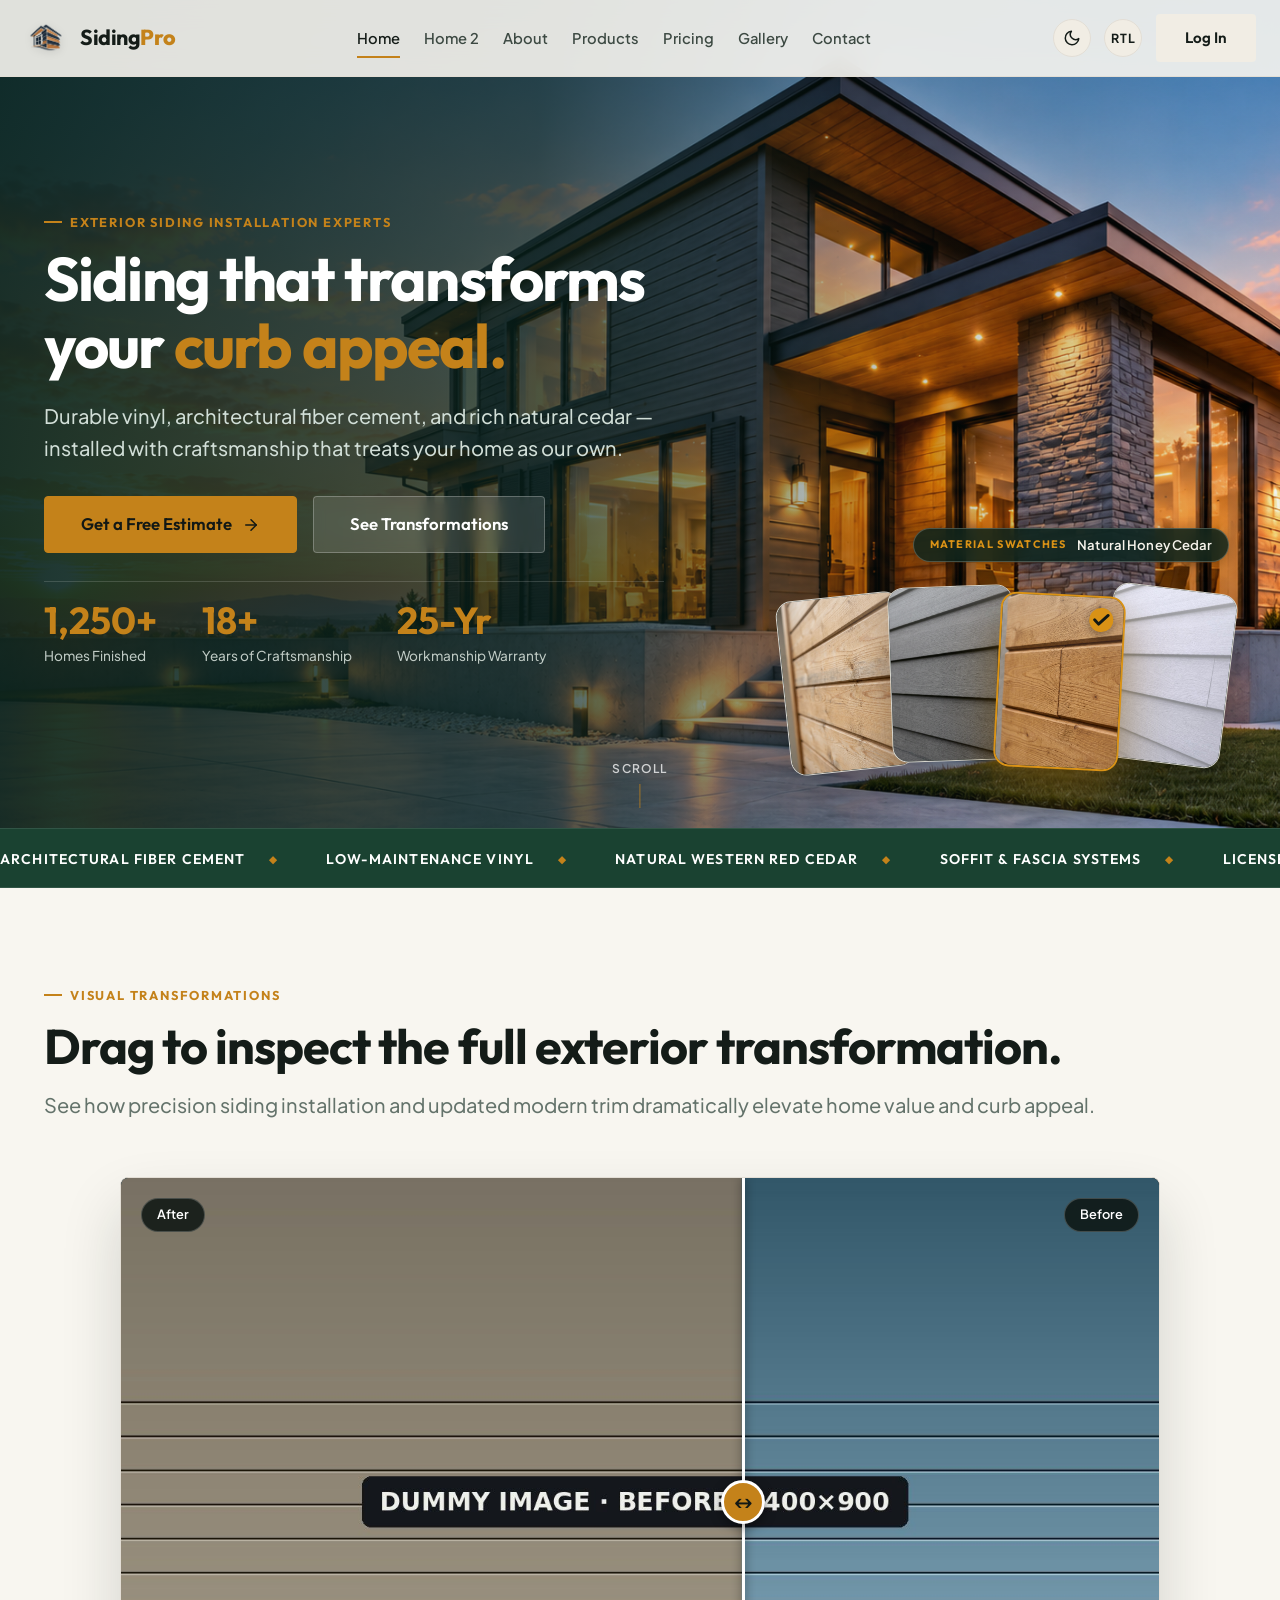
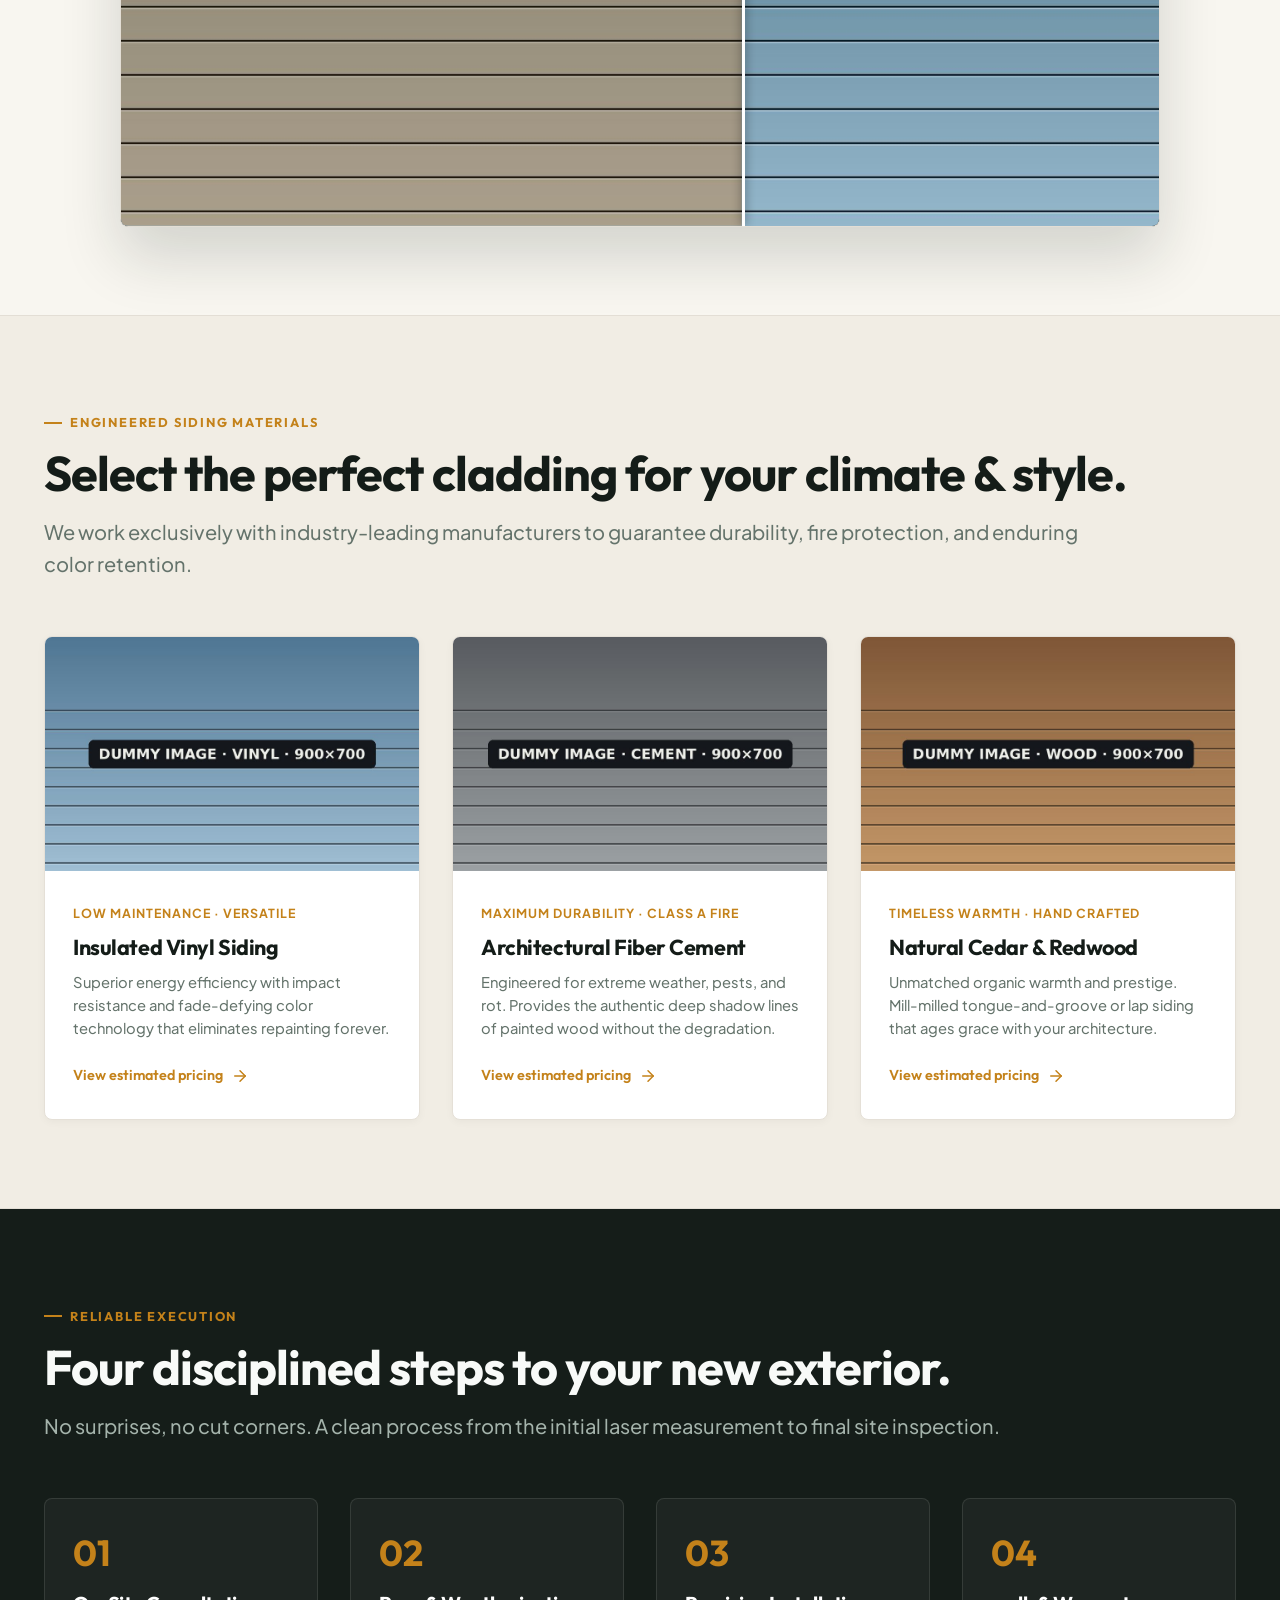
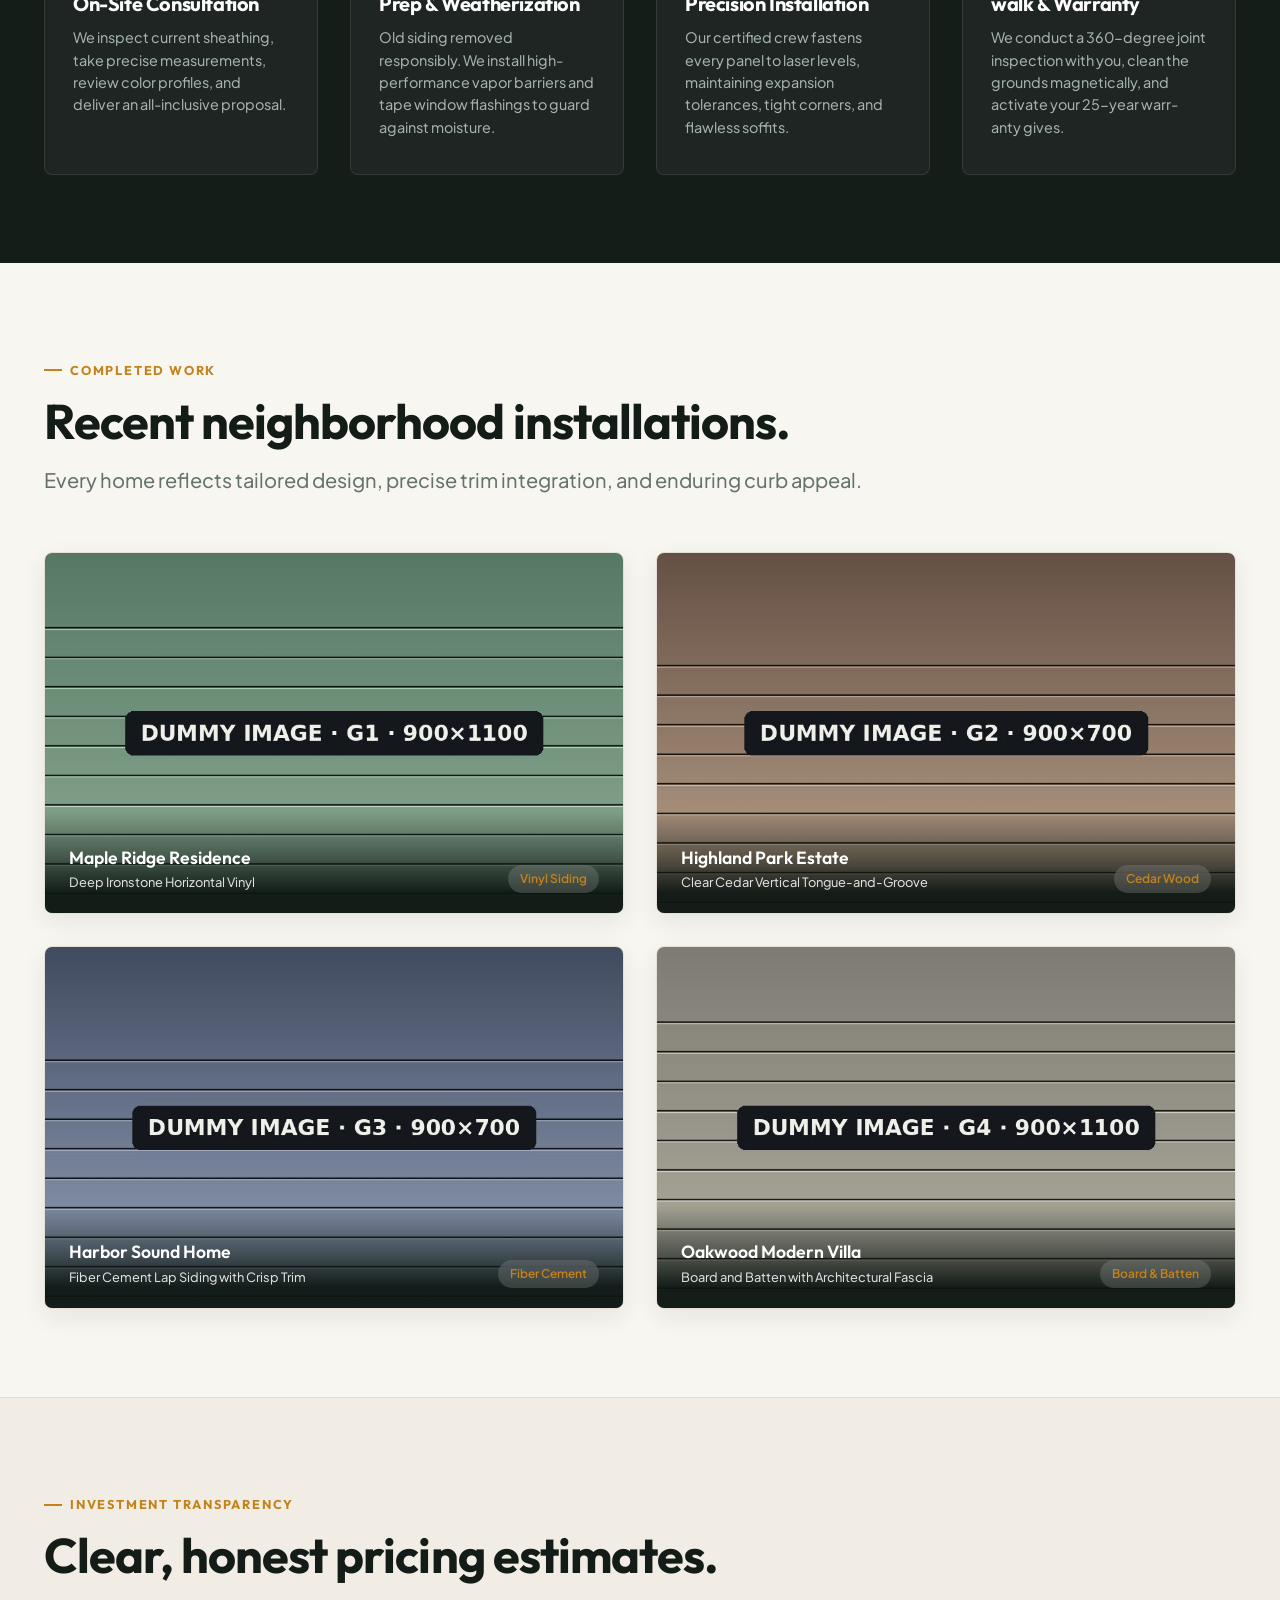
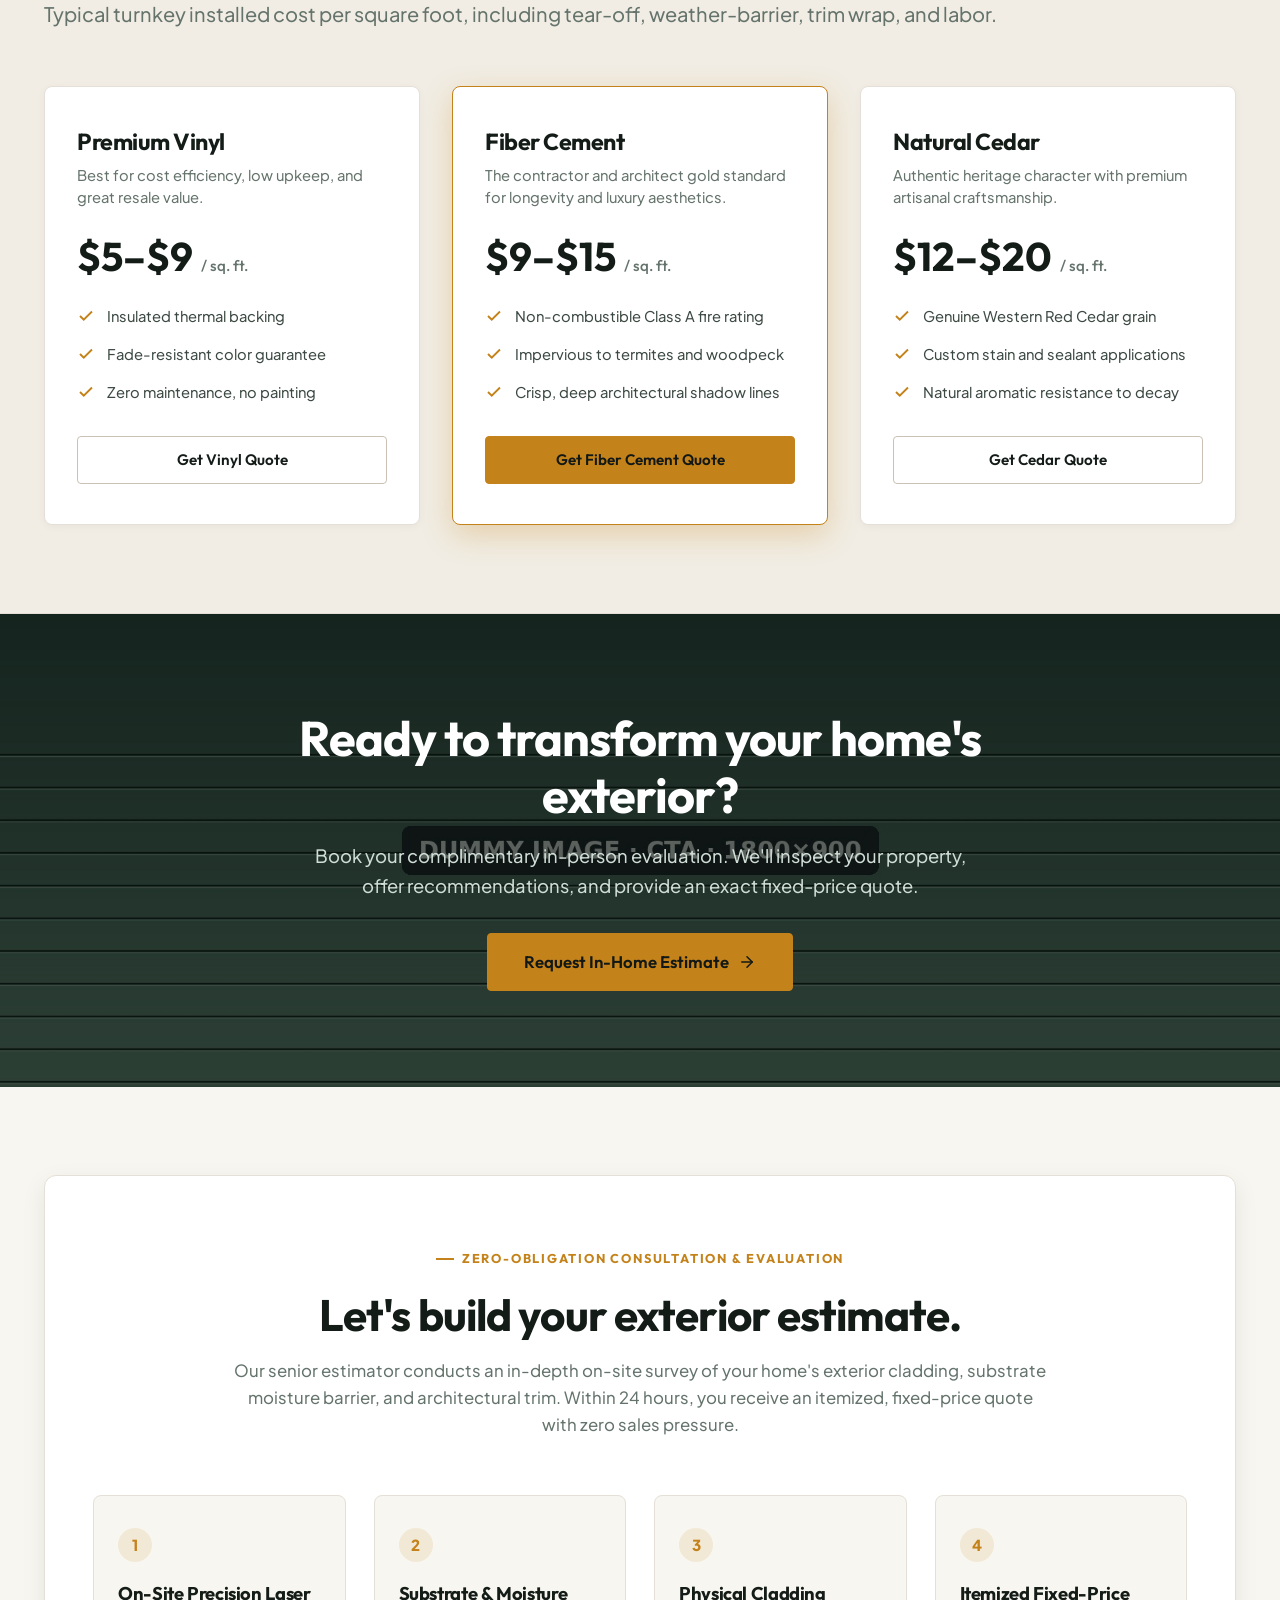
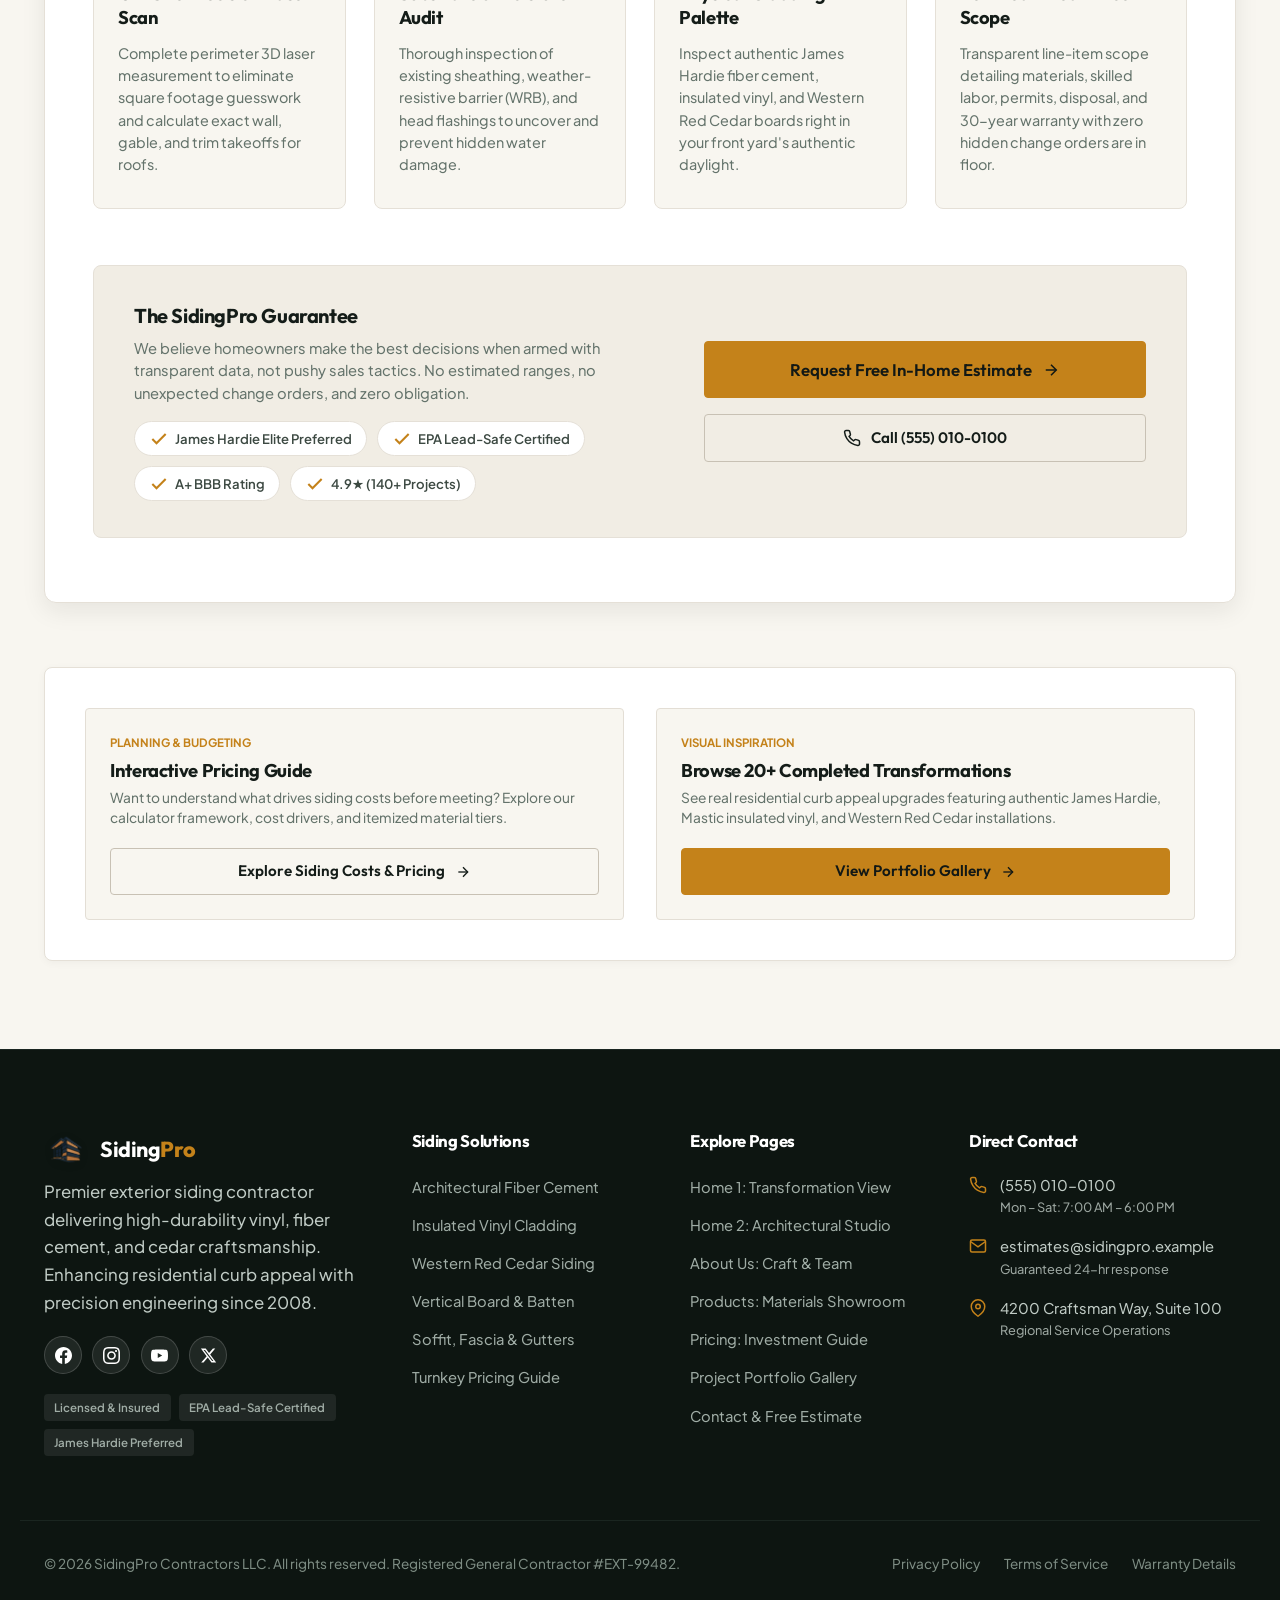
==== index.html @ 98e6ac30 "adding features" ====
<!DOCTYPE html>
<html lang="en" dir="ltr" data-theme="light">

<head>
  <meta charset="utf-8">
  <meta name="viewport" content="width=device-width, initial-scale=1">
  <title>SidingPro | Exterior Siding Installation & Home Transformation</title>
  <meta name="description"
    content="Premier residential siding contractor specializing in vinyl, fiber cement, and cedar wood siding installations. Explore real curb-appeal transformations.">
  <!-- Favicon -->
  <link rel="icon" type="image/png" href="images/Logo.png">

  <!-- Core Consolidated Stylesheet -->
  <link rel="stylesheet" href="style.css">
</head>

<body>

  <!-- Global Header Navigation -->
  <header class="site-header">
    <div class="container-wide header-container">
      <a href="index.html" class="site-logo" aria-label="SidingPro Home">
        <img src="images/Logo.png" alt="SidingPro Logo" class="site-logo-img">
        <span class="site-logo-text">Siding<b>Pro</b></span>
      </a>

      <!-- Standardized Main Navigation Links -->
      <nav class="main-nav" id="mainNav" aria-label="Main Navigation">
        <a href="index.html" class="nav-link active" aria-current="page">Home</a>
        <a href="home2.html" class="nav-link">Home 2</a>
        <a href="about.html" class="nav-link">About</a>
        <a href="products.html" class="nav-link">Products</a>
        <a href="pricing.html" class="nav-link">Pricing</a>
        <a href="gallery.html" class="nav-link">Gallery</a>
        <a href="contact.html" class="nav-link">Contact</a>
      </nav>

      <!-- Header Controls: Theme -> RTL -> Login -> Mobile Menu -->
      <div class="header-actions">
        <!-- Theme Toggle with SVG Icons -->
        <button type="button" class="icon-ctrl-btn theme-toggle" aria-label="Toggle theme">
          <svg class="icon-moon" width="18" height="18" viewBox="0 0 24 24" fill="none" stroke="currentColor"
            stroke-width="2" stroke-linecap="round" stroke-linejoin="round" aria-hidden="true">
            <path d="M21 12.79A9 9 0 1 1 11.21 3 7 7 0 0 0 21 12.79z"></path>
          </svg>
          <svg class="icon-sun" style="display:none;" width="18" height="18" viewBox="0 0 24 24" fill="none"
            stroke="currentColor" stroke-width="2" stroke-linecap="round" stroke-linejoin="round" aria-hidden="true">
            <circle cx="12" cy="12" r="5"></circle>
            <line x1="12" y1="1" x2="12" y2="3"></line>
            <line x1="12" y1="21" x2="12" y2="23"></line>
            <line x1="4.22" y1="4.22" x2="5.64" y2="5.64"></line>
            <line x1="18.36" y1="18.36" x2="19.78" y2="19.78"></line>
            <line x1="1" y1="12" x2="3" y2="12"></line>
            <line x1="21" y1="12" x2="23" y2="12"></line>
            <line x1="4.22" y1="19.78" x2="5.64" y2="18.36"></line>
            <line x1="18.36" y1="5.64" x2="19.78" y2="4.22"></line>
          </svg>
        </button>

        <!-- Direction Toggle (RTL / LTR) -->
        <button type="button" class="icon-ctrl-btn dir-toggle" aria-label="Toggle text direction LTR/RTL">
          <span class="dir-toggle-text">RTL</span>
        </button>

        <!-- Auth Controls: Direct Log In Link -->
        <a href="login.html" class="btn btn-login">
          <span>Log In</span>
        </a>

        <!-- Mobile Menu Hamburger -->
        <button type="button" class="mobile-menu-btn" aria-label="Open mobile navigation" aria-expanded="false"
          aria-controls="mobileDrawer">
          <span></span>
          <span></span>
          <span></span>
        </button>
      </div>
    </div>
  </header>

  <main>
    <!-- Hero Section -->
    <section class="hero" id="top">
      <img class="hero-bg" src="images/Home/hero.png"
        alt="Architectural modern residence with precision exterior siding at sunset" data-speed="0.2">
      <div class="shade"></div>

      <div class="container hero-container">
        <div class="hero-c">
          <span class="eyebrow rv">Exterior Siding Installation Experts</span>
          <h1 class="rv rv-delay-1">Siding that transforms your <span class="em">curb&nbsp;appeal.</span></h1>
          <p class="sub rv rv-delay-2">Durable vinyl, architectural fiber cement, and rich natural cedar — installed
            with craftsmanship that treats your home as our own.</p>

          <div class="acts rv rv-delay-3">
            <a class="btn btn-primary btn-lg" href="#estimate">
              <span>Get a Free Estimate</span>
              <svg class="arrow-icon" viewBox="0 0 24 24" fill="none" stroke="currentColor" stroke-width="2"
                stroke-linecap="round" stroke-linejoin="round">
                <line x1="5" y1="12" x2="19" y2="12"></line>
                <polyline points="12 5 19 12 12 19"></polyline>
              </svg>
            </a>
            <a class="btn btn-ghost-light btn-lg" href="#transform">
              <span>See Transformations</span>
            </a>
          </div>

          <div class="hero-stats rv rv-delay-4">
            <div class="stat-item">
              <span class="stat-num"><b data-n="1250">0</b>+</span>
              <span class="stat-label">Homes Finished</span>
            </div>
            <div class="stat-item">
              <span class="stat-num"><b data-n="18">0</b>+</span>
              <span class="stat-label">Years of Craftsmanship</span>
            </div>
            <div class="stat-item">
              <span class="stat-num"><b data-n="25">0</b>-Yr</span>
              <span class="stat-label">Workmanship Warranty</span>
            </div>
          </div>
        </div>
      </div>

      <!-- Floating Siding Material Selector Card Component -->
      <aside class="hero-material-selector" aria-label="Interactive Siding Material Selector">
        <div class="material-selector-header">
          <span class="material-selector-badge">Material Swatches</span>
          <span class="material-selector-active-name" id="selectedMaterialName">Natural Honey Cedar</span>
        </div>

        <div class="material-cards-stack" id="heroMaterialStack" role="radiogroup"
          aria-label="Siding Material Finishes">
          <!-- Card 1 — Light Cedar -->
          <button type="button" class="material-card card-1" role="radio" aria-checked="false"
            aria-label="Light Natural Cedar Siding" data-name="Light Natural Cedar" data-chip="wood">
            <span class="card-glass-shine"></span>
            <img src="images/material_light_cedar.jpg" alt="Light Natural Cedar Siding Macro Texture" loading="eager">
            <span class="card-check-badge" aria-hidden="true">
              <svg viewBox="0 0 24 24" fill="none" stroke="currentColor" stroke-width="3.5" stroke-linecap="round"
                stroke-linejoin="round">
                <polyline points="20 6 9 17 4 12"></polyline>
              </svg>
            </span>
          </button>

          <!-- Card 2 — Charcoal Gray -->
          <button type="button" class="material-card card-2" role="radio" aria-checked="false"
            aria-label="Architectural Charcoal Gray Siding" data-name="Architectural Charcoal Gray" data-chip="vinyl">
            <span class="card-glass-shine"></span>
            <img src="images/material_charcoal.jpg" alt="Architectural Charcoal Gray Siding Macro Texture"
              loading="eager">
            <span class="card-check-badge" aria-hidden="true">
              <svg viewBox="0 0 24 24" fill="none" stroke="currentColor" stroke-width="3.5" stroke-linecap="round"
                stroke-linejoin="round">
                <polyline points="20 6 9 17 4 12"></polyline>
              </svg>
            </span>
          </button>

          <!-- Card 3 — Natural Honey Cedar (Default Active) -->
          <button type="button" class="material-card card-3 is-selected" role="radio" aria-checked="true"
            aria-label="Natural Honey Cedar Siding" data-name="Natural Honey Cedar" data-chip="wood">
            <span class="card-glass-shine"></span>
            <img src="images/material_honey_cedar.jpg" alt="Natural Honey Cedar Siding Macro Texture" loading="eager">
            <span class="card-check-badge" aria-hidden="true">
              <svg viewBox="0 0 24 24" fill="none" stroke="currentColor" stroke-width="3.5" stroke-linecap="round"
                stroke-linejoin="round">
                <polyline points="20 6 9 17 4 12"></polyline>
              </svg>
            </span>
          </button>

          <!-- Card 4 — Light Gray Fiber-Cement -->
          <button type="button" class="material-card card-4" role="radio" aria-checked="false"
            aria-label="Contemporary Light Gray Fiber-Cement Siding" data-name="Light Gray Fiber-Cement"
            data-chip="cement">
            <span class="card-glass-shine"></span>
            <img src="images/material_light_gray.jpg" alt="Contemporary Light Gray Fiber-Cement Siding Macro Texture"
              loading="eager">
            <span class="card-check-badge" aria-hidden="true">
              <svg viewBox="0 0 24 24" fill="none" stroke="currentColor" stroke-width="3.5" stroke-linecap="round"
                stroke-linejoin="round">
                <polyline points="20 6 9 17 4 12"></polyline>
              </svg>
            </span>
          </button>
        </div>
      </aside>

      <a href="#transform" class="hero-scroll-prompt" aria-label="Scroll to transformations section">
        <span>Scroll</span>
        <i></i>
      </a>
    </section>

    <!-- Marquee Banner -->
    <div class="marq" aria-hidden="true">
      <div class="track">
        <span>Architectural Fiber Cement</span>
        <span>Low-Maintenance Vinyl</span>
        <span>Natural Western Red Cedar</span>
        <span>Soffit &amp; Fascia Systems</span>
        <span>Licensed &amp; Insured Crew</span>
        <span>Complimentary In-Home Estimates</span>
        <span>Architectural Fiber Cement</span>
        <span>Low-Maintenance Vinyl</span>
        <span>Natural Western Red Cedar</span>
        <span>Soffit &amp; Fascia Systems</span>
        <span>Licensed &amp; Insured Crew</span>
        <span>Complimentary In-Home Estimates</span>
      </div>
    </div>

    <!-- Transformation (Before & After Slider) -->
    <section class="section" id="transform">
      <div class="container">
        <div class="section-header rv">
          <span class="eyebrow">Visual Transformations</span>
          <h2>Drag to inspect the full exterior transformation.</h2>
          <p>See how precision siding installation and updated modern trim dramatically elevate home value and curb
            appeal.</p>
        </div>

        <div class="ba rv rv-delay-1" id="ba">
          <img src="images/after.jpg" alt="Residence after siding transformation">
          <img class="b" src="images/before.jpg" alt="Residence before siding installation">
          <span class="ba-tag before-tag">Before</span>
          <span class="ba-tag after-tag">After</span>
          <span class="hd" aria-hidden="true"></span>
          <input type="range" min="2" max="98" value="50" aria-label="Compare before and after exterior siding results">
        </div>
      </div>
    </section>

    <!-- Materials Section -->
    <section class="section section-alt" id="materials">
      <div class="container">
        <div class="section-header rv">
          <span class="eyebrow">Engineered Siding Materials</span>
          <h2>Select the perfect cladding for your climate &amp; style.</h2>
          <p>We work exclusively with industry-leading manufacturers to guarantee durability, fire protection, and
            enduring color retention.</p>
        </div>

        <div class="mat-grid">
          <!-- Vinyl -->
          <article class="mat-card rv rv-delay-1">
            <div class="card-img">
              <img src="images/vinyl.jpg" alt="Premium Vinyl Siding Installation" loading="lazy">
            </div>
            <div class="card-body">
              <span class="card-tag">Low Maintenance · Versatile</span>
              <h3>Insulated Vinyl Siding</h3>
              <p>Superior energy efficiency with impact resistance and fade-defying color technology that eliminates
                repainting forever.</p>
              <a href="#pricing" class="card-link">
                <span>View estimated pricing</span>
                <svg class="arrow-icon" viewBox="0 0 24 24" fill="none" stroke="currentColor" stroke-width="2"
                  stroke-linecap="round" stroke-linejoin="round">
                  <line x1="5" y1="12" x2="19" y2="12"></line>
                  <polyline points="12 5 19 12 12 19"></polyline>
                </svg>
              </a>
            </div>
          </article>

          <!-- Fiber Cement -->
          <article class="mat-card rv rv-delay-2">
            <div class="card-img">
              <img src="images/cement.jpg" alt="Architectural Fiber Cement Siding" loading="lazy">
            </div>
            <div class="card-body">
              <span class="card-tag">Maximum Durability · Class A Fire</span>
              <h3>Architectural Fiber Cement</h3>
              <p>Engineered for extreme weather, pests, and rot. Provides the authentic deep shadow lines of painted
                wood without the degradation.</p>
              <a href="#pricing" class="card-link">
                <span>View estimated pricing</span>
                <svg class="arrow-icon" viewBox="0 0 24 24" fill="none" stroke="currentColor" stroke-width="2"
                  stroke-linecap="round" stroke-linejoin="round">
                  <line x1="5" y1="12" x2="19" y2="12"></line>
                  <polyline points="12 5 19 12 12 19"></polyline>
                </svg>
              </a>
            </div>
          </article>

          <!-- Natural Wood -->
          <article class="mat-card rv rv-delay-3">
            <div class="card-img">
              <img src="images/wood.jpg" alt="Natural Cedar Wood Siding" loading="lazy">
            </div>
            <div class="card-body">
              <span class="card-tag">Timeless Warmth · Hand Crafted</span>
              <h3>Natural Cedar &amp; Redwood </h3>
              <p>Unmatched organic warmth and prestige. Mill-milled tongue-and-groove or lap siding that ages grace with
                your architecture.</p>
              <a href="#pricing" class="card-link">
                <span>View estimated pricing</span>
                <svg class="arrow-icon" viewBox="0 0 24 24" fill="none" stroke="currentColor" stroke-width="2"
                  stroke-linecap="round" stroke-linejoin="round">
                  <line x1="5" y1="12" x2="19" y2="12"></line>
                  <polyline points="12 5 19 12 12 19"></polyline>
                </svg>
              </a>
            </div>
          </article>
        </div>
      </div>
    </section>

    <!-- Process Section -->
    <section class="section section-dark" id="process">
      <div class="container">
        <div class="section-header rv">
          <span class="eyebrow" style="color:var(--brand-accent);">Reliable Execution</span>
          <h2>Four disciplined steps to your new exterior.</h2>
          <p style="color:#a4b3ab;">No surprises, no cut corners. A clean process from the initial laser measurement to
            final site inspection.</p>
        </div>

        <ol class="proc-grid" id="procGrid">
          <li class="proc-step rv rv-delay-1">
            <span class="proc-num">01</span>
            <h3>On-Site Consultation</h3>
            <p>We inspect current sheathing, take precise measurements, review color profiles, and deliver an
              all-inclusive proposal.</p>
          </li>
          <li class="proc-step rv rv-delay-2">
            <span class="proc-num">02</span>
            <h3>Prep &amp; Weatherization</h3>
            <p>Old siding removed responsibly. We install high-performance vapor barriers and tape window flashings to
              guard against moisture.</p>
          </li>
          <li class="proc-step rv rv-delay-3">
            <span class="proc-num">03</span>
            <h3>Precision Installation</h3>
            <p>Our certified crew fastens every panel to laser levels, maintaining expansion tolerances, tight corners,
              and flawless soffits.</p>
          </li>
          <li class="proc-step rv rv-delay-4">
            <span class="proc-num">04</span>
            <h3>walk &amp; Warranty</h3>
            <p>We conduct a 360-degree joint inspection with you, clean the grounds magnetically, and activate your
              25-year warr-anty gives.</p>
          </li>
        </ol>
      </div>
    </section>

    <!-- Gallery Section -->
    <section class="section" id="gallery">
      <div class="container">
        <div class="section-header rv">
          <span class="eyebrow">Completed Work</span>
          <h2>Recent neighborhood installations.</h2>
          <p>Every home reflects tailored design, precise trim integration, and enduring curb appeal.</p>
        </div>

        <div class="gal-grid">
          <figure class="gal-item rv">
            <img src="images/g1.jpg" alt="Modern home with dark horizontal vinyl siding and white corner trim"
              loading="lazy">
            <figcaption class="gal-caption">
              <div>
                <span class="gal-caption-title">Maple Ridge Residence</span>
                <span style="display:block;font-size:0.8rem;opacity:0.85;">Deep Ironstone Horizontal Vinyl</span>
              </div>
              <span class="gal-caption-tag">Vinyl Siding</span>
            </figcaption>
          </figure>

          <figure class="gal-item rv rv-delay-1">
            <img src="images/g2.jpg" alt="Suburban home featuring natural cedar wood cladding with dark metal fascia"
              loading="lazy">
            <figcaption class="gal-caption">
              <div>
                <span class="gal-caption-title">Highland Park Estate</span>
                <span style="display:block;font-size:0.8rem;opacity:0.85;">Clear Cedar Vertical Tongue-and-Groove</span>
              </div>
              <span class="gal-caption-tag">Cedar Wood</span>
            </figcaption>
          </figure>

          <figure class="gal-item rv rv-delay-2">
            <img src="images/g3.jpg" alt="Coastal house with architectural fiber cement siding" loading="lazy">
            <figcaption class="gal-caption">
              <div>
                <span class="gal-caption-title">Harbor Sound Home</span>
                <span style="display:block;font-size:0.8rem;opacity:0.85;">Fiber Cement Lap Siding with Crisp
                  Trim</span>
              </div>
              <span class="gal-caption-tag">Fiber Cement</span>
            </figcaption>
          </figure>

          <figure class="gal-item rv rv-delay-3">
            <img src="images/g4.jpg" alt="Contemporary home with crisp vertical siding and black window frames"
              loading="lazy">
            <figcaption class="gal-caption">
              <div>
                <span class="gal-caption-title">Oakwood Modern Villa</span>
                <span style="display:block;font-size:0.8rem;opacity:0.85;">Board and Batten with Architectural
                  Fascia</span>
              </div>
              <span class="gal-caption-tag">Board &amp; Batten</span>
            </figcaption>
          </figure>
        </div>
      </div>
    </section>

    <!-- Pricing Guide Section -->
    <section class="section section-alt" id="pricing">
      <div class="container">
        <div class="section-header rv">
          <span class="eyebrow">Investment Transparency</span>
          <h2>Clear, honest pricing estimates.</h2>
          <p>Typical turnkey installed cost per square foot, including tear-off, weather-barrier, trim wrap, and labor.
          </p>
        </div>

        <div class="price-grid">
          <!-- Vinyl -->
          <div class="price-card rv rv-delay-1">
            <h3>Premium Vinyl</h3>
            <p>Best for cost efficiency, low upkeep, and great resale value.</p>
            <div class="price-val">
              $5–$9 <span>/ sq. ft.</span>
            </div>
            <ul>
              <li>
                <svg viewBox="0 0 24 24" fill="none" stroke="currentColor" stroke-width="2.5">
                  <polyline points="20 6 9 17 4 12"></polyline>
                </svg>
                <span>Insulated thermal backing</span>
              </li>
              <li>
                <svg viewBox="0 0 24 24" fill="none" stroke="currentColor" stroke-width="2.5">
                  <polyline points="20 6 9 17 4 12"></polyline>
                </svg>
                <span>Fade-resistant color guarantee</span>
              </li>
              <li>
                <svg viewBox="0 0 24 24" fill="none" stroke="currentColor" stroke-width="2.5">
                  <polyline points="20 6 9 17 4 12"></polyline>
                </svg>
                <span>Zero maintenance, no painting</span>
              </li>
            </ul>
            <a href="#estimate" class="btn btn-outline" style="margin-block-start:auto;">Get Vinyl Quote</a>
          </div>

          <!-- Fiber Cement -->
          <div class="price-card featured rv rv-delay-2">
            <h3>Fiber Cement</h3>
            <p>The contractor and architect gold standard for longevity and luxury aesthetics.</p>
            <div class="price-val">
              $9–$15 <span>/ sq. ft.</span>
            </div>
            <ul>
              <li>
                <svg viewBox="0 0 24 24" fill="none" stroke="currentColor" stroke-width="2.5">
                  <polyline points="20 6 9 17 4 12"></polyline>
                </svg>
                <span>Non-combustible Class A fire rating</span>
              </li>
              <li>
                <svg viewBox="0 0 24 24" fill="none" stroke="currentColor" stroke-width="2.5">
                  <polyline points="20 6 9 17 4 12"></polyline>
                </svg>
                <span>Impervious to termites and woodpeck</span>
              </li>
              <li>
                <svg viewBox="0 0 24 24" fill="none" stroke="currentColor" stroke-width="2.5">
                  <polyline points="20 6 9 17 4 12"></polyline>
                </svg>
                <span>Crisp, deep architectural shadow lines</span>
              </li>
            </ul>
            <a href="#estimate" class="btn btn-primary" style="margin-block-start:auto;">Get Fiber Cement Quote</a>
          </div>

          <!-- Natural Wood -->
          <div class="price-card rv rv-delay-3">
            <h3>Natural Cedar</h3>
            <p>Authentic heritage character with premium artisanal craftsmanship.</p>
            <div class="price-val">
              $12–$20 <span>/ sq. ft.</span>
            </div>
            <ul>
              <li>
                <svg viewBox="0 0 24 24" fill="none" stroke="currentColor" stroke-width="2.5">
                  <polyline points="20 6 9 17 4 12"></polyline>
                </svg>
                <span>Genuine Western Red Cedar grain</span>
              </li>
              <li>
                <svg viewBox="0 0 24 24" fill="none" stroke="currentColor" stroke-width="2.5">
                  <polyline points="20 6 9 17 4 12"></polyline>
                </svg>
                <span>Custom stain and sealant applications</span>
              </li>
              <li>
                <svg viewBox="0 0 24 24" fill="none" stroke="currentColor" stroke-width="2.5">
                  <polyline points="20 6 9 17 4 12"></polyline>
                </svg>
                <span>Natural aromatic resistance to decay</span>
              </li>
            </ul>
            <a href="#estimate" class="btn btn-outline" style="margin-block-start:auto;">Get Cedar Quote</a>
          </div>
        </div>
      </div>
    </section>

    <!-- Full Width CTA Banner -->
    <section class="cta-banner">
      <img src="images/cta.jpg" alt="Craftsman installing siding" loading="lazy">
      <div class="container cta-content rv">
        <h2>Ready to transform your home's exterior?</h2>
        <p>Book your complimentary in-person evaluation. We'll inspect your property, offer recommendations, and provide
          an exact fixed-price quote.</p>
        <a class="btn btn-primary btn-lg" href="#estimate">
          <span>Request In-Home Estimate</span>
          <svg class="arrow-icon" viewBox="0 0 24 24" fill="none" stroke="currentColor" stroke-width="2"
            stroke-linecap="round" stroke-linejoin="round">
            <line x1="5" y1="12" x2="19" y2="12"></line>
            <polyline points="12 5 19 12 12 19"></polyline>
          </svg>
        </a>
      </div>
    </section>

    <!-- Estimate & Contact Section - Architectural Consultation Hub -->
    <section class="section" id="estimate">
      <div class="container">
        <div class="h1-eval-hub rv">
          <!-- Section Header -->
          <div class="h1-eval-header">
            <span class="eyebrow">Zero-Obligation Consultation &amp; Evaluation</span>
            <h2>Let's build your exterior estimate.</h2>
            <p>Our senior estimator conducts an in-depth on-site survey of your home's exterior cladding, substrate
              moisture barrier, and architectural trim. Within 24 hours, you receive an itemized, fixed-price quote with
              zero sales pressure.</p>
          </div>

          <!-- 4-Pillar Evaluation Grid -->
          <div class="h1-eval-grid">
            <div class="h1-eval-card">
              <div class="h1-eval-num">1</div>
              <h3>On-Site Precision Laser Scan</h3>
              <p>Complete perimeter 3D laser measurement to eliminate square footage guesswork and calculate exact wall,
                gable, and trim takeoffs for roofs.</p>
            </div>

            <div class="h1-eval-card">
              <div class="h1-eval-num">2</div>
              <h3>Substrate &amp; Moisture Audit</h3>
              <p>Thorough inspection of existing sheathing, weather-resistive barrier (WRB), and head flashings to
                uncover and prevent hidden water damage.</p>
            </div>

            <div class="h1-eval-card">
              <div class="h1-eval-num">3</div>
              <h3>Physical Cladding Palette</h3>
              <p>Inspect authentic James Hardie fiber cement, insulated vinyl, and Western Red Cedar boards right in
                your front yard's authentic daylight.</p>
            </div>

            <div class="h1-eval-card">
              <div class="h1-eval-num">4</div>
              <h3>Itemized Fixed-Price Scope</h3>
              <p>Transparent line-item scope detailing materials, skilled labor, permits, disposal, and 30-year warranty
                with zero hidden change orders are in floor.</p>
            </div>
          </div>

          <!-- Trust & Direct Connection Hub -->
          <div class="h1-eval-trust-box">
            <div class="h1-eval-trust-info">
              <h4>The SidingPro Guarantee</h4>
              <p>We believe homeowners make the best decisions when armed with transparent data, not pushy sales
                tactics. No estimated ranges, no unexpected change orders, and zero obligation.</p>
              <div class="h1-eval-chips">
                <span class="h1-eval-chip">
                  <svg viewBox="0 0 24 24" fill="none" stroke="currentColor" stroke-width="2.5">
                    <polyline points="20 6 9 17 4 12"></polyline>
                  </svg>
                  James Hardie Elite Preferred
                </span>
                <span class="h1-eval-chip">
                  <svg viewBox="0 0 24 24" fill="none" stroke="currentColor" stroke-width="2.5">
                    <polyline points="20 6 9 17 4 12"></polyline>
                  </svg>
                  EPA Lead-Safe Certified
                </span>
                <span class="h1-eval-chip">
                  <svg viewBox="0 0 24 24" fill="none" stroke="currentColor" stroke-width="2.5">
                    <polyline points="20 6 9 17 4 12"></polyline>
                  </svg>
                  A+ BBB Rating
                </span>
                <span class="h1-eval-chip">
                  <svg viewBox="0 0 24 24" fill="none" stroke="currentColor" stroke-width="2.5">
                    <polyline points="20 6 9 17 4 12"></polyline>
                  </svg>
                  4.9★ (140+ Projects)
                </span>
              </div>
            </div>

            <div class="h1-eval-cta-group">
              <a href="contact.html" class="btn btn-primary btn-lg" style="width:100%;justify-content:center;">
                <span>Request Free In-Home Estimate</span>
                <svg class="arrow-icon" viewBox="0 0 24 24" fill="none" stroke="currentColor" stroke-width="2">
                  <line x1="5" y1="12" x2="19" y2="12"></line>
                  <polyline points="12 5 19 12 12 19"></polyline>
                </svg>
              </a>
              <a href="tel:+15550100" class="btn btn-outline" style="width:100%;justify-content:center;">
                <svg viewBox="0 0 24 24" width="18" height="18" fill="none" stroke="currentColor" stroke-width="2">
                  <path
                    d="M22 16.92v3a2 2 0 0 1-2.18 2 19.79 19.79 0 0 1-8.63-3.07 19.5 19.5 0 0 1-6-6 19.79 19.79 0 0 1-3.07-8.67A2 2 0 0 1 4.11 2h3a2 2 0 0 1 2 1.72 12.84 12.84 0 0 0 .7 2.81 2 2 0 0 1-.45 2.11L8.09 9.91a16 16 0 0 0 6 6l1.27-1.27a2 2 0 0 1 2.11-.45 12.84 12.84 0 0 0 2.81.7A2 2 0 0 1 22 16.92z">
                  </path>
                </svg>
                <span>Call (555) 010-0100</span>
              </a>
            </div>
          </div>
        </div>
      </div>

      <!-- Integrated Secondary CTA Section For Visitors Planning Their Project -->
      <div class="container">
        <div class="estimate-secondary-cta-wrap">
          <div class="estimate-sec-card">
            <span class="estimate-sec-badge">Planning &amp; Budgeting</span>
            <h3>Interactive Pricing Guide</h3>
            <p>Want to understand what drives siding costs before meeting? Explore our calculator framework, cost
              drivers, and itemized material tiers.</p>
            <a href="pricing.html" class="btn btn-outline" style="margin-block-start:auto;">
              <span>Explore Siding Costs &amp; Pricing</span>
              <svg width="16" height="16" viewBox="0 0 24 24" fill="none" stroke="currentColor" stroke-width="2">
                <line x1="5" y1="12" x2="19" y2="12"></line>
                <polyline points="12 5 19 12 12 19"></polyline>
              </svg>
            </a>
          </div>

          <div class="estimate-sec-card">
            <span class="estimate-sec-badge">Visual Inspiration</span>
            <h3>Browse 20+ Completed Transformations</h3>
            <p>See real residential curb appeal upgrades featuring authentic James Hardie, Mastic insulated vinyl, and
              Western Red Cedar installations.</p>
            <a href="gallery.html" class="btn btn-primary" style="margin-block-start:auto;">
              <span>View Portfolio Gallery</span>
              <svg width="16" height="16" viewBox="0 0 24 24" fill="none" stroke="currentColor" stroke-width="2">
                <line x1="5" y1="12" x2="19" y2="12"></line>
                <polyline points="12 5 19 12 12 19"></polyline>
              </svg>
            </a>
          </div>
        </div>
      </div>
    </section>
  </main>

  <!-- Professional Architectural Multi-Column Footer -->
  <footer class="site-footer">
    <div class="container footer-grid">
      <!-- Col 1: Brand Info -->
      <div class="footer-brand">
        <a href="index.html" class="site-logo">
          <img src="images/Logo.png" alt="SidingPro Logo" class="site-logo-img">
          <span class="site-logo-text">Siding<b>Pro</b></span>
        </a>
        <p class="footer-desc">
          Premier exterior siding contractor delivering high-durability vinyl, fiber cement, and cedar craftsmanship.
          Enhancing residential curb appeal with precision engineering since 2008.
        </p>
        
        <!-- Social Media Icons: FB, Insta, YT, X -->
        <div class="footer-social-links" aria-label="Social media channels">
          <a href="https://facebook.com" class="footer-social-btn" aria-label="Follow SidingPro on Facebook" target="_blank" rel="noopener noreferrer">
            <svg viewBox="0 0 24 24" width="18" height="18" fill="currentColor"><path d="M24 12.073c0-6.627-5.373-12-12-12s-12 5.373-12 12c0 5.99 4.388 10.954 10.125 11.854v-8.385H7.078v-3.47h3.047V9.43c0-3.007 1.792-4.669 4.533-4.669 1.312 0 2.686.235 2.686.235v2.953H15.83c-1.491 0-1.956.925-1.956 1.874v2.25h3.328l-.532 3.47h-2.796v8.385C19.612 23.027 24 18.062 24 12.073z"/></svg>
          </a>
          <a href="https://instagram.com" class="footer-social-btn" aria-label="Follow SidingPro on Instagram" target="_blank" rel="noopener noreferrer">
            <svg viewBox="0 0 24 24" width="18" height="18" fill="currentColor"><path d="M12 2.163c3.204 0 3.584.012 4.85.07 3.252.148 4.771 1.691 4.919 4.919.058 1.265.069 1.645.069 4.849 0 3.205-.012 3.584-.069 4.849-.149 3.225-1.664 4.771-4.919 4.919-1.266.058-1.644.07-4.85.07-3.204 0-3.584-.012-4.849-.07-3.26-.149-4.771-1.699-4.919-4.92-.058-1.265-.07-1.644-.07-4.849 0-3.204.013-3.583.07-4.849.149-3.227 1.664-4.771 4.919-4.919 1.266-.057 1.645-.069 4.849-.069zm0-2.163c-3.259 0-3.667.014-4.947.072-4.358.2-6.78 2.618-6.98 6.98-.059 1.281-.073 1.689-.073 4.948 0 3.259.014 3.668.072 4.948.2 4.358 2.618 6.78 6.98 6.98 1.281.058 1.689.072 4.948.072 3.259 0 3.668-.014 4.948-.072 4.354-.2 6.782-2.618 6.979-6.98.059-1.28.073-1.689.073-4.948 0-3.259-.014-3.667-.072-4.947-.196-4.354-2.617-6.78-6.979-6.98-1.281-.059-1.69-.073-4.949-.073zm0 5.838c-3.403 0-6.162 2.759-6.162 6.162s2.759 6.163 6.162 6.163 6.162-2.759 6.162-6.163c0-3.403-2.759-6.162-6.162-6.162zm0 10.162c-2.209 0-4-1.79-4-4 0-2.209 1.791-4 4-4s4 1.791 4 4c0 2.21-1.791 4-4 4zm6.406-11.845c-.796 0-1.441.645-1.441 1.44s.645 1.44 1.441 1.44c.795 0 1.439-.645 1.439-1.44s-.644-1.44-1.439-1.44z"/></svg>
          </a>
          <a href="https://youtube.com" class="footer-social-btn" aria-label="Watch SidingPro on YouTube" target="_blank" rel="noopener noreferrer">
            <svg viewBox="0 0 24 24" width="18" height="18" fill="currentColor"><path d="M23.498 6.186a3.016 3.016 0 0 0-2.122-2.136C19.505 3.545 12 3.545 12 3.545s-7.505 0-9.377.505A3.017 3.017 0 0 0 .502 6.186C0 8.07 0 12 0 12s0 3.93.502 5.814a3.016 3.016 0 0 0 2.122 2.136c1.871.505 9.376.505 9.376.505s7.505 0 9.377-.505a3.015 3.015 0 0 0 2.122-2.136C24 15.93 24 12 24 12s0-3.93-.502-5.814zM9.545 15.568V8.432L15.818 12l-6.273 3.568z"/></svg>
          </a>
          <a href="https://x.com" class="footer-social-btn" aria-label="Follow SidingPro on X" target="_blank" rel="noopener noreferrer">
            <svg viewBox="0 0 24 24" width="16" height="16" fill="currentColor"><path d="M18.244 2.25h3.308l-7.227 8.26 8.502 11.24H16.17l-5.214-6.817L4.99 21.75H1.68l7.73-8.835L1.254 2.25H8.08l4.713 6.231zm-1.161 17.52h1.833L7.084 4.126H5.117z"/></svg>
          </a>
        </div>

        <div class="footer-badges">
          <span class="badge-tag">Licensed &amp; Insured</span>
          <span class="badge-tag">EPA Lead-Safe Certified</span>
          <span class="badge-tag">James Hardie Preferred</span>
        </div>
      </div>

      <!-- Col 2: Siding Materials -->
      <div>
        <h4 class="footer-heading">Siding Solutions</h4>
        <ul class="footer-links">
          <li><a href="#materials">Architectural Fiber Cement</a></li>
          <li><a href="#materials">Insulated Vinyl Cladding</a></li>
          <li><a href="#materials">Western Red Cedar Siding</a></li>
          <li><a href="#materials">Vertical Board &amp; Batten</a></li>
          <li><a href="#materials">Soffit, Fascia &amp; Gutters</a></li>
          <li><a href="#pricing">Turnkey Pricing Guide</a></li>
        </ul>
      </div>

      <!-- Col 3: Quick Links & Pages -->
      <div>
        <h4 class="footer-heading">Explore Pages</h4>
        <ul class="footer-links">
          <li><a href="index.html">Home 1: Transformation View</a></li>
          <li><a href="home2.html">Home 2: Architectural Studio</a></li>
          <li><a href="about.html">About Us: Craft &amp; Team</a></li>
          <li><a href="products.html">Products: Materials Showroom</a></li>
          <li><a href="pricing.html">Pricing: Investment Guide</a></li>
          <li><a href="gallery.html">Project Portfolio Gallery</a></li>
          <li><a href="contact.html">Contact &amp; Free Estimate</a></li>
        </ul>
      </div>

      <!-- Col 4: Contact & Service Office -->
      <div>
        <h4 class="footer-heading">Direct Contact</h4>
        <div class="footer-contact-info">
          <div class="footer-contact-item">
            <svg viewBox="0 0 24 24" width="18" height="18" fill="none" stroke="currentColor" stroke-width="2">
              <path
                d="M22 16.92v3a2 2 0 0 1-2.18 2 19.79 19.79 0 0 1-8.63-3.07 19.5 19.5 0 0 1-6-6 19.79 19.79 0 0 1-3.07-8.67A2 2 0 0 1 4.11 2h3a2 2 0 0 1 2 1.72 12.84 12.84 0 0 0 .7 2.81 2 2 0 0 1-.45 2.11L8.09 9.91a16 16 0 0 0 6 6l1.27-1.27a2 2 0 0 1 2.11-.45 12.84 12.84 0 0 0 2.81.7A2 2 0 0 1 22 16.92z">
              </path>
            </svg>
            <div>
              <a href="tel:+15550100">(555) 010-0100</a>
              <div style="font-size:0.8rem;opacity:0.8;">Mon – Sat: 7:00 AM – 6:00 PM</div>
            </div>
          </div>
          <div class="footer-contact-item">
            <svg viewBox="0 0 24 24" width="18" height="18" fill="none" stroke="currentColor" stroke-width="2">
              <path d="M4 4h16c1.1 0 2 .9 2 2v12c0 1.1-.9 2-2 2H4c-1.1 0-2-.9-2-2V6c0-1.1.9-2 2-2z"></path>
              <polyline points="22,6 12,13 2,6"></polyline>
            </svg>
            <div>
              <a href="mailto:estimates@sidingpro.example">estimates@sidingpro.example</a>
              <div style="font-size:0.8rem;opacity:0.8;">Guaranteed 24-hr response</div>
            </div>
          </div>
          <div class="footer-contact-item">
            <svg viewBox="0 0 24 24" width="18" height="18" fill="none" stroke="currentColor" stroke-width="2">
              <path d="M21 10c0 7-9 13-9 13s-9-6-9-13a9 9 0 0 1 18 0z"></path>
              <circle cx="12" cy="10" r="3"></circle>
            </svg>
            <div>
              <span>4200 Craftsman Way, Suite 100</span>
              <div style="font-size:0.8rem;opacity:0.8;">Regional Service Operations</div>
            </div>
          </div>
        </div>
      </div>
    </div>

    <!-- Sub-footer -->
    <div class="container footer-bottom">
      <div>
        © <span class="current-year">2026</span> SidingPro Contractors LLC. All rights reserved. Registered General
        Contractor #EXT-99482.
      </div>
      <div class="footer-bottom-links">
        <a href="#top">Privacy Policy</a>
        <a href="#top">Terms of Service</a>
        <a href="#top">Warranty Details</a>
      </div>
    </div>
  </footer>

  <!-- Accessible Login Modal -->
  <div class="modal-overlay" id="loginModal" role="dialog" aria-modal="true" aria-labelledby="loginTitle"
    aria-hidden="true">
    <div class="modal-dialog">
      <div class="modal-header">
        <div>
          <h3 class="modal-title" id="loginTitle">Client Portal</h3>
          <p class="modal-sub">Sign in to track your siding project schedule &amp; invoices</p>
        </div>
        <button type="button" class="modal-close-btn" aria-label="Close modal">✕</button>
      </div>

      <div id="loginSuccessMsg" class="form-success-banner" style="display:none;margin-block-end:1rem;">
        ✓ Authentication successful. Redirecting to client portal...
      </div>

      <form id="loginForm">
        <div class="form-group">
          <label class="form-label" for="loginEmail">Email Address</label>
          <input type="email" id="loginEmail" class="form-input" required placeholder="name@example.com">
        </div>
        <div class="form-group">
          <label class="form-label" for="loginPassword">Password</label>
          <input type="password" id="loginPassword" class="form-input" required placeholder="••••••••">
        </div>
        <button type="submit" class="btn btn-primary" style="width:100%;padding:0.85rem;margin-block-start:0.5rem;">
          <span>Sign In to Portal</span>
        </button>
      </form>
    </div>
  </div>

  <script src="script.js"></script>
</body>

</html>
---- style.css ----
/* ==========================================================================
   SIDINGPRO ARCHITECTURAL PLATFORM - MASTER UNIFIED STYLESHEET
   100% Comprehensive Styling for Home 1 (index.html), Home 2 (home2.html)
   and About Page (about.html) in Light & Dark Mode and LTR & RTL.
   ========================================================================== */

@import url('https://fonts.googleapis.com/css2?family=Outfit:wght@400;500;600;700&family=Plus+Jakarta+Sans:wght@400;450;500;600;700&display=swap');

/* ==========================================================================
   1. DESIGN TOKENS & THEMING ENGINE
   ========================================================================== */
:root {
  /* Architectural Light Palette */
  --bg-body: #f8f6f0;
  --bg-surface: #ffffff;
  --bg-subtle: #f1ede4;
  --bg-card: #ffffff;
  --bg-elevated: #ffffff;
  --bg-dark-section: #151d19;
  
  --text-main: #141c18;
  --text-body: #3c4942;
  --text-muted: #64736b;
  --text-on-dark: #f8faf8;
  --text-on-dark-body: #c1ccc6;
  
  --border-subtle: #e3ded5;
  --border-card: #e5e0d7;
  --border-strong: #c8c1b4;
  
  /* Brand Accents */
  --brand-green: #1a4231;
  --brand-green-light: #245842;
  --brand-accent: #c4821a;
  --brand-accent-hover: #b07012;
  --brand-accent-bg: rgba(196, 130, 26, 0.12);
  --brand-accent-glow: rgba(196, 130, 26, 0.28);
  
  /* Typography */
  --font-display: 'Outfit', -apple-system, BlinkMacSystemFont, "Segoe UI", sans-serif;
  --font-body: 'Plus Jakarta Sans', -apple-system, BlinkMacSystemFont, "Segoe UI", sans-serif;
  --fw-heading: 600;
  --fw-body: 450;
  --fw-medium: 550;
  --fw-bold: 700;
  
  /* Elevation & Shadows */
  --shadow-sm: 0 2px 8px rgba(20, 28, 24, 0.04);
  --shadow-md: 0 8px 24px rgba(20, 28, 24, 0.08);
  --shadow-lg: 0 20px 48px rgba(20, 28, 24, 0.12);
  --shadow-xl: 0 30px 60px rgba(20, 28, 24, 0.16);
  
  --radius-sm: 4px;
  --radius-md: 8px;
  --radius-lg: 12px;
  --radius-full: 9999px;
  
  --container-max: 1240px;
  --container-wide: 1360px;
  
  --transition-fast: 0.2s cubic-bezier(0.16, 1, 0.3, 1);
  --transition-normal: 0.35s cubic-bezier(0.16, 1, 0.3, 1);
  --transition-slow: 0.65s cubic-bezier(0.16, 1, 0.3, 1);
}

/* Dark Mode Theme */
[data-theme="dark"] {
  --bg-body: #101513;
  --bg-surface: #151d19;
  --bg-subtle: #1b2420;
  --bg-card: #19221d;
  --bg-elevated: #202b25;
  --bg-dark-section: #0c110f;
  
  --text-main: #f5f6f4;
  --text-body: #c1ccc6;
  --text-muted: #829289;
  --text-on-dark: #f8faf8;
  --text-on-dark-body: #c1ccc6;
  
  --border-subtle: #24302a;
  --border-card: #27342e;
  --border-strong: #3b4e44;
  
  --brand-green: #295b45;
  --brand-green-light: #347157;
  --brand-accent: #d8962c;
  --brand-accent-hover: #e8a73d;
  --brand-accent-bg: rgba(216, 150, 44, 0.16);
  --brand-accent-glow: rgba(216, 150, 44, 0.35);
  
  --shadow-sm: 0 2px 8px rgba(0, 0, 0, 0.4);
  --shadow-md: 0 10px 28px rgba(0, 0, 0, 0.5);
  --shadow-lg: 0 24px 50px rgba(0, 0, 0, 0.65);
  --shadow-xl: 0 35px 70px rgba(0, 0, 0, 0.75);
}

/* ==========================================================================
   2. BASE RESET & FLUID TYPOGRAPHY
   ========================================================================== */
*, *::before, *::after {
  box-sizing: border-box;
  margin: 0;
  padding: 0;
}

html {
  font-size: 16px;
  scroll-behavior: smooth;
  -webkit-text-size-adjust: 100%;
  overflow-x: hidden;
  max-width: 100vw;
}

body {
  font-family: var(--font-body);
  font-weight: var(--fw-body);
  font-size: 1.05rem;
  line-height: 1.65;
  color: var(--text-body);
  background-color: var(--bg-body);
  transition: background-color var(--transition-normal), color var(--transition-normal);
  overflow-x: hidden;
  max-width: 100vw;
  text-rendering: optimizeLegibility;
  -webkit-font-smoothing: antialiased;
}

h1, h2, h3, h4, h5, h6 {
  font-family: var(--font-display);
  font-weight: var(--fw-heading);
  color: var(--text-main);
  line-height: 1.18;
  letter-spacing: -0.02em;
}

h1 {
  font-size: clamp(2.5rem, 4.8vw, 4.25rem);
  font-weight: 700;
  line-height: 1.1;
  letter-spacing: -0.03em;
}

h2 {
  font-size: clamp(2rem, 3.8vw, 3.25rem);
  font-weight: 700;
  line-height: 1.18;
  letter-spacing: -0.02em;
  margin-block-end: 0.85rem;
}

h3 {
  font-size: clamp(1.35rem, 2.2vw, 1.75rem);
  font-weight: 700;
  line-height: 1.25;
}

h4 {
  font-size: 1.15rem;
  font-weight: 700;
  line-height: 1.35;
}

p {
  max-width: 72ch;
  margin-block-end: 1rem;
}

p:last-child {
  margin-block-end: 0;
}

a {
  color: inherit;
  text-decoration: none;
  transition: color var(--transition-fast);
}

img {
  max-width: 100%;
  height: auto;
  display: block;
}

svg {
  display: inline-block;
  vertical-align: middle;
}

/* Fallback size for svgs missing explicit size */
svg:not([width]):not([height]) {
  width: 1.25rem;
  height: 1.25rem;
}

button, input, select, textarea {
  font: inherit;
  color: inherit;
}

/* ==========================================================================
   3. RTL LOGICAL PROPERTIES & ENGINE
   ========================================================================== */
[dir="rtl"] {
  text-align: start;
}

[dir="rtl"] .arrow-icon,
[dir="rtl"] .icon-flip-rtl {
  transform: scaleX(-1);
}

/* ==========================================================================
   4. GLOBAL LAYOUT SYSTEM & UTILITIES
   ========================================================================== */
.container {
  width: 100%;
  max-width: var(--container-max);
  margin-inline: auto;
  padding-inline: 1.5rem;
}

.container-wide {
  width: 100%;
  max-width: var(--container-wide);
  margin-inline: auto;
  padding-inline: 1.5rem;
}

/* Section system supporting both .section and .section-shell */
.section,
.section-shell {
  padding-block: 5.5rem;
  position: relative;
}

.section-shell-lg {
  padding-block: 7.5rem;
}

.section-alt,
.bg-subtle-section {
  background-color: var(--bg-subtle);
  border-block: 1px solid var(--border-subtle);
}

.section-dark,
.bg-dark-section {
  background-color: var(--bg-dark-section);
  color: var(--text-on-dark-body);
}

.section-dark h1,
.section-dark h2,
.section-dark h3,
.section-dark h4,
.bg-dark-section h1,
.bg-dark-section h2,
.bg-dark-section h3,
.bg-dark-section h4 {
  color: var(--text-on-dark);
}

.section-surface {
  background-color: var(--bg-surface);
}

/* Section headers (.section-header and .section-head) */
.section-header,
.section-head {
  margin-block-end: 3.5rem;
}

.section-header.text-center,
.section-head.text-center {
  text-align: center;
}

.section-header.text-center p,
.section-head.text-center p {
  margin-inline: auto;
}

.section-header h2,
.section-head h2,
.section-title,
.philosophy-content h2 {
  font-size: clamp(2rem, 3.8vw, 3.25rem);
  font-weight: 700;
  line-height: 1.18;
  letter-spacing: -0.02em;
  margin-block-end: 0.85rem;
}

.section-header p,
.section-head p,
.section-sub,
.philosophy-lead {
  font-size: clamp(1.05rem, 1.8vw, 1.25rem);
  color: var(--text-muted);
  line-height: 1.6;
}

.section-dark .section-header p,
.bg-dark-section .section-sub {
  color: var(--text-on-dark-body);
}

.eyebrow {
  display: inline-flex;
  align-items: center;
  gap: 0.5rem;
  font-family: var(--font-display);
  font-size: 0.8rem;
  font-weight: 700;
  text-transform: uppercase;
  letter-spacing: 0.14em;
  color: var(--brand-accent);
  margin-block-end: 0.75rem;
}

.eyebrow::before {
  content: "";
  display: inline-block;
  width: 18px;
  height: 2px;
  background-color: currentColor;
}

/* Reading Progress Bar Disabled To Prevent Top Horizontal Scroll */
.scroll-indicator-bar {
  display: none !important;
  width: 0 !important;
  height: 0 !important;
  opacity: 0 !important;
  visibility: hidden !important;
  pointer-events: none !important;
}

/* ==========================================================================
   5. SITE HEADER & NAVIGATION
   ========================================================================== */
.site-header {
  position: fixed;
  inset-block-start: 0;
  inset-inline: 0;
  z-index: 900;
  max-width: 100vw;
  overflow-x: clip;
  background-color: rgba(248, 246, 240, 0.9);
  backdrop-filter: blur(14px);
  -webkit-backdrop-filter: blur(14px);
  border-block-end: 1px solid var(--border-subtle);
  transition: background-color var(--transition-normal), border-color var(--transition-normal), box-shadow var(--transition-normal);
}

[data-theme="dark"] .site-header {
  background-color: rgba(16, 21, 19, 0.92);
}

.site-header.is-scrolled {
  box-shadow: var(--shadow-md);
}

.header-container {
  display: flex;
  align-items: center;
  justify-content: space-between;
  height: 76px;
  gap: 1.5rem;
}

.site-logo {
  display: inline-flex;
  align-items: center;
  gap: 0.75rem;
  font-family: var(--font-display);
  font-weight: 700;
  font-size: 1.35rem;
  color: var(--text-main);
  letter-spacing: -0.02em;
  text-decoration: none;
  flex-shrink: 0;
  transition: opacity var(--transition-fast);
}

.site-logo:hover {
  opacity: 0.95;
}

.site-logo-img {
  height: 38px;
  width: auto;
  max-width: 44px;
  object-fit: contain;
  display: block;
  filter: drop-shadow(0 2px 4px rgba(0, 0, 0, 0.12));
  transition: transform var(--transition-fast);
}

.site-logo:hover .site-logo-img {
  transform: scale(1.06);
}

.site-logo-text {
  display: inline-flex;
  align-items: baseline;
  line-height: 1;
}

.site-logo-text b {
  color: var(--brand-accent);
  font-weight: 800;
}

.logo-mark {
  display: inline-grid;
  place-items: center;
  width: 34px;
  height: 34px;
  background: var(--brand-green);
  color: var(--brand-accent);
  border-radius: var(--radius-sm);
  font-size: 1.1rem;
}

/* 3-Page Switcher Pill */
.page-switch-pill {
  display: inline-flex;
  align-items: center;
  background: var(--bg-subtle);
  border: 1px solid var(--border-strong);
  border-radius: var(--radius-full);
  padding: 3px;
  gap: 2px;
}

.page-switch-btn {
  padding: 0.35rem 0.85rem;
  border-radius: var(--radius-full);
  font-size: 0.78rem;
  font-weight: 600;
  color: var(--text-muted);
  transition: all var(--transition-fast);
  white-space: nowrap;
}

.page-switch-btn:hover {
  color: var(--text-main);
}

.page-switch-btn.active {
  background: var(--bg-surface);
  color: var(--text-main);
  box-shadow: var(--shadow-sm);
}

.main-nav {
  display: flex;
  align-items: center;
  gap: 1.5rem;
}

.nav-link {
  font-size: 0.92rem;
  font-weight: 550;
  color: var(--text-body);
  position: relative;
  padding-block: 0.5rem;
}

.nav-link:hover,
.nav-link.active {
  color: var(--text-main);
}

.nav-link::after {
  content: "";
  position: absolute;
  inset-block-end: 0;
  inset-inline: 0;
  height: 2px;
  background: var(--brand-accent);
  transform: scaleX(0);
  transform-origin: start;
  transition: transform var(--transition-fast);
}

.nav-link:hover::after,
.nav-link.active::after {
  transform: scaleX(1);
}

.header-actions {
  display: flex;
  align-items: center;
  gap: 0.85rem;
}

.icon-ctrl-btn {
  display: grid;
  place-items: center;
  width: 38px;
  height: 38px;
  border-radius: var(--radius-full);
  background: var(--bg-subtle);
  border: 1px solid var(--border-subtle);
  color: var(--text-main);
  cursor: pointer;
  transition: all var(--transition-fast);
}

.icon-ctrl-btn:hover {
  background: var(--bg-surface);
  border-color: var(--border-strong);
  transform: translateY(-1px);
}

.icon-ctrl-btn svg {
  width: 18px !important;
  height: 18px !important;
}

.dir-toggle-text {
  font-size: 0.78rem;
  font-weight: 700;
  letter-spacing: 0.05em;
}

/* Login Button in Header */
.btn-login {
  padding: 0.42rem 1.05rem;
  font-size: 0.86rem;
  font-weight: 600;
  border-radius: var(--radius-full);
  background: var(--bg-subtle);
  border: 1px solid var(--border-strong);
  color: var(--text-main);
  transition: all var(--transition-fast);
  white-space: nowrap;
  text-decoration: none;
  display: inline-flex;
  align-items: center;
  justify-content: center;
}

.btn-login:hover {
  background: var(--brand-accent);
  border-color: var(--brand-accent);
  color: #121815;
  transform: translateY(-1px);
  box-shadow: var(--shadow-sm);
}

/* Standalone Sign-Up CTA in Header */
.btn-signup {
  padding: 0.42rem 1.15rem;
  font-size: 0.86rem;
  font-weight: 600;
  border-radius: var(--radius-full);
  background: var(--brand-accent);
  border: 1px solid var(--brand-accent);
  color: #121815;
  transition: all var(--transition-fast);
  white-space: nowrap;
  text-decoration: none;
  display: inline-flex;
  align-items: center;
  justify-content: center;
  gap: 0.4rem;
}

.btn-signup:hover {
  background: var(--brand-accent-hover);
  border-color: var(--brand-accent-hover);
  color: #ffffff;
  transform: translateY(-1px);
  box-shadow: 0 4px 14px var(--brand-accent-glow);
}

/* Mobile Menu Button */
.mobile-menu-btn {
  display: none;
  flex-direction: column;
  justify-content: center;
  gap: 5px;
  width: 40px;
  height: 40px;
  background: var(--bg-subtle);
  border: 1px solid var(--border-subtle);
  border-radius: var(--radius-sm);
  cursor: pointer;
  padding: 8px;
  z-index: 950;
}

.mobile-menu-btn span {
  display: block;
  width: 100%;
  height: 2px;
  background-color: var(--text-main);
  transition: transform var(--transition-fast), opacity var(--transition-fast);
}

.mobile-menu-btn.is-active span:nth-child(1) {
  transform: translateY(7px) rotate(45deg);
}

.mobile-menu-btn.is-active span:nth-child(2) {
  opacity: 0;
}

.mobile-menu-btn.is-active span:nth-child(3) {
  transform: translateY(-7px) rotate(-45deg);
}

/* Mobile Drawer & Backdrop */
.drawer-backdrop {
  position: fixed;
  inset: 0;
  background: rgba(10, 15, 12, 0.55);
  backdrop-filter: blur(4px);
  -webkit-backdrop-filter: blur(4px);
  z-index: 940;
  opacity: 0;
  visibility: hidden;
  pointer-events: none;
  transition: opacity var(--transition-normal), visibility var(--transition-normal);
}

.drawer-backdrop.is-open {
  opacity: 1;
  visibility: visible;
  pointer-events: auto;
}

.mobile-drawer {
  position: fixed;
  inset-block: 0;
  right: 0;
  left: auto;
  width: min(85vw, 360px);
  background: var(--bg-surface);
  border-left: 1px solid var(--border-subtle);
  border-right: none;
  z-index: 950;
  padding: 2rem 1.75rem;
  display: flex;
  flex-direction: column;
  transform: translateX(100%);
  visibility: hidden;
  pointer-events: none;
  transition: transform var(--transition-normal), visibility var(--transition-normal);
  box-shadow: var(--shadow-xl);
  overflow-y: auto;
}

[dir="rtl"] .mobile-drawer {
  right: auto;
  left: 0;
  border-left: none;
  border-right: 1px solid var(--border-subtle);
  transform: translateX(-100%);
}

.mobile-drawer.is-open {
  transform: translateX(0) !important;
  visibility: visible !important;
  pointer-events: auto !important;
}

.drawer-nav-list {
  display: flex;
  flex-direction: column;
  gap: 0.5rem;
}

.drawer-nav-link {
  font-family: var(--font-display);
  font-size: 1.15rem;
  font-weight: 600;
  color: var(--text-main);
  padding: 0.75rem 0.5rem;
  border-block-end: 1px solid var(--border-subtle);
  display: flex;
  align-items: center;
  justify-content: space-between;
  text-decoration: none;
  transition: color var(--transition-fast), padding-inline-start var(--transition-fast);
}

.drawer-nav-link:hover,
.drawer-nav-link.active {
  color: var(--brand-accent);
  padding-inline-start: 0.5rem;
}

/* Explicitly hide mobile navigation elements on desktop screens */
@media (min-width: 1025px) {
  .mobile-menu-btn,
  .mobile-drawer,
  .drawer-backdrop {
    display: none !important;
    visibility: hidden !important;
    pointer-events: none !important;
  }
}

/* Responsive Navigation Bar Breakpoint for Mobile/Tablet */
@media (max-width: 1024px) {
  .main-nav {
    display: none !important;
  }
  .mobile-menu-btn {
    display: flex !important;
  }
}

/* Accessible Modal Overlay & Dialog */
.modal-overlay {
  position: fixed;
  inset: 0;
  z-index: 2000;
  display: grid;
  place-items: center;
  padding: 1.5rem;
  background: rgba(10, 15, 12, 0.65);
  backdrop-filter: blur(8px);
  -webkit-backdrop-filter: blur(8px);
  opacity: 0;
  visibility: hidden;
  pointer-events: none;
  transition: opacity var(--transition-normal), visibility var(--transition-normal);
}

.modal-overlay.is-open,
.modal-overlay.is-active,
.modal-overlay[aria-hidden="false"] {
  opacity: 1;
  visibility: visible;
  pointer-events: auto;
}

.modal-dialog {
  position: relative;
  width: 100%;
  max-width: 440px;
  background: var(--bg-surface);
  border: 1px solid var(--border-subtle);
  border-radius: var(--radius-lg);
  box-shadow: var(--shadow-xl);
  padding: 2.25rem;
  transform: translateY(20px) scale(0.97);
  transition: transform var(--transition-normal);
}

.modal-overlay.is-open .modal-dialog,
.modal-overlay.is-active .modal-dialog {
  transform: translateY(0) scale(1);
}

.modal-header {
  display: flex;
  align-items: flex-start;
  justify-content: space-between;
  gap: 1rem;
  margin-block-end: 1.5rem;
}

.modal-title {
  font-size: 1.4rem;
  font-weight: 700;
  margin-block-end: 0.25rem;
  color: var(--text-main);
}

.modal-sub {
  font-size: 0.88rem;
  color: var(--text-muted);
  line-height: 1.45;
  margin: 0;
}

.modal-close-btn {
  display: inline-grid;
  place-items: center;
  width: 32px;
  height: 32px;
  border-radius: var(--radius-full);
  background: var(--bg-subtle);
  border: 1px solid var(--border-subtle);
  color: var(--text-muted);
  font-size: 1rem;
  cursor: pointer;
  transition: all var(--transition-fast);
  flex-shrink: 0;
}

.modal-close-btn:hover {
  background: var(--bg-surface);
  color: var(--text-main);
  border-color: var(--border-strong);
}

.form-success-banner {
  background: rgba(26, 66, 49, 0.15);
  border: 1px solid var(--brand-green);
  color: var(--brand-green-light);
  padding: 0.75rem 1rem;
  border-radius: var(--radius-sm);
  font-size: 0.88rem;
  font-weight: 550;
}

[data-theme="dark"] .form-success-banner {
  background: rgba(41, 91, 69, 0.25);
  border-color: var(--brand-green-light);
  color: #7ce3b6;
}

/* ==========================================================================
   6. BUTTON SYSTEM
   ========================================================================== */
.btn {
  display: inline-flex;
  align-items: center;
  justify-content: center;
  gap: 0.6rem;
  padding: 0.85rem 1.75rem;
  border-radius: var(--radius-sm);
  font-family: var(--font-display);
  font-weight: 600;
  font-size: 0.95rem;
  line-height: 1.2;
  cursor: pointer;
  transition: all var(--transition-fast);
  border: 1px solid transparent;
  white-space: nowrap;
}

.btn-primary {
  background-color: var(--brand-accent);
  color: #121815;
  border-color: var(--brand-accent);
}

.btn-primary:hover {
  background-color: var(--brand-accent-hover);
  border-color: var(--brand-accent-hover);
  transform: translateY(-2px);
  box-shadow: 0 6px 18px var(--brand-accent-glow);
}

.btn-secondary {
  background-color: var(--brand-green);
  color: #ffffff;
}

.btn-secondary:hover {
  background-color: var(--brand-green-light);
  transform: translateY(-2px);
  box-shadow: var(--shadow-md);
}

.btn-outline {
  background-color: transparent;
  color: var(--text-main);
  border-color: var(--border-strong);
}

.btn-outline:hover {
  background-color: var(--bg-surface);
  border-color: var(--text-main);
  transform: translateY(-2px);
}

.btn-ghost-light {
  background-color: rgba(255, 255, 255, 0.12);
  color: #ffffff;
  border-color: rgba(255, 255, 255, 0.25);
  backdrop-filter: blur(6px);
}

.btn-ghost-light:hover {
  background-color: rgba(255, 255, 255, 0.22);
  border-color: #ffffff;
  transform: translateY(-2px);
}

.btn-sm {
  padding: 0.55rem 1.15rem;
  font-size: 0.85rem;
}

.btn-lg {
  padding: 1.1rem 2.25rem;
  font-size: 1.05rem;
}

.arrow-icon {
  width: 18px !important;
  height: 18px !important;
  transition: transform var(--transition-fast);
}

.btn:hover .arrow-icon {
  transform: translateX(4px);
}

[dir="rtl"] .btn:hover .arrow-icon {
  transform: translateX(-4px) scaleX(-1);
}

/* ==========================================================================
   7. FORM CONTROLS (.form-control & .form-input)
   ========================================================================== */
.form-group {
  margin-block-end: 1.25rem;
}

.form-group label,
.form-label {
  display: block;
  font-family: var(--font-display);
  font-weight: 600;
  font-size: 0.88rem;
  color: var(--text-main);
  margin-block-end: 0.45rem;
}

.form-control,
.form-input,
.form-select,
.form-textarea {
  width: 100%;
  padding: 0.85rem 1.1rem;
  border: 1px solid var(--border-card);
  border-radius: var(--radius-sm);
  background-color: var(--bg-surface);
  color: var(--text-main);
  font-size: 0.95rem;
  transition: border-color var(--transition-fast), box-shadow var(--transition-fast);
}

.form-control:focus,
.form-input:focus,
.form-select:focus,
.form-textarea:focus {
  outline: none;
  border-color: var(--brand-accent);
  box-shadow: 0 0 0 3px var(--brand-accent-glow);
}

.form-textarea {
  resize: vertical;
  min-height: 110px;
}

.form-error-msg {
  font-size: 0.8rem;
  color: #c93b2b;
  margin-block-start: 0.35rem;
  display: none;
}

.has-error .form-control,
.has-error .form-input,
.has-error .form-select,
.has-error .form-textarea {
  border-color: #c93b2b;
}

.has-error .form-error-msg {
  display: block;
}

.form-success-banner,
.form-success-msg {
  display: none;
  background-color: rgba(26, 66, 49, 0.15);
  border: 1px solid var(--brand-green);
  color: var(--brand-green);
  padding: 1.25rem;
  border-radius: var(--radius-sm);
  margin-block-end: 1.5rem;
}

[data-theme="dark"] .form-success-banner,
[data-theme="dark"] .form-success-msg {
  background-color: rgba(41, 91, 69, 0.25);
  color: #a4e0c3;
  border-color: #347157;
}

/* ==========================================================================
   8. SCROLL REVEAL (.rv)
   Content is VISIBLE by default to prevent blank screens.
   When JS initializes, smooth transitions are activated.
   ========================================================================== */
.rv {
  opacity: 1;
  transform: none;
  transition: opacity 0.6s cubic-bezier(0.16, 1, 0.3, 1), transform 0.6s cubic-bezier(0.16, 1, 0.3, 1);
}

html.js-ready .rv {
  opacity: 0;
  transform: translateY(22px);
}

html.js-ready .rv.is-in {
  opacity: 1;
  transform: translateY(0);
}

.rv-delay-1 { transition-delay: 0.1s; }
.rv-delay-2 { transition-delay: 0.2s; }
.rv-delay-3 { transition-delay: 0.3s; }
.rv-delay-4 { transition-delay: 0.4s; }

@media (prefers-reduced-motion: reduce) {
  html.js-ready .rv {
    opacity: 1 !important;
    transform: none !important;
    transition: none !important;
  }
}

/* ==========================================================================
   9. HOME 1 STYLES (index.html)
   ========================================================================== */
/* Hero */
.hero {
  position: relative;
  min-height: calc(100vh - 72px);
  display: flex;
  align-items: center;
  color: #ffffff;
  overflow: hidden;
  background-color: #0d1511;
  padding-block: clamp(5.5rem, 9vh, 7rem) clamp(2.5rem, 5vh, 4rem);
  box-sizing: border-box;
}

.hero-bg {
  position: absolute;
  inset: 0;
  width: 100%;
  height: 100%;
  object-fit: cover;
  z-index: 0;
}

.shade {
  position: absolute;
  inset: 0;
  background: linear-gradient(90deg, rgba(8, 35, 29, 0.92) 0%, rgba(8, 35, 29, 0.72) 42%, rgba(8, 35, 29, 0.22) 70%, rgba(8, 35, 29, 0.05) 100%);
  z-index: 1;
  pointer-events: none;
}

[dir="rtl"] .shade {
  background: linear-gradient(270deg, rgba(8, 35, 29, 0.92) 0%, rgba(8, 35, 29, 0.72) 42%, rgba(8, 35, 29, 0.22) 70%, rgba(8, 35, 29, 0.05) 100%);
}

.hero-container {
  position: relative;
  z-index: 2;
  width: 100%;
}

.hero-c {
  position: relative;
  z-index: 2;
  max-width: 620px;
  margin-inline-start: 0;
  margin-inline-end: auto;
  text-align: start;
}

[dir="rtl"] .hero-c {
  margin-inline-start: auto;
  margin-inline-end: 0;
  text-align: start;
}

.hero h1 {
  font-size: clamp(2.35rem, 4.8vw, 4.25rem);
  font-weight: 700;
  color: #ffffff;
  max-width: 16ch;
  line-height: 1.1;
  margin-block-end: 0.85rem;
}

.hero .em {
  color: var(--brand-accent);
}

.hero .sub {
  font-size: clamp(1.02rem, 1.5vw, 1.2rem);
  color: #d1ded7;
  max-width: 52ch;
  margin-block-end: 1.5rem;
  line-height: 1.55;
}

.hero .acts {
  display: flex;
  gap: 1rem;
  flex-wrap: wrap;
  margin-block-end: 1.75rem;
}

.hero-stats {
  display: flex;
  gap: clamp(1.75rem, 3.5vw, 3rem);
  flex-wrap: wrap;
  border-block-start: 1px solid rgba(255, 255, 255, 0.15);
  padding-block-start: 1.25rem;
}

.hero-stats .stat-item {
  display: flex;
  flex-direction: column;
}

.hero-stats .stat-num {
  font-family: var(--font-display);
  font-size: clamp(1.8rem, 3vw, 2.35rem);
  font-weight: 700;
  color: var(--brand-accent);
  line-height: 1;
  margin-block-end: 0.35rem;
}

.hero-stats .stat-label {
  font-size: 0.85rem;
  color: #c1ccc6;
  white-space: nowrap;
}

.hero-scroll-prompt {
  position: absolute;
  inset-block-end: 1.25rem;
  inset-inline-start: 50%;
  transform: translateX(-50%);
  z-index: 3;
  display: flex;
  flex-direction: column;
  align-items: center;
  gap: 0.35rem;
  color: #ffffff;
  font-size: 0.75rem;
  font-weight: 600;
  text-transform: uppercase;
  letter-spacing: 0.1em;
  opacity: 0.75;
}

.hero-scroll-prompt i {
  width: 1px;
  height: 24px;
  background: var(--brand-accent);
}

/* ==========================================================================
   FLOATING SIDING MATERIAL SELECTOR COMPONENT (HERO SECTION)
   ========================================================================== */
.hero-material-selector {
  position: absolute;
  inset-block-end: clamp(2.5rem, 5vh, 4rem);
  inset-inline-end: clamp(1.5rem, 4vw, 4rem);
  z-index: 10;
  display: flex;
  flex-direction: column;
  align-items: flex-end;
  pointer-events: auto;
}

[dir="rtl"] .hero-material-selector {
  inset-inline-end: auto;
  inset-inline-start: clamp(1.5rem, 4vw, 4rem);
  align-items: flex-start;
}

.material-selector-header {
  display: inline-flex;
  align-items: center;
  gap: 0.65rem;
  margin-block-end: 0.85rem;
  background: rgba(8, 35, 29, 0.82);
  backdrop-filter: blur(10px);
  -webkit-backdrop-filter: blur(10px);
  padding: 0.35rem 0.95rem;
  border-radius: var(--radius-full);
  border: 1px solid rgba(247, 244, 236, 0.22);
  box-shadow: 0 4px 15px rgba(0, 0, 0, 0.25);
  transition: all var(--transition-fast);
}

.material-selector-badge {
  font-family: var(--font-display);
  font-size: 0.68rem;
  font-weight: 700;
  text-transform: uppercase;
  letter-spacing: 0.12em;
  color: #D99216;
}

.material-selector-active-name {
  font-family: var(--font-body);
  font-size: 0.82rem;
  font-weight: 600;
  color: #F7F4EC;
  letter-spacing: 0.01em;
}

/* 4-Card Horizontal Overlapping Floating Stack */
.material-cards-stack {
  display: flex;
  align-items: center;
  position: relative;
  padding-block: 16px;
}

.material-card {
  width: 125px;
  height: 175px;
  border-radius: 16px;
  overflow: hidden;
  position: relative;
  background: #172321;
  border: 1.5px solid rgba(247, 244, 236, 0.85);
  box-shadow: inset 0 1px 2px rgba(255, 255, 255, 0.55), 0 20px 45px rgba(0, 0, 0, 0.28);
  cursor: pointer;
  padding: 0;
  outline: none;
  flex-shrink: 0;
  transition: transform 300ms ease, box-shadow 300ms ease, border-color 300ms ease, z-index 0ms;
}

.material-card + .material-card {
  margin-inline-start: -18px;
}

/* Subtle glass-like highlight along upper edge */
.card-glass-shine {
  position: absolute;
  inset-block-start: 0;
  inset-inline: 0;
  height: 40%;
  background: linear-gradient(180deg, rgba(255, 255, 255, 0.28) 0%, rgba(255, 255, 255, 0) 100%);
  pointer-events: none;
  z-index: 2;
}

/* Card Photographic Siding Material */
.material-card img {
  width: 100%;
  height: 100%;
  object-fit: cover;
  display: block;
  pointer-events: none;
  user-select: none;
  transition: transform 400ms ease;
}

/* Individual Rotations and Natural Vertical Layering */
.material-card.card-1 {
  transform: translateY(4px) rotate(-6deg);
  z-index: 1;
}

.material-card.card-2 {
  transform: translateY(-6px) rotate(-2deg);
  z-index: 2;
}

.material-card.card-3 {
  transform: translateY(2px) rotate(3deg);
  z-index: 3;
}

.material-card.card-4 {
  transform: translateY(-4px) rotate(7deg);
  z-index: 4;
}

/* RTL Rotations */
[dir="rtl"] .material-card.card-1 {
  transform: translateY(4px) rotate(6deg);
}

[dir="rtl"] .material-card.card-2 {
  transform: translateY(-6px) rotate(2deg);
}

[dir="rtl"] .material-card.card-3 {
  transform: translateY(2px) rotate(-3deg);
}

[dir="rtl"] .material-card.card-4 {
  transform: translateY(-4px) rotate(-7deg);
}

/* Hover Interaction: Rises upward, rotation smoothly changes to 0deg, scale 1.05, shadow becomes stronger */
.material-card:hover {
  transform: translateY(-14px) rotate(0deg) scale(1.05) !important;
  box-shadow: inset 0 1px 2px rgba(255, 255, 255, 0.75), 0 28px 55px rgba(0, 0, 0, 0.42) !important;
  border-color: rgba(255, 255, 255, 0.95);
  z-index: 25 !important;
}

.material-card:hover img {
  transform: scale(1.04);
}

/* Selected Interaction: Thin warm-gold (#D99216) outline, enlarged, circular check icon */
.material-card.is-selected {
  border-color: #D99216 !important;
  border-width: 2px;
  box-shadow: inset 0 1px 2px rgba(255, 255, 255, 0.7), 0 24px 50px rgba(217, 146, 22, 0.35), 0 20px 45px rgba(0, 0, 0, 0.32) !important;
  z-index: 15;
}

/* Circular Check Icon in Top-Right Corner */
.card-check-badge {
  position: absolute;
  inset-block-start: 10px;
  inset-inline-end: 10px;
  width: 24px;
  height: 24px;
  border-radius: 50%;
  background: #D99216;
  color: #121815;
  display: grid;
  place-items: center;
  z-index: 3;
  opacity: 0;
  transform: scale(0.5);
  box-shadow: 0 3px 8px rgba(0, 0, 0, 0.35);
  transition: opacity 250ms ease, transform 250ms cubic-bezier(0.16, 1, 0.3, 1);
}

.card-check-badge svg {
  width: 14px;
  height: 14px;
  stroke: #121815;
}

.material-card.is-selected .card-check-badge {
  opacity: 1;
  transform: scale(1);
}

/* Responsive Scaling for Tablets and Mobile Devices */
@media (max-width: 1200px) {
  .hero-material-selector {
    inset-block-end: 2rem;
    inset-inline-end: 2rem;
  }
  [dir="rtl"] .hero-material-selector {
    inset-inline-start: 2rem;
  }
}

@media (max-width: 1024px) {
  .hero {
    flex-direction: column;
    align-items: stretch;
    justify-content: center;
    height: auto;
    min-height: 100vh;
  }

  .hero-material-selector {
    position: relative;
    inset-block-end: auto;
    inset-inline-end: auto;
    inset-inline-start: auto;
    align-items: center;
    margin-block-start: 2.5rem;
    width: 100%;
  }

  [dir="rtl"] .hero-material-selector {
    align-items: center;
    inset-inline-start: auto;
  }

  .material-card {
    width: 105px;
    height: 150px;
    border-radius: 14px;
  }

  .material-card + .material-card {
    margin-inline-start: -14px;
  }
}

@media (max-width: 640px) {
  .material-card {
    width: 82px;
    height: 120px;
    border-radius: 12px;
  }

  .material-card + .material-card {
    margin-inline-start: -10px;
  }

  .card-check-badge {
    width: 18px;
    height: 18px;
    inset-block-start: 6px;
    inset-inline-end: 6px;
  }

  .card-check-badge svg {
    width: 11px;
    height: 11px;
  }
}

/* Marquee Banner */
.marq {
  background-color: var(--brand-green);
  color: #ffffff;
  padding-block: 0.95rem;
  overflow: hidden;
  white-space: nowrap;
  border-block: 1px solid rgba(255, 255, 255, 0.1);
}

.track {
  display: inline-flex;
  gap: 3rem;
  animation: marqueeRoll 30s linear infinite;
  font-family: var(--font-display);
  font-size: 0.88rem;
  font-weight: 600;
  letter-spacing: 0.08em;
  text-transform: uppercase;
}

.track span {
  display: inline-flex;
  align-items: center;
  gap: 1.5rem;
}

.track span::after {
  content: "◆";
  color: var(--brand-accent);
  font-size: 0.65rem;
}

@keyframes marqueeRoll {
  0% { transform: translateX(0); }
  100% { transform: translateX(-50%); }
}

[dir="rtl"] .track {
  animation: marqueeRollRtl 30s linear infinite;
}

@keyframes marqueeRollRtl {
  0% { transform: translateX(0); }
  100% { transform: translateX(50%); }
}

/* Before / After Slider (.ba) */
.ba {
  position: relative;
  max-width: 1040px;
  margin-inline: auto;
  border-radius: var(--radius-md);
  overflow: hidden;
  box-shadow: var(--shadow-xl);
  aspect-ratio: 16/10;
  --pos: 50%;
  background-color: #0c110f;
  border: 1px solid var(--border-subtle);
}

.ba img {
  position: absolute;
  inset: 0;
  width: 100%;
  height: 100%;
  object-fit: cover;
}

.ba img.b {
  clip-path: polygon(0 0, var(--pos) 0, var(--pos) 100%, 0 100%);
  z-index: 2;
}

[dir="rtl"] .ba img.b {
  clip-path: polygon(calc(100% - var(--pos)) 0, 100% 0, 100% 100%, calc(100% - var(--pos)) 100%);
}

.ba-tag {
  position: absolute;
  inset-block-start: 1.25rem;
  padding: 0.35rem 0.95rem;
  background: rgba(12, 21, 17, 0.85);
  backdrop-filter: blur(6px);
  color: #ffffff;
  border-radius: var(--radius-full);
  font-size: 0.8rem;
  font-weight: 600;
  z-index: 15;
  border: 1px solid rgba(255, 255, 255, 0.2);
}

.before-tag { inset-inline-end: 1.25rem; }
.after-tag { inset-inline-start: 1.25rem; }

.ba .hd {
  position: absolute;
  inset-block: 0;
  inset-inline-start: var(--pos);
  width: 3px;
  background: #ffffff;
  pointer-events: none;
  z-index: 10;
  box-shadow: 0 0 10px rgba(0, 0, 0, 0.6);
}

.ba .hd::after {
  content: "↔";
  position: absolute;
  inset-block-start: 50%;
  inset-inline-start: 50%;
  transform: translate(-50%, -50%);
  width: 44px;
  height: 44px;
  background: var(--brand-accent);
  color: #121815;
  border-radius: var(--radius-full);
  display: grid;
  place-items: center;
  font-weight: 700;
  border: 3px solid #ffffff;
  box-shadow: 0 4px 12px rgba(0, 0, 0, 0.4);
}

.ba input[type="range"] {
  position: absolute;
  inset: 0;
  width: 100%;
  height: 100%;
  opacity: 0;
  cursor: ew-resize;
  z-index: 20;
  margin: 0;
}

/* Home 1 Materials Grid */
.mat-grid {
  display: grid;
  grid-template-columns: repeat(3, 1fr);
  gap: 2rem;
}

.mat-card {
  background: var(--bg-surface);
  border: 1px solid var(--border-card);
  border-radius: var(--radius-md);
  overflow: hidden;
  box-shadow: var(--shadow-sm);
  display: flex;
  flex-direction: column;
  transition: transform var(--transition-normal), box-shadow var(--transition-normal);
}

.mat-card:hover {
  transform: translateY(-6px);
  box-shadow: var(--shadow-lg);
}

.card-img {
  aspect-ratio: 16/10;
  overflow: hidden;
}

.card-img img {
  width: 100%;
  height: 100%;
  object-fit: cover;
  transition: transform var(--transition-slow);
}

.mat-card:hover .card-img img {
  transform: scale(1.06);
}

.card-body {
  padding: 2rem 1.75rem;
  display: flex;
  flex-direction: column;
  flex-grow: 1;
}

.card-tag {
  font-size: 0.78rem;
  font-weight: 700;
  text-transform: uppercase;
  letter-spacing: 0.08em;
  color: var(--brand-accent);
  margin-block-end: 0.65rem;
  display: block;
}

.card-body h3 {
  font-size: 1.35rem;
  margin-block-end: 0.65rem;
}

.card-body p {
  font-size: 0.92rem;
  color: var(--text-muted);
  line-height: 1.55;
  margin-block-end: 1.5rem;
}

.card-link {
  display: inline-flex;
  align-items: center;
  gap: 0.5rem;
  font-family: var(--font-display);
  font-weight: 600;
  font-size: 0.9rem;
  color: var(--brand-accent);
  margin-block-start: auto;
}

/* Home 1 Process Grid */
.proc-grid {
  list-style: none;
  display: grid;
  grid-template-columns: repeat(4, 1fr);
  gap: 2rem;
}

.proc-step {
  position: relative;
  background: rgba(255, 255, 255, 0.04);
  border: 1px solid rgba(255, 255, 255, 0.1);
  border-radius: var(--radius-md);
  padding: 2.25rem 1.75rem;
  display: flex;
  flex-direction: column;
}

.proc-num {
  font-family: var(--font-display);
  font-weight: 700;
  font-size: 2.25rem;
  color: var(--brand-accent);
  line-height: 1;
  margin-block-end: 1.25rem;
}

.proc-step h3 {
  font-size: 1.25rem;
  color: #ffffff;
  margin-block-end: 0.65rem;
}

.proc-step p {
  font-size: 0.9rem;
  color: #a4b3ab;
  line-height: 1.55;
  margin: 0;
}

/* Home 1 Gallery Grid */
.gal-grid {
  display: grid;
  grid-template-columns: repeat(2, 1fr);
  gap: 2rem;
}

.gal-item {
  margin: 0;
  position: relative;
  border-radius: var(--radius-md);
  overflow: hidden;
  box-shadow: var(--shadow-md);
  aspect-ratio: 16/10;
  border: 1px solid var(--border-card);
}

.gal-item img {
  width: 100%;
  height: 100%;
  object-fit: cover;
  transition: transform var(--transition-slow);
}

.gal-item:hover img {
  transform: scale(1.05);
}

.gal-caption {
  position: absolute;
  inset-inline: 0;
  inset-block-end: 0;
  background: linear-gradient(0deg, rgba(12, 21, 17, 0.95) 20%, transparent 100%);
  padding: 2rem 1.5rem 1.25rem;
  color: #ffffff;
  display: flex;
  align-items: flex-end;
  justify-content: space-between;
  gap: 1rem;
}

.gal-caption-title {
  font-family: var(--font-display);
  font-size: 1.1rem;
  font-weight: 600;
  color: #ffffff;
}

.gal-caption-tag {
  display: inline-block;
  padding: 0.25rem 0.75rem;
  background: rgba(255, 255, 255, 0.15);
  backdrop-filter: blur(6px);
  border-radius: var(--radius-full);
  font-size: 0.75rem;
  font-weight: 600;
  color: var(--brand-accent);
  white-space: nowrap;
}

/* Home 1 Pricing Guide */
.price-grid {
  display: grid;
  grid-template-columns: repeat(3, 1fr);
  gap: 2rem;
  align-items: stretch;
}

.price-card {
  background: var(--bg-surface);
  border: 1px solid var(--border-card);
  border-radius: var(--radius-md);
  padding: 2.5rem 2rem;
  box-shadow: var(--shadow-sm);
  display: flex;
  flex-direction: column;
  transition: transform var(--transition-normal), box-shadow var(--transition-normal);
  position: relative;
}

.price-card:hover {
  transform: translateY(-6px);
  box-shadow: var(--shadow-lg);
}

.price-card.featured {
  border-color: var(--brand-accent);
  box-shadow: 0 10px 30px var(--brand-accent-glow);
}

.price-card h3 {
  font-size: 1.45rem;
  margin-block-end: 0.5rem;
}

.price-card > p {
  font-size: 0.92rem;
  color: var(--text-muted);
  line-height: 1.5;
  margin-block-end: 1.75rem;
}

.price-val {
  font-family: var(--font-display);
  font-size: 2.5rem;
  font-weight: 700;
  color: var(--text-main);
  margin-block-end: 1.75rem;
  line-height: 1;
}

.price-val span {
  font-size: 0.95rem;
  font-weight: 500;
  color: var(--text-muted);
}

.price-card ul {
  list-style: none;
  margin: 0 0 2rem 0;
  padding: 0;
  display: flex;
  flex-direction: column;
  gap: 0.85rem;
}

.price-card li {
  display: flex;
  align-items: center;
  gap: 0.75rem;
  font-size: 0.92rem;
  color: var(--text-body);
}

.price-card li svg {
  width: 18px !important;
  height: 18px !important;
  flex-shrink: 0;
  color: var(--brand-accent);
}

/* Home 1 CTA Banner */
.cta-banner {
  position: relative;
  padding-block: 6rem;
  background-color: #0c1511;
  color: #ffffff;
  overflow: hidden;
  text-align: center;
}

.cta-banner img {
  position: absolute;
  inset: 0;
  width: 100%;
  height: 100%;
  object-fit: cover;
  opacity: 0.35;
}

.cta-content {
  position: relative;
  z-index: 2;
  max-width: 740px;
  margin-inline: auto;
}

.cta-content h2 {
  font-size: clamp(2rem, 3.8vw, 3.2rem);
  color: #ffffff;
  margin-block-end: 1rem;
}

.cta-content p {
  font-size: 1.15rem;
  color: #d1ded7;
  margin-block-end: 2rem;
  margin-inline: auto;
}

/* Home 1 Estimate Section */
.estimate-wrap {
  display: grid;
  grid-template-columns: 1fr 1.25fr;
  gap: 4.5rem;
  align-items: flex-start;
}

.phone-badge {
  display: inline-flex;
  align-items: center;
  gap: 0.75rem;
  background: var(--brand-accent-bg);
  color: var(--brand-accent);
  padding: 0.75rem 1.25rem;
  border-radius: var(--radius-sm);
  font-family: var(--font-display);
  font-weight: 700;
  font-size: 1.1rem;
  margin-block: 1.5rem;
}

.benefits-list {
  list-style: none;
  margin: 0;
  padding: 0;
  display: flex;
  flex-direction: column;
  gap: 0.85rem;
}

.benefits-list li {
  display: flex;
  align-items: center;
  gap: 0.75rem;
  font-size: 0.95rem;
  color: var(--text-body);
}

.benefits-list svg {
  width: 18px !important;
  height: 18px !important;
  color: var(--brand-accent);
  flex-shrink: 0;
}

.estimate-form {
  background: var(--bg-surface);
  border: 1px solid var(--border-card);
  border-radius: var(--radius-md);
  padding: 2.75rem 2.25rem;
  box-shadow: var(--shadow-md);
  display: grid;
  grid-template-columns: 1fr 1fr;
  gap: 1.25rem;
}

.estimate-form .col-full,
.estimate-form .form-submit-row {
  grid-column: span 2;
}

/* Redesigned Consultation Section & Interactive Scope Chips */
.consult-step-card {
  background: var(--bg-subtle);
  border: 1px solid var(--border-subtle);
  border-radius: var(--radius-sm);
  padding: 1rem 1.15rem;
  display: flex;
  gap: 0.85rem;
  align-items: flex-start;
  margin-block-end: 0.85rem;
  transition: border-color var(--transition-fast);
}

.consult-step-card:hover {
  border-color: var(--brand-accent);
}

.consult-step-num {
  font-family: var(--font-display);
  font-weight: 700;
  font-size: 0.85rem;
  color: var(--brand-accent);
  background: var(--brand-accent-bg);
  width: 28px;
  height: 28px;
  border-radius: var(--radius-full);
  display: grid;
  place-items: center;
  flex-shrink: 0;
}

.consult-step-text h4 {
  font-size: 0.95rem;
  font-weight: 700;
  margin-block-end: 0.2rem;
  color: var(--text-main);
}

.consult-step-text p {
  font-size: 0.82rem;
  color: var(--text-muted);
  line-height: 1.4;
  margin: 0;
}

.consult-trust-tags {
  display: flex;
  flex-wrap: wrap;
  gap: 0.5rem;
  margin-block-start: 1.5rem;
}

.consult-tag {
  display: inline-flex;
  align-items: center;
  gap: 0.4rem;
  font-size: 0.76rem;
  font-weight: 600;
  padding: 0.3rem 0.65rem;
  background: var(--bg-surface);
  border: 1px solid var(--border-subtle);
  border-radius: var(--radius-sm);
  color: var(--text-body);
}

.consult-tag svg {
  color: var(--brand-accent);
  width: 14px;
  height: 14px;
}

/* Interactive Chip Selectors in Estimate Form */
.chip-select-group {
  display: flex;
  flex-wrap: wrap;
  gap: 0.45rem;
  margin-block-start: 0.35rem;
}

.chip-btn {
  padding: 0.45rem 0.85rem;
  font-size: 0.82rem;
  font-weight: 550;
  color: var(--text-body);
  background: var(--bg-subtle);
  border: 1px solid var(--border-subtle);
  border-radius: var(--radius-sm);
  cursor: pointer;
  transition: all var(--transition-fast);
}

.chip-btn:hover {
  border-color: var(--brand-accent);
  color: var(--text-main);
}

.chip-btn.active {
  background: var(--brand-accent);
  border-color: var(--brand-accent);
  color: #121815;
  font-weight: 700;
}

/* Secondary CTA Banner for Home Page */
.estimate-secondary-cta-wrap {
  margin-block-start: 4rem;
  padding: 2.5rem;
  background: var(--bg-surface);
  border: 1px solid var(--border-card);
  border-radius: var(--radius-md);
  box-shadow: var(--shadow-sm);
  display: grid;
  grid-template-columns: 1fr 1fr;
  gap: 2rem;
  align-items: center;
}

@media (max-width: 860px) {
  .estimate-secondary-cta-wrap {
    grid-template-columns: 1fr;
    padding: 1.75rem 1.25rem;
    gap: 1.5rem;
  }
}

.estimate-sec-card {
  background: var(--bg-body);
  border: 1px solid var(--border-subtle);
  border-radius: var(--radius-sm);
  padding: 1.5rem;
  display: flex;
  flex-direction: column;
  height: 100%;
  transition: transform var(--transition-normal), border-color var(--transition-normal);
}

.estimate-sec-card:hover {
  transform: translateY(-3px);
  border-color: var(--brand-accent);
}

.estimate-sec-badge {
  font-size: 0.72rem;
  font-weight: 700;
  text-transform: uppercase;
  color: var(--brand-accent);
  margin-block-end: 0.4rem;
}

.estimate-sec-card h3 {
  font-size: 1.15rem;
  font-weight: 700;
  margin-block-end: 0.4rem;
}

.estimate-sec-card p {
  font-size: 0.86rem;
  color: var(--text-muted);
  line-height: 1.45;
  margin-block-end: 1.25rem;
  flex-grow: 1;
}

/* Home 1 Multi-Column Footer */
.footer-grid,
.footer-top-grid {
  display: grid;
  grid-template-columns: 1.4fr 1fr 1fr 1.2fr;
  gap: 3.5rem;
  margin-block-end: 4rem;
}

.footer-brand .site-logo {
  color: #ffffff;
}

.footer-brand .site-logo-img {
  height: 40px;
}

.footer-social-links {
  display: flex;
  align-items: center;
  gap: 0.65rem;
  margin-block-start: 1.25rem;
  flex-wrap: wrap;
}

.footer-social-btn {
  display: inline-flex;
  align-items: center;
  justify-content: center;
  width: 38px;
  height: 38px;
  border-radius: var(--radius-full);
  background: rgba(255, 255, 255, 0.08);
  color: #ffffff;
  border: 1px solid rgba(255, 255, 255, 0.16);
  transition: all var(--transition-fast);
  text-decoration: none;
}

.footer-social-btn svg {
  width: 17px;
  height: 17px;
  fill: currentColor;
  transition: transform var(--transition-fast);
}

.footer-social-btn:hover {
  background: var(--brand-accent);
  color: #121815;
  border-color: var(--brand-accent);
  transform: translateY(-2px);
  box-shadow: 0 4px 12px rgba(216, 150, 44, 0.35);
}

.footer-social-btn:hover svg {
  transform: scale(1.1);
}

.footer-badges {
  display: flex;
  gap: 0.5rem;
  flex-wrap: wrap;
  margin-block-start: 1.25rem;
}

.badge-tag {
  padding: 0.25rem 0.65rem;
  background: rgba(255, 255, 255, 0.08);
  border-radius: var(--radius-sm);
  font-size: 0.72rem;
  font-weight: 600;
  color: #a0ada6;
}

.footer-heading,
.footer-col h4 {
  color: #ffffff;
  font-size: 1.05rem;
  margin-block-end: 1.25rem;
  font-weight: 700;
}

.footer-links,
.footer-nav-list {
  list-style: none;
  display: flex;
  flex-direction: column;
  gap: 0.65rem;
  margin: 0;
  padding: 0;
}

.footer-links a {
  color: #a0ada6;
  font-size: 0.92rem;
  transition: color var(--transition-fast);
}

.footer-links a:hover {
  color: var(--brand-accent);
}

.footer-contact-info {
  display: flex;
  flex-direction: column;
  gap: 1rem;
}

.footer-contact-item {
  display: flex;
  align-items: flex-start;
  gap: 0.85rem;
  font-size: 0.92rem;
}

.footer-contact-item svg {
  color: var(--brand-accent);
  flex-shrink: 0;
  margin-block-start: 3px;
  width: 18px !important;
  height: 18px !important;
}

.site-footer {
  background-color: #0d1511;
  color: #c1ccc6;
  padding-block: 5rem 2.5rem;
  border-block-start: 1px solid #1a2520;
}

.footer-bottom {
  display: flex;
  align-items: center;
  justify-content: space-between;
  padding-block-start: 2rem;
  border-block-start: 1px solid #1a2520;
  font-size: 0.85rem;
  color: #7d8c83;
  flex-wrap: wrap;
  gap: 1rem;
}

.footer-bottom-links {
  display: flex;
  gap: 1.5rem;
}

.footer-bottom-links a:hover {
  color: #ffffff;
}

/* ==========================================================================
   10. HOME 2 STYLES (home2.html)
   ========================================================================== */
.h2-hero {
  position: relative;
  min-height: 94vh;
  display: flex;
  align-items: center;
  padding-block: 7.5rem 4rem;
  background-color: var(--bg-body);
  overflow: hidden;
}

.h2-hero-grid {
  display: grid;
  grid-template-columns: 1.15fr 0.85fr;
  gap: 3.5rem;
  align-items: center;
}

.h2-hero-headline {
  font-size: clamp(2.6rem, 5.2vw, 4.5rem);
  font-weight: 700;
  line-height: 1.06;
  letter-spacing: -0.03em;
  margin-block-end: 1.5rem;
}

.h2-hero-sub {
  font-size: clamp(1.05rem, 1.8vw, 1.25rem);
  line-height: 1.6;
  color: var(--text-muted);
  max-width: 48ch;
  margin-block-end: 2.25rem;
}

.h2-hero-actions {
  display: flex;
  gap: 1.25rem;
  flex-wrap: wrap;
  align-items: center;
}

.h2-hero-visuals {
  position: relative;
}

.h2-hero-primary-img {
  width: 100%;
  aspect-ratio: 16/11;
  border-radius: var(--radius-md);
  overflow: hidden;
  box-shadow: var(--shadow-xl);
  border: 1px solid var(--border-subtle);
}

.h2-hero-primary-img img {
  width: 100%;
  height: 100%;
  object-fit: cover;
}

.h2-hero-secondary-img {
  position: absolute;
  inset-inline-start: -12%;
  inset-block-end: -10%;
  width: 44%;
  aspect-ratio: 3/4;
  border-radius: var(--radius-md);
  overflow: hidden;
  box-shadow: var(--shadow-xl);
  border: 4px solid var(--bg-body);
  z-index: 4;
}

.h2-hero-secondary-img img {
  width: 100%;
  height: 100%;
  object-fit: cover;
}

.h2-hero-indicator {
  position: absolute;
  inset-block-start: 10%;
  inset-inline-end: -5%;
  background: var(--bg-surface);
  border: 1px solid var(--border-subtle);
  border-inline-start: 3px solid var(--brand-accent);
  padding: 1rem 1.4rem;
  border-radius: var(--radius-sm);
  box-shadow: var(--shadow-lg);
  z-index: 5;
  font-size: 0.82rem;
  max-width: 220px;
}

.h2-indicator-label {
  font-family: var(--font-display);
  font-weight: 700;
  text-transform: uppercase;
  letter-spacing: 0.12em;
  font-size: 0.7rem;
  color: var(--brand-accent);
  display: block;
  margin-block-end: 0.35rem;
}

.h2-indicator-title {
  font-family: var(--font-display);
  font-weight: 600;
  font-size: 0.95rem;
  color: var(--text-main);
  line-height: 1.2;
  margin-block-end: 0.25rem;
}

.h2-indicator-spec {
  color: var(--text-muted);
  font-size: 0.8rem;
  line-height: 1.35;
}

/* Home 2 Philosophy */
.philosophy-grid {
  display: grid;
  grid-template-columns: 1fr 1.15fr;
  gap: 4.5rem;
  align-items: stretch;
}

.philosophy-content {
  display: flex;
  flex-direction: column;
  justify-content: center;
}

.philosophy-lead {
  font-size: 1.15rem;
  color: var(--text-body);
  line-height: 1.65;
  margin-block-end: 2rem;
}

.decision-pillars {
  display: grid;
  grid-template-columns: 1fr 1fr;
  gap: 1.5rem 2rem;
}

.pillar-item {
  border-inline-start: 2px solid var(--brand-accent);
  padding-inline-start: 1rem;
}

.pillar-name {
  font-family: var(--font-display);
  font-weight: 700;
  font-size: 0.95rem;
  color: var(--text-main);
  display: block;
  margin-block-end: 0.2rem;
}

.pillar-desc {
  font-size: 0.85rem;
  color: var(--text-muted);
  line-height: 1.45;
  margin: 0;
}

.philosophy-image-wrap {
  height: 100%;
  min-height: 100%;
  border-radius: var(--radius-md);
  overflow: hidden;
  box-shadow: var(--shadow-lg);
  border: 1px solid var(--border-subtle);
  display: flex;
}

.philosophy-image-wrap img {
  width: 100%;
  height: 100%;
  object-fit: cover;
  object-position: center;
  display: block;
}

/* Home 2 Materials Editorial */
.materials-editorial {
  display: grid;
  grid-template-columns: 1.3fr 1fr;
  gap: 2rem;
  margin-block-start: 3rem;
}

.mat-lead-panel {
  background: var(--bg-surface);
  border: 1px solid var(--border-card);
  border-radius: var(--radius-md);
  overflow: hidden;
  box-shadow: var(--shadow-md);
  display: flex;
  flex-direction: column;
}

.mat-lead-img {
  aspect-ratio: 16/10;
  overflow: hidden;
}

.mat-lead-img img {
  width: 100%;
  height: 100%;
  object-fit: cover;
}

.mat-lead-body {
  padding: 2.25rem;
  display: flex;
  flex-direction: column;
  flex-grow: 1;
}

.mat-lead-body h3 {
  font-size: 1.85rem;
  margin-block-end: 0.5rem;
}

.mat-lead-body p {
  color: var(--text-muted);
  margin-block-end: 1.5rem;
}

.mat-side-stack {
  display: grid;
  grid-template-rows: 1fr 1fr;
  gap: 2rem;
}

.mat-side-card {
  background: var(--bg-surface);
  border: 1px solid var(--border-card);
  border-radius: var(--radius-md);
  overflow: hidden;
  box-shadow: var(--shadow-sm);
  display: grid;
  grid-template-columns: 0.9fr 1.1fr;
  align-items: center;
}

.mat-side-card .card-thumb {
  height: 100%;
  min-height: 180px;
}

.mat-side-card .card-thumb img {
  width: 100%;
  height: 100%;
  object-fit: cover;
}

.mat-side-card .card-text {
  padding: 1.5rem;
}

.mat-side-card h4 {
  font-size: 1.35rem;
  margin-block-end: 0.4rem;
}

.mat-side-card p {
  font-size: 0.88rem;
  color: var(--text-muted);
  margin-block-end: 1rem;
}

/* Home 2 Textures Grid */
.textures-grid {
  display: grid;
  grid-template-columns: repeat(5, 1fr);
  gap: 1.25rem;
  margin-block-start: 3rem;
}

.texture-card {
  background: var(--bg-surface);
  border: 1px solid var(--border-card);
  border-radius: var(--radius-md);
  overflow: hidden;
  box-shadow: var(--shadow-sm);
  text-align: center;
}

.texture-swatch {
  aspect-ratio: 4/3;
  overflow: hidden;
  background-color: var(--bg-subtle);
}

.texture-swatch img {
  width: 100%;
  height: 100%;
  object-fit: cover;
}

.texture-info {
  padding: 1.25rem 1rem;
}

.texture-title {
  font-family: var(--font-display);
  font-weight: 600;
  font-size: 1rem;
  color: var(--text-main);
  display: block;
  margin-block-end: 0.25rem;
}

.texture-sub {
  font-size: 0.78rem;
  color: var(--text-muted);
  text-transform: uppercase;
  letter-spacing: 0.08em;
}

/* Home 2 Color Studio */
.color-studio-wrap {
  display: grid;
  grid-template-columns: 1.25fr 0.75fr;
  gap: 2.5rem;
  align-items: stretch;
  background: var(--bg-surface);
  border: 1px solid var(--border-card);
  border-radius: var(--radius-lg);
  padding: 2.5rem;
  box-shadow: var(--shadow-md);
  margin-block-start: 2.5rem;
}

.studio-canvas {
  position: relative;
  height: 100%;
  min-height: 480px;
  border-radius: var(--radius-md);
  overflow: hidden;
  border: 1px solid var(--border-subtle);
  display: flex;
}

.studio-canvas img {
  width: 100%;
  height: 100%;
  object-fit: cover;
  object-position: center;
  display: block;
}

.studio-canvas-overlay {
  position: absolute;
  inset: 0;
  mix-blend-mode: color;
  opacity: 0.45;
  transition: background-color var(--transition-normal);
  pointer-events: none;
}

.studio-live-badge {
  position: absolute;
  inset-block-start: 1rem;
  inset-inline-start: 1rem;
  background: rgba(18, 24, 21, 0.85);
  backdrop-filter: blur(8px);
  color: #ffffff;
  padding: 0.35rem 0.95rem;
  border-radius: var(--radius-full);
  font-size: 0.78rem;
  font-weight: 600;
  border: 1px solid rgba(255, 255, 255, 0.2);
}

.swatch-selector-panel {
  display: flex;
  flex-direction: column;
  justify-content: space-between;
  gap: 0.85rem;
  height: 100%;
}

.swatch-item-btn {
  display: flex;
  align-items: center;
  gap: 1.25rem;
  padding: 0.95rem 1.25rem;
  background: var(--bg-subtle);
  border: 1px solid var(--border-subtle);
  border-radius: var(--radius-md);
  cursor: pointer;
  text-align: start;
  transition: all var(--transition-fast);
  width: 100%;
}

.swatch-item-btn:hover {
  background: var(--bg-surface);
  border-color: var(--border-strong);
}

.swatch-item-btn.is-active {
  background: var(--bg-surface);
  border-color: var(--brand-accent);
  box-shadow: 0 4px 18px var(--brand-accent-glow);
}

.swatch-chips {
  display: flex;
  gap: 4px;
}

.swatch-color-dot {
  width: 24px;
  height: 24px;
  border-radius: var(--radius-full);
  border: 2px solid #ffffff;
  box-shadow: 0 2px 4px rgba(0, 0, 0, 0.15);
}

.swatch-meta {
  flex-grow: 1;
}

.swatch-name {
  font-family: var(--font-display);
  font-weight: 600;
  font-size: 0.95rem;
  color: var(--text-main);
  display: block;
}

.swatch-formula {
  font-size: 0.8rem;
  color: var(--text-muted);
}

/* Home 2 Architectural Styles */
.arch-styles-grid {
  display: grid;
  grid-template-columns: repeat(2, 1fr);
  gap: 2rem;
  margin-block-start: 3rem;
}

.style-editorial-card {
  background: var(--bg-surface);
  border: 1px solid var(--border-card);
  border-radius: var(--radius-md);
  overflow: hidden;
  box-shadow: var(--shadow-sm);
  display: flex;
  flex-direction: column;
  height: 100%;
}

.style-editorial-card.span-7,
.style-editorial-card.span-5 {
  grid-column: span 1;
}

.style-card-image {
  aspect-ratio: 16/9;
  height: 250px;
  overflow: hidden;
}

.style-card-image img {
  width: 100%;
  height: 100%;
  object-fit: cover;
  transition: transform var(--transition-medium);
}

.style-card-content {
  padding: 1.75rem;
}

.style-card-content h3 {
  font-size: 1.45rem;
  margin-block-end: 0.4rem;
}

.style-card-content p {
  font-size: 0.92rem;
  color: var(--text-muted);
  margin-block-end: 1rem;
}

.style-tag-pill {
  display: inline-block;
  padding: 0.25rem 0.75rem;
  background: var(--bg-subtle);
  border-radius: var(--radius-full);
  font-size: 0.75rem;
  font-weight: 600;
  color: var(--brand-accent);
}

/* Home 2 Craftsmanship Hotspots */
.craftsmanship-stage {
  position: relative;
  aspect-ratio: 16/9;
  border-radius: var(--radius-lg);
  overflow: hidden;
  box-shadow: var(--shadow-xl);
  border: 1px solid var(--border-subtle);
  margin-block-start: 3rem;
}

.craftsmanship-stage img {
  width: 100%;
  height: 100%;
  object-fit: cover;
}

.craft-hotspot {
  position: absolute;
  z-index: 10;
}

.craft-hotspot-pin {
  width: 38px;
  height: 38px;
  background: var(--brand-accent);
  color: #121815;
  border-radius: var(--radius-full);
  display: grid;
  place-items: center;
  font-family: var(--font-display);
  font-weight: 700;
  font-size: 0.85rem;
  border: 3px solid #ffffff;
  box-shadow: 0 4px 18px rgba(0, 0, 0, 0.4);
  cursor: pointer;
  transition: transform var(--transition-fast);
}

.craft-hotspot-pin::before {
  content: "";
  position: absolute;
  inset: -6px;
  border-radius: var(--radius-full);
  border: 2px solid var(--brand-accent);
  animation: pulseMarker 2s infinite;
}

@keyframes pulseMarker {
  0% { transform: scale(0.9); opacity: 1; }
  100% { transform: scale(1.6); opacity: 0; }
}

.craft-popover {
  position: absolute;
  inset-block-end: calc(100% + 12px);
  inset-inline-start: 50%;
  transform: translateX(-50%);
  background: rgba(18, 24, 21, 0.95);
  backdrop-filter: blur(12px);
  color: #ffffff;
  padding: 1.15rem 1.4rem;
  border-radius: var(--radius-md);
  border: 1px solid rgba(255, 255, 255, 0.15);
  box-shadow: var(--shadow-xl);
  width: 260px;
  opacity: 0;
  visibility: hidden;
  pointer-events: none;
  transition: opacity var(--transition-fast), transform var(--transition-fast);
  z-index: 20;
}

[dir="rtl"] .craft-popover {
  transform: translateX(50%);
}

.craft-hotspot:hover .craft-popover,
.craft-hotspot.is-open .craft-popover {
  opacity: 1;
  visibility: visible;
  pointer-events: auto;
  transform: translateX(-50%) translateY(-4px);
}

[dir="rtl"] .craft-hotspot:hover .craft-popover,
[dir="rtl"] .craft-hotspot.is-open .craft-popover {
  transform: translateX(50%) translateY(-4px);
}

.craft-popover-title {
  font-family: var(--font-display);
  font-weight: 700;
  font-size: 0.95rem;
  color: var(--brand-accent);
  margin-block-end: 0.35rem;
}

.craft-popover-text {
  font-size: 0.85rem;
  line-height: 1.45;
  color: #d1ded7;
  margin: 0;
}

.hotspot-1 { inset-block-start: 42%; inset-inline-start: 32%; }
.hotspot-2 { inset-block-start: 60%; inset-inline-start: 53%; }
.hotspot-3 { inset-block-start: 28%; inset-inline-start: 80%; }

/* Home 2 Timeline */
.timeline-architectural {
  display: grid;
  grid-template-columns: repeat(5, 1fr);
  gap: 1.5rem;
  margin-block-start: 3.5rem;
  position: relative;
}

.timeline-architectural::before {
  content: "";
  position: absolute;
  inset-block-start: 24px;
  inset-inline: 40px;
  height: 2px;
  background: var(--border-strong);
  z-index: 1;
}

.timeline-node {
  position: relative;
  z-index: 2;
  text-align: center;
}

.timeline-dot {
  width: 48px;
  height: 48px;
  border-radius: var(--radius-full);
  background: var(--bg-surface);
  border: 2px solid var(--border-strong);
  color: var(--text-main);
  display: grid;
  place-items: center;
  font-family: var(--font-display);
  font-weight: 700;
  margin: 0 auto 1.25rem;
}

.timeline-title {
  font-family: var(--font-display);
  font-weight: 700;
  font-size: 1.05rem;
  text-transform: uppercase;
  margin-block-end: 0.4rem;
}

.timeline-desc {
  font-size: 0.85rem;
  color: var(--text-muted);
  line-height: 1.5;
}

/* Home 2 Featured Panoramic Architecture */
.featured-arch-hero {
  position: relative;
  width: 100%;
  aspect-ratio: 21/9;
  min-height: 420px;
  border-radius: var(--radius-lg);
  overflow: hidden;
  box-shadow: var(--shadow-xl);
  margin-block-start: 3rem;
}

.featured-arch-hero img {
  width: 100%;
  height: 100%;
  object-fit: cover;
}

.featured-arch-overlay {
  position: absolute;
  inset: 0;
  background: linear-gradient(0deg, rgba(14, 21, 18, 0.92) 10%, rgba(14, 21, 18, 0.2) 60%);
  display: flex;
  align-items: flex-end;
  padding: 3rem;
  color: #ffffff;
}

.featured-arch-caption {
  max-width: 65ch;
}

.featured-arch-caption h3 {
  font-size: clamp(1.8rem, 3.5vw, 2.75rem);
  color: #ffffff;
  margin-block-end: 0.5rem;
}

.featured-arch-specs {
  display: flex;
  gap: 1.5rem;
  flex-wrap: wrap;
  font-size: 0.92rem;
  color: var(--brand-accent);
  font-weight: 600;
  margin-block-end: 1rem;
}

.featured-arch-link {
  display: inline-flex;
  align-items: center;
  gap: 0.5rem;
  color: #ffffff;
  font-family: var(--font-display);
  font-weight: 600;
  text-decoration: underline;
  text-underline-offset: 4px;
}

/* Home 2 Comparison Table */
.comparison-table-wrap {
  margin-block-start: 3rem;
  overflow-x: auto;
  border: 1px solid var(--border-card);
  border-radius: var(--radius-md);
  background: var(--bg-surface);
  box-shadow: var(--shadow-sm);
}

.arch-compare-table {
  width: 100%;
  border-collapse: collapse;
  text-align: start;
  font-size: 0.95rem;
}

.arch-compare-table th,
.arch-compare-table td {
  padding: 1.25rem 1.5rem;
  border-block-end: 1px solid var(--border-subtle);
}

.arch-compare-table th {
  font-family: var(--font-display);
  font-weight: 700;
  text-transform: uppercase;
  font-size: 0.8rem;
  letter-spacing: 0.08em;
  color: var(--text-muted);
  background: var(--bg-subtle);
}

.arch-compare-table td:first-child {
  font-family: var(--font-display);
  font-weight: 700;
  color: var(--text-main);
  font-size: 1.05rem;
}

/* Home 2 Four Pillars Image-Based Grid */
.monument-visual-grid {
  display: grid;
  grid-template-columns: repeat(4, 1fr);
  gap: 1.75rem;
  margin-block-start: 2.5rem;
}

.pillar-card {
  background: var(--bg-surface);
  border: 1px solid var(--border-card);
  border-radius: var(--radius-md);
  overflow: hidden;
  box-shadow: var(--shadow-sm);
  display: flex;
  flex-direction: column;
  transition: transform var(--transition-fast), box-shadow var(--transition-fast), border-color var(--transition-fast);
}

.pillar-card:hover {
  transform: translateY(-6px);
  box-shadow: var(--shadow-lg);
  border-color: var(--brand-accent);
}

.pillar-card-media {
  position: relative;
  aspect-ratio: 16/11;
  overflow: hidden;
  background: var(--bg-subtle);
}

.pillar-card-media img {
  width: 100%;
  height: 100%;
  object-fit: cover;
  transition: transform 0.5s ease;
  display: block;
}

.pillar-card:hover .pillar-card-media img {
  transform: scale(1.06);
}

.pillar-card-step {
  position: absolute;
  inset-block-start: 0.85rem;
  inset-inline-start: 0.85rem;
  background: rgba(18, 24, 21, 0.85);
  backdrop-filter: blur(8px);
  color: #ffffff;
  font-size: 0.72rem;
  font-weight: 700;
  letter-spacing: 0.08em;
  text-transform: uppercase;
  padding: 0.3rem 0.75rem;
  border-radius: var(--radius-full);
  border: 1px solid rgba(255, 255, 255, 0.2);
}

.pillar-card-body {
  padding: 1.5rem 1.35rem 1.75rem;
  display: flex;
  flex-direction: column;
  flex-grow: 1;
}

.pillar-card-body h3 {
  font-size: 1.2rem;
  margin-block-end: 0.5rem;
  color: var(--text-main);
}

.pillar-card-body p {
  font-size: 0.88rem;
  color: var(--text-muted);
  line-height: 1.55;
  margin: 0;
}

/* Home 2 Consultation Split */
.consultation-split {
  display: grid;
  grid-template-columns: 1fr 1.15fr;
  gap: 4.5rem;
  align-items: center;
  background: var(--bg-surface);
  border: 1px solid var(--border-card);
  border-radius: var(--radius-lg);
  padding: 3.5rem;
  box-shadow: var(--shadow-md);
  margin-block-start: 3rem;
}

.consult-form {
  display: grid;
  grid-template-columns: 1fr 1fr;
  gap: 1.25rem;
}

/* ==========================================================================
   11. ABOUT PAGE STYLES (about.html)
   ========================================================================== */
.about-hero {
  position: relative;
  padding-block: 8.5rem 5.5rem;
  background: linear-gradient(rgba(14, 21, 18, 0.78), rgba(14, 21, 18, 0.86)),
              url('images/craftsmanship.jpg') center/cover no-repeat;
  text-align: center;
  color: #ffffff;
  overflow: hidden;
  isolation: isolate;
}

.about-hero-grid {
  display: block;
  max-width: 860px;
  margin-inline: auto;
}

.about-hero-copy {
  position: relative;
  z-index: 2;
  text-align: center;
}

.about-hero .eyebrow {
  color: #e5a93c;
  background: rgba(229, 169, 60, 0.16);
  border-color: rgba(229, 169, 60, 0.35);
  margin-inline: auto;
  margin-block-end: 1rem;
}

.about-hero-heading {
  font-size: clamp(2.6rem, 5.2vw, 4.2rem);
  font-weight: 700;
  line-height: 1.12;
  letter-spacing: -0.025em;
  color: #ffffff;
  margin-block-end: 1.25rem;
}

.about-hero-lead {
  font-size: clamp(1.1rem, 1.8vw, 1.25rem);
  line-height: 1.65;
  color: rgba(255, 255, 255, 0.9);
  max-width: 720px;
  margin-inline: auto;
  margin-block-end: 2rem;
}

.about-hero-actions {
  display: flex;
  gap: 1rem;
  justify-content: center;
  align-items: center;
  flex-wrap: wrap;
}

.about-hero-manifesto {
  display: flex;
  flex-direction: column;
  gap: 0.85rem;
  margin-block-end: 2.25rem;
  border-inline-start: 2px solid var(--brand-accent);
  padding-inline-start: 1.25rem;
}

.about-manifesto-item {
  font-size: 0.95rem;
  color: var(--text-muted);
}

.about-manifesto-item strong {
  color: var(--text-main);
  font-weight: 600;
}

.about-hero-visual {
  position: relative;
}

.about-hero-main-img {
  width: 100%;
  aspect-ratio: 16/11;
  border-radius: var(--radius-md);
  overflow: hidden;
  box-shadow: var(--shadow-xl);
  border: 1px solid var(--border-subtle);
}

.about-hero-main-img img {
  width: 100%;
  height: 100%;
  object-fit: cover;
  transition: transform 1.2s cubic-bezier(0.16, 1, 0.3, 1);
}

.about-hero-visual:hover .about-hero-main-img img {
  transform: scale(1.03);
}

.about-hero-badge {
  position: absolute;
  inset-block-end: -1.5rem;
  inset-inline-start: -1.5rem;
  background: var(--bg-surface);
  border: 1px solid var(--border-card);
  padding: 1.25rem 1.6rem;
  border-radius: var(--radius-sm);
  box-shadow: var(--shadow-lg);
  max-width: 260px;
  z-index: 3;
}

.about-badge-title {
  font-family: var(--font-display);
  font-weight: 700;
  font-size: 0.95rem;
  color: var(--text-main);
  margin-block-end: 0.25rem;
}

.about-badge-text {
  font-size: 0.82rem;
  color: var(--text-muted);
  line-height: 1.4;
}

/* About Story Vertical Timeline */
.story-timeline-wrap {
  margin-block-start: 3.5rem;
  position: relative;
}

.story-timeline-vertical {
  position: relative;
  max-width: 980px;
  margin-inline: auto;
  padding-block: 1rem;
}

.story-timeline-vertical::before {
  content: "";
  position: absolute;
  inset-block-start: 1rem;
  inset-block-end: 1rem;
  inset-inline-start: 50%;
  width: 2px;
  background: linear-gradient(180deg, var(--brand-accent) 0%, var(--border-strong) 15%, var(--border-strong) 85%, var(--brand-accent) 100%);
  transform: translateX(-50%);
  z-index: 1;
}

[dir="rtl"] .story-timeline-vertical::before {
  transform: translateX(50%);
}

.story-vertical-item {
  position: relative;
  display: grid;
  grid-template-columns: 1fr 1fr;
  gap: 3.5rem;
  align-items: center;
  margin-block-end: 3.5rem;
  z-index: 2;
}

.story-vertical-item:last-child {
  margin-block-end: 0;
}

/* Left vs Right Alternating Content */
.story-vertical-item:nth-child(odd) .story-vertical-card {
  grid-column: 1;
  text-align: end;
}

.story-vertical-item:nth-child(even) .story-vertical-card {
  grid-column: 2;
  text-align: start;
}

.story-vertical-item:nth-child(odd) .story-vertical-spacer {
  grid-column: 2;
}

.story-vertical-item:nth-child(even) .story-vertical-spacer {
  grid-column: 1;
}

.story-vertical-node {
  position: absolute;
  inset-inline-start: 50%;
  inset-block-start: 50%;
  transform: translate(-50%, -50%);
  width: 48px;
  height: 48px;
  border-radius: var(--radius-full);
  background: var(--brand-green);
  color: var(--brand-accent);
  display: grid;
  place-items: center;
  font-family: var(--font-display);
  font-weight: 700;
  font-size: 0.95rem;
  border: 3px solid #ffffff;
  box-shadow: 0 0 0 4px var(--border-card), var(--shadow-md);
  z-index: 3;
}

[data-theme="dark"] .story-vertical-node {
  border-color: #121815;
}

.story-vertical-card {
  background: var(--bg-surface);
  border: 1px solid var(--border-card);
  border-radius: var(--radius-md);
  padding: 2.25rem 2rem;
  box-shadow: var(--shadow-sm);
  transition: transform var(--transition-fast), box-shadow var(--transition-fast), border-color var(--transition-fast);
}

.story-vertical-card:hover {
  transform: translateY(-4px);
  box-shadow: var(--shadow-lg);
  border-color: var(--brand-accent);
}

.story-vertical-period {
  font-size: 0.78rem;
  font-weight: 700;
  text-transform: uppercase;
  letter-spacing: 0.08em;
  color: var(--brand-accent);
  margin-block-end: 0.5rem;
  display: block;
}

.story-vertical-title {
  font-size: 1.35rem;
  margin-block-end: 0.65rem;
  color: var(--text-main);
}

.story-vertical-desc {
  font-size: 0.92rem;
  color: var(--text-muted);
  line-height: 1.6;
  margin: 0;
}

/* About Philosophy Cards */
.craft-philosophy-grid {
  display: grid;
  grid-template-columns: repeat(3, 1fr);
  gap: 2rem;
  margin-block-start: 3rem;
}

.craft-detail-card {
  background: var(--bg-surface);
  border: 1px solid var(--border-card);
  border-radius: var(--radius-md);
  overflow: hidden;
  box-shadow: var(--shadow-sm);
  display: flex;
  flex-direction: column;
}

.craft-detail-thumb {
  aspect-ratio: 16/11;
  overflow: hidden;
  position: relative;
}

.craft-detail-thumb img {
  width: 100%;
  height: 100%;
  object-fit: cover;
}

.craft-detail-badge {
  position: absolute;
  inset-block-start: 1rem;
  inset-inline-start: 1rem;
  background: rgba(18, 24, 21, 0.88);
  backdrop-filter: blur(8px);
  color: var(--brand-accent);
  padding: 0.25rem 0.75rem;
  border-radius: var(--radius-full);
  font-size: 0.75rem;
  font-weight: 700;
  text-transform: uppercase;
  letter-spacing: 0.08em;
}

.craft-detail-content {
  padding: 1.75rem;
  display: flex;
  flex-direction: column;
  flex-grow: 1;
}

.craft-detail-content h3 {
  font-size: 1.25rem;
  margin-block-end: 0.5rem;
}

.craft-detail-content p {
  font-size: 0.9rem;
  color: var(--text-muted);
  line-height: 1.55;
}

/* About Standard (4 Principles Around Center) */
.standard-complex-wrap {
  display: grid;
  grid-template-columns: 1fr 1.15fr 1fr;
  gap: 2.25rem;
  align-items: stretch;
  margin-block-start: 3.5rem;
}

.standard-col {
  display: flex;
  flex-direction: column;
  justify-content: space-between;
  gap: 2rem;
  height: 100%;
}

.standard-item-box {
  background: var(--bg-surface);
  border: 1px solid var(--border-card);
  border-radius: var(--radius-md);
  padding: 2rem 1.75rem;
  box-shadow: var(--shadow-sm);
  display: flex;
  flex-direction: column;
  justify-content: center;
  flex-grow: 1;
}

.standard-item-num {
  font-family: var(--font-display);
  font-weight: 700;
  font-size: 1.5rem;
  color: var(--brand-accent);
  display: block;
  margin-block-end: 0.35rem;
}

.standard-item-title {
  font-size: 1.15rem;
  margin-block-end: 0.35rem;
}

.standard-item-text {
  font-size: 0.88rem;
  color: var(--text-muted);
  line-height: 1.5;
  margin: 0;
}

.standard-central-visual {
  position: relative;
  height: 100%;
  min-height: 100%;
  border-radius: var(--radius-lg);
  overflow: hidden;
  box-shadow: var(--shadow-xl);
  border: 1px solid var(--border-subtle);
  display: flex;
}

.standard-central-visual img {
  width: 100%;
  height: 100%;
  object-fit: cover;
  object-position: center;
  display: block;
}

.standard-visual-overlay {
  position: absolute;
  inset-inline: 0;
  inset-block-end: 0;
  background: linear-gradient(0deg, rgba(14, 21, 18, 0.95) 15%, transparent 100%);
  padding: 2.5rem 2rem 1.75rem;
  color: #ffffff;
}

.standard-visual-overlay h3 {
  color: #ffffff;
  font-size: 1.35rem;
  margin-block-end: 0.25rem;
}

.standard-visual-overlay p {
  color: #c1ccc6;
  font-size: 0.85rem;
  margin: 0;
}

/* About Team Grid */
.team-editorial-grid {
  display: grid;
  grid-template-columns: repeat(4, 1fr);
  gap: 2rem;
  margin-block-start: 3.5rem;
}

.team-card {
  background: var(--bg-surface);
  border: 1px solid var(--border-card);
  border-radius: var(--radius-md);
  overflow: hidden;
  box-shadow: var(--shadow-sm);
  display: flex;
  flex-direction: column;
}

.team-photo-wrap {
  aspect-ratio: 1/1;
  overflow: hidden;
  background: var(--bg-subtle);
}

.team-photo-wrap img {
  width: 100%;
  height: 100%;
  object-fit: cover;
}

.team-body {
  padding: 1.5rem;
  display: flex;
  flex-direction: column;
  flex-grow: 1;
}

.team-name {
  font-size: 1.15rem;
  font-weight: 600;
  margin-block-end: 0.2rem;
}

.team-role {
  font-size: 0.8rem;
  font-weight: 600;
  text-transform: uppercase;
  letter-spacing: 0.08em;
  color: var(--brand-accent);
  margin-block-end: 0.75rem;
  display: block;
}

.team-bio {
  font-size: 0.88rem;
  color: var(--text-muted);
  line-height: 1.5;
  margin: 0;
}

/* About Material Knowledge */
.material-knowledge-grid {
  display: grid;
  grid-template-columns: repeat(3, 1fr);
  gap: 2.25rem;
  margin-block-start: 3rem;
}

.mat-knowledge-card {
  background: var(--bg-surface);
  border: 1px solid var(--border-card);
  border-radius: var(--radius-md);
  overflow: hidden;
  box-shadow: var(--shadow-sm);
  display: flex;
  flex-direction: column;
}

.mat-knowledge-img {
  aspect-ratio: 16/10;
  overflow: hidden;
}

.mat-knowledge-img img {
  width: 100%;
  height: 100%;
  object-fit: cover;
}

.mat-knowledge-body {
  padding: 2rem;
  display: flex;
  flex-direction: column;
  flex-grow: 1;
}

.mat-knowledge-body h3 {
  font-size: 1.45rem;
  margin-block-end: 0.45rem;
}

.mat-knowledge-role {
  font-size: 0.82rem;
  font-weight: 600;
  color: var(--brand-accent);
  text-transform: uppercase;
  letter-spacing: 0.08em;
  margin-block-end: 1rem;
  display: block;
}

.mat-knowledge-points {
  list-style: none;
  display: flex;
  flex-direction: column;
  gap: 0.65rem;
  margin-block-start: 1rem;
  border-block-start: 1px solid var(--border-subtle);
  padding-block-start: 1rem;
}

.mat-knowledge-points li {
  font-size: 0.88rem;
  color: var(--text-muted);
  display: flex;
  align-items: flex-start;
  gap: 0.5rem;
}

.mat-knowledge-points li strong {
  color: var(--text-main);
  font-weight: 600;
}

/* About Journey Flow */
.journey-flow {
  display: grid;
  grid-template-columns: repeat(5, 1fr);
  gap: 1.5rem;
  margin-block-start: 3.5rem;
  position: relative;
}

.journey-step-card {
  background: var(--bg-surface);
  border: 1px solid var(--border-card);
  border-radius: var(--radius-md);
  padding: 1.75rem 1.35rem;
  box-shadow: var(--shadow-sm);
  display: flex;
  flex-direction: column;
}

.journey-num {
  font-family: var(--font-display);
  font-size: 2.2rem;
  font-weight: 700;
  color: var(--brand-accent);
  line-height: 1;
  margin-block-end: 1rem;
}

.journey-step-title {
  font-size: 1.15rem;
  margin-block-end: 0.35rem;
}

.journey-step-desc {
  font-size: 0.85rem;
  color: var(--text-muted);
  line-height: 1.5;
  margin: 0;
}

/* About Trust Principles (Image-Based) */
.trust-principles-grid {
  display: grid;
  grid-template-columns: repeat(3, 1fr);
  gap: 2rem;
  margin-block-start: 3rem;
}

.trust-principle-card {
  background: var(--bg-surface);
  border: 1px solid var(--border-card);
  border-radius: var(--radius-md);
  overflow: hidden;
  box-shadow: var(--shadow-sm);
  display: flex;
  flex-direction: column;
  transition: transform var(--transition-fast), box-shadow var(--transition-fast), border-color var(--transition-fast);
}

.trust-principle-card:hover {
  transform: translateY(-5px);
  box-shadow: var(--shadow-lg);
  border-color: var(--brand-accent);
}

.trust-card-thumb {
  position: relative;
  aspect-ratio: 16/10;
  overflow: hidden;
  background: var(--bg-subtle);
}

.trust-card-thumb img {
  width: 100%;
  height: 100%;
  object-fit: cover;
  transition: transform 0.5s ease;
  display: block;
}

.trust-principle-card:hover .trust-card-thumb img {
  transform: scale(1.06);
}

.trust-card-tag {
  position: absolute;
  inset-block-start: 0.75rem;
  inset-inline-start: 0.75rem;
  background: rgba(18, 24, 21, 0.85);
  backdrop-filter: blur(8px);
  color: #ffffff;
  font-size: 0.7rem;
  font-weight: 700;
  letter-spacing: 0.08em;
  text-transform: uppercase;
  padding: 0.25rem 0.65rem;
  border-radius: var(--radius-full);
  border: 1px solid rgba(255, 255, 255, 0.2);
}

.trust-card-body {
  padding: 1.5rem 1.35rem 1.75rem;
  display: flex;
  flex-direction: column;
  flex-grow: 1;
}

.trust-card-body h3 {
  font-size: 1.15rem;
  margin-block-end: 0.5rem;
  color: var(--text-main);
}

.trust-card-body p {
  font-size: 0.88rem;
  color: var(--text-muted);
  line-height: 1.55;
  margin: 0;
}

/* About Masonry Detail Gallery */
.masonry-gallery-grid {
  display: grid;
  grid-template-columns: repeat(2, 1fr);
  gap: 2rem;
  margin-block-start: 3rem;
}

.gallery-masonry-item {
  position: relative;
  border-radius: var(--radius-md);
  overflow: hidden;
  box-shadow: var(--shadow-md);
  border: 1px solid var(--border-subtle);
  background-color: var(--bg-subtle);
  aspect-ratio: 16/10;
  height: 320px;
}

.gallery-masonry-item img {
  width: 100%;
  height: 100%;
  object-fit: cover;
  transition: transform var(--transition-medium);
}

.gallery-masonry-item:hover img {
  transform: scale(1.04);
}

.gallery-masonry-item.span-7,
.gallery-masonry-item.span-5,
.gallery-masonry-item.span-4,
.gallery-masonry-item.span-8 {
  grid-column: span 1;
}

.gallery-item-caption {
  position: absolute;
  inset-inline: 0;
  inset-block-end: 0;
  background: linear-gradient(0deg, rgba(12, 17, 15, 0.92) 20%, transparent 100%);
  padding: 1.5rem 1.25rem 1rem;
  color: #ffffff;
}

.gallery-caption-title {
  font-family: var(--font-display);
  font-size: 0.95rem;
  font-weight: 600;
  color: #ffffff;
  display: block;
}

.gallery-caption-sub {
  font-size: 0.78rem;
  color: var(--brand-accent);
}

/* About Commitment */
.commitment-block {
  display: grid;
  grid-template-columns: 1.15fr 0.85fr;
  gap: 4rem;
  align-items: center;
  background: var(--bg-surface);
  border: 1px solid var(--border-card);
  border-radius: var(--radius-lg);
  padding: 4rem;
  box-shadow: var(--shadow-md);
  margin-block-start: 3rem;
}

.commitment-quote {
  font-family: var(--font-display);
  font-size: clamp(2rem, 3.8vw, 3.2rem);
  font-weight: 600;
  line-height: 1.15;
  letter-spacing: -0.02em;
  color: var(--text-main);
  margin-block-end: 1.5rem;
}

.commitment-quote span {
  color: var(--brand-accent);
}

.commitment-body {
  font-size: 1.05rem;
  color: var(--text-muted);
  line-height: 1.65;
  margin-block-end: 2rem;
}

.commitment-image-wrap {
  aspect-ratio: 4/3;
  border-radius: var(--radius-md);
  overflow: hidden;
  box-shadow: var(--shadow-lg);
  border: 1px solid var(--border-subtle);
}

.commitment-image-wrap img {
  width: 100%;
  height: 100%;
  object-fit: cover;
}

/* About CTA Box */
.about-cta-section {
  background-color: var(--bg-subtle);
  border-block-start: 1px solid var(--border-subtle);
}

.about-cta-box {
  background: var(--bg-surface);
  border: 1px solid var(--border-card);
  border-radius: var(--radius-lg);
  padding: 4rem 3rem;
  text-align: center;
  max-width: 860px;
  margin-inline: auto;
  box-shadow: var(--shadow-md);
}

.about-cta-box h2 {
  font-size: clamp(2rem, 3.8vw, 3rem);
  margin-block-end: 1rem;
}

.about-cta-box p {
  font-size: 1.1rem;
  color: var(--text-muted);
  max-width: 58ch;
  margin-inline: auto;
  margin-block-end: 2.25rem;
}

.about-cta-actions {
  display: flex;
  gap: 1.25rem;
  justify-content: center;
  flex-wrap: wrap;
}

/* ==========================================================================
   12. RESPONSIVE BREAKPOINT SYSTEM
   ========================================================================== */

/* Tablet (iPad Mini 768px & iPad Pro 1024px) */
@media (max-width: 1024px) {
  .header-container {
    height: 70px;
  }
  
  .main-nav {
    display: none;
  }

  .mobile-menu-btn {
    display: flex;
  }

  .btn-quote {
    display: none;
  }

  /* Home 1 */
  .mat-grid {
    grid-template-columns: 1fr;
  }

  .proc-grid {
    grid-template-columns: 1fr 1fr;
  }

  .gal-grid {
    grid-template-columns: 1fr;
  }

  .price-grid {
    grid-template-columns: 1fr;
  }

  .estimate-wrap {
    grid-template-columns: 1fr;
    gap: 3rem;
  }

  /* Home 2 */
  .h2-hero-grid {
    grid-template-columns: 1fr;
    gap: 3.5rem;
  }
  
  .h2-hero-secondary-img {
    inset-inline-start: 0;
    inset-block-end: -6%;
    width: 36%;
  }

  .philosophy-grid {
    grid-template-columns: 1fr;
    gap: 2.5rem;
  }

  .philosophy-image-wrap {
    height: 380px;
    min-height: unset;
    aspect-ratio: 16/10;
  }

  .materials-editorial {
    grid-template-columns: 1fr;
  }

  .mat-side-stack {
    grid-template-columns: 1fr 1fr;
    grid-template-rows: 1fr;
  }

  .color-studio-wrap {
    grid-template-columns: 1fr;
    padding: 2rem;
    gap: 2rem;
  }

  .studio-canvas {
    min-height: 360px;
  }

  .arch-styles-grid {
    grid-template-columns: 1fr;
  }

  .style-editorial-card.span-7,
  .style-editorial-card.span-5 {
    grid-column: span 12;
  }

  .textures-grid {
    grid-template-columns: repeat(3, 1fr);
  }

  .monument-visual-grid {
    grid-template-columns: repeat(2, 1fr);
    gap: 1.5rem;
  }

  .expertise-monument {
    grid-template-columns: 1fr 1fr;
    gap: 2rem;
  }

  .consultation-split {
    grid-template-columns: 1fr;
    padding: 2.5rem;
  }

  /* About */
  .about-hero-grid {
    grid-template-columns: 1fr;
    gap: 3rem;
  }

  .about-hero-badge {
    position: static;
    margin-block-start: 1.5rem;
    max-width: 100%;
  }

  .story-timeline-vertical::before {
    inset-inline-start: 24px;
    transform: none;
  }

  [dir="rtl"] .story-timeline-vertical::before {
    inset-inline-start: auto;
    inset-inline-end: 24px;
    transform: none;
  }

  .story-vertical-item {
    grid-template-columns: 1fr;
    gap: 1.5rem;
    padding-inline-start: 4.5rem;
    margin-block-end: 2.5rem;
  }

  .story-vertical-item:nth-child(odd) .story-vertical-card,
  .story-vertical-item:nth-child(even) .story-vertical-card {
    grid-column: 1;
    text-align: start;
  }

  .story-vertical-item .story-vertical-spacer {
    display: none;
  }

  .story-vertical-node {
    inset-inline-start: 24px;
    inset-block-start: 2.5rem;
    transform: translate(-50%, -50%);
  }

  [dir="rtl"] .story-vertical-node {
    inset-inline-start: auto;
    inset-inline-end: 24px;
    transform: translate(50%, -50%);
  }

  .craft-philosophy-grid {
    grid-template-columns: 1fr 1fr;
  }

  .standard-complex-wrap {
    grid-template-columns: 1fr;
    gap: 2rem;
  }

  .standard-central-visual {
    order: 0;
    height: 380px;
    min-height: unset;
  }

  .team-editorial-grid {
    grid-template-columns: 1fr 1fr;
  }

  .material-knowledge-grid {
    grid-template-columns: 1fr;
  }

  .journey-flow {
    grid-template-columns: 1fr 1fr;
  }

  .trust-principles-grid {
    grid-template-columns: 1fr 1fr;
  }

  .gallery-masonry-item.span-7,
  .gallery-masonry-item.span-5,
  .gallery-masonry-item.span-4,
  .gallery-masonry-item.span-8 {
    grid-column: span 6;
  }

  .commitment-block {
    grid-template-columns: 1fr;
    padding: 2.5rem;
  }

  /* Footers */
  .footer-grid,
  .footer-top-grid {
    grid-template-columns: 1fr 1fr;
    gap: 2.5rem;
  }
}

/* Mobile (Samsung Galaxy S8+ 360x740) */
@media (max-width: 640px) {
  .section,
  .section-shell {
    padding-block: 4rem;
  }

  .page-switch-pill {
    display: none;
  }

  .tagline-hide {
    display: none;
  }

  /* Home 1 */
  .hero {
    padding-block-start: 6.5rem;
  }

  .hero .acts {
    flex-direction: column;
  }

  .hero .acts .btn {
    width: 100%;
  }

  .hero-stats {
    gap: 1.75rem;
  }

  .proc-grid {
    grid-template-columns: 1fr;
  }

  .estimate-form {
    grid-template-columns: 1fr;
    padding: 1.75rem 1.25rem;
  }

  .estimate-form .col-full,
  .estimate-form .form-submit-row {
    grid-column: span 1;
  }

  /* Home 2 */
  .h2-hero {
    padding-block: 5.5rem 3rem;
  }

  .h2-hero-secondary-img {
    display: none;
  }

  .h2-hero-indicator {
    position: static;
    margin-block-start: 1rem;
    max-width: 100%;
  }

  .h2-hero-actions {
    flex-direction: column;
  }

  .h2-hero-actions .btn {
    width: 100%;
  }

  .decision-pillars {
    grid-template-columns: 1fr;
    gap: 1.25rem;
  }

  .mat-side-stack {
    grid-template-columns: 1fr;
  }

  .textures-grid {
    grid-template-columns: 1fr;
  }

  .timeline-architectural {
    grid-template-columns: 1fr;
    gap: 1.5rem;
  }

  .timeline-architectural::before {
    display: none;
  }

  .timeline-node {
    display: flex;
    align-items: flex-start;
    gap: 1.25rem;
    text-align: start;
  }

  .timeline-dot {
    margin: 0;
    flex-shrink: 0;
  }

  .expertise-monument,
  .monument-visual-grid {
    grid-template-columns: 1fr;
    gap: 1.5rem;
  }

  .consult-form {
    grid-template-columns: 1fr;
  }

  /* About */
  .about-hero {
    padding-block: 6rem 3rem;
  }

  .about-hero-actions {
    flex-direction: column;
  }

  .about-hero-actions .btn {
    width: 100%;
  }

  .story-timeline-grid {
    grid-template-columns: 1fr;
  }

  .craft-philosophy-grid {
    grid-template-columns: 1fr;
  }

  .team-editorial-grid {
    grid-template-columns: 1fr;
  }

  .journey-flow {
    grid-template-columns: 1fr;
  }

  .trust-principles-grid {
    grid-template-columns: 1fr;
  }

  .masonry-gallery-grid {
    grid-template-columns: 1fr;
  }

  .gallery-masonry-item.span-7,
  .gallery-masonry-item.span-5,
  .gallery-masonry-item.span-4,
  .gallery-masonry-item.span-8 {
    grid-column: span 1;
  }

  .commitment-block {
    padding: 1.75rem;
  }

  .about-cta-box {
    padding: 2.5rem 1.5rem;
  }

  .about-cta-actions {
    flex-direction: column;
  }

  .about-cta-actions .btn {
    width: 100%;
  }

  /* Footers */
  .footer-grid,
  .footer-top-grid {
    grid-template-columns: 1fr;
    gap: 2rem;
  }

  .footer-bottom {
    flex-direction: column;
    align-items: flex-start;
  }
}

/* ==========================================================================
   14. PRODUCTS SHOWROOM MODULE (products.html)
   ========================================================================== */

/* Products Hero */
.prod-hero {
  position: relative;
  padding-block: 8.5rem 5.5rem;
  background: linear-gradient(rgba(14, 21, 18, 0.78), rgba(14, 21, 18, 0.86)),
              url('images/cement.jpg') center/cover no-repeat;
  text-align: center;
  color: #ffffff;
  overflow: hidden;
  isolation: isolate;
}

.prod-hero-grid {
  display: block;
  max-width: 860px;
  margin-inline: auto;
}

.prod-hero-content {
  text-align: center;
}

.prod-hero .eyebrow {
  color: #e5a93c;
  background: rgba(229, 169, 60, 0.16);
  border-color: rgba(229, 169, 60, 0.35);
  margin-inline: auto;
  margin-block-end: 1rem;
}

.prod-hero-headline {
  font-size: clamp(2.6rem, 5.2vw, 4.2rem);
  font-weight: 700;
  line-height: 1.12;
  letter-spacing: -0.025em;
  color: #ffffff;
  margin-block-end: 1.25rem;
}

.prod-hero-lead {
  font-size: clamp(1.1rem, 1.8vw, 1.25rem);
  color: rgba(255, 255, 255, 0.9);
  line-height: 1.65;
  max-width: 720px;
  margin-inline: auto;
  margin-block-end: 2rem;
}

.prod-hero-actions {
  display: flex;
  gap: 1rem;
  justify-content: center;
  align-items: center;
  flex-wrap: wrap;
}

.prod-hero-visual {
  position: relative;
}

.prod-hero-main-img {
  width: 100%;
  aspect-ratio: 16/11;
  border-radius: var(--radius-md);
  overflow: hidden;
  box-shadow: var(--shadow-xl);
  border: 1px solid var(--border-subtle);
}

.prod-hero-main-img img {
  width: 100%;
  height: 100%;
  object-fit: cover;
  transition: transform 1.2s cubic-bezier(0.16, 1, 0.3, 1);
}

.prod-hero-visual:hover .prod-hero-main-img img {
  transform: scale(1.03);
}

.prod-swatch-layers {
  display: flex;
  gap: 0.75rem;
  position: absolute;
  inset-block-end: -1.75rem;
  inset-inline-start: 1rem;
  z-index: 5;
}

.prod-swatch-chip {
  background: var(--bg-surface);
  border: 1px solid var(--border-card);
  padding: 0.65rem 1rem;
  border-radius: var(--radius-sm);
  box-shadow: var(--shadow-lg);
  display: flex;
  align-items: center;
  gap: 0.65rem;
  font-family: var(--font-display);
  font-size: 0.82rem;
  font-weight: 600;
  color: var(--text-main);
}

.prod-swatch-thumb {
  width: 24px;
  height: 24px;
  border-radius: var(--radius-sm);
  overflow: hidden;
}

.prod-swatch-thumb img {
  width: 100%;
  height: 100%;
  object-fit: cover;
}

/* Material Interactive Selector Pill Bar */
.prod-mat-nav-shell {
  position: sticky;
  inset-block-start: 76px;
  z-index: 850;
  background: rgba(248, 246, 240, 0.95);
  backdrop-filter: blur(12px);
  -webkit-backdrop-filter: blur(12px);
  border-block: 1px solid var(--border-subtle);
  padding-block: 0.85rem;
  transition: background-color var(--transition-normal);
}

[data-theme="dark"] .prod-mat-nav-shell {
  background: rgba(16, 21, 19, 0.95);
}

.prod-mat-nav {
  display: flex;
  align-items: center;
  justify-content: center;
  gap: 0.85rem;
  overflow-x: auto;
  padding-inline: 1rem;
  -webkit-overflow-scrolling: touch;
}

.prod-mat-btn {
  display: inline-flex;
  align-items: center;
  gap: 0.6rem;
  padding: 0.65rem 1.4rem;
  border-radius: var(--radius-full);
  background: var(--bg-surface);
  border: 1px solid var(--border-card);
  color: var(--text-muted);
  font-family: var(--font-display);
  font-weight: 600;
  font-size: 0.92rem;
  cursor: pointer;
  white-space: nowrap;
  transition: all var(--transition-fast);
}

.prod-mat-btn:hover {
  color: var(--text-main);
  border-color: var(--border-strong);
}

.prod-mat-btn.active {
  background: var(--brand-green);
  color: #ffffff;
  border-color: var(--brand-green);
  box-shadow: var(--shadow-sm);
}

/* Dedicated Material Showcases */
.mat-feature-section {
  padding-block: 5.5rem;
  border-block-end: 1px solid var(--border-subtle);
}

.mat-feature-grid {
  display: grid;
  grid-template-columns: 1.15fr 0.85fr;
  gap: 4.5rem;
  align-items: stretch;
}

.mat-feature-grid.reverse {
  grid-template-columns: 0.85fr 1.15fr;
  align-items: stretch;
}

.mat-feature-content {
  display: flex;
  flex-direction: column;
  justify-content: center;
}

.mat-feature-visual {
  position: relative;
  height: 100%;
  min-height: 100%;
  border-radius: var(--radius-md);
  overflow: hidden;
  box-shadow: var(--shadow-lg);
  border: 1px solid var(--border-subtle);
  display: flex;
}

.mat-feature-visual img {
  width: 100%;
  height: 100%;
  object-fit: cover;
  object-position: center;
  display: block;
}

.mat-spec-matrix {
  display: grid;
  grid-template-columns: 1fr 1fr;
  gap: 1.5rem;
  margin-block: 2rem;
}

.mat-spec-box {
  background: var(--bg-surface);
  border: 1px solid var(--border-card);
  border-radius: var(--radius-sm);
  padding: 1.25rem 1.15rem;
}

.mat-spec-label {
  font-size: 0.78rem;
  font-weight: 700;
  text-transform: uppercase;
  letter-spacing: 0.08em;
  color: var(--brand-accent);
  display: block;
  margin-block-end: 0.35rem;
}

.mat-spec-val {
  font-size: 0.92rem;
  color: var(--text-body);
  line-height: 1.45;
  margin: 0;
}

/* Comparison Matrix (Homeowner-Friendly) */
.comparison-table-wrap {
  margin-block-start: 3rem;
  overflow-x: auto;
  border: 1px solid var(--border-card);
  border-radius: var(--radius-md);
  background: var(--bg-surface);
  box-shadow: var(--shadow-sm);
}

.homeowner-compare-table {
  width: 100%;
  border-collapse: collapse;
  text-align: start;
  font-size: 0.95rem;
}

.homeowner-compare-table th,
.homeowner-compare-table td {
  padding: 1.35rem 1.6rem;
  border-block-end: 1px solid var(--border-subtle);
  vertical-align: top;
}

.homeowner-compare-table th {
  font-family: var(--font-display);
  font-weight: 700;
  text-transform: uppercase;
  font-size: 0.8rem;
  letter-spacing: 0.08em;
  color: var(--text-muted);
  background: var(--bg-subtle);
}

.homeowner-compare-table th.col-feature {
  width: 20%;
}

.homeowner-compare-table td.feature-title {
  font-family: var(--font-display);
  font-weight: 700;
  color: var(--text-main);
  background: var(--bg-subtle);
}

.homeowner-compare-table td {
  color: var(--text-body);
  line-height: 1.55;
  width: 26.66%;
}

.homeowner-compare-table tr:last-child td {
  border-block-end: none;
}

/* Tactile Texture Showcase */
.tactile-showcase-grid {
  display: grid;
  grid-template-columns: repeat(3, 1fr);
  gap: 2rem;
  margin-block-start: 3rem;
}

.tactile-card {
  background: var(--bg-surface);
  border: 1px solid var(--border-card);
  border-radius: var(--radius-md);
  overflow: hidden;
  box-shadow: var(--shadow-sm);
  transition: transform var(--transition-normal), box-shadow var(--transition-normal);
}

.tactile-card:hover {
  transform: translateY(-6px);
  box-shadow: var(--shadow-lg);
}

.tactile-img-wrap {
  aspect-ratio: 4/3;
  overflow: hidden;
  position: relative;
}

.tactile-img-wrap img {
  width: 100%;
  height: 100%;
  object-fit: cover;
  transition: transform var(--transition-slow);
}

.tactile-card:hover .tactile-img-wrap img {
  transform: scale(1.08);
}

.tactile-caption {
  padding: 1.5rem;
}

.tactile-caption h4 {
  font-size: 1.25rem;
  margin-block-end: 0.35rem;
}

.tactile-caption p {
  font-size: 0.88rem;
  color: var(--text-muted);
  line-height: 1.5;
  margin: 0;
}

/* Colors & Finishes Grid */
.color-inspiration-grid {
  display: grid;
  grid-template-columns: repeat(4, 1fr);
  gap: 1.75rem;
  margin-block-start: 3rem;
}

.color-palette-card {
  background: var(--bg-surface);
  border: 1px solid var(--border-card);
  border-radius: var(--radius-md);
  overflow: hidden;
  box-shadow: var(--shadow-sm);
  display: flex;
  flex-direction: column;
}

.color-palette-photo {
  aspect-ratio: 16/10;
  overflow: hidden;
}

.color-palette-photo img {
  width: 100%;
  height: 100%;
  object-fit: cover;
  transition: transform var(--transition-slow);
}

.color-palette-card:hover .color-palette-photo img {
  transform: scale(1.06);
}

.color-palette-info {
  padding: 1.5rem;
  display: flex;
  flex-direction: column;
  flex-grow: 1;
}

.color-palette-info h4 {
  font-size: 1.15rem;
  margin-block-end: 0.35rem;
}

.color-palette-info p {
  font-size: 0.85rem;
  color: var(--text-muted);
  line-height: 1.45;
  margin-block-end: 1rem;
}

.color-chips-row {
  display: flex;
  gap: 0.5rem;
  margin-block-start: auto;
}

.color-chip {
  width: 22px;
  height: 22px;
  border-radius: var(--radius-full);
  border: 2px solid #ffffff;
  box-shadow: 0 1px 3px rgba(0, 0, 0, 0.2);
}

/* Match Material to Home Style */
.home-styles-grid {
  display: grid;
  grid-template-columns: repeat(4, 1fr);
  gap: 1.75rem;
  margin-block-start: 3rem;
}

.home-style-card {
  background: var(--bg-surface);
  border: 1px solid var(--border-card);
  border-radius: var(--radius-md);
  overflow: hidden;
  box-shadow: var(--shadow-sm);
  display: flex;
  flex-direction: column;
}

.home-style-thumb {
  aspect-ratio: 16/10;
  overflow: hidden;
}

.home-style-thumb img {
  width: 100%;
  height: 100%;
  object-fit: cover;
}

.home-style-content {
  padding: 1.5rem;
  display: flex;
  flex-direction: column;
  flex-grow: 1;
}

.home-style-content h4 {
  font-size: 1.2rem;
  margin-block-end: 0.35rem;
}

.home-style-content p {
  font-size: 0.85rem;
  color: var(--text-muted);
  line-height: 1.45;
  margin-block-end: 1rem;
}

.home-style-rec {
  margin-block-start: auto;
  padding-block-start: 0.75rem;
  border-block-start: 1px solid var(--border-subtle);
  font-size: 0.82rem;
  color: var(--brand-accent);
  font-weight: 600;
}

/* Interactive Material Decision Guide */
.decision-guide-box {
  background: var(--bg-surface);
  border: 1px solid var(--border-card);
  border-radius: var(--radius-lg);
  padding: 3.5rem;
  box-shadow: var(--shadow-md);
  margin-block-start: 3rem;
}

.priority-selector-row {
  display: flex;
  gap: 0.85rem;
  flex-wrap: wrap;
  margin-block: 2rem;
}

.priority-btn {
  display: inline-flex;
  align-items: center;
  gap: 0.55rem;
  padding: 0.75rem 1.4rem;
  border-radius: var(--radius-full);
  background: var(--bg-subtle);
  border: 1px solid var(--border-subtle);
  color: var(--text-main);
  font-family: var(--font-display);
  font-weight: 600;
  font-size: 0.92rem;
  cursor: pointer;
  transition: all var(--transition-fast);
}

.priority-btn svg {
  width: 17px;
  height: 17px;
  flex-shrink: 0;
}

.priority-btn:hover {
  border-color: var(--brand-accent);
  background: var(--bg-surface);
}

.priority-btn.active {
  background: var(--brand-accent);
  color: #121815;
  border-color: var(--brand-accent);
  box-shadow: 0 4px 14px var(--brand-accent-glow);
}

.decision-result-panel {
  background: var(--bg-subtle);
  border: 1px solid var(--border-subtle);
  border-inline-start: 4px solid var(--brand-accent);
  border-radius: var(--radius-sm);
  padding: 2rem;
  display: flex;
  flex-direction: column;
  gap: 0.75rem;
}

.decision-result-badge {
  font-family: var(--font-display);
  font-size: 0.8rem;
  font-weight: 700;
  text-transform: uppercase;
  letter-spacing: 0.1em;
  color: var(--brand-accent);
}

.decision-result-title {
  font-size: 1.35rem;
  font-weight: 600;
  color: var(--text-main);
}

.decision-result-desc {
  font-size: 0.95rem;
  color: var(--text-body);
  line-height: 1.6;
  max-width: 65ch;
  margin: 0;
}

/* Installation Considerations (Image Cards) */
.install-considerations-grid {
  display: grid;
  grid-template-columns: repeat(4, 1fr);
  gap: 1.75rem;
  margin-block-start: 3rem;
}

.install-consider-card {
  background: var(--bg-surface);
  border: 1px solid var(--border-card);
  border-radius: var(--radius-md);
  overflow: hidden;
  box-shadow: var(--shadow-sm);
  display: flex;
  flex-direction: column;
  transition: transform var(--transition-fast), box-shadow var(--transition-fast), border-color var(--transition-fast);
}

.install-consider-card:hover {
  transform: translateY(-5px);
  box-shadow: var(--shadow-lg);
  border-color: var(--brand-accent);
}

.install-card-media {
  position: relative;
  aspect-ratio: 16/10;
  overflow: hidden;
  background: var(--bg-subtle);
}

.install-card-media img {
  width: 100%;
  height: 100%;
  object-fit: cover;
  transition: transform 0.5s ease;
  display: block;
}

.install-consider-card:hover .install-card-media img {
  transform: scale(1.06);
}

.install-card-step {
  position: absolute;
  inset-block-start: 0.75rem;
  inset-inline-start: 0.75rem;
  background: rgba(18, 24, 21, 0.85);
  backdrop-filter: blur(8px);
  color: #ffffff;
  font-size: 0.7rem;
  font-weight: 700;
  letter-spacing: 0.08em;
  text-transform: uppercase;
  padding: 0.25rem 0.65rem;
  border-radius: var(--radius-full);
  border: 1px solid rgba(255, 255, 255, 0.2);
}

.install-card-body {
  padding: 1.5rem 1.35rem 1.75rem;
  display: flex;
  flex-direction: column;
  flex-grow: 1;
}

.install-card-body h4 {
  font-size: 1.15rem;
  margin-block-end: 0.5rem;
  color: var(--text-main);
}

.install-card-body p {
  font-size: 0.88rem;
  color: var(--text-muted);
  line-height: 1.55;
  margin: 0;
}

/* Architectural Detail Blueprint Callouts (Image Cards) */
.blueprint-callouts-grid {
  display: grid;
  grid-template-columns: repeat(5, 1fr);
  gap: 1.5rem;
  margin-block-start: 3rem;
}

.blueprint-card {
  background: var(--bg-surface);
  border: 1px solid var(--border-card);
  border-radius: var(--radius-md);
  overflow: hidden;
  box-shadow: var(--shadow-sm);
  display: flex;
  flex-direction: column;
  transition: transform var(--transition-fast), box-shadow var(--transition-fast), border-color var(--transition-fast);
}

.blueprint-card:hover {
  transform: translateY(-5px);
  box-shadow: var(--shadow-lg);
  border-color: var(--brand-accent);
}

.blueprint-card-media {
  position: relative;
  aspect-ratio: 16/11;
  overflow: hidden;
  background: var(--bg-subtle);
}

.blueprint-card-media img {
  width: 100%;
  height: 100%;
  object-fit: cover;
  transition: transform 0.5s ease;
  display: block;
}

.blueprint-card:hover .blueprint-card-media img {
  transform: scale(1.06);
}

.blueprint-card-tag {
  position: absolute;
  inset-block-start: 0.65rem;
  inset-inline-start: 0.65rem;
  background: rgba(18, 24, 21, 0.85);
  backdrop-filter: blur(8px);
  color: #ffffff;
  font-size: 0.68rem;
  font-weight: 700;
  letter-spacing: 0.08em;
  text-transform: uppercase;
  padding: 0.2rem 0.6rem;
  border-radius: var(--radius-full);
  border: 1px solid rgba(255, 255, 255, 0.2);
}

.blueprint-card-body {
  padding: 1.25rem 1.15rem 1.5rem;
  display: flex;
  flex-direction: column;
  flex-grow: 1;
}

.blueprint-title {
  font-size: 1.1rem;
  margin-block-end: 0.35rem;
  color: var(--text-main);
}

.blueprint-text {
  font-size: 0.85rem;
  color: var(--text-muted);
  line-height: 1.5;
  margin: 0;
}

/* Products Consultation CTA */
.prod-cta-box {
  background: var(--bg-surface);
  border: 1px solid var(--border-card);
  border-radius: var(--radius-lg);
  padding: 4rem 3rem;
  text-align: center;
  max-width: 860px;
  margin-inline: auto;
  box-shadow: var(--shadow-md);
}

.prod-cta-box h2 {
  font-size: clamp(2rem, 3.8vw, 3rem);
  margin-block-end: 1rem;
}

.prod-cta-box p {
  font-size: 1.1rem;
  color: var(--text-muted);
  max-width: 58ch;
  margin-inline: auto;
  margin-block-end: 2.25rem;
}

/* Responsive Overrides for Products Showroom */
@media (max-width: 1024px) {
  .prod-hero-grid,
  .mat-feature-grid,
  .mat-feature-grid.reverse {
    grid-template-columns: 1fr;
    gap: 3rem;
  }

  .mat-feature-visual {
    height: 380px;
    min-height: unset;
    aspect-ratio: 16/10;
  }

  .tactile-showcase-grid {
    grid-template-columns: 1fr;
  }

  .color-inspiration-grid,
  .home-styles-grid,
  .install-considerations-grid {
    grid-template-columns: 1fr 1fr;
  }

  .blueprint-callouts-grid {
    grid-template-columns: 1fr 1fr;
  }
}

@media (max-width: 640px) {
  .mat-feature-visual {
    height: 280px;
  }

  .color-inspiration-grid,
  .home-styles-grid,
  .install-considerations-grid,
  .blueprint-callouts-grid {
    grid-template-columns: 1fr;
  }

  .mat-spec-matrix {
    grid-template-columns: 1fr;
  }

  .decision-guide-box {
    padding: 2rem 1.5rem;
  }

  .prod-cta-box {
    padding: 2.5rem 1.5rem;
  }
}

/* ==========================================================================
   15. GALLERY MODULE (gallery.html)
   ========================================================================== */
.gallery-hero {
  position: relative;
  padding-block: 8.5rem 4.5rem;
  background: linear-gradient(rgba(14, 21, 18, 0.78), rgba(14, 21, 18, 0.86)),
              url('images/arch_hero.jpg') center/cover no-repeat;
  text-align: center;
  color: #ffffff;
  overflow: hidden;
  isolation: isolate;
}

.gallery-hero .eyebrow {
  color: #e5a93c;
  background: rgba(229, 169, 60, 0.16);
  border-color: rgba(229, 169, 60, 0.35);
  margin-inline: auto;
  margin-block-end: 1rem;
}

.gallery-hero-headline {
  font-size: clamp(2.6rem, 5vw, 4.2rem);
  font-weight: 700;
  line-height: 1.12;
  letter-spacing: -0.025em;
  color: #ffffff;
  margin-block-end: 1.25rem;
}

.gallery-hero-lead {
  font-size: clamp(1.1rem, 1.8vw, 1.25rem);
  color: rgba(255, 255, 255, 0.9);
  max-width: 68ch;
  margin-inline: auto;
  margin-block-end: 0;
  line-height: 1.65;
}

/* Filter Pill Bar */
.gallery-filter-bar {
  display: flex;
  justify-content: center;
  align-items: center;
  flex-wrap: wrap;
  gap: 0.65rem;
  margin-inline: auto;
}

.filter-pill {
  padding: 0.5rem 1.25rem;
  border-radius: var(--radius-full);
  background: var(--bg-subtle);
  border: 1px solid var(--border-strong);
  color: var(--text-muted);
  font-family: var(--font-display);
  font-size: 0.88rem;
  font-weight: 600;
  cursor: pointer;
  transition: all var(--transition-fast);
}

.filter-pill:hover,
.filter-pill.active {
  background: var(--brand-accent);
  border-color: var(--brand-accent);
  color: #121815;
  box-shadow: var(--shadow-sm);
  transform: translateY(-1px);
}

/* 4x5 Image Grid */
.gallery-section {
  padding-block: 4rem 6rem;
  background: var(--bg-body);
}

.gallery-grid {
  display: grid;
  grid-template-columns: repeat(4, 1fr);
  gap: 1.75rem;
}

.gallery-card {
  background: var(--bg-surface);
  border: 1px solid var(--border-card);
  border-radius: var(--radius-md);
  overflow: hidden;
  box-shadow: var(--shadow-sm);
  transition: transform var(--transition-normal), box-shadow var(--transition-normal), border-color var(--transition-normal);
  display: flex;
  flex-direction: column;
  cursor: pointer;
}

.gallery-card:hover {
  transform: translateY(-4px);
  box-shadow: var(--shadow-lg);
  border-color: var(--brand-accent);
}

.gallery-card-img-wrap {
  position: relative;
  aspect-ratio: 4/3;
  overflow: hidden;
  background-color: #121815;
}

.gallery-card-img-wrap img {
  width: 100%;
  height: 100%;
  object-fit: cover;
  transition: transform var(--transition-slow);
}

.gallery-card:hover .gallery-card-img-wrap img {
  transform: scale(1.06);
}

.gallery-card-badge {
  position: absolute;
  inset-block-start: 0.85rem;
  inset-inline-start: 0.85rem;
  padding: 0.3rem 0.75rem;
  background: rgba(18, 24, 21, 0.85);
  backdrop-filter: blur(6px);
  border-radius: var(--radius-full);
  font-size: 0.72rem;
  font-weight: 700;
  color: var(--brand-accent);
  text-transform: uppercase;
  letter-spacing: 0.08em;
  border: 1px solid rgba(255, 255, 255, 0.15);
}

.gallery-card-overlay-btn {
  position: absolute;
  inset-block-end: 0.85rem;
  inset-inline-end: 0.85rem;
  width: 34px;
  height: 34px;
  border-radius: var(--radius-full);
  background: rgba(255, 255, 255, 0.9);
  color: #121815;
  display: grid;
  place-items: center;
  font-size: 1rem;
  opacity: 0;
  transform: translateY(6px);
  transition: all var(--transition-fast);
}

.gallery-card:hover .gallery-card-overlay-btn {
  opacity: 1;
  transform: translateY(0);
}

.gallery-card-body {
  padding: 1.25rem;
  display: flex;
  flex-direction: column;
  flex-grow: 1;
}

.gallery-card-title {
  font-family: var(--font-display);
  font-size: 1.05rem;
  font-weight: 600;
  color: var(--text-main);
  margin-block-end: 0.35rem;
  line-height: 1.3;
}

.gallery-card-location {
  font-size: 0.82rem;
  color: var(--text-muted);
  margin-block-end: 0.85rem;
  display: flex;
  align-items: center;
  gap: 0.35rem;
}

.gallery-card-specs {
  display: flex;
  gap: 0.45rem;
  flex-wrap: wrap;
  margin-block-start: auto;
  padding-block-start: 0.75rem;
  border-block-start: 1px solid var(--border-subtle);
}

.gallery-spec-pill {
  font-size: 0.72rem;
  font-weight: 600;
  padding: 0.2rem 0.55rem;
  background: var(--bg-subtle);
  border-radius: var(--radius-sm);
  color: var(--text-muted);
}

/* Hidden items for View More */
.gallery-card.is-hidden {
  display: none !important;
}

/* Centered View More Button */
.gallery-actions {
  display: flex;
  flex-direction: column;
  align-items: center;
  justify-content: center;
  margin-block-start: 3.5rem;
  gap: 0.75rem;
}

.gallery-counter-label {
  font-size: 0.88rem;
  color: var(--text-muted);
  font-weight: 500;
}

/* Lightbox Modal */
.lightbox-modal {
  position: fixed;
  inset: 0;
  background: rgba(8, 12, 10, 0.92);
  backdrop-filter: blur(10px);
  z-index: 2100;
  display: grid;
  place-items: center;
  padding: 2rem;
  opacity: 0;
  visibility: hidden;
  pointer-events: none;
  transition: opacity var(--transition-normal), visibility var(--transition-normal);
}

.lightbox-modal.is-open {
  opacity: 1;
  visibility: visible;
  pointer-events: auto;
}

.lightbox-dialog {
  max-width: 900px;
  width: 100%;
  background: var(--bg-surface);
  border-radius: var(--radius-md);
  overflow: hidden;
  box-shadow: var(--shadow-xl);
  position: relative;
  transform: translateY(20px) scale(0.98);
  transition: transform var(--transition-normal);
}

.lightbox-modal.is-open .lightbox-dialog {
  transform: translateY(0) scale(1);
}

.lightbox-img-wrap {
  width: 100%;
  aspect-ratio: 16/10;
  background: #000;
}

.lightbox-img-wrap img {
  width: 100%;
  height: 100%;
  object-fit: cover;
}

.lightbox-details {
  padding: 1.75rem 2rem;
  display: flex;
  justify-content: space-between;
  align-items: center;
  flex-wrap: wrap;
  gap: 1.5rem;
}

/* ==========================================================================
   16. CONTACT MODULE (contact.html)
   ========================================================================== */
.contact-hero {
  position: relative;
  padding-block: 8.5rem 4.5rem;
  background: linear-gradient(rgba(14, 21, 18, 0.78), rgba(14, 21, 18, 0.86)),
              url('images/Home/hero.png') center/cover no-repeat;
  text-align: center;
  color: #ffffff;
  overflow: hidden;
  isolation: isolate;
}

.contact-hero .eyebrow {
  color: #e5a93c;
  background: rgba(229, 169, 60, 0.16);
  border-color: rgba(229, 169, 60, 0.35);
  margin-inline: auto;
  margin-block-end: 1rem;
}

.contact-hero-headline {
  font-size: clamp(2.6rem, 5vw, 4.2rem);
  font-weight: 700;
  line-height: 1.12;
  letter-spacing: -0.025em;
  color: #ffffff;
  margin-block-end: 1.25rem;
}

.contact-hero-lead {
  font-size: clamp(1.1rem, 1.8vw, 1.25rem);
  color: rgba(255, 255, 255, 0.9);
  max-width: 68ch;
  margin-inline: auto;
  margin-block-end: 2rem;
  line-height: 1.65;
}

.contact-trust-chips {
  display: flex;
  justify-content: center;
  gap: 1rem;
  flex-wrap: wrap;
}

.trust-chip {
  display: inline-flex;
  align-items: center;
  gap: 0.5rem;
  padding: 0.45rem 1rem;
  border-radius: var(--radius-full);
  background: rgba(255, 255, 255, 0.1);
  border: 1px solid rgba(255, 255, 255, 0.18);
  font-size: 0.82rem;
  font-weight: 600;
  color: #ffffff;
  backdrop-filter: blur(6px);
}

.trust-chip svg {
  width: 16px;
  height: 16px;
  color: var(--brand-accent);
}

/* Main Contact Section */
.contact-section {
  padding-block: 4.5rem 6rem;
  background: var(--bg-body);
}

.contact-layout-grid {
  display: grid;
  grid-template-columns: 1.15fr 0.85fr;
  gap: 3rem;
  align-items: stretch;
}

.contact-form-card {
  background: var(--bg-surface);
  border: 1px solid var(--border-card);
  border-radius: var(--radius-md);
  padding: 2.25rem 2.25rem;
  box-shadow: var(--shadow-md);
  display: flex;
  flex-direction: column;
}

.contact-info-column {
  display: flex;
  flex-direction: column;
  gap: 1.5rem;
}

.info-card {
  background: var(--bg-surface);
  border: 1px solid var(--border-card);
  border-radius: var(--radius-md);
  padding: 1.75rem 1.85rem;
  box-shadow: var(--shadow-sm);
}

/* Contact Social Media Connect Card */
.contact-social-card {
  background: var(--bg-surface);
  border: 1px solid var(--border-card);
  border-radius: var(--radius-md);
  padding: 1.75rem 1.85rem;
  box-shadow: var(--shadow-sm);
  display: flex;
  flex-direction: column;
}

.contact-social-grid {
  display: grid;
  grid-template-columns: repeat(2, 1fr);
  gap: 0.85rem;
  margin-block-start: 1rem;
}

.contact-social-btn {
  display: flex;
  align-items: center;
  gap: 0.75rem;
  padding: 0.75rem 1rem;
  background: var(--bg-subtle);
  border: 1px solid var(--border-subtle);
  border-radius: var(--radius-sm);
  color: var(--text-main);
  text-decoration: none;
  font-size: 0.86rem;
  font-weight: 600;
  transition: all var(--transition-fast);
}

.contact-social-btn svg {
  width: 18px;
  height: 18px;
  fill: currentColor;
  flex-shrink: 0;
  color: var(--brand-accent);
}

.contact-social-btn:hover {
  background: var(--brand-green);
  color: #ffffff;
  border-color: var(--brand-green);
  transform: translateY(-2px);
  box-shadow: var(--shadow-sm);
}

.contact-social-btn:hover svg {
  color: #ffffff;
}

.info-card-title {
  font-family: var(--font-display);
  font-size: 1.2rem;
  font-weight: 700;
  color: var(--text-main);
  margin-block-end: 1rem;
  display: flex;
  align-items: center;
  gap: 0.65rem;
}

.info-card-title svg {
  width: 22px;
  height: 22px;
  color: var(--brand-accent);
}

.info-list {
  display: flex;
  flex-direction: column;
  gap: 1.1rem;
  list-style: none;
  padding: 0;
  margin: 0;
}

.info-item {
  display: flex;
  align-items: flex-start;
  gap: 0.85rem;
}

.info-item-icon {
  width: 36px;
  height: 36px;
  border-radius: var(--radius-full);
  background: var(--bg-subtle);
  display: grid;
  place-items: center;
  flex-shrink: 0;
  color: var(--brand-accent);
}

.info-item-icon svg {
  width: 18px;
  height: 18px;
}

.info-item-content strong {
  display: block;
  font-size: 0.95rem;
  color: var(--text-main);
  margin-block-end: 0.2rem;
}

.info-item-content span {
  font-size: 0.88rem;
  color: var(--text-muted);
  line-height: 1.45;
}

.hours-table {
  width: 100%;
  font-size: 0.88rem;
  border-collapse: collapse;
}

.hours-table tr {
  border-block-end: 1px solid var(--border-subtle);
}

.hours-table td {
  padding-block: 0.55rem;
}

.hours-table td:last-child {
  text-align: end;
  font-weight: 600;
}

[dir="rtl"] .hours-table td:last-child {
  text-align: start;
}

/* Real Map Section */
.map-section {
  padding-block-end: 6rem;
}

.map-card {
  background: var(--bg-surface);
  border: 1px solid var(--border-card);
  border-radius: var(--radius-md);
  overflow: hidden;
  box-shadow: var(--shadow-lg);
}

.map-header {
  padding: 1.5rem 2rem;
  display: flex;
  justify-content: space-between;
  align-items: center;
  flex-wrap: wrap;
  gap: 1rem;
  border-block-end: 1px solid var(--border-subtle);
}

.map-frame-wrapper {
  position: relative;
  width: 100%;
  height: 440px;
}

.map-frame-wrapper iframe {
  width: 100%;
  height: 100%;
  border: none;
}

[data-theme="dark"] .map-frame-wrapper iframe {
  filter: invert(90%) hue-rotate(180deg) contrast(95%);
}

/* Responsive Overrides for Gallery & Contact */
@media (max-width: 1200px) {
  .gallery-grid {
    grid-template-columns: repeat(3, 1fr);
  }
}

@media (max-width: 900px) {
  .gallery-grid {
    grid-template-columns: repeat(2, 1fr);
  }

  .contact-layout-grid {
    grid-template-columns: 1fr;
    gap: 3rem;
  }
}

@media (max-width: 600px) {
  .gallery-grid {
    grid-template-columns: 1fr;
  }

  .contact-form-card {
    padding: 2rem 1.25rem;
  }

  .map-frame-wrapper {
    height: 320px;
  }
}

/* ==========================================================================
   17. PRICING MODULE (pricing.html)
   ========================================================================== */
.pricing-hero {
  position: relative;
  padding-block: 8.5rem 5.5rem;
  background: linear-gradient(rgba(14, 21, 18, 0.78), rgba(14, 21, 18, 0.86)),
              url('images/hero.jpg') center/cover no-repeat;
  text-align: center;
  color: #ffffff;
  overflow: hidden;
  isolation: isolate;
}

.pricing-hero-grid {
  display: block;
  max-width: 860px;
  margin-inline: auto;
}

.pricing-hero-content {
  text-align: center;
}

.pricing-hero .eyebrow {
  color: #e5a93c;
  background: rgba(229, 169, 60, 0.16);
  border-color: rgba(229, 169, 60, 0.35);
  margin-inline: auto;
  margin-block-end: 1rem;
}

.pricing-hero-headline {
  font-size: clamp(2.6rem, 5vw, 4.2rem);
  font-weight: 700;
  line-height: 1.12;
  letter-spacing: -0.025em;
  color: #ffffff;
  margin-block-end: 1.25rem;
}

.pricing-hero-lead {
  font-size: clamp(1.1rem, 1.8vw, 1.25rem);
  color: rgba(255, 255, 255, 0.9);
  line-height: 1.65;
  max-width: 720px;
  margin-inline: auto;
  margin-block-end: 2rem;
}

.pricing-hero-actions {
  display: flex;
  gap: 1rem;
  justify-content: center;
  align-items: center;
  flex-wrap: wrap;
}

/* Technical Line Drawing & Cost Illustration Mockup */
.pricing-line-drawing-card {
  background: var(--bg-body);
  border: 1px solid var(--border-card);
  border-radius: var(--radius-md);
  padding: 2rem;
  box-shadow: var(--shadow-lg);
  position: relative;
}

.line-drawing-header {
  display: flex;
  justify-content: space-between;
  align-items: center;
  margin-block-end: 1.25rem;
  padding-block-end: 0.75rem;
  border-block-end: 1px solid var(--border-subtle);
}

.drawing-badge {
  font-size: 0.72rem;
  font-weight: 700;
  text-transform: uppercase;
  letter-spacing: 0.1em;
  color: var(--brand-accent);
}

.blueprint-svg {
  width: 100%;
  height: auto;
  display: block;
}

.line-drawing-bars {
  display: flex;
  flex-direction: column;
  gap: 0.65rem;
  margin-block-start: 1.25rem;
  padding-block-start: 1rem;
  border-block-start: 1px solid var(--border-subtle);
}

.cost-bar-item {
  display: flex;
  align-items: center;
  justify-content: space-between;
  font-size: 0.82rem;
  color: var(--text-muted);
}

.cost-bar-track {
  width: 45%;
  height: 6px;
  background: var(--bg-subtle);
  border-radius: var(--radius-full);
  overflow: hidden;
}

.cost-bar-fill {
  height: 100%;
  background: var(--brand-accent);
  border-radius: var(--radius-full);
}

/* Pricing Transparency Statement */
.pricing-transparency {
  padding-block: 5rem;
  background: var(--bg-body);
}

.transparency-box {
  background: var(--bg-surface);
  border: 1px solid var(--border-card);
  border-radius: var(--radius-md);
  padding: 3rem 2.5rem;
  box-shadow: var(--shadow-sm);
}

.transparency-grid {
  display: grid;
  grid-template-columns: repeat(4, 1fr);
  gap: 1.5rem;
  margin-block-start: 2.5rem;
}

.transparency-chip {
  background: var(--bg-surface);
  border: 1px solid var(--border-card);
  border-radius: var(--radius-md);
  overflow: hidden;
  box-shadow: var(--shadow-sm);
  display: flex;
  flex-direction: column;
  transition: transform var(--transition-fast), box-shadow var(--transition-fast), border-color var(--transition-fast);
}

.transparency-chip:hover {
  transform: translateY(-4px);
  box-shadow: var(--shadow-lg);
  border-color: var(--brand-accent);
}

.transparency-chip-media {
  position: relative;
  aspect-ratio: 16/10;
  overflow: hidden;
  background: var(--bg-subtle);
}

.transparency-chip-media img {
  width: 100%;
  height: 100%;
  object-fit: cover;
  transition: transform 0.5s ease;
  display: block;
}

.transparency-chip:hover .transparency-chip-media img {
  transform: scale(1.06);
}

.transparency-chip-tag {
  position: absolute;
  inset-block-start: 0.65rem;
  inset-inline-start: 0.65rem;
  background: rgba(18, 24, 21, 0.85);
  backdrop-filter: blur(8px);
  color: #ffffff;
  font-size: 0.68rem;
  font-weight: 700;
  letter-spacing: 0.08em;
  text-transform: uppercase;
  padding: 0.2rem 0.55rem;
  border-radius: var(--radius-full);
  border: 1px solid rgba(255, 255, 255, 0.2);
}

.transparency-chip-body {
  padding: 1.25rem 1.15rem 1.5rem;
  display: flex;
  flex-direction: column;
  flex-grow: 1;
}

.transparency-chip-body strong {
  display: block;
  font-size: 1.05rem;
  color: var(--text-main);
  margin-block-end: 0.35rem;
}

.transparency-chip-body span {
  font-size: 0.85rem;
  color: var(--text-muted);
  line-height: 1.5;
}

/* 6 Pricing Drivers */
.pricing-drivers-section {
  padding-block: 5.5rem;
  background: var(--bg-surface);
  border-block: 1px solid var(--border-subtle);
}

.drivers-grid {
  display: grid;
  grid-template-columns: repeat(3, 1fr);
  gap: 2rem;
}

.driver-card {
  background: var(--bg-body);
  border: 1px solid var(--border-card);
  border-radius: var(--radius-md);
  overflow: hidden;
  box-shadow: var(--shadow-sm);
  transition: transform var(--transition-normal), box-shadow var(--transition-normal);
  display: flex;
  flex-direction: column;
}

.driver-card:hover {
  transform: translateY(-4px);
  box-shadow: var(--shadow-md);
  border-color: var(--brand-accent);
}

.driver-card-img {
  aspect-ratio: 16/9;
  overflow: hidden;
  background-color: #121815;
}

.driver-card-img img {
  width: 100%;
  height: 100%;
  object-fit: cover;
  transition: transform var(--transition-slow);
}

.driver-card:hover .driver-card-img img {
  transform: scale(1.05);
}

.driver-card-body {
  padding: 1.5rem;
  display: flex;
  flex-direction: column;
  flex-grow: 1;
}

.driver-num {
  font-family: var(--font-display);
  font-size: 0.8rem;
  font-weight: 700;
  color: var(--brand-accent);
  letter-spacing: 0.1em;
  margin-block-end: 0.35rem;
}

.driver-card-title {
  font-size: 1.25rem;
  font-weight: 700;
  color: var(--text-main);
  margin-block-end: 0.5rem;
}

.driver-card-desc {
  font-size: 0.9rem;
  color: var(--text-muted);
  line-height: 1.55;
  margin: 0;
}

/* Material Cost Guide */
.material-cost-section {
  padding-block: 5.5rem;
  background: var(--bg-body);
}

.mat-cost-grid {
  display: grid;
  grid-template-columns: repeat(3, 1fr);
  gap: 2rem;
}

.mat-cost-card {
  background: var(--bg-surface);
  border: 1px solid var(--border-card);
  border-radius: var(--radius-md);
  padding: 2.25rem 2rem;
  box-shadow: var(--shadow-sm);
  display: flex;
  flex-direction: column;
  transition: transform var(--transition-normal), border-color var(--transition-normal);
}

.mat-cost-card:hover {
  transform: translateY(-4px);
  border-color: var(--brand-accent);
}

.mat-cost-header {
  display: flex;
  flex-direction: column;
  align-items: center;
  text-align: center;
  margin-block-end: 1.5rem;
}

.mat-cost-tier {
  font-size: 0.75rem;
  font-weight: 700;
  text-transform: uppercase;
  letter-spacing: 0.1em;
  color: var(--brand-accent);
  background: var(--brand-accent-bg);
  padding: 0.35rem 0.95rem;
  border-radius: var(--radius-full);
  border: 1px solid var(--border-subtle);
  margin-block-end: 0.85rem;
  display: inline-block;
}

.mat-cost-title {
  font-size: 1.55rem;
  font-weight: 700;
  margin: 0;
  text-align: center;
}

.mat-cost-desc {
  font-size: 0.92rem;
  color: var(--text-muted);
  line-height: 1.55;
  margin-block-end: 1.5rem;
}

.mat-cost-specs-list {
  list-style: none;
  padding: 0;
  margin: 0;
  display: flex;
  flex-direction: column;
  gap: 0.65rem;
  font-size: 0.88rem;
  color: var(--text-body);
  margin-block-end: 2rem;
  flex-grow: 1;
}

.mat-cost-specs-list li {
  display: flex;
  align-items: center;
  gap: 0.5rem;
}

.mat-cost-specs-list li::before {
  content: "•";
  color: var(--brand-accent);
  font-size: 1.2rem;
}

/* 6-Step Progression Pipeline */
.pipeline-section {
  padding-block: 5rem;
  background: var(--bg-surface);
  border-block: 1px solid var(--border-subtle);
}

.pipeline-grid {
  display: grid;
  grid-template-columns: repeat(6, 1fr);
  gap: 1rem;
  position: relative;
  margin-block-start: 2.5rem;
}

.pipeline-step {
  background: var(--bg-body);
  border: 1px solid var(--border-subtle);
  border-radius: var(--radius-sm);
  padding: 1.25rem 1rem;
  text-align: center;
  position: relative;
}

.pipeline-step-num {
  font-family: var(--font-display);
  font-size: 0.75rem;
  font-weight: 700;
  color: var(--brand-accent);
  margin-block-end: 0.25rem;
}

.pipeline-step-title {
  font-size: 0.92rem;
  font-weight: 700;
  color: var(--text-main);
  margin-block-end: 0.35rem;
}

.pipeline-step-desc {
  font-size: 0.78rem;
  color: var(--text-muted);
  line-height: 1.35;
  margin: 0;
}

/* Interactive Project Qualification Guide */
.quiz-section {
  padding-block: 5.5rem;
  background: var(--bg-body);
}

.quiz-container-box {
  background: var(--bg-surface);
  border: 1px solid var(--border-card);
  border-radius: var(--radius-md);
  padding: 3rem 2.5rem;
  box-shadow: var(--shadow-md);
  display: grid;
  grid-template-columns: 1.2fr 0.8fr;
  gap: 3rem;
  align-items: stretch;
}

.quiz-step-block {
  margin-block-end: 1.75rem;
}

.quiz-step-title {
  font-size: 0.95rem;
  font-weight: 700;
  color: var(--text-main);
  margin-block-end: 0.65rem;
}

.quiz-btn-group {
  display: flex;
  flex-wrap: wrap;
  gap: 0.5rem;
}

.quiz-option-btn {
  padding: 0.55rem 1rem;
  background: var(--bg-subtle);
  border: 1px solid var(--border-subtle);
  border-radius: var(--radius-sm);
  font-size: 0.85rem;
  font-weight: 600;
  color: var(--text-body);
  cursor: pointer;
  transition: all var(--transition-fast);
}

.quiz-option-btn:hover {
  border-color: var(--brand-accent);
  color: var(--text-main);
}

.quiz-option-btn.active {
  background: var(--brand-accent);
  border-color: var(--brand-accent);
  color: #121815;
}

.quiz-summary-card {
  background: var(--bg-subtle);
  border: 1px solid var(--border-strong);
  border-radius: var(--radius-md);
  padding: 2.25rem 2rem;
  display: flex;
  flex-direction: column;
  justify-content: space-between;
  height: 100%;
}

.quiz-summary-title {
  font-size: 1.15rem;
  font-weight: 700;
  color: var(--text-main);
  margin-block-end: 0.5rem;
}

.quiz-summary-list {
  display: flex;
  flex-direction: column;
  justify-content: space-around;
  flex-grow: 1;
  gap: 0.75rem;
  font-size: 0.88rem;
  margin-block: 1.25rem 1.5rem;
  padding-block: 1.25rem;
  border-block: 1px solid var(--border-subtle);
}

.quiz-summary-item {
  display: flex;
  justify-content: space-between;
}

.quiz-summary-item strong {
  color: var(--text-main);
}

/* Sample Project Scenarios */
.scenarios-section {
  padding-block: 5.5rem;
  background: var(--bg-surface);
  border-block-end: 1px solid var(--border-subtle);
}

.scenarios-grid {
  display: grid;
  grid-template-columns: repeat(4, 1fr);
  gap: 1.5rem;
}

.scenario-card {
  background: var(--bg-body);
  border: 1px solid var(--border-card);
  border-radius: var(--radius-md);
  padding: 1.75rem 1.5rem;
  display: flex;
  flex-direction: column;
  transition: transform var(--transition-normal);
}

.scenario-card:hover {
  transform: translateY(-3px);
  border-color: var(--brand-accent);
}

.scenario-badge {
  font-size: 0.72rem;
  font-weight: 700;
  color: var(--brand-accent);
  text-transform: uppercase;
  margin-block-end: 0.5rem;
}

.scenario-card h3 {
  font-size: 1.15rem;
  font-weight: 700;
  margin-block-end: 0.5rem;
}

.scenario-card p {
  font-size: 0.88rem;
  color: var(--text-muted);
  line-height: 1.5;
  margin: 0;
}

/* Scope Matrix (Potentially Included vs Project-Dependent) */
.scope-section {
  padding-block: 5.5rem;
  background: var(--bg-body);
}

.scope-grid {
  display: grid;
  grid-template-columns: 1fr 1fr;
  gap: 2rem;
}

.scope-col {
  background: var(--bg-surface);
  border: 1px solid var(--border-card);
  border-radius: var(--radius-md);
  padding: 2.25rem 2rem;
}

.scope-col-title {
  font-size: 1.3rem;
  font-weight: 700;
  margin-block-end: 0.5rem;
  display: flex;
  align-items: center;
  gap: 0.5rem;
}

.scope-items-list {
  list-style: none;
  padding: 0;
  margin: 1.25rem 0 0;
  display: flex;
  flex-direction: column;
  gap: 0.85rem;
}

.scope-item {
  display: flex;
  align-items: flex-start;
  gap: 0.75rem;
  font-size: 0.92rem;
  line-height: 1.45;
}

.scope-icon-included {
  color: var(--brand-accent);
  font-weight: 700;
  font-size: 1rem;
}

.scope-icon-dependent {
  color: var(--text-muted);
  font-size: 0.95rem;
}

/* Pricing Document Mockup Visual */
.doc-mockup-section {
  padding-block: 5.5rem;
  background: var(--bg-surface);
  border-block: 1px solid var(--border-subtle);
}

.doc-mockup-box {
  max-width: 820px;
  margin-inline: auto;
  background: var(--bg-body);
  border: 1px solid var(--border-strong);
  border-radius: var(--radius-md);
  padding: 2.5rem;
  box-shadow: var(--shadow-xl);
  position: relative;
  font-family: var(--font-body);
}

.doc-mockup-header {
  display: flex;
  justify-content: space-between;
  align-items: flex-start;
  padding-block-end: 1.5rem;
  border-block-end: 2px solid var(--border-subtle);
  margin-block-end: 1.5rem;
}

.doc-stamp {
  padding: 0.35rem 0.85rem;
  border: 2px dashed var(--brand-accent);
  color: var(--brand-accent);
  font-size: 0.75rem;
  font-weight: 700;
  text-transform: uppercase;
  border-radius: var(--radius-sm);
  transform: rotate(-3deg);
}

.doc-table {
  width: 100%;
  border-collapse: collapse;
  font-size: 0.88rem;
  margin-block-end: 1.5rem;
}

.doc-table th {
  text-align: start;
  padding-block: 0.6rem;
  border-block-end: 1px solid var(--border-strong);
  font-weight: 700;
  color: var(--text-main);
}

.doc-table td {
  padding-block: 0.65rem;
  border-block-end: 1px solid var(--border-subtle);
  color: var(--text-body);
}

[dir="rtl"] .doc-table th,
[dir="rtl"] .doc-table td {
  text-align: start;
}

.doc-table td:last-child,
.doc-table th:last-child {
  text-align: end;
}

[dir="rtl"] .doc-table td:last-child,
[dir="rtl"] .doc-table th:last-child {
  text-align: start;
}

.doc-disclaimer-label {
  font-size: 0.78rem;
  color: var(--text-muted);
  font-style: italic;
  text-align: center;
  margin-block-start: 1rem;
}

/* Pricing FAQ Accordion */
.pricing-faq-section {
  padding-block: 5.5rem;
  background: var(--bg-body);
}

.pricing-faq-list {
  max-width: 840px;
  margin-inline: auto;
  display: flex;
  flex-direction: column;
  gap: 1rem;
}

.pricing-faq-item {
  background: var(--bg-surface);
  border: 1px solid var(--border-card);
  border-radius: var(--radius-md);
  overflow: hidden;
  transition: border-color var(--transition-fast);
}

.pricing-faq-item.is-open {
  border-color: var(--brand-accent);
}

.pricing-faq-trigger {
  width: 100%;
  padding: 1.25rem 1.5rem;
  background: none;
  border: none;
  display: flex;
  justify-content: space-between;
  align-items: center;
  gap: 1rem;
  text-align: start;
  font-family: var(--font-display);
  font-size: 1.05rem;
  font-weight: 600;
  color: var(--text-main);
  cursor: pointer;
}

[dir="rtl"] .pricing-faq-trigger {
  text-align: start;
}

.pricing-faq-icon {
  font-size: 1.25rem;
  color: var(--brand-accent);
  transition: transform var(--transition-fast);
}

.pricing-faq-item.is-open .pricing-faq-icon {
  transform: rotate(45deg);
}

.pricing-faq-content {
  padding: 0 1.5rem 1.25rem;
  font-size: 0.92rem;
  color: var(--text-muted);
  line-height: 1.6;
  display: none;
}

.pricing-faq-item.is-open .pricing-faq-content {
  display: block;
}

/* 4-Step Estimate Journey */
.estimate-steps-grid {
  display: grid;
  grid-template-columns: repeat(4, 1fr);
  gap: 1.5rem;
}

.estimate-step-card {
  background: var(--bg-surface);
  border: 1px solid var(--border-card);
  border-radius: var(--radius-md);
  padding: 1.75rem 1.5rem;
  display: flex;
  flex-direction: column;
}

.step-number-tag {
  font-family: var(--font-display);
  font-size: 1.75rem;
  font-weight: 700;
  color: var(--brand-accent);
  margin-block-end: 0.75rem;
}

/* Responsive Overrides for Pricing Page */
@media (max-width: 1024px) {
  .pricing-hero-grid,
  .quiz-container-box,
  .scope-grid {
    grid-template-columns: 1fr;
    gap: 2.5rem;
  }

  .drivers-grid,
  .mat-cost-grid {
    grid-template-columns: repeat(2, 1fr);
  }

  .transparency-grid,
  .scenarios-grid,
  .estimate-steps-grid {
    grid-template-columns: repeat(2, 1fr);
  }

  .pipeline-grid {
    grid-template-columns: repeat(3, 1fr);
  }
}

@media (max-width: 640px) {
  .drivers-grid,
  .mat-cost-grid,
  .transparency-grid,
  .scenarios-grid,
  .estimate-steps-grid,
  .pipeline-grid {
    grid-template-columns: 1fr;
  }

  .quiz-container-box,
  .transparency-box,
  .doc-mockup-box {
    padding: 1.75rem 1.25rem;
  }
}

/* ==========================================================================
   18. STANDALONE AUTH PAGES (login.html & signup.html)
   ========================================================================== */
.auth-page {
  min-height: 100vh;
  display: flex;
  flex-direction: column;
  justify-content: center;
  align-items: center;
  padding: 4rem 1.5rem 2.5rem;
  background-color: var(--bg-body);
  position: relative;
}

.auth-top-bar {
  position: fixed;
  inset-block-start: 0;
  inset-inline: 0;
  padding: 1rem 1.75rem;
  display: flex;
  justify-content: space-between;
  align-items: center;
  z-index: 100;
  background: rgba(248, 246, 240, 0.85);
  backdrop-filter: blur(10px);
  -webkit-backdrop-filter: blur(10px);
  border-block-end: 1px solid var(--border-subtle);
}

[data-theme="dark"] .auth-top-bar {
  background: rgba(16, 21, 19, 0.88);
}

.auth-back-link {
  display: inline-flex;
  align-items: center;
  gap: 0.5rem;
  font-size: 0.88rem;
  font-weight: 600;
  color: var(--text-main);
  text-decoration: none;
  transition: color var(--transition-fast);
}

.auth-back-link:hover {
  color: var(--brand-accent);
}

.auth-top-controls {
  display: flex;
  align-items: center;
  gap: 0.75rem;
}

.auth-card {
  width: 100%;
  max-width: 460px;
  background: var(--bg-surface);
  border: 1px solid var(--border-card);
  border-radius: var(--radius-md);
  padding: 2.75rem 2.25rem;
  box-shadow: var(--shadow-xl);
  position: relative;
  margin-block: 2rem 1.5rem;
}

.auth-logo-badge {
  display: flex;
  align-items: center;
  justify-content: center;
  gap: 0.65rem;
  margin-block-end: 1.5rem;
  font-family: var(--font-display);
  font-weight: 700;
  font-size: 1.35rem;
  color: var(--text-main);
  text-decoration: none;
}

.auth-logo-badge .site-logo-img {
  height: 40px;
  width: auto;
  object-fit: contain;
}

.auth-header {
  text-align: center;
  margin-block-end: 2rem;
}

.auth-title {
  font-size: 1.65rem;
  font-weight: 700;
  margin-block-end: 0.35rem;
  color: var(--text-main);
}

.auth-sub {
  font-size: 0.9rem;
  color: var(--text-muted);
  line-height: 1.45;
}

.auth-remember-row {
  display: flex;
  justify-content: space-between;
  align-items: center;
  font-size: 0.85rem;
  margin-block-end: 1.25rem;
}

.auth-link {
  color: var(--brand-accent);
  text-decoration: none;
  font-weight: 600;
  transition: color var(--transition-fast);
}

.auth-link:hover {
  text-decoration: underline;
}

.auth-footer-prompt {
  text-align: center;
  margin-block-start: 1.75rem;
  padding-block-start: 1.25rem;
  border-block-start: 1px solid var(--border-subtle);
  font-size: 0.88rem;
  color: var(--text-muted);
}

.auth-security-notice {
  display: flex;
  align-items: center;
  gap: 0.4rem;
  font-size: 0.78rem;
  color: var(--text-muted);
  margin-block-start: 1.25rem;
  text-align: center;
  justify-content: center;
}

/* Auth Floating Top Controls (Top Right) */
.auth-top-controls-floating {
  position: fixed;
  inset-block-start: 1.5rem;
  inset-inline-end: 1.75rem;
  display: flex;
  align-items: center;
  gap: 0.75rem;
  z-index: 1000;
}

[dir="rtl"] .auth-top-controls-floating {
  inset-inline-end: auto;
  inset-inline-start: 1.75rem;
}

/* OAuth Social Auth Components */
.auth-oauth-divider {
  display: flex;
  align-items: center;
  gap: 1rem;
  margin-block: 1.5rem;
  color: var(--text-muted);
  font-size: 0.82rem;
  text-transform: lowercase;
}

.auth-oauth-divider::before,
.auth-oauth-divider::after {
  content: '';
  flex: 1;
  height: 1px;
  background: var(--border-subtle);
}

.auth-oauth-buttons {
  display: flex;
  flex-direction: column;
  gap: 0.75rem;
  width: 100%;
}

.btn-oauth {
  display: flex;
  align-items: center;
  justify-content: center;
  gap: 0.75rem;
  width: 100%;
  padding: 0.75rem 1rem;
  background: var(--bg-surface);
  border: 1px solid var(--border-card);
  border-radius: var(--radius-sm);
  font-size: 0.9rem;
  font-weight: 600;
  color: var(--text-main);
  cursor: pointer;
  transition: all var(--transition-fast);
  text-decoration: none;
  font-family: inherit;
}

.btn-oauth:hover {
  background: var(--bg-subtle);
  border-color: var(--border-strong);
  transform: translateY(-1px);
  box-shadow: var(--shadow-sm);
}

.btn-oauth svg {
  width: 18px;
  height: 18px;
  flex-shrink: 0;
}

/* ==========================================================================
   19. MASTER UNIFIED HERO TYPOGRAPHY & WIDTH (ALL 7 PAGES)
   ========================================================================== */
/* All Hero Headlines (h1) on Every Page */
.hero h1,
.h2-hero-headline,
.about-hero-heading,
.prod-hero-headline,
.pricing-hero-headline,
.gallery-hero-headline,
.contact-hero-headline {
  font-size: clamp(2.5rem, 4.8vw, 4.25rem) !important;
  font-weight: 700 !important;
  line-height: 1.1 !important;
  letter-spacing: -0.03em !important;
  max-width: 20ch !important;
  margin-block-end: 1.25rem !important;
}

/* Centered Hero Headlines (Gallery & Contact) */
.gallery-hero-headline,
.contact-hero-headline {
  margin-inline: auto !important;
  text-align: center !important;
}

/* All Hero Lead Paragraphs on Every Page */
.hero .sub,
.h2-hero-sub,
.about-hero-lead,
.prod-hero-lead,
.pricing-hero-lead,
.gallery-hero-lead,
.contact-hero-lead {
  font-size: clamp(1.05rem, 1.8vw, 1.25rem) !important;
  line-height: 1.6 !important;
  max-width: 54ch !important;
  color: var(--text-muted);
  margin-block-end: 2rem !important;
}

/* Home 1 Hero subtext color over dark background image */
.hero .sub {
  color: #d1ded7 !important;
}

/* Centered Hero Leads (Gallery & Contact) */
.gallery-hero-lead,
.contact-hero-lead {
  margin-inline: auto !important;
  text-align: center !important;
}

/* Uniform Hero Text Column Widths */
.hero-c,
.h2-hero-content,
.about-hero-copy,
.prod-hero-grid > div:first-child,
.pricing-hero-content {
  max-width: 620px;
}

.gallery-hero > .container,
.contact-hero > .container {
  max-width: 780px;
  margin-inline: auto;
  text-align: center;
}

/* Standardized Inner Page Hero Section Heights (About, Products, Pricing, Gallery, Contact) */
@media (min-width: 769px) {
  .about-hero,
  .prod-hero,
  .pricing-hero,
  .gallery-hero,
  .contact-hero {
    min-height: 480px;
    display: flex;
    align-items: center;
    padding-block: 8.5rem 4rem;
    box-sizing: border-box;
  }
}

.about-hero > .container,
.about-hero > .container-wide,
.prod-hero > .container,
.pricing-hero > .container,
.pricing-hero > .pricing-hero-grid,
.gallery-hero > .container,
.contact-hero > .container {
  width: 100%;
}

/* ==========================================================================
   20. GALLERY TOOLBAR & REAL-TIME SEARCH (gallery.html)
   ========================================================================== */
.gallery-toolbar-section {
  padding-block: 2rem;
  background-color: var(--bg-body);
  border-block-end: 1px solid var(--border-subtle);
  position: relative;
  z-index: 10;
}

.gallery-toolbar-wrap {
  display: flex;
  align-items: center;
  justify-content: space-between;
  gap: 1.5rem;
  flex-wrap: wrap;
}

.gallery-filter-toolbar {
  display: flex;
  align-items: center;
  gap: 0.65rem;
  flex-wrap: wrap;
}

.gallery-search-wrap {
  position: relative;
  display: flex;
  align-items: center;
  min-width: 280px;
  max-width: 380px;
  flex-grow: 1;
}

.gallery-search-icon {
  position: absolute;
  inset-inline-start: 1.15rem;
  color: var(--text-muted);
  pointer-events: none;
  display: flex;
  align-items: center;
  justify-content: center;
}

.gallery-search-icon svg {
  width: 18px;
  height: 18px;
}

.gallery-search-input {
  width: 100%;
  padding-block: 0.75rem;
  padding-inline-start: 2.85rem;
  padding-inline-end: 2.25rem;
  background: var(--bg-surface);
  border: 1px solid var(--border-card);
  border-radius: 9999px;
  font-size: 0.92rem;
  color: var(--text-main);
  outline: none;
  transition: all var(--transition-fast);
}

.gallery-search-input:focus {
  border-color: var(--brand-accent);
  box-shadow: 0 0 0 3px rgba(45, 106, 79, 0.15);
}

.gallery-search-clear {
  position: absolute;
  inset-inline-end: 0.85rem;
  background: transparent;
  border: none;
  color: var(--text-muted);
  cursor: pointer;
  padding: 0.35rem;
  display: none;
  border-radius: 50%;
  font-size: 0.85rem;
  line-height: 1;
}

.gallery-search-clear:hover {
  color: var(--text-main);
}

.gallery-no-results {
  text-align: center;
  padding-block: 4rem;
  grid-column: 1 / -1;
  background: var(--bg-surface);
  border-radius: var(--radius-md);
  border: 1px dashed var(--border-subtle);
}

.gallery-no-results h3 {
  font-size: 1.25rem;
  margin-block-end: 0.5rem;
}

.gallery-no-results p {
  color: var(--text-muted);
  font-size: 0.95rem;
}

/* ==========================================================================
   21. REDESIGNED HOME 2 DESIGN CONSULTATION HUB (home2.html)
   ========================================================================== */
.h2-consult-hub {
  background: var(--bg-surface);
  border: 1px solid var(--border-card);
  border-radius: var(--radius-lg);
  padding: 3.5rem 3rem;
  box-shadow: var(--shadow-md);
}

.h2-consult-header {
  max-width: 780px;
  margin-inline: auto;
  text-align: center;
  margin-block-end: 3rem;
}

.h2-consult-header h2 {
  font-size: clamp(1.85rem, 3.2vw, 2.6rem);
  font-weight: 700;
  line-height: 1.2;
  margin-block: 0.5rem 1rem;
}

.h2-consult-header p {
  font-size: 1.05rem;
  color: var(--text-muted);
  line-height: 1.6;
}

.h2-consult-grid {
  display: grid;
  grid-template-columns: repeat(3, 1fr);
  gap: 2rem;
  margin-block-end: 3rem;
}

.h2-consult-card {
  background: var(--bg-body);
  border: 1px solid var(--border-card);
  border-radius: var(--radius-md);
  padding: 2.25rem 1.75rem;
  display: flex;
  flex-direction: column;
  position: relative;
  transition: transform var(--transition-fast), box-shadow var(--transition-fast), border-color var(--transition-fast);
}

.h2-consult-card:hover {
  transform: translateY(-4px);
  box-shadow: var(--shadow-lg);
  border-color: var(--brand-accent);
}

.h2-consult-step-num {
  font-family: var(--font-display);
  font-size: 0.85rem;
  font-weight: 700;
  color: var(--brand-accent);
  letter-spacing: 0.1em;
  text-transform: uppercase;
  margin-block-end: 1rem;
}

.h2-consult-icon {
  width: 48px;
  height: 48px;
  border-radius: var(--radius-sm);
  background: var(--brand-accent-bg);
  color: var(--brand-accent);
  display: flex;
  align-items: center;
  justify-content: center;
  margin-block-end: 1.25rem;
}

.h2-consult-card h3 {
  font-size: 1.25rem;
  font-weight: 700;
  margin-block-end: 0.75rem;
  line-height: 1.3;
}

.h2-consult-card p {
  font-size: 0.92rem;
  color: var(--text-muted);
  line-height: 1.6;
  margin-block-end: 1.25rem;
}

.h2-consult-list {
  list-style: none;
  margin: 0;
  padding: 0;
  display: flex;
  flex-direction: column;
  gap: 0.65rem;
  margin-block-start: auto;
  border-block-start: 1px solid var(--border-subtle);
  padding-block-start: 1rem;
}

.h2-consult-list li {
  display: flex;
  align-items: center;
  gap: 0.5rem;
  font-size: 0.85rem;
  color: var(--text-body);
}

.h2-consult-list svg {
  color: var(--brand-accent);
  flex-shrink: 0;
  width: 16px;
  height: 16px;
}

.h2-consult-action-bar {
  display: flex;
  align-items: center;
  justify-content: space-between;
  flex-wrap: wrap;
  gap: 1.5rem;
  background: var(--bg-subtle);
  border-radius: var(--radius-md);
  padding: 1.5rem 2rem;
  border: 1px solid var(--border-card);
}

.h2-consult-action-left {
  display: flex;
  align-items: center;
  gap: 1rem;
  flex-wrap: wrap;
}

.h2-consult-action-right {
  display: flex;
  align-items: center;
  gap: 1.25rem;
  flex-wrap: wrap;
}

/* ==========================================================================
   22. REDESIGNED HOME 1 EVALUATION BLUEPRINT (index.html)
   ========================================================================== */
.h1-eval-hub {
  background: var(--bg-surface);
  border: 1px solid var(--border-card);
  border-radius: var(--radius-lg);
  padding: 4rem 3rem;
  box-shadow: var(--shadow-md);
}

.h1-eval-header {
  text-align: center;
  max-width: 820px;
  margin-inline: auto;
  margin-block-end: 3.5rem;
}

.h1-eval-header h2 {
  font-size: clamp(2rem, 3.5vw, 2.75rem);
  font-weight: 700;
  margin-block: 0.5rem 1rem;
  line-height: 1.2;
}

.h1-eval-header p {
  font-size: 1.05rem;
  color: var(--text-muted);
  line-height: 1.6;
}

.h1-eval-grid {
  display: grid;
  grid-template-columns: repeat(4, 1fr);
  gap: 1.75rem;
  margin-block-end: 3.5rem;
}

.h1-eval-card {
  background: var(--bg-body);
  border: 1px solid var(--border-card);
  border-radius: var(--radius-md);
  padding: 2rem 1.5rem;
  position: relative;
  transition: transform var(--transition-fast), border-color var(--transition-fast), box-shadow var(--transition-fast);
}

.h1-eval-card:hover {
  transform: translateY(-4px);
  border-color: var(--brand-accent);
  box-shadow: var(--shadow-md);
}

.h1-eval-num {
  width: 34px;
  height: 34px;
  background: var(--brand-accent-bg);
  color: var(--brand-accent);
  border-radius: 50%;
  display: flex;
  align-items: center;
  justify-content: center;
  font-weight: 800;
  font-size: 0.95rem;
  margin-block-end: 1.25rem;
}

.h1-eval-card h3 {
  font-size: 1.15rem;
  font-weight: 700;
  margin-block-end: 0.65rem;
  line-height: 1.35;
}

.h1-eval-card p {
  font-size: 0.9rem;
  color: var(--text-muted);
  line-height: 1.55;
}

.h1-eval-trust-box {
  display: grid;
  grid-template-columns: 1.2fr 1fr;
  gap: 2.5rem;
  align-items: center;
  background: var(--bg-subtle);
  border-radius: var(--radius-md);
  padding: 2.25rem 2.5rem;
  border: 1px solid var(--border-card);
}

.h1-eval-trust-info h4 {
  font-size: 1.25rem;
  font-weight: 700;
  margin-block-end: 0.5rem;
}

.h1-eval-trust-info p {
  color: var(--text-muted);
  font-size: 0.92rem;
  line-height: 1.55;
  margin-block-end: 1rem;
}

.h1-eval-chips {
  display: flex;
  flex-wrap: wrap;
  gap: 0.65rem;
}

.h1-eval-chip {
  display: inline-flex;
  align-items: center;
  gap: 0.4rem;
  background: var(--bg-surface);
  border: 1px solid var(--border-card);
  border-radius: 9999px;
  padding: 0.35rem 0.85rem;
  font-size: 0.82rem;
  font-weight: 600;
  color: var(--text-body);
}

.h1-eval-chip svg {
  color: var(--brand-accent);
  width: 14px;
  height: 14px;
}

.h1-eval-cta-group {
  display: flex;
  flex-direction: column;
  align-items: flex-end;
  gap: 1rem;
}

@media (max-width: 992px) {
  .h2-consult-grid {
    grid-template-columns: 1fr;
  }
  .h1-eval-grid {
    grid-template-columns: repeat(2, 1fr);
  }
  .h1-eval-trust-box {
    grid-template-columns: 1fr;
  }
  .h1-eval-cta-group {
    align-items: flex-start;
  }
}

@media (max-width: 600px) {
  .h1-eval-grid {
    grid-template-columns: 1fr;
  }
  .h2-consult-hub,
  .h1-eval-hub {
    padding: 2rem 1.25rem;
  }
  .gallery-toolbar-wrap {
    flex-direction: column;
    align-items: stretch;
  }
  .gallery-search-wrap {
    max-width: 100%;
  }
}
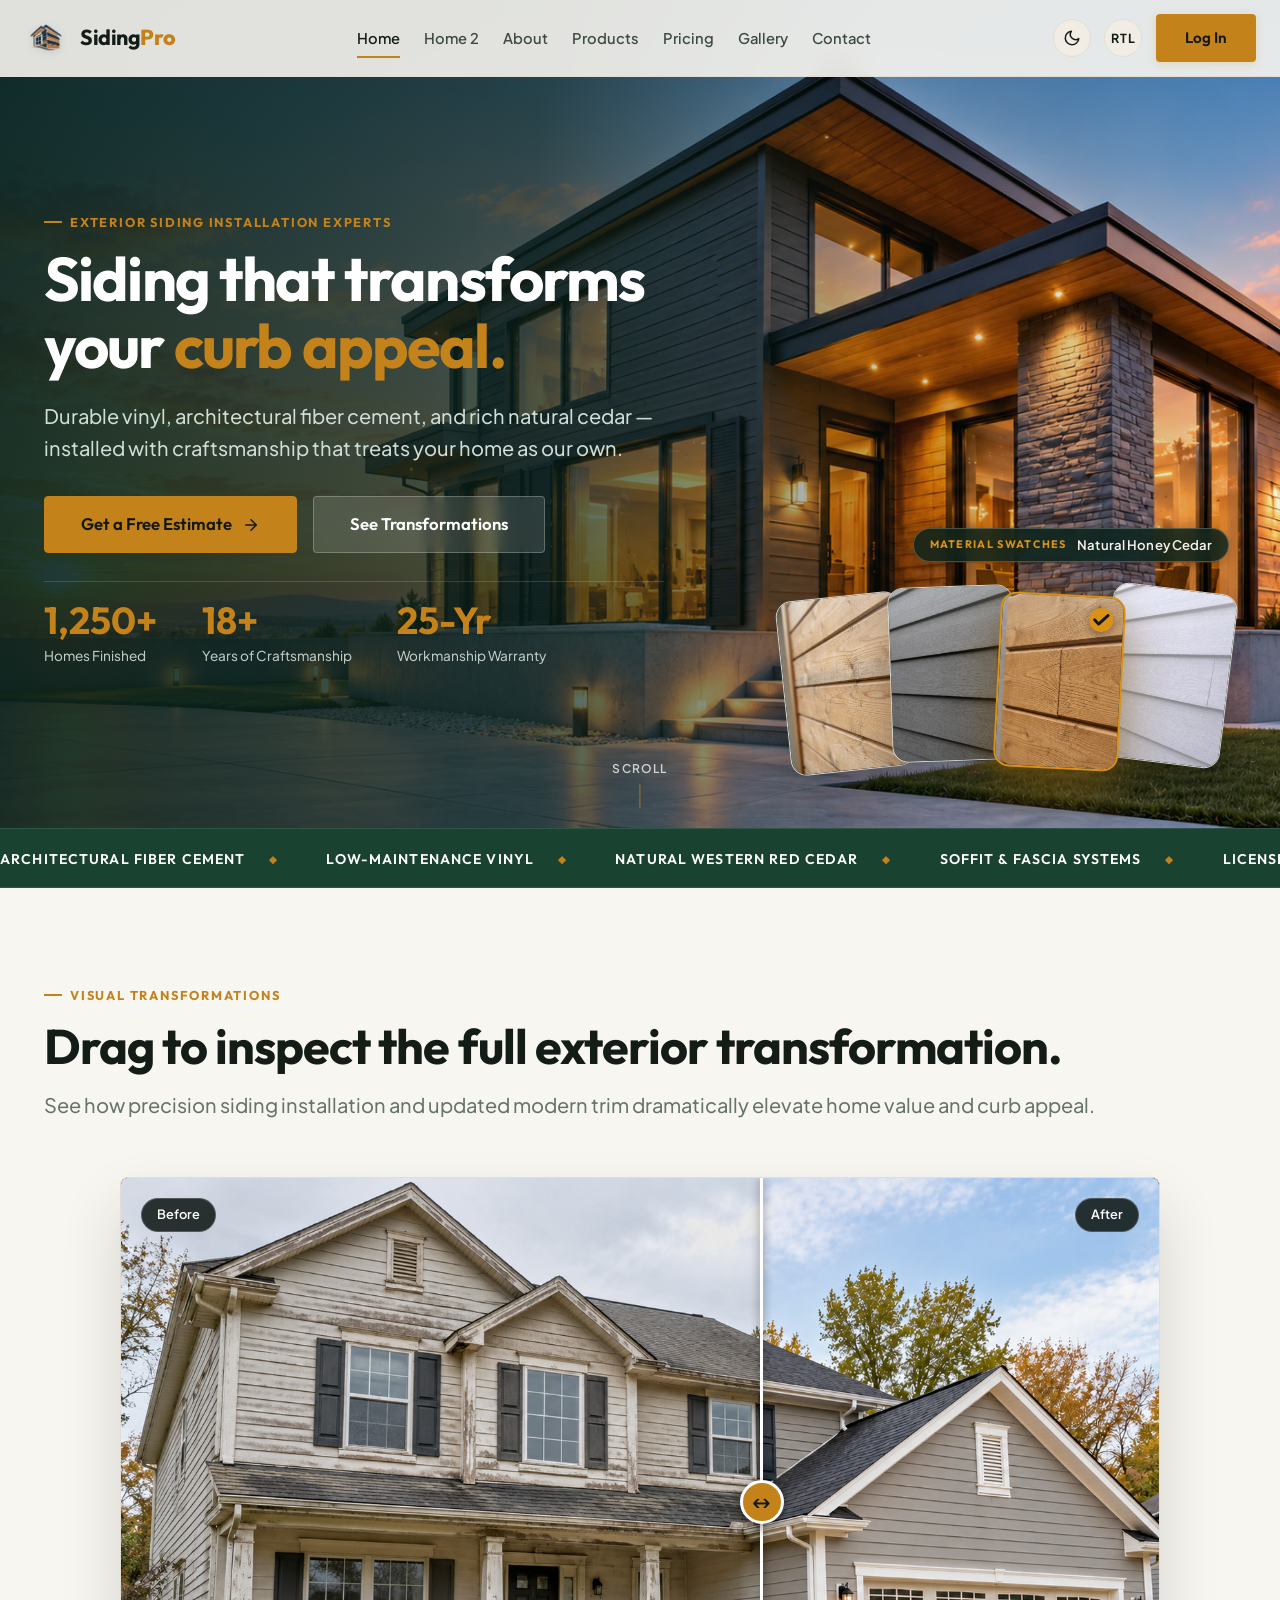
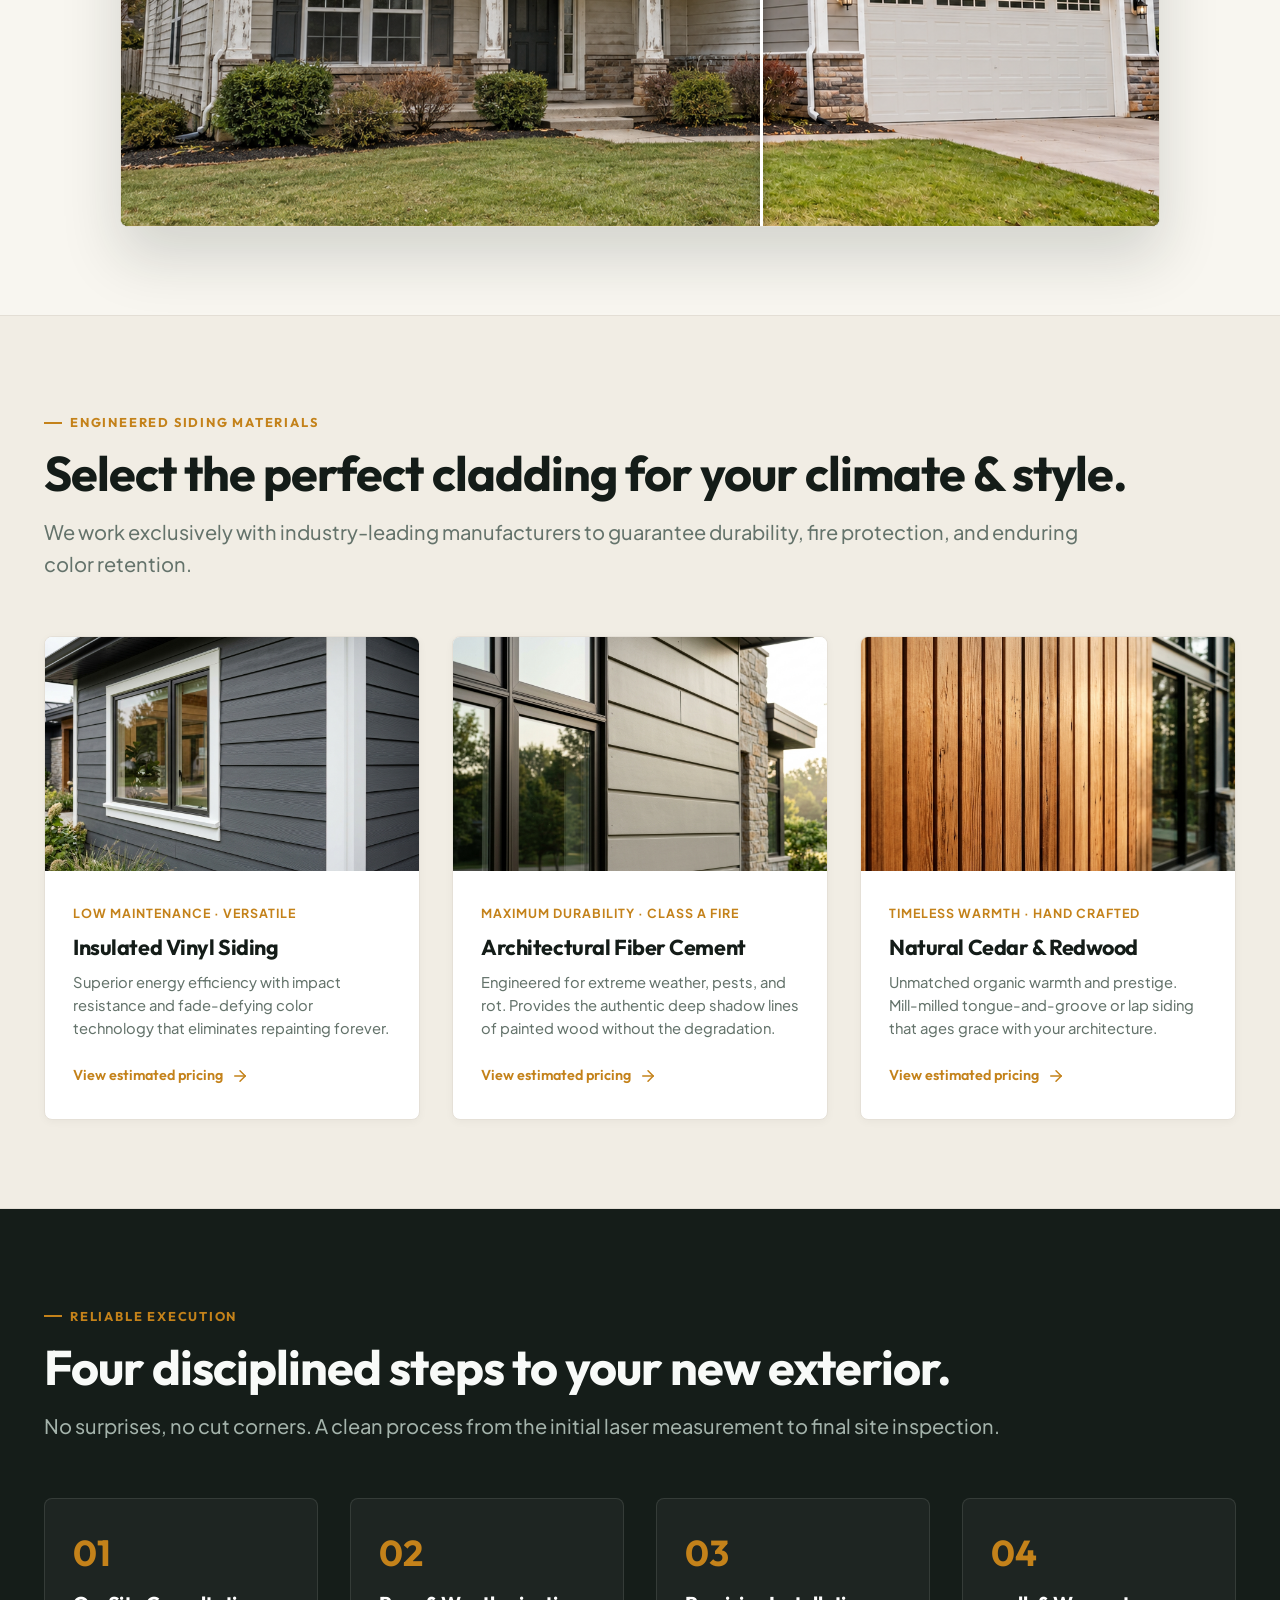
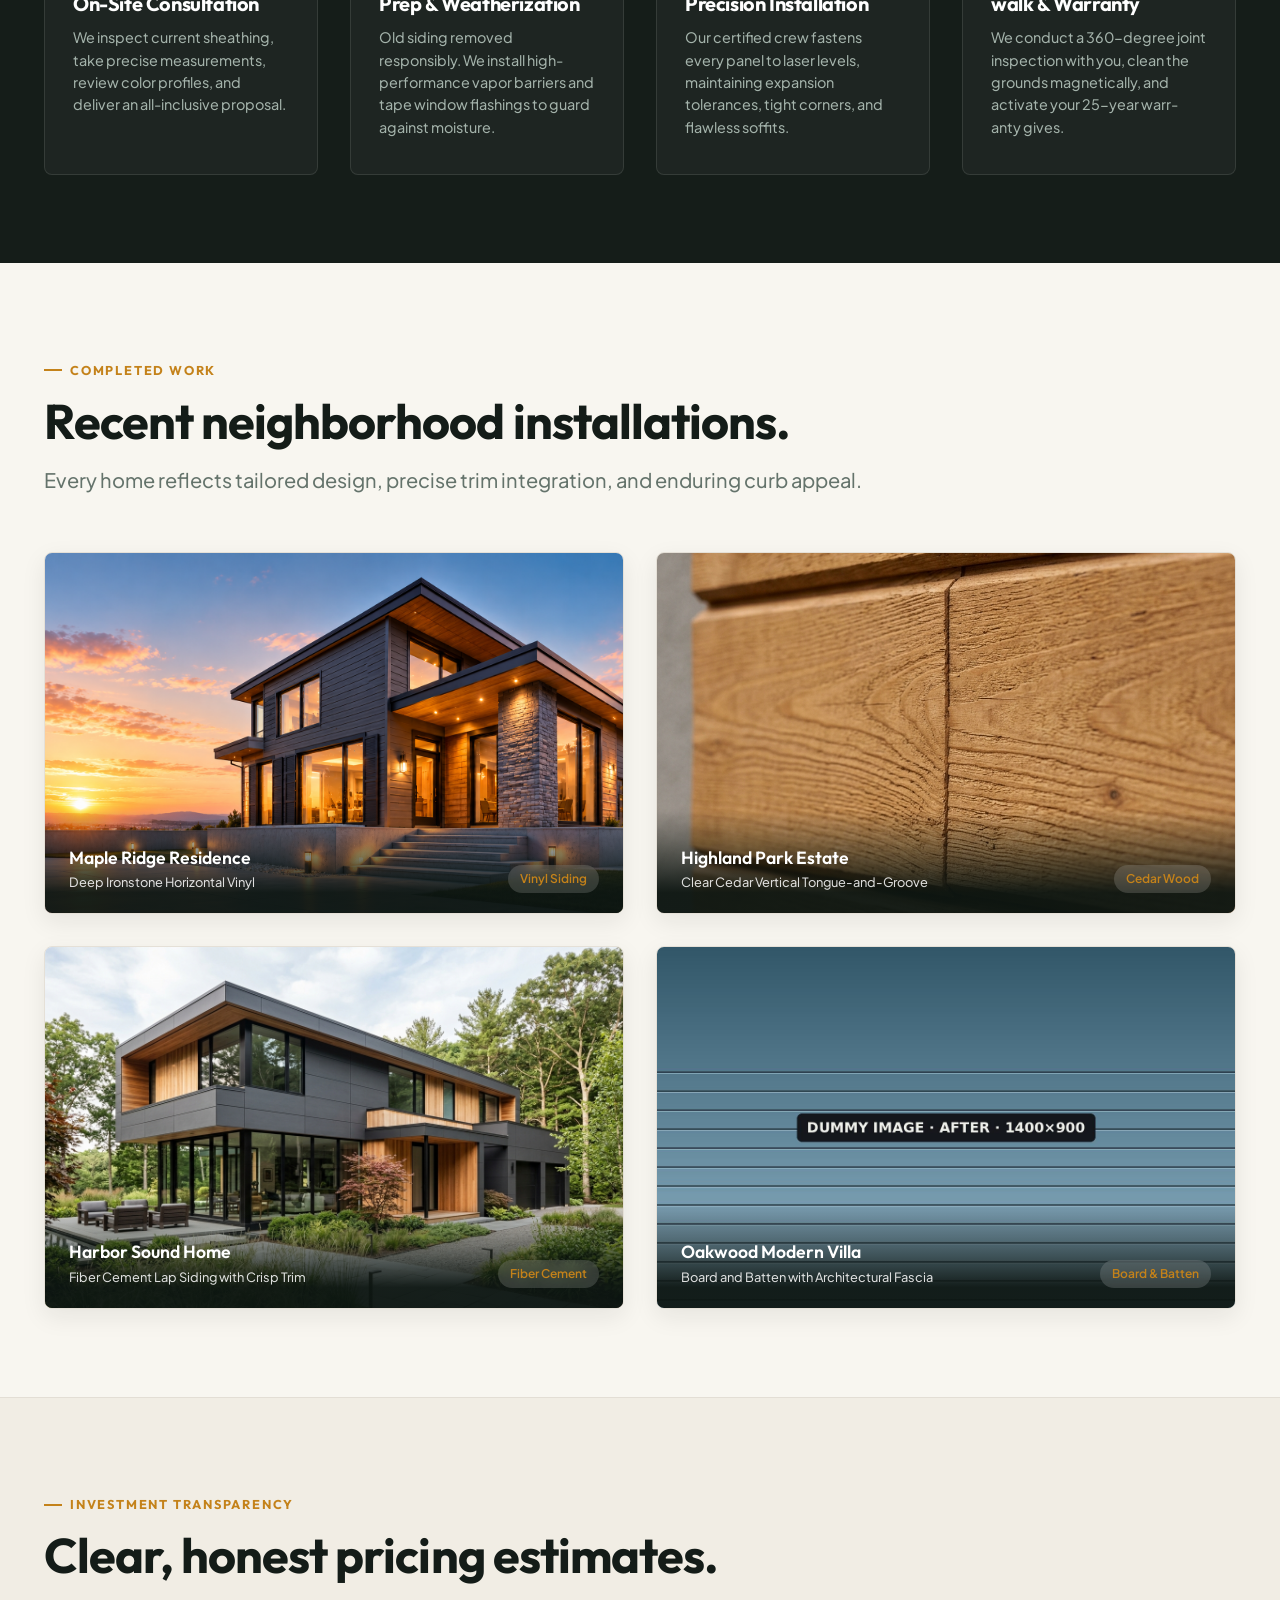
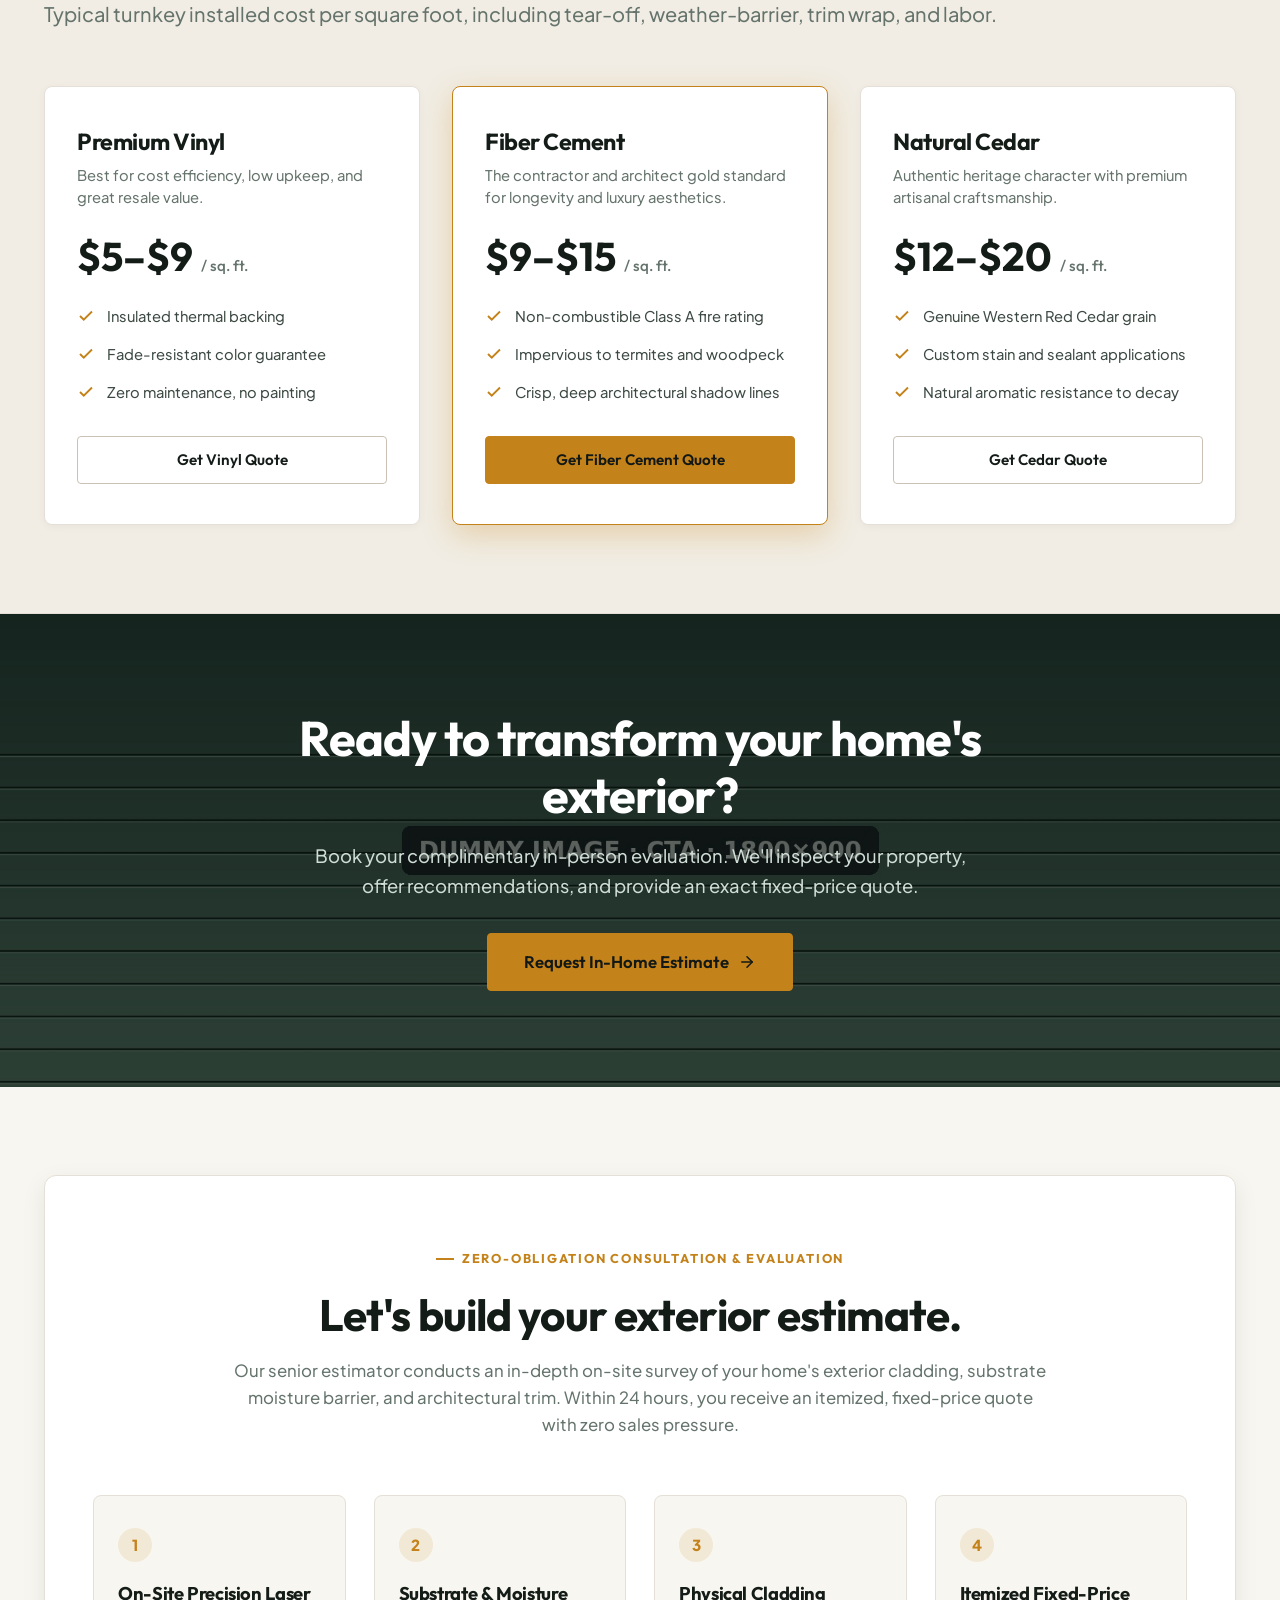
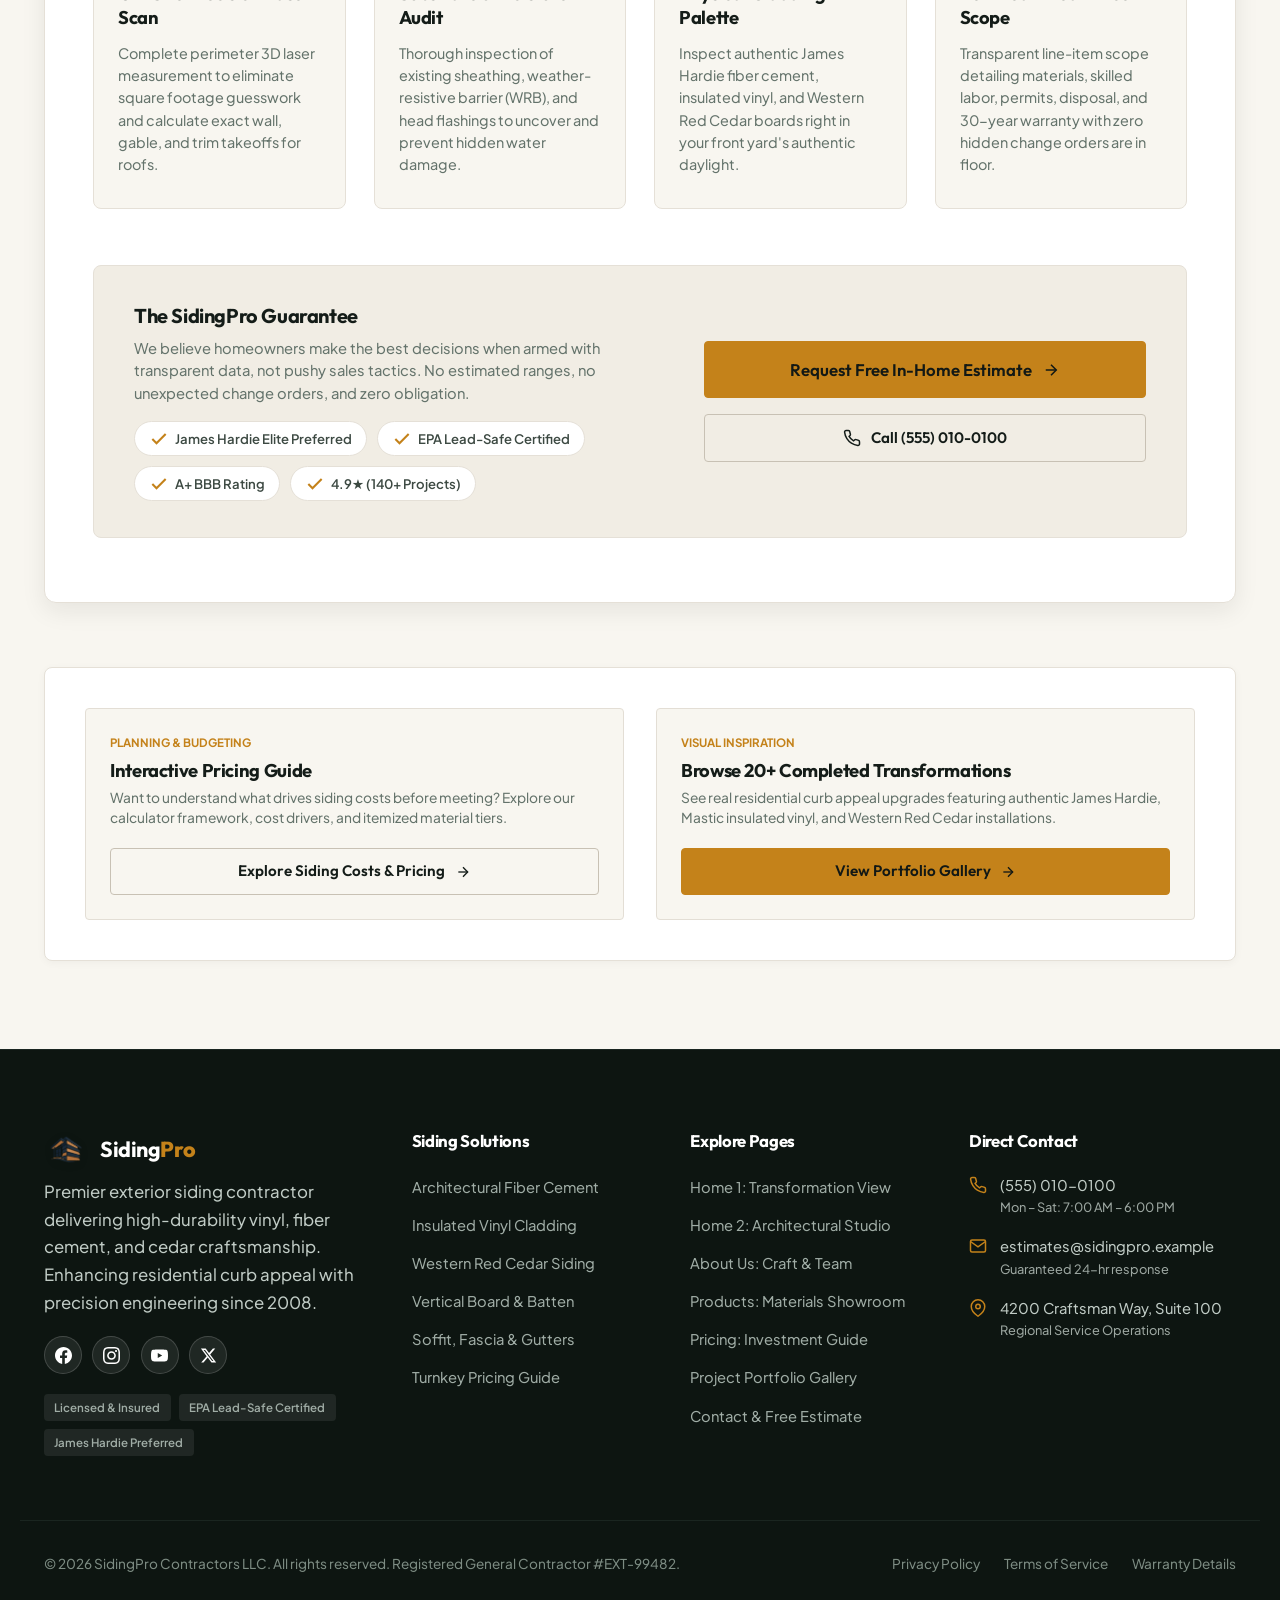
==== commit b1157928: "ok fixed the issue" ====
--- a/index.html
+++ b/index.html
@@ -35,16 +35,14 @@
         <a href="contact.html" class="nav-link">Contact</a>
       </nav>
 
-      <!-- Header Controls: Theme -> RTL -> Login -> Mobile Menu -->
+      <!-- Header Controls: Theme & Direction (Desktop) -> Login -> Mobile Menu -->
       <div class="header-actions">
-        <!-- Theme Toggle with SVG Icons -->
-        <button type="button" class="icon-ctrl-btn theme-toggle" aria-label="Toggle theme">
-          <svg class="icon-moon" width="18" height="18" viewBox="0 0 24 24" fill="none" stroke="currentColor"
-            stroke-width="2" stroke-linecap="round" stroke-linejoin="round" aria-hidden="true">
+        <!-- Theme Toggle with SVG Icons (Desktop) -->
+        <button type="button" class="icon-ctrl-btn theme-toggle desktop-only-ctrl" aria-label="Toggle theme">
+          <svg class="icon-moon" width="18" height="18" viewBox="0 0 24 24" fill="none" stroke="currentColor" stroke-width="2" stroke-linecap="round" stroke-linejoin="round" aria-hidden="true">
             <path d="M21 12.79A9 9 0 1 1 11.21 3 7 7 0 0 0 21 12.79z"></path>
           </svg>
-          <svg class="icon-sun" style="display:none;" width="18" height="18" viewBox="0 0 24 24" fill="none"
-            stroke="currentColor" stroke-width="2" stroke-linecap="round" stroke-linejoin="round" aria-hidden="true">
+          <svg class="icon-sun" style="display:none;" width="18" height="18" viewBox="0 0 24 24" fill="none" stroke="currentColor" stroke-width="2" stroke-linecap="round" stroke-linejoin="round" aria-hidden="true">
             <circle cx="12" cy="12" r="5"></circle>
             <line x1="12" y1="1" x2="12" y2="3"></line>
             <line x1="12" y1="21" x2="12" y2="23"></line>
@@ -57,8 +55,8 @@
           </svg>
         </button>
 
-        <!-- Direction Toggle (RTL / LTR) -->
-        <button type="button" class="icon-ctrl-btn dir-toggle" aria-label="Toggle text direction LTR/RTL">
+        <!-- Direction Toggle (RTL / LTR) (Desktop) -->
+        <button type="button" class="icon-ctrl-btn dir-toggle desktop-only-ctrl" aria-label="Toggle text direction LTR/RTL">
           <span class="dir-toggle-text">RTL</span>
         </button>
 
@@ -224,8 +222,8 @@
         </div>
 
         <div class="ba rv rv-delay-1" id="ba">
-          <img src="images/after.jpg" alt="Residence after siding transformation">
-          <img class="b" src="images/before.jpg" alt="Residence before siding installation">
+          <img src="images/Home/After.png" alt="Residence after siding transformation">
+          <img class="b" src="images/Home/Before.png" alt="Residence before siding installation">
           <span class="ba-tag before-tag">Before</span>
           <span class="ba-tag after-tag">After</span>
           <span class="hd" aria-hidden="true"></span>
@@ -248,7 +246,7 @@
           <!-- Vinyl -->
           <article class="mat-card rv rv-delay-1">
             <div class="card-img">
-              <img src="images/vinyl.jpg" alt="Premium Vinyl Siding Installation" loading="lazy">
+              <img src="images/mat_vinyl_modern.jpg" alt="Premium Vinyl Siding Installation" loading="lazy">
             </div>
             <div class="card-body">
               <span class="card-tag">Low Maintenance · Versatile</span>
@@ -269,7 +267,7 @@
           <!-- Fiber Cement -->
           <article class="mat-card rv rv-delay-2">
             <div class="card-img">
-              <img src="images/cement.jpg" alt="Architectural Fiber Cement Siding" loading="lazy">
+              <img src="images/mat_cement_modern.jpg" alt="Architectural Fiber Cement Siding" loading="lazy">
             </div>
             <div class="card-body">
               <span class="card-tag">Maximum Durability · Class A Fire</span>
@@ -290,7 +288,7 @@
           <!-- Natural Wood -->
           <article class="mat-card rv rv-delay-3">
             <div class="card-img">
-              <img src="images/wood.jpg" alt="Natural Cedar Wood Siding" loading="lazy">
+              <img src="images/mat_cedar_modern.jpg" alt="Natural Cedar Wood Siding" loading="lazy">
             </div>
             <div class="card-body">
               <span class="card-tag">Timeless Warmth · Hand Crafted</span>
@@ -361,7 +359,7 @@
 
         <div class="gal-grid">
           <figure class="gal-item rv">
-            <img src="images/g1.jpg" alt="Modern home with dark horizontal vinyl siding and white corner trim"
+            <img src="images/Home/hero.png" alt="Modern home with dark horizontal vinyl siding and white corner trim"
               loading="lazy">
             <figcaption class="gal-caption">
               <div>
@@ -373,7 +371,7 @@
           </figure>
 
           <figure class="gal-item rv rv-delay-1">
-            <img src="images/g2.jpg" alt="Suburban home featuring natural cedar wood cladding with dark metal fascia"
+            <img src="images/material_honey_cedar.jpg" alt="Suburban home featuring natural cedar wood cladding with dark metal fascia"
               loading="lazy">
             <figcaption class="gal-caption">
               <div>
@@ -385,7 +383,7 @@
           </figure>
 
           <figure class="gal-item rv rv-delay-2">
-            <img src="images/g3.jpg" alt="Coastal house with architectural fiber cement siding" loading="lazy">
+            <img src="images/arch_hero.jpg" alt="Coastal house with architectural fiber cement siding" loading="lazy">
             <figcaption class="gal-caption">
               <div>
                 <span class="gal-caption-title">Harbor Sound Home</span>
@@ -397,7 +395,7 @@
           </figure>
 
           <figure class="gal-item rv rv-delay-3">
-            <img src="images/g4.jpg" alt="Contemporary home with crisp vertical siding and black window frames"
+            <img src="images/after.jpg" alt="Contemporary home with crisp vertical siding and black window frames"
               loading="lazy">
             <figcaption class="gal-caption">
               <div>
--- a/style.css
+++ b/style.css
@@ -527,29 +527,37 @@
   letter-spacing: 0.05em;
 }
 
+@media (max-width: 1024px) {
+  .header-actions .desktop-only-ctrl,
+  .header-actions .btn-login {
+    display: none !important;
+  }
+}
+
 /* Login Button in Header */
 .btn-login {
-  padding: 0.42rem 1.05rem;
-  font-size: 0.86rem;
-  font-weight: 600;
+  padding: 0.5rem 1.35rem;
+  font-size: 0.88rem;
+  font-weight: 700;
   border-radius: var(--radius-full);
-  background: var(--bg-subtle);
-  border: 1px solid var(--border-strong);
-  color: var(--text-main);
+  background: var(--brand-accent);
+  border: 1px solid var(--brand-accent);
+  color: #121815;
   transition: all var(--transition-fast);
   white-space: nowrap;
   text-decoration: none;
   display: inline-flex;
   align-items: center;
   justify-content: center;
+  box-shadow: 0 2px 8px rgba(216, 150, 44, 0.25);
 }
 
 .btn-login:hover {
-  background: var(--brand-accent);
-  border-color: var(--brand-accent);
+  background: var(--brand-accent-hover);
+  border-color: var(--brand-accent-hover);
   color: #121815;
-  transform: translateY(-1px);
-  box-shadow: var(--shadow-sm);
+  transform: translateY(-2px);
+  box-shadow: 0 6px 18px var(--brand-accent-glow);
 }
 
 /* Standalone Sign-Up CTA in Header */
@@ -693,6 +701,20 @@
 .drawer-nav-link.active {
   color: var(--brand-accent);
   padding-inline-start: 0.5rem;
+}
+
+/* Drawer Controls Row (Theme & Direction Toggle inside Hamburger Drawer) */
+.drawer-controls-row {
+  display: flex;
+  align-items: center;
+  justify-content: center;
+  gap: 1.25rem;
+  margin-block-end: 0.75rem;
+}
+
+.drawer-controls-row .icon-ctrl-btn {
+  width: 42px;
+  height: 42px;
 }
 
 /* Explicitly hide mobile navigation elements on desktop screens */
@@ -1516,8 +1538,8 @@
   border: 1px solid rgba(255, 255, 255, 0.2);
 }
 
-.before-tag { inset-inline-end: 1.25rem; }
-.after-tag { inset-inline-start: 1.25rem; }
+.before-tag { inset-inline-start: 1.25rem; }
+.after-tag { inset-inline-end: 1.25rem; }
 
 .ba .hd {
   position: absolute;
@@ -3247,9 +3269,10 @@
 .story-timeline-vertical::before {
   content: "";
   position: absolute;
-  inset-block-start: 1rem;
-  inset-block-end: 1rem;
-  inset-inline-start: 50%;
+  top: 1rem;
+  bottom: 1rem;
+  left: 50%;
+  right: auto;
   width: 2px;
   background: linear-gradient(180deg, var(--brand-accent) 0%, var(--border-strong) 15%, var(--border-strong) 85%, var(--brand-accent) 100%);
   transform: translateX(-50%);
@@ -3257,7 +3280,9 @@
 }
 
 [dir="rtl"] .story-timeline-vertical::before {
-  transform: translateX(50%);
+  left: 50%;
+  right: auto;
+  transform: translateX(-50%);
 }
 
 .story-vertical-item {
@@ -3274,10 +3299,10 @@
   margin-block-end: 0;
 }
 
-/* Left vs Right Alternating Content */
+/* Alternating Card Placement */
 .story-vertical-item:nth-child(odd) .story-vertical-card {
   grid-column: 1;
-  text-align: end;
+  text-align: start;
 }
 
 .story-vertical-item:nth-child(even) .story-vertical-card {
@@ -3295,8 +3320,9 @@
 
 .story-vertical-node {
   position: absolute;
-  inset-inline-start: 50%;
-  inset-block-start: 50%;
+  left: 50%;
+  right: auto;
+  top: 50%;
   transform: translate(-50%, -50%);
   width: 48px;
   height: 48px;
@@ -3313,6 +3339,12 @@
   z-index: 3;
 }
 
+[dir="rtl"] .story-vertical-node {
+  left: 50%;
+  right: auto;
+  transform: translate(-50%, -50%);
+}
+
 [data-theme="dark"] .story-vertical-node {
   border-color: #121815;
 }
@@ -3323,6 +3355,7 @@
   border-radius: var(--radius-md);
   padding: 2.25rem 2rem;
   box-shadow: var(--shadow-sm);
+  text-align: start;
   transition: transform var(--transition-fast), box-shadow var(--transition-fast), border-color var(--transition-fast);
 }
 
@@ -3927,6 +3960,80 @@
 
   .btn-quote {
     display: none;
+  }
+
+  /* Center Hero Section on <= 1024px (iPad Pro, iPad, Mobile) */
+  .hero-c {
+    max-width: 760px;
+    margin-inline: auto !important;
+    text-align: center !important;
+  }
+
+  .hero h1 {
+    max-width: 100% !important;
+    margin-inline: auto !important;
+    text-align: center !important;
+  }
+
+  .hero .sub {
+    margin-inline: auto !important;
+    text-align: center !important;
+  }
+
+  .hero .acts {
+    justify-content: center !important;
+    margin-inline: auto !important;
+  }
+
+  .hero-stats {
+    justify-content: center !important;
+    margin-inline: auto !important;
+  }
+
+  .h2-hero-content {
+    max-width: 760px;
+    margin-inline: auto !important;
+    text-align: center !important;
+  }
+
+  .h2-hero-actions {
+    justify-content: center !important;
+    margin-inline: auto !important;
+  }
+
+  /* Single or Two Div Rows Centering across all pages */
+  .mat-grid,
+  .proc-grid,
+  .gal-grid,
+  .price-grid,
+  .monument-visual-grid,
+  .textures-grid,
+  .blueprint-callouts-grid,
+  .transparency-grid,
+  .mat-cost-grid,
+  .drivers-grid,
+  .scenarios-grid,
+  .estimate-steps-grid,
+  .craft-philosophy-grid,
+  .team-editorial-grid,
+  .install-considerations-grid,
+  .home-styles-grid {
+    justify-content: center !important;
+    justify-items: center !important;
+  }
+
+  .mat-grid > *,
+  .gal-grid > *,
+  .price-grid > *,
+  .monument-visual-grid > *,
+  .transparency-grid > *,
+  .mat-cost-grid > *,
+  .blueprint-card,
+  .texture-card,
+  .pillar-card {
+    max-width: 580px;
+    width: 100%;
+    margin-inline: auto;
   }
 
   /* Home 1 */
@@ -5478,7 +5585,7 @@
   display: grid;
   grid-template-columns: 1.15fr 0.85fr;
   gap: 3rem;
-  align-items: stretch;
+  align-items: start;
 }
 
 .contact-form-card {
@@ -5489,6 +5596,32 @@
   box-shadow: var(--shadow-md);
   display: flex;
   flex-direction: column;
+}
+
+.contact-form-guarantees {
+  display: flex;
+  flex-direction: column;
+  gap: 0.65rem;
+  margin-block-start: 1.5rem;
+  padding-block-start: 1.25rem;
+  border-block-start: 1px solid var(--border-subtle);
+  font-size: 0.82rem;
+  color: var(--text-muted);
+}
+
+.contact-guarantee-item,
+.guarantee-item {
+  display: flex;
+  align-items: center;
+  gap: 0.5rem;
+}
+
+.contact-guarantee-item svg,
+.guarantee-item svg {
+  width: 15px;
+  height: 15px;
+  color: var(--brand-accent);
+  flex-shrink: 0;
 }
 
 .contact-info-column {
@@ -6795,7 +6928,10 @@
   margin-block-end: 1.25rem !important;
 }
 
-/* Centered Hero Headlines (Gallery & Contact) */
+/* Centered Hero Headlines (About, Products, Pricing, Gallery & Contact) */
+.about-hero-heading,
+.prod-hero-headline,
+.pricing-hero-headline,
 .gallery-hero-headline,
 .contact-hero-headline {
   margin-inline: auto !important;
@@ -6822,7 +6958,10 @@
   color: #d1ded7 !important;
 }
 
-/* Centered Hero Leads (Gallery & Contact) */
+/* Centered Hero Leads (About, Products, Pricing, Gallery & Contact) */
+.about-hero-lead,
+.prod-hero-lead,
+.pricing-hero-lead,
 .gallery-hero-lead,
 .contact-hero-lead {
   margin-inline: auto !important;
@@ -6831,16 +6970,24 @@
 
 /* Uniform Hero Text Column Widths */
 .hero-c,
-.h2-hero-content,
+.h2-hero-content {
+  max-width: 620px;
+}
+
 .about-hero-copy,
 .prod-hero-grid > div:first-child,
 .pricing-hero-content {
-  max-width: 620px;
-}
-
+  max-width: 820px;
+  margin-inline: auto !important;
+  text-align: center !important;
+}
+
+.about-hero > .container,
+.prod-hero > .container,
+.pricing-hero > .container,
 .gallery-hero > .container,
 .contact-hero > .container {
-  max-width: 780px;
+  max-width: 840px;
   margin-inline: auto;
   text-align: center;
 }
@@ -7288,5 +7435,153 @@
   }
 }
 
-
-
+/* ==========================================================================
+   22. RESPONSIVE CENTERING (<=1024px, 768px, 360px)
+   Align single or dual column cards and hero components to center
+   ========================================================================== */
+@media (max-width: 1024px) {
+  /* Center hero containers and text on tablets and mobile */
+  .hero-c,
+  .h2-hero-content {
+    margin-inline: auto !important;
+    text-align: center !important;
+    align-items: center !important;
+  }
+
+  .hero h1,
+  .hero .sub,
+  .h2-hero-headline,
+  .h2-hero-sub {
+    margin-inline: auto !important;
+    text-align: center !important;
+  }
+
+  .hero .acts,
+  .h2-hero-actions,
+  .about-hero-actions,
+  .hero-stats {
+    justify-content: center !important;
+    margin-inline: auto !important;
+  }
+
+  /* Center single or two-div wrapped card rows across pages */
+  .grid-3,
+  .grid-4,
+  .h2-feat-grid,
+  .arch-grid,
+  .reality-grid,
+  .cost-grid,
+  .prod-grid,
+  .contact-social-grid,
+  .h1-eval-grid {
+    justify-items: center !important;
+    justify-content: center !important;
+  }
+
+  .grid-3 > *,
+  .grid-4 > *,
+  .h2-feat-grid > *,
+  .arch-grid > *,
+  .reality-grid > *,
+  .cost-grid > *,
+  .prod-grid > *,
+  .h1-eval-grid > * {
+    max-width: 560px;
+    width: 100%;
+    margin-inline: auto;
+  }
+}
+
+@media (max-width: 768px) {
+  .hero-stats {
+    flex-direction: column;
+    align-items: center;
+    gap: 1.25rem;
+  }
+
+  .hero-stat {
+    text-align: center;
+  }
+
+  .about-hero-actions,
+  .hero .acts,
+  .h2-hero-actions {
+    flex-direction: column;
+    width: 100%;
+    max-width: 320px;
+    margin-inline: auto;
+  }
+
+  .about-hero-actions .btn,
+  .hero .acts .btn,
+  .h2-hero-actions .btn {
+    width: 100%;
+    justify-content: center;
+  }
+
+  /* Vertical Timeline Single-Column on Tablets & Mobile */
+  .story-timeline-vertical::before {
+    left: 24px !important;
+    right: auto !important;
+    transform: none !important;
+  }
+
+  [dir="rtl"] .story-timeline-vertical::before {
+    left: auto !important;
+    right: 24px !important;
+    transform: none !important;
+  }
+
+  .story-vertical-item {
+    display: flex !important;
+    flex-direction: column !important;
+    padding-left: 64px !important;
+    padding-right: 0 !important;
+    gap: 1rem !important;
+    margin-block-end: 2.5rem !important;
+  }
+
+  [dir="rtl"] .story-vertical-item {
+    padding-left: 0 !important;
+    padding-right: 64px !important;
+  }
+
+  .story-vertical-spacer {
+    display: none !important;
+  }
+
+  .story-vertical-node {
+    left: 0 !important;
+    right: auto !important;
+    top: 1.5rem !important;
+    transform: none !important;
+  }
+
+  [dir="rtl"] .story-vertical-node {
+    left: auto !important;
+    right: 0 !important;
+    transform: none !important;
+  }
+
+  .story-vertical-card {
+    width: 100% !important;
+  }
+}
+
+@media (max-width: 360px) {
+  .site-header {
+    padding-inline: 0.75rem;
+  }
+
+  .mobile-drawer .btn-login {
+    padding: 0.65rem 1rem;
+    font-size: 0.88rem;
+  }
+
+  .container {
+    padding-inline: 1rem;
+  }
+}
+
+
+
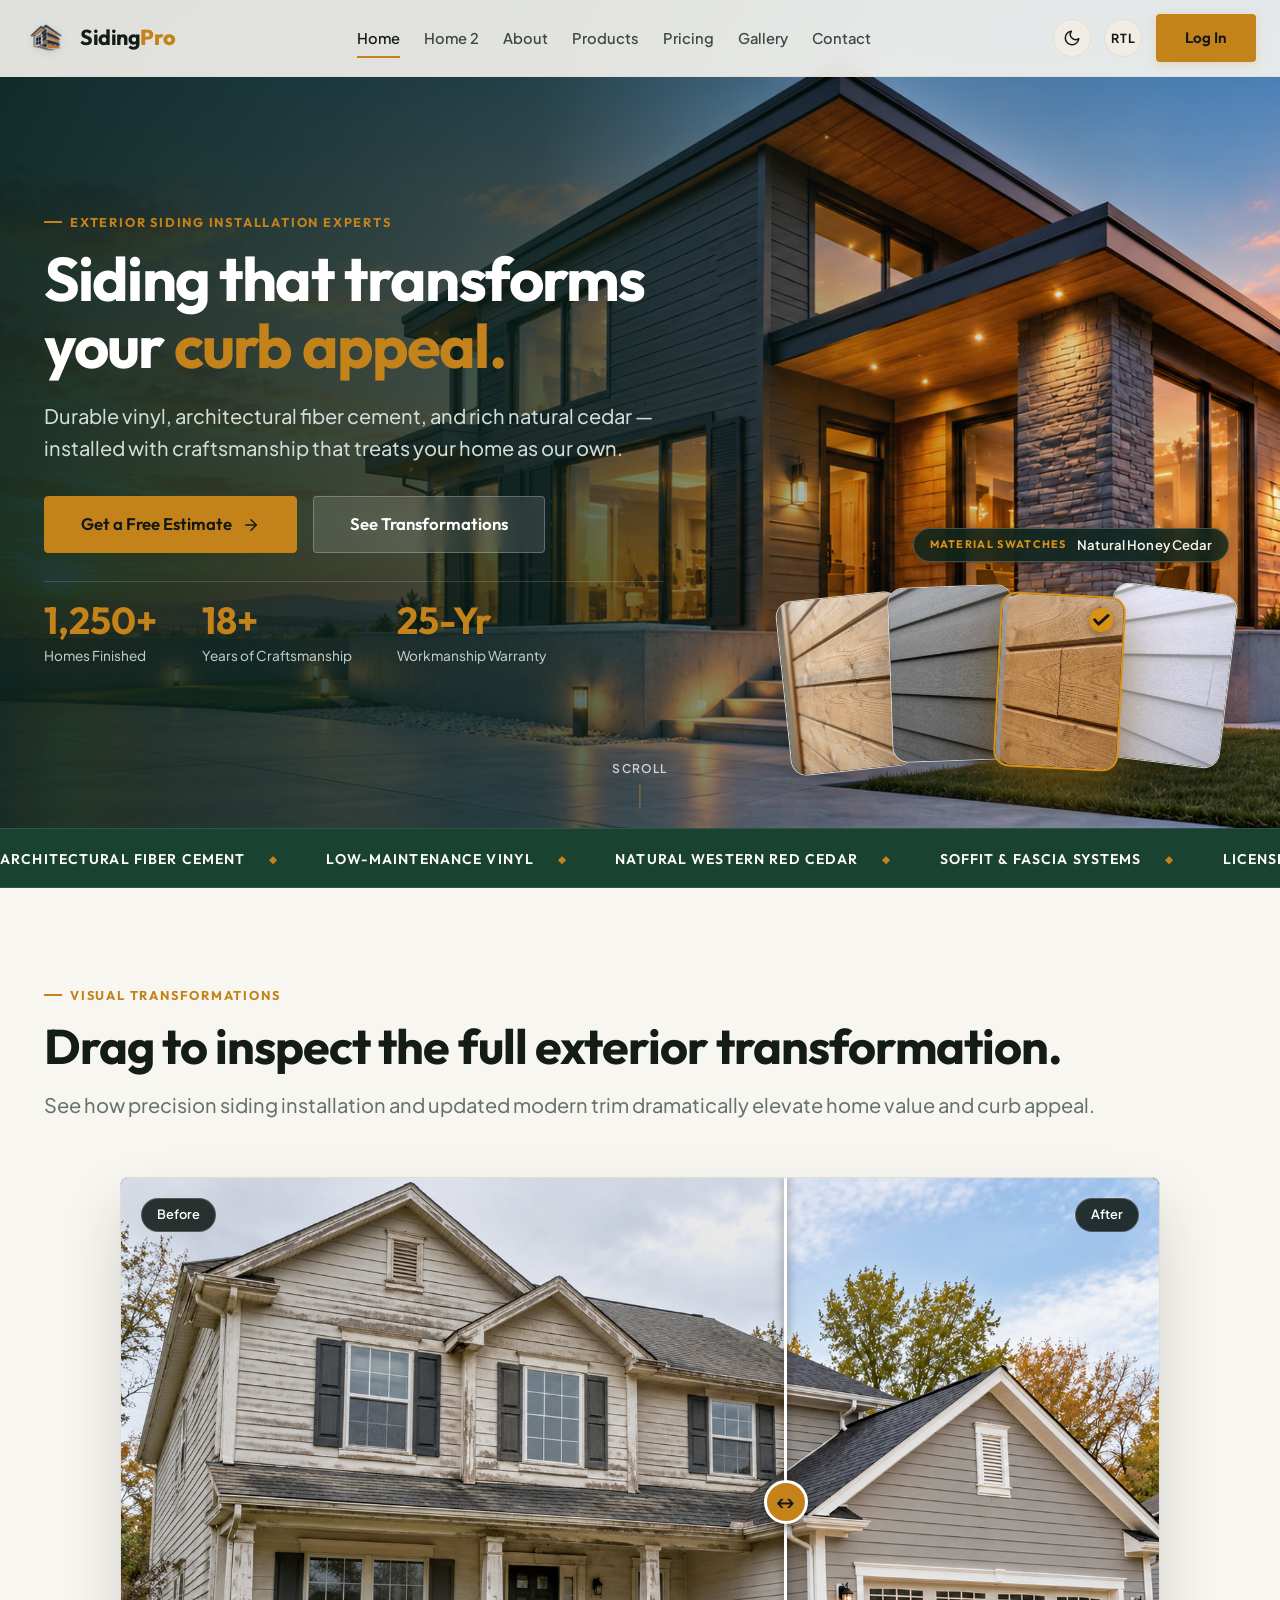
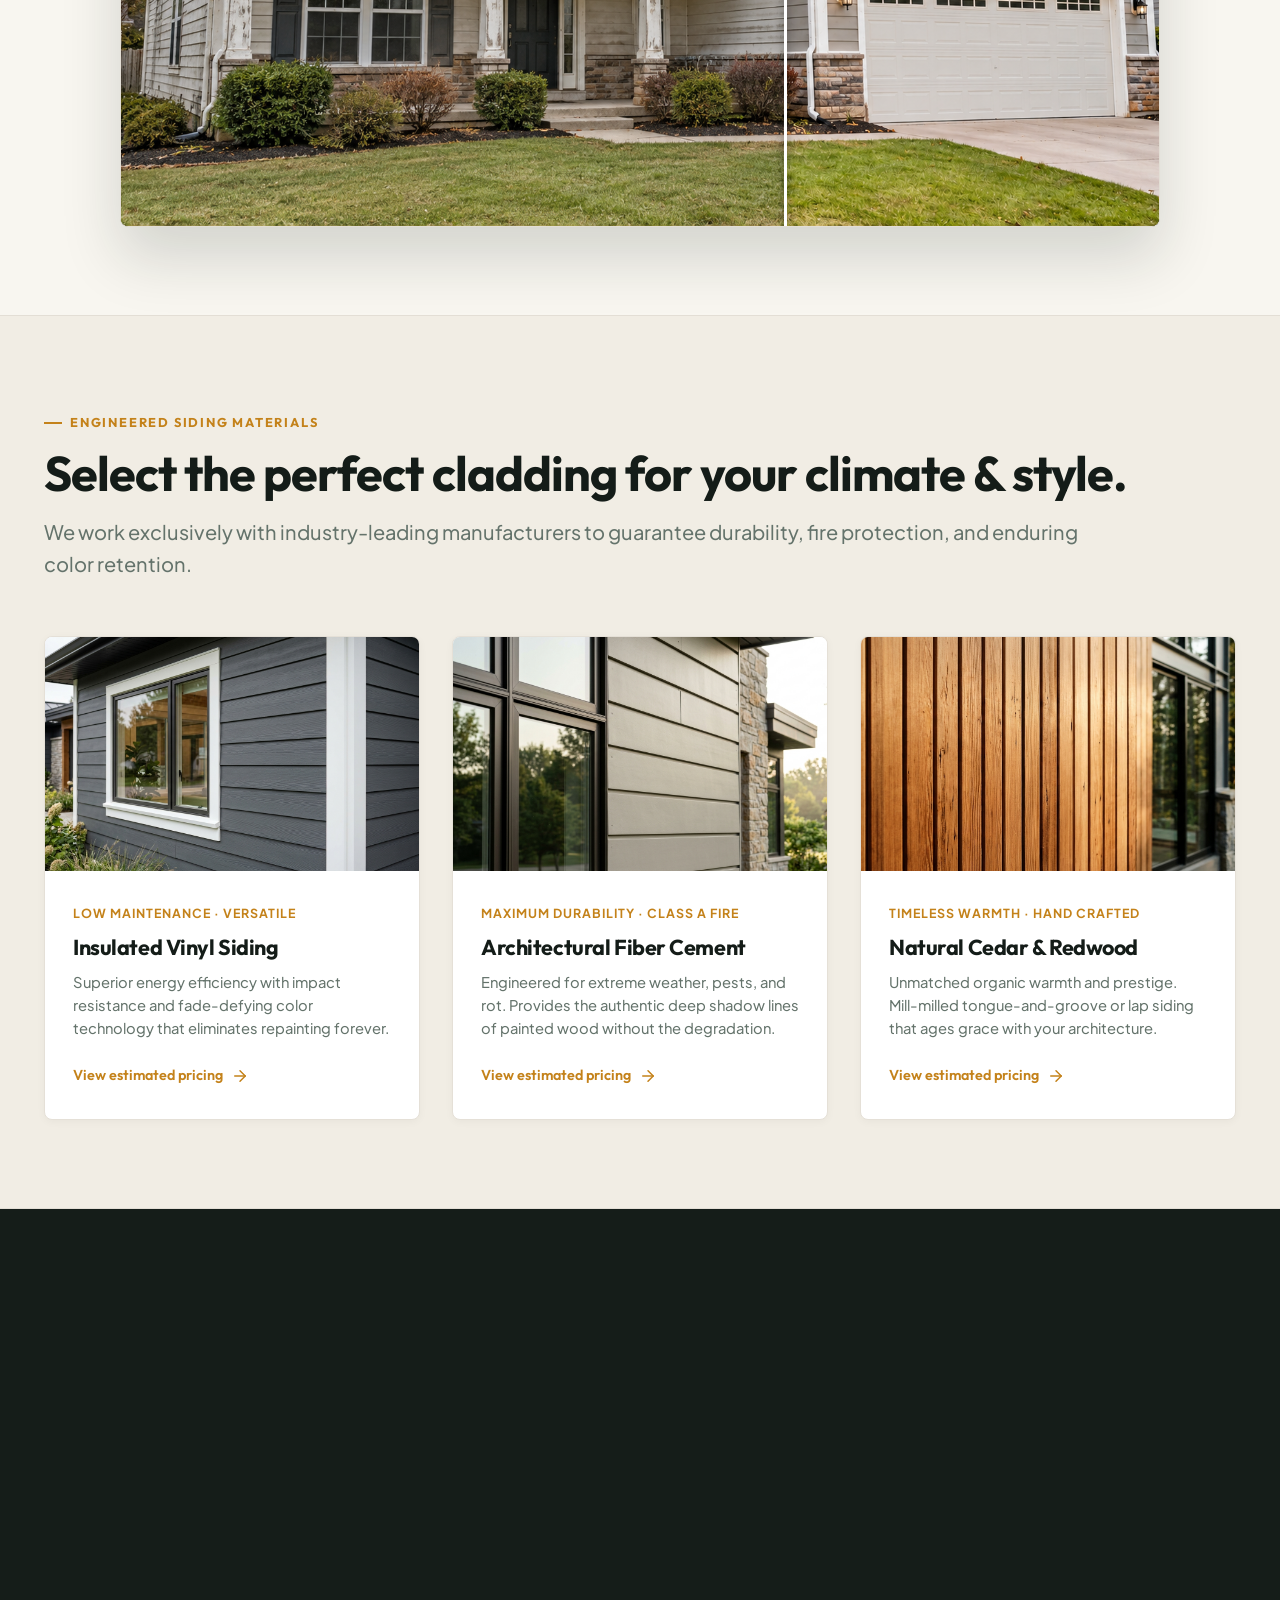
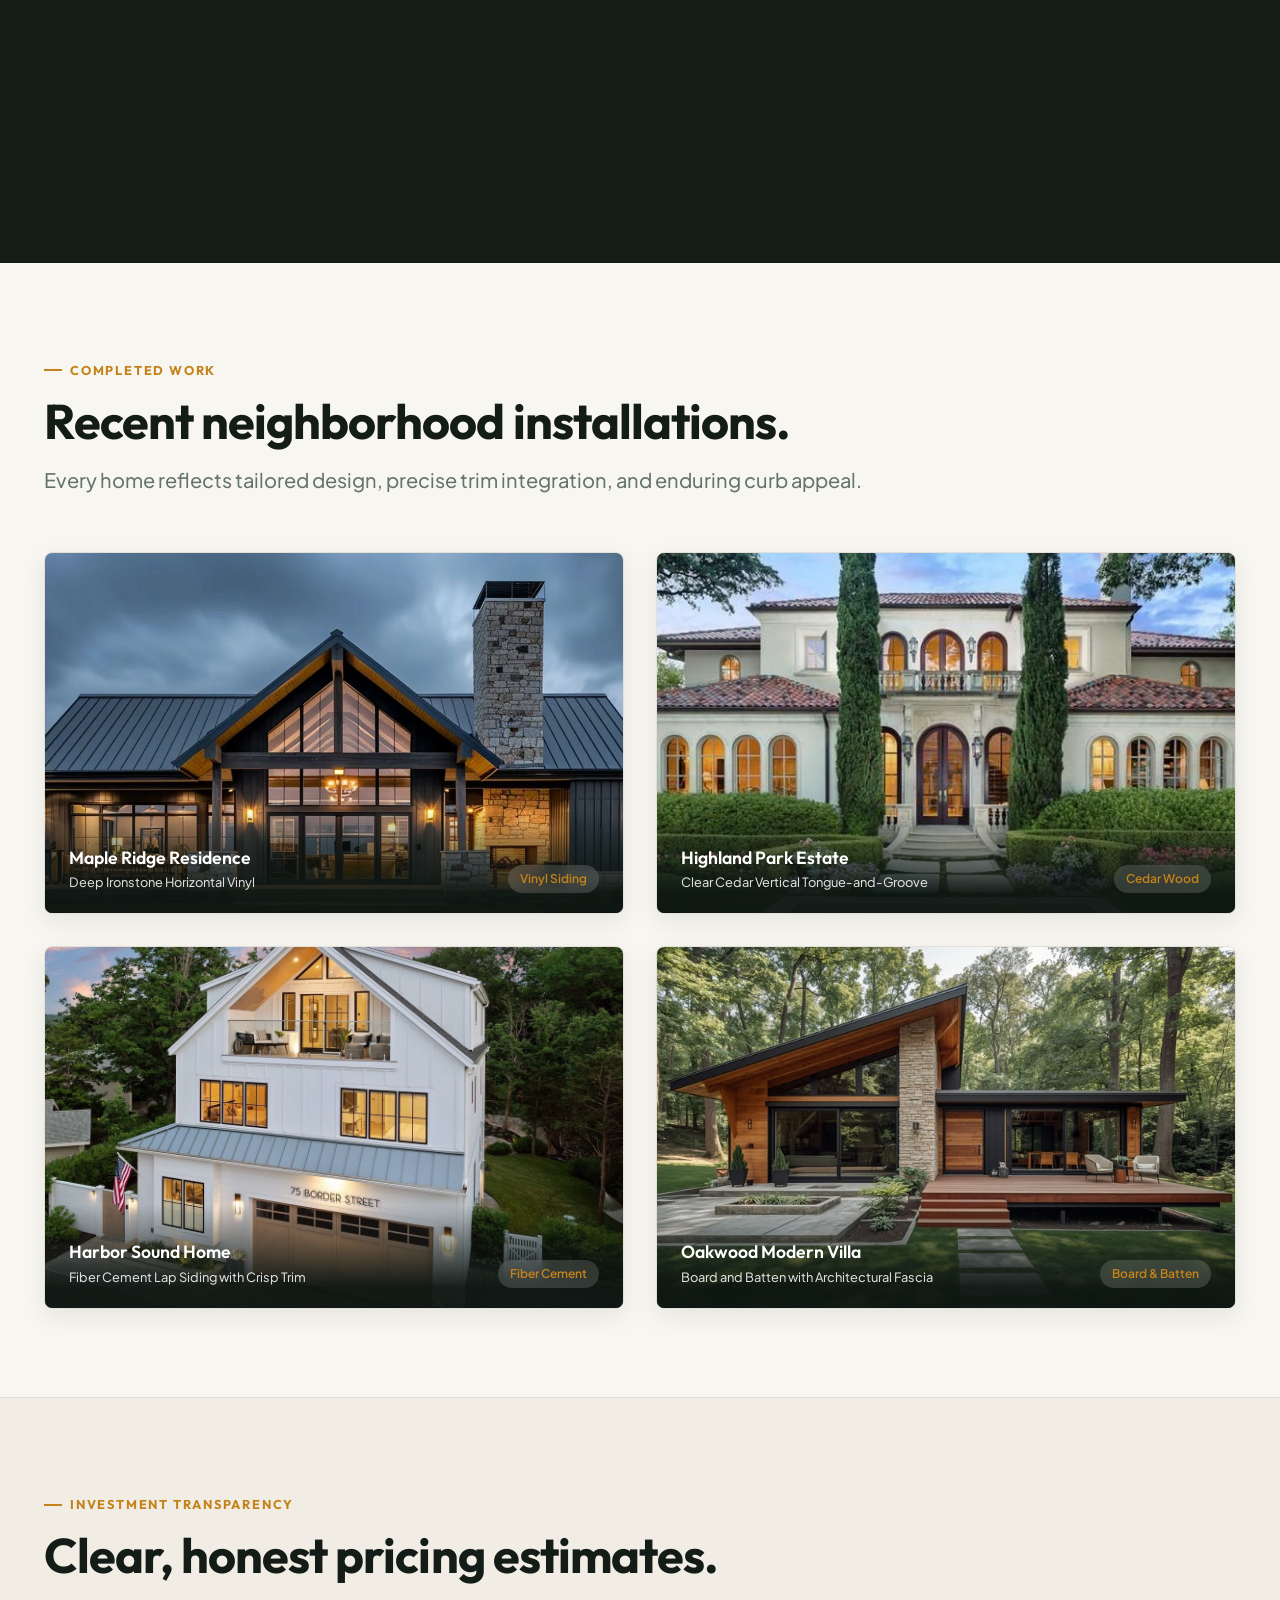
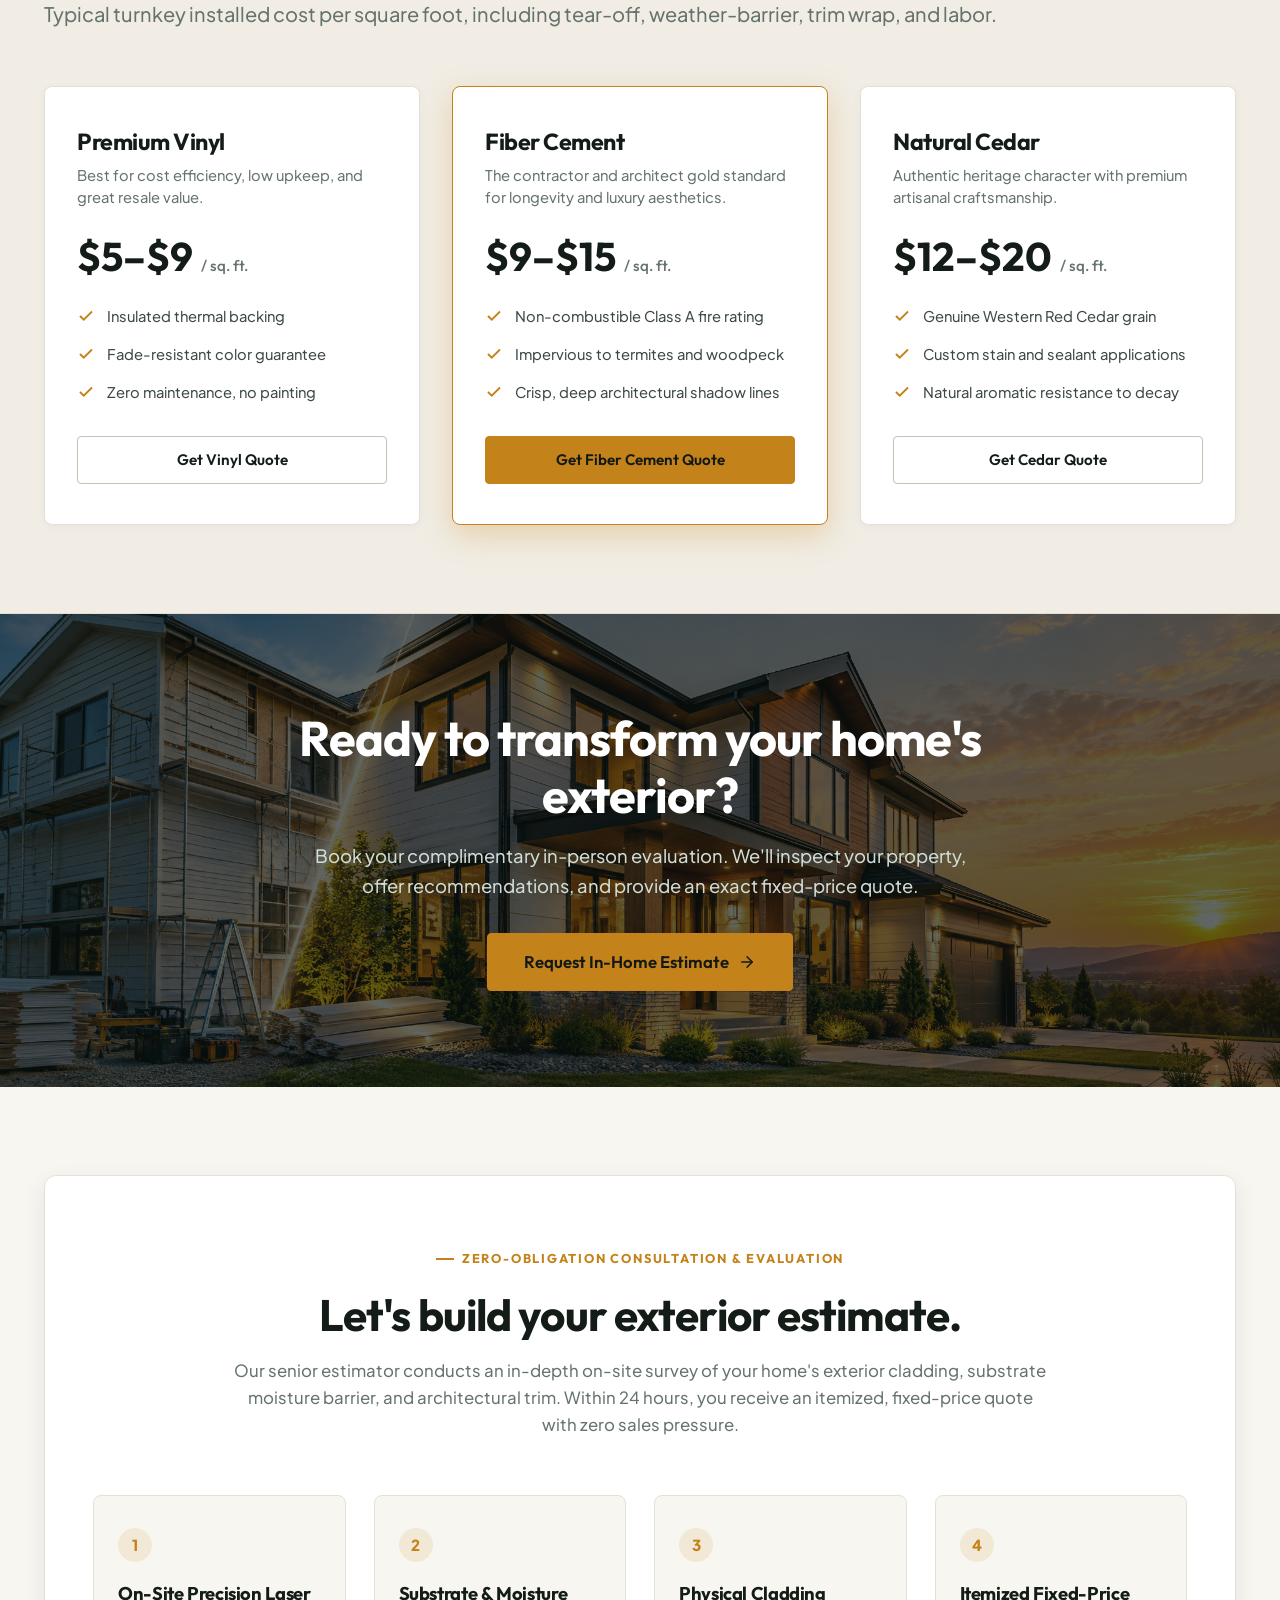
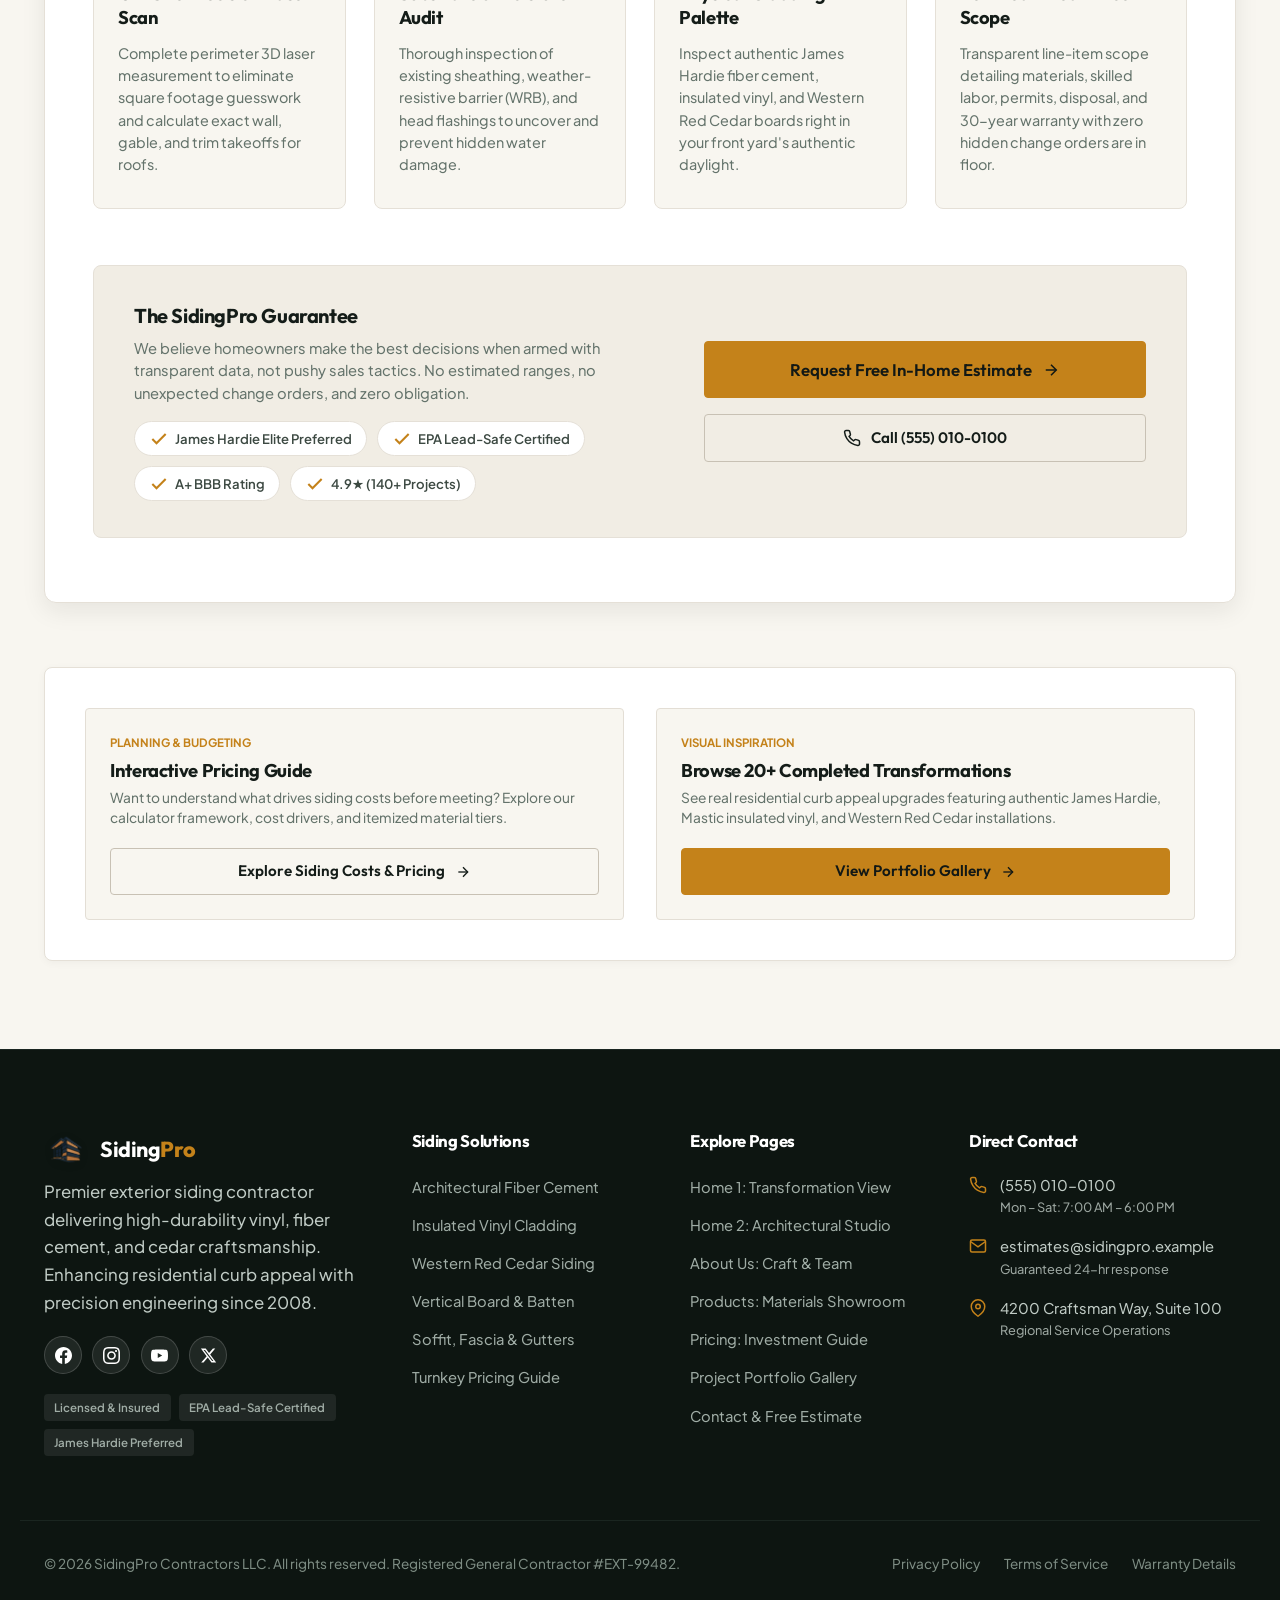
==== commit 6a134957: "ok" ====
--- a/index.html
+++ b/index.html
@@ -359,7 +359,7 @@
 
         <div class="gal-grid">
           <figure class="gal-item rv">
-            <img src="images/Home/hero.png" alt="Modern home with dark horizontal vinyl siding and white corner trim"
+            <img src="images/Home/Maple Ridge Residence.jpg" alt="Modern home with dark horizontal vinyl siding and white corner trim"
               loading="lazy">
             <figcaption class="gal-caption">
               <div>
@@ -371,7 +371,7 @@
           </figure>
 
           <figure class="gal-item rv rv-delay-1">
-            <img src="images/material_honey_cedar.jpg" alt="Suburban home featuring natural cedar wood cladding with dark metal fascia"
+            <img src="images/Home/Highland Park Estate.jpg" alt="Suburban home featuring natural cedar wood cladding with dark metal fascia"
               loading="lazy">
             <figcaption class="gal-caption">
               <div>
@@ -383,7 +383,7 @@
           </figure>
 
           <figure class="gal-item rv rv-delay-2">
-            <img src="images/arch_hero.jpg" alt="Coastal house with architectural fiber cement siding" loading="lazy">
+            <img src="images/Home/Harbor Sound Home.jpg" alt="Coastal house with architectural fiber cement siding" loading="lazy">
             <figcaption class="gal-caption">
               <div>
                 <span class="gal-caption-title">Harbor Sound Home</span>
@@ -395,7 +395,7 @@
           </figure>
 
           <figure class="gal-item rv rv-delay-3">
-            <img src="images/after.jpg" alt="Contemporary home with crisp vertical siding and black window frames"
+            <img src="images/Home/Oakwood Modern Villa.jpg" alt="Contemporary home with crisp vertical siding and black window frames"
               loading="lazy">
             <figcaption class="gal-caption">
               <div>
@@ -516,7 +516,7 @@
 
     <!-- Full Width CTA Banner -->
     <section class="cta-banner">
-      <img src="images/cta.jpg" alt="Craftsman installing siding" loading="lazy">
+      <img src="images/Home/banner.png" alt="Craftsman installing siding" loading="lazy">
       <div class="container cta-content rv">
         <h2>Ready to transform your home's exterior?</h2>
         <p>Book your complimentary in-person evaluation. We'll inspect your property, offer recommendations, and provide
--- a/style.css
+++ b/style.css
@@ -109,7 +109,7 @@
   scroll-behavior: smooth;
   -webkit-text-size-adjust: 100%;
   overflow-x: hidden;
-  max-width: 100vw;
+  max-width: 100%;
 }
 
 body {
@@ -121,7 +121,7 @@
   background-color: var(--bg-body);
   transition: background-color var(--transition-normal), color var(--transition-normal);
   overflow-x: hidden;
-  max-width: 100vw;
+  max-width: 100%;
   text-rendering: optimizeLegibility;
   -webkit-font-smoothing: antialiased;
 }
@@ -919,6 +919,15 @@
   font-size: 1.05rem;
 }
 
+.btn-block {
+  display: flex !important;
+  width: 100% !important;
+  justify-content: center !important;
+  align-items: center !important;
+  text-align: center !important;
+  box-sizing: border-box !important;
+}
+
 .arrow-icon {
   width: 18px !important;
   height: 18px !important;
@@ -2381,7 +2390,7 @@
 /* Home 2 Philosophy */
 .philosophy-grid {
   display: grid;
-  grid-template-columns: 1fr 1.15fr;
+  grid-template-columns: 1.15fr 0.95fr;
   gap: 4.5rem;
   align-items: stretch;
 }
@@ -2428,17 +2437,20 @@
 
 .philosophy-image-wrap {
   height: 100%;
-  min-height: 100%;
+  max-height: 100%;
+  min-height: 0;
   border-radius: var(--radius-md);
   overflow: hidden;
   box-shadow: var(--shadow-lg);
   border: 1px solid var(--border-subtle);
   display: flex;
+  align-self: stretch;
 }
 
 .philosophy-image-wrap img {
   width: 100%;
   height: 100%;
+  max-height: 100%;
   object-fit: cover;
   object-position: center;
   display: block;
@@ -3169,7 +3181,8 @@
 .about-hero-lead {
   font-size: clamp(1.1rem, 1.8vw, 1.25rem);
   line-height: 1.65;
-  color: rgba(255, 255, 255, 0.9);
+  color: #ffffff;
+  text-shadow: 0 1px 3px rgba(0, 0, 0, 0.45);
   max-width: 720px;
   margin-inline: auto;
   margin-block-end: 2rem;
@@ -3811,13 +3824,17 @@
   border: 1px solid var(--border-subtle);
   background-color: var(--bg-subtle);
   aspect-ratio: 16/10;
-  height: 320px;
+  width: 100%;
+  height: auto;
+  min-height: 240px;
+  display: flex;
 }
 
 .gallery-masonry-item img {
   width: 100%;
   height: 100%;
   object-fit: cover;
+  display: block;
   transition: transform var(--transition-medium);
 }
 
@@ -4076,9 +4093,13 @@
   }
 
   .philosophy-image-wrap {
-    height: 380px;
+    height: 360px;
+    max-height: 380px;
     min-height: unset;
     aspect-ratio: 16/10;
+    width: 100%;
+    max-width: 620px;
+    margin-inline: auto;
   }
 
   .materials-editorial {
@@ -4110,7 +4131,16 @@
   }
 
   .textures-grid {
-    grid-template-columns: repeat(3, 1fr);
+    display: flex;
+    flex-wrap: wrap;
+    justify-content: center;
+    gap: 1.5rem;
+  }
+
+  .texture-card {
+    flex: 0 1 calc(33.333% - 1.25rem);
+    min-width: 240px;
+    max-width: 320px;
   }
 
   .monument-visual-grid {
@@ -4204,18 +4234,43 @@
   }
 
   .journey-flow {
-    grid-template-columns: 1fr 1fr;
+    display: flex;
+    flex-wrap: wrap;
+    justify-content: center;
+    gap: 1.5rem;
+    margin-block-start: 2.5rem;
+  }
+
+  .journey-step-card {
+    flex: 0 1 calc(50% - 1rem);
+    min-width: 280px;
+    max-width: 460px;
   }
 
   .trust-principles-grid {
     grid-template-columns: 1fr 1fr;
+  }
+
+  .masonry-gallery-grid {
+    display: grid;
+    grid-template-columns: repeat(2, 1fr);
+    gap: 1.5rem;
+    justify-content: center;
+    justify-items: center;
+  }
+
+  .gallery-masonry-item {
+    width: 100%;
+    aspect-ratio: 16/10;
+    height: auto;
+    min-height: 240px;
   }
 
   .gallery-masonry-item.span-7,
   .gallery-masonry-item.span-5,
   .gallery-masonry-item.span-4,
   .gallery-masonry-item.span-8 {
-    grid-column: span 6;
+    grid-column: span 1;
   }
 
   .commitment-block {
@@ -4310,7 +4365,16 @@
   }
 
   .textures-grid {
-    grid-template-columns: 1fr;
+    display: flex;
+    flex-direction: column;
+    align-items: center;
+    gap: 1.25rem;
+  }
+
+  .texture-card {
+    flex: 1 1 100%;
+    max-width: 100%;
+    width: 100%;
   }
 
   .timeline-architectural {
@@ -4370,7 +4434,16 @@
   }
 
   .journey-flow {
-    grid-template-columns: 1fr;
+    display: flex;
+    flex-direction: column;
+    align-items: center;
+    gap: 1.25rem;
+  }
+
+  .journey-step-card {
+    flex: 1 1 100%;
+    max-width: 100%;
+    width: 100%;
   }
 
   .trust-principles-grid {
@@ -4462,7 +4535,8 @@
 
 .prod-hero-lead {
   font-size: clamp(1.1rem, 1.8vw, 1.25rem);
-  color: rgba(255, 255, 255, 0.9);
+  color: #ffffff;
+  text-shadow: 0 1px 3px rgba(0, 0, 0, 0.45);
   line-height: 1.65;
   max-width: 720px;
   margin-inline: auto;
@@ -4605,17 +4679,28 @@
   grid-template-columns: 1.15fr 0.85fr;
   gap: 4.5rem;
   align-items: stretch;
+  min-width: 0;
+  max-width: 100%;
+  width: 100%;
+  box-sizing: border-box;
 }
 
 .mat-feature-grid.reverse {
   grid-template-columns: 0.85fr 1.15fr;
   align-items: stretch;
+  min-width: 0;
+  max-width: 100%;
+  width: 100%;
+  box-sizing: border-box;
 }
 
 .mat-feature-content {
   display: flex;
   flex-direction: column;
   justify-content: center;
+  min-width: 0;
+  max-width: 100%;
+  box-sizing: border-box;
 }
 
 .mat-feature-visual {
@@ -4627,6 +4712,10 @@
   box-shadow: var(--shadow-lg);
   border: 1px solid var(--border-subtle);
   display: flex;
+  min-width: 0;
+  max-width: 100%;
+  width: 100%;
+  box-sizing: border-box;
 }
 
 .mat-feature-visual img {
@@ -4642,6 +4731,8 @@
   grid-template-columns: 1fr 1fr;
   gap: 1.5rem;
   margin-block: 2rem;
+  min-width: 0;
+  max-width: 100%;
 }
 
 .mat-spec-box {
@@ -4649,6 +4740,9 @@
   border: 1px solid var(--border-card);
   border-radius: var(--radius-sm);
   padding: 1.25rem 1.15rem;
+  min-width: 0;
+  max-width: 100%;
+  box-sizing: border-box;
 }
 
 .mat-spec-label {
@@ -4672,14 +4766,20 @@
 .comparison-table-wrap {
   margin-block-start: 3rem;
   overflow-x: auto;
+  -webkit-overflow-scrolling: touch;
   border: 1px solid var(--border-card);
   border-radius: var(--radius-md);
   background: var(--bg-surface);
   box-shadow: var(--shadow-sm);
+  width: 100%;
+  max-width: 100%;
+  box-sizing: border-box;
+  display: block;
 }
 
 .homeowner-compare-table {
   width: 100%;
+  min-width: 580px;
   border-collapse: collapse;
   text-align: start;
   font-size: 0.95rem;
@@ -5198,20 +5298,46 @@
   }
 
   .blueprint-callouts-grid {
-    grid-template-columns: 1fr 1fr;
+    display: flex;
+    flex-wrap: wrap;
+    justify-content: center;
+    gap: 1.5rem;
+  }
+
+  .blueprint-card {
+    flex: 0 1 calc(50% - 1rem);
+    min-width: 280px;
+    max-width: 440px;
   }
 }
 
 @media (max-width: 640px) {
   .mat-feature-visual {
-    height: 280px;
+    width: 100%;
+    max-width: 100%;
+    aspect-ratio: 16/10;
+    height: auto;
+    min-height: 200px;
+    overflow: hidden;
+    box-sizing: border-box;
   }
 
   .color-inspiration-grid,
   .home-styles-grid,
-  .install-considerations-grid,
+  .install-considerations-grid {
+    grid-template-columns: 1fr;
+  }
+
   .blueprint-callouts-grid {
-    grid-template-columns: 1fr;
+    display: flex;
+    flex-direction: column;
+    align-items: center;
+  }
+
+  .blueprint-card {
+    flex: 1 1 100%;
+    max-width: 100%;
+    width: 100%;
   }
 
   .mat-spec-matrix {
@@ -5260,7 +5386,8 @@
 
 .gallery-hero-lead {
   font-size: clamp(1.1rem, 1.8vw, 1.25rem);
-  color: rgba(255, 255, 255, 0.9);
+  color: #ffffff;
+  text-shadow: 0 1px 3px rgba(0, 0, 0, 0.45);
   max-width: 68ch;
   margin-inline: auto;
   margin-block-end: 0;
@@ -5541,7 +5668,8 @@
 
 .contact-hero-lead {
   font-size: clamp(1.1rem, 1.8vw, 1.25rem);
-  color: rgba(255, 255, 255, 0.9);
+  color: #ffffff;
+  text-shadow: 0 1px 3px rgba(0, 0, 0, 0.45);
   max-width: 68ch;
   margin-inline: auto;
   margin-block-end: 2rem;
@@ -5584,18 +5712,20 @@
 .contact-layout-grid {
   display: grid;
   grid-template-columns: 1.15fr 0.85fr;
-  gap: 3rem;
-  align-items: start;
+  gap: 2.5rem;
+  align-items: stretch;
 }
 
 .contact-form-card {
   background: var(--bg-surface);
   border: 1px solid var(--border-card);
   border-radius: var(--radius-md);
-  padding: 2.25rem 2.25rem;
+  padding: 2.25rem;
   box-shadow: var(--shadow-md);
   display: flex;
   flex-direction: column;
+  justify-content: space-between;
+  height: 100%;
 }
 
 .contact-form-guarantees {
@@ -5628,14 +5758,19 @@
   display: flex;
   flex-direction: column;
   gap: 1.5rem;
+  height: 100%;
 }
 
 .info-card {
   background: var(--bg-surface);
   border: 1px solid var(--border-card);
   border-radius: var(--radius-md);
-  padding: 1.75rem 1.85rem;
+  padding: 1.85rem;
   box-shadow: var(--shadow-sm);
+  display: flex;
+  flex-direction: column;
+  flex: 1.1;
+  justify-content: space-between;
 }
 
 /* Contact Social Media Connect Card */
@@ -5643,10 +5778,12 @@
   background: var(--bg-surface);
   border: 1px solid var(--border-card);
   border-radius: var(--radius-md);
-  padding: 1.75rem 1.85rem;
+  padding: 1.85rem;
   box-shadow: var(--shadow-sm);
   display: flex;
   flex-direction: column;
+  flex: 0.9;
+  justify-content: space-between;
 }
 
 .contact-social-grid {
@@ -5821,14 +5958,14 @@
   }
 }
 
-@media (max-width: 900px) {
+@media (max-width: 1024px) {
   .gallery-grid {
     grid-template-columns: repeat(2, 1fr);
   }
 
   .contact-layout-grid {
     grid-template-columns: 1fr;
-    gap: 3rem;
+    gap: 2.5rem;
   }
 }
 
@@ -5889,7 +6026,8 @@
 
 .pricing-hero-lead {
   font-size: clamp(1.1rem, 1.8vw, 1.25rem);
-  color: rgba(255, 255, 255, 0.9);
+  color: #ffffff;
+  text-shadow: 0 1px 3px rgba(0, 0, 0, 0.45);
   line-height: 1.65;
   max-width: 720px;
   margin-inline: auto;
@@ -5902,6 +6040,15 @@
   justify-content: center;
   align-items: center;
   flex-wrap: wrap;
+}
+
+/* Universal High-Contrast Paragraph Color for Dark Hero Sections */
+.about-hero p,
+.prod-hero p,
+.gallery-hero p,
+.contact-hero p,
+.pricing-hero p {
+  color: #ffffff;
 }
 
 /* Technical Line Drawing & Cost Illustration Mockup */
@@ -6660,9 +6807,21 @@
     gap: 2.5rem;
   }
 
-  .drivers-grid,
+  .drivers-grid {
+    grid-template-columns: repeat(2, 1fr);
+  }
+
   .mat-cost-grid {
-    grid-template-columns: repeat(2, 1fr);
+    display: flex;
+    flex-wrap: wrap;
+    justify-content: center;
+    gap: 2rem;
+  }
+
+  .mat-cost-card {
+    flex: 0 1 calc(50% - 1rem);
+    min-width: 280px;
+    max-width: 440px;
   }
 
   .transparency-grid,
@@ -6678,7 +6837,6 @@
 
 @media (max-width: 640px) {
   .drivers-grid,
-  .mat-cost-grid,
   .transparency-grid,
   .scenarios-grid,
   .estimate-steps-grid,
@@ -6686,10 +6844,52 @@
     grid-template-columns: 1fr;
   }
 
+  .mat-cost-grid {
+    display: flex;
+    flex-direction: column;
+    align-items: center;
+  }
+
+  .mat-cost-card {
+    flex: 1 1 100%;
+    max-width: 100%;
+    width: 100%;
+  }
+
   .quiz-container-box,
   .transparency-box,
   .doc-mockup-box {
-    padding: 1.75rem 1.25rem;
+    padding: 1.5rem 1rem;
+    width: 100%;
+    max-width: 100%;
+    box-sizing: border-box;
+    overflow: hidden;
+  }
+
+  .quiz-questions-column,
+  .quiz-step-block {
+    min-width: 0;
+    max-width: 100%;
+    width: 100%;
+    box-sizing: border-box;
+  }
+
+  .quiz-btn-group {
+    display: grid;
+    grid-template-columns: 1fr;
+    gap: 0.5rem;
+    width: 100%;
+    box-sizing: border-box;
+  }
+
+  .quiz-option-btn {
+    width: 100%;
+    text-align: center;
+    padding: 0.65rem 0.85rem;
+    font-size: 0.85rem;
+    white-space: normal;
+    word-break: break-word;
+    box-sizing: border-box;
   }
 }
 
@@ -6815,6 +7015,28 @@
   text-decoration: underline;
 }
 
+.auth-form .btn-primary,
+.auth-form button[type="submit"] {
+  width: 100% !important;
+  display: flex !important;
+  justify-content: center !important;
+  align-items: center !important;
+  text-align: center !important;
+  padding: 0.95rem 1.5rem !important;
+  font-size: 1rem !important;
+  box-sizing: border-box !important;
+}
+
+@media (max-width: 480px) {
+  .auth-card {
+    padding: 2rem 1.25rem;
+    margin-block: 1rem;
+    width: 100%;
+    max-width: 100%;
+    box-sizing: border-box;
+  }
+}
+
 .auth-footer-prompt {
   text-align: center;
   margin-block-start: 1.75rem;
@@ -6835,15 +7057,15 @@
   justify-content: center;
 }
 
-/* Auth Floating Top Controls (Top Right) */
+/* Auth Top Controls (Top Right - Non-Sticky) */
 .auth-top-controls-floating {
-  position: fixed;
+  position: absolute;
   inset-block-start: 1.5rem;
   inset-inline-end: 1.75rem;
   display: flex;
   align-items: center;
   gap: 0.75rem;
-  z-index: 1000;
+  z-index: 100;
 }
 
 [dir="rtl"] .auth-top-controls-floating {
@@ -7424,7 +7646,79 @@
   }
   .h2-consult-hub,
   .h1-eval-hub {
-    padding: 2rem 1.25rem;
+    padding: 1.5rem 1rem;
+    width: 100%;
+    max-width: 100%;
+    box-sizing: border-box;
+    overflow: hidden;
+  }
+  .h1-eval-trust-box {
+    padding: 1.25rem 1rem;
+    grid-template-columns: 1fr;
+    gap: 1.25rem;
+    width: 100%;
+    max-width: 100%;
+    box-sizing: border-box;
+    overflow: hidden;
+  }
+  .h1-eval-chips {
+    display: flex;
+    flex-wrap: wrap;
+    gap: 0.4rem;
+    width: 100%;
+  }
+  .h1-eval-chip {
+    font-size: 0.78rem;
+    padding: 0.3rem 0.6rem;
+    max-width: 100%;
+    box-sizing: border-box;
+  }
+  .h1-eval-cta-group {
+    width: 100%;
+    align-items: stretch;
+    gap: 0.75rem;
+  }
+  .h1-eval-cta-group .btn {
+    width: 100% !important;
+    white-space: normal;
+    text-align: center;
+    justify-content: center;
+    padding: 0.85rem 1rem;
+    font-size: 0.9rem;
+    box-sizing: border-box;
+  }
+  .h2-consult-action-bar {
+    display: flex;
+    flex-direction: column;
+    align-items: stretch;
+    padding: 1.25rem 1rem;
+    gap: 1.25rem;
+    width: 100%;
+    max-width: 100%;
+    box-sizing: border-box;
+    overflow: hidden;
+  }
+  .h2-consult-action-left {
+    display: flex;
+    flex-direction: column;
+    align-items: flex-start;
+    gap: 0.45rem;
+    width: 100%;
+  }
+  .h2-consult-action-right {
+    display: flex;
+    flex-direction: column;
+    width: 100%;
+    gap: 0.75rem;
+  }
+  .h2-consult-action-right .btn {
+    width: 100% !important;
+    white-space: normal;
+    text-align: center;
+    justify-content: center;
+    padding: 0.85rem 1rem;
+    font-size: 0.9rem;
+    box-sizing: border-box;
   }
   .gallery-toolbar-wrap {
     flex-direction: column;
@@ -7432,6 +7726,12 @@
   }
   .gallery-search-wrap {
     max-width: 100%;
+  }
+}
+
+@media (max-width: 480px) {
+  .container {
+    padding-inline: 1rem;
   }
 }
 
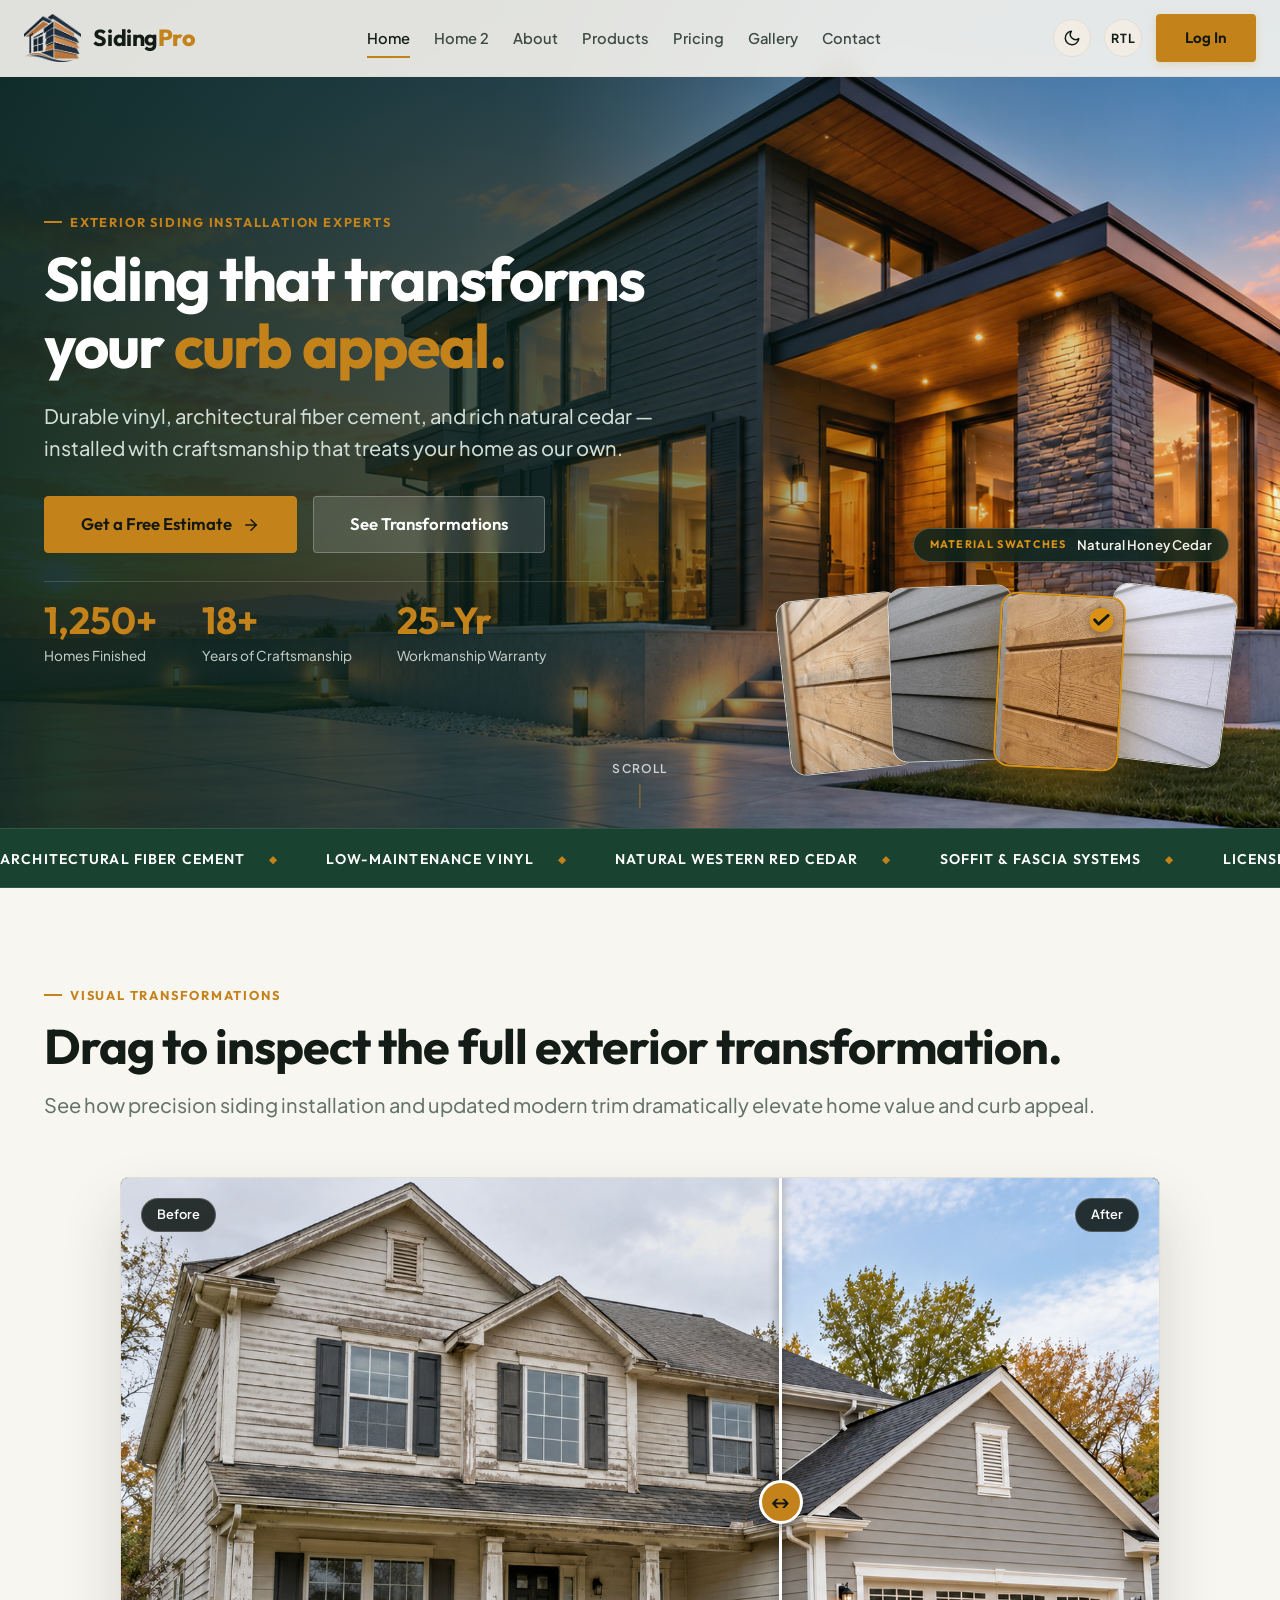
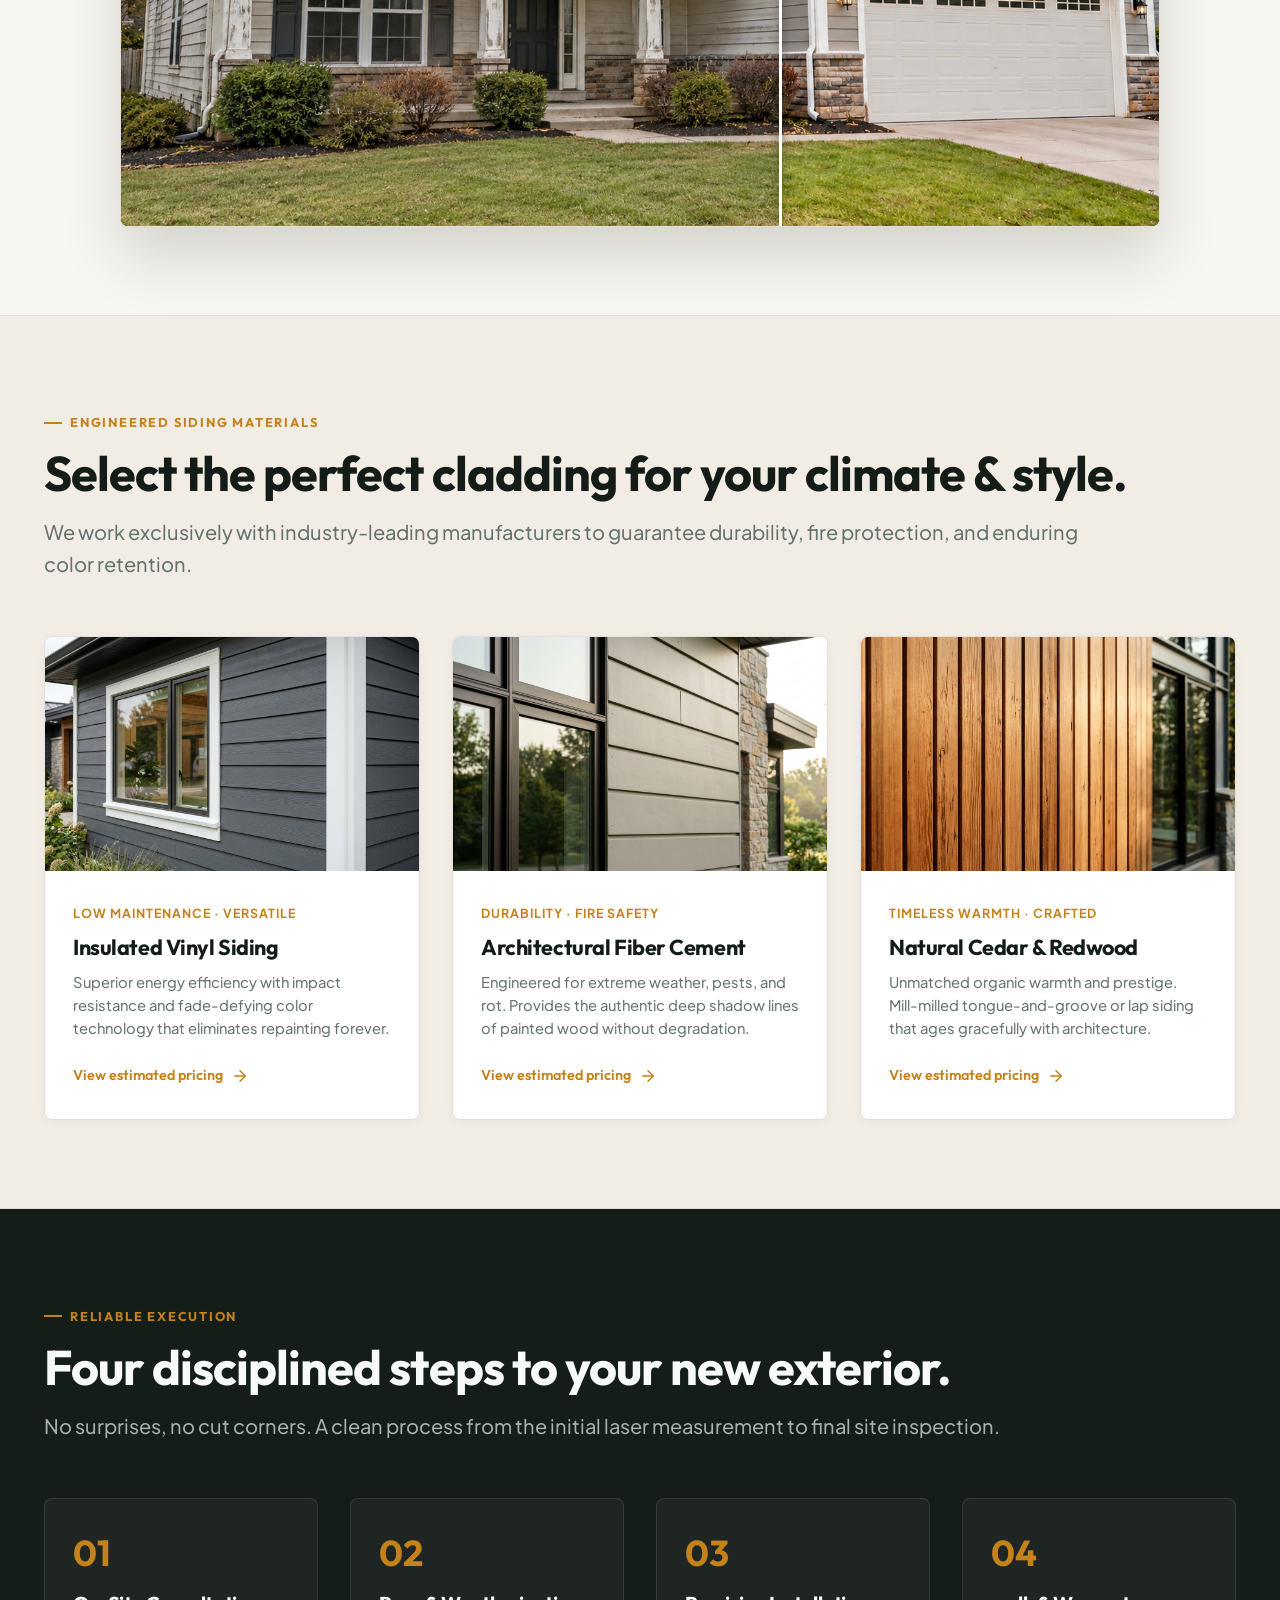
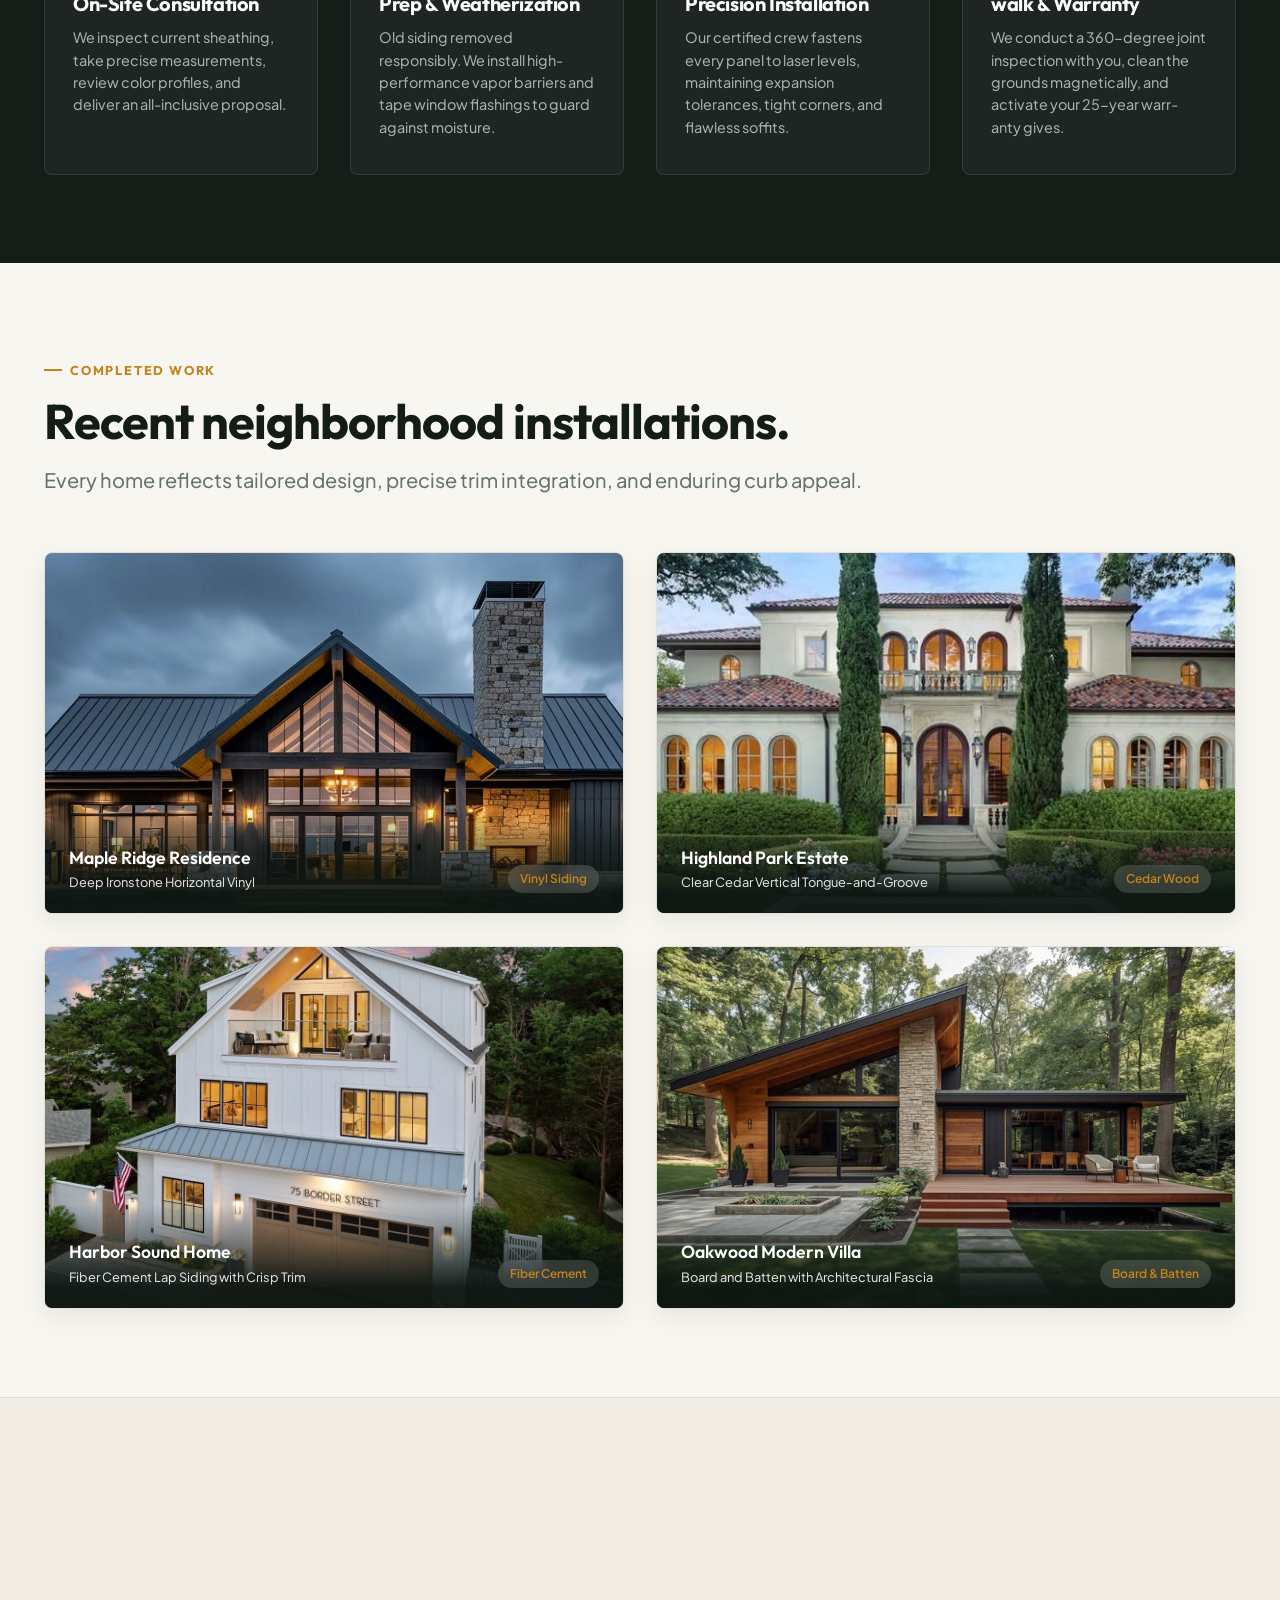
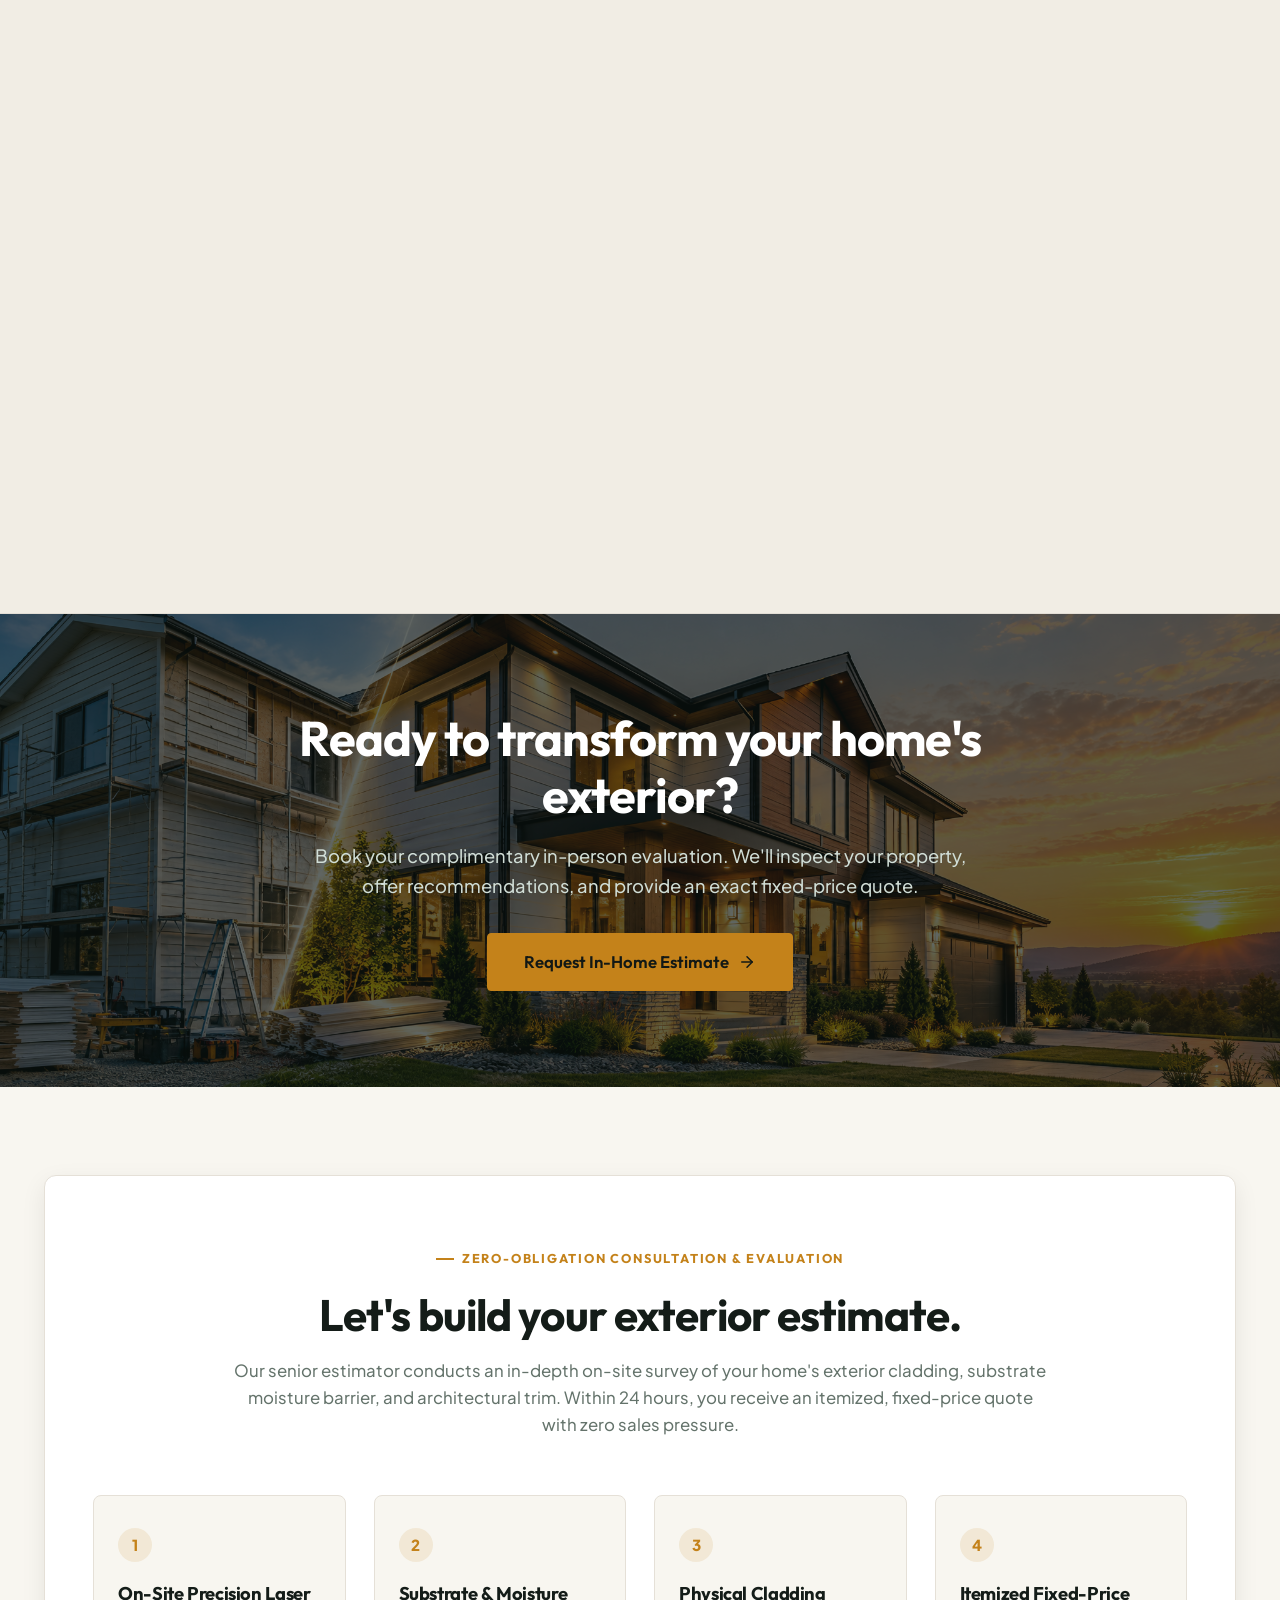
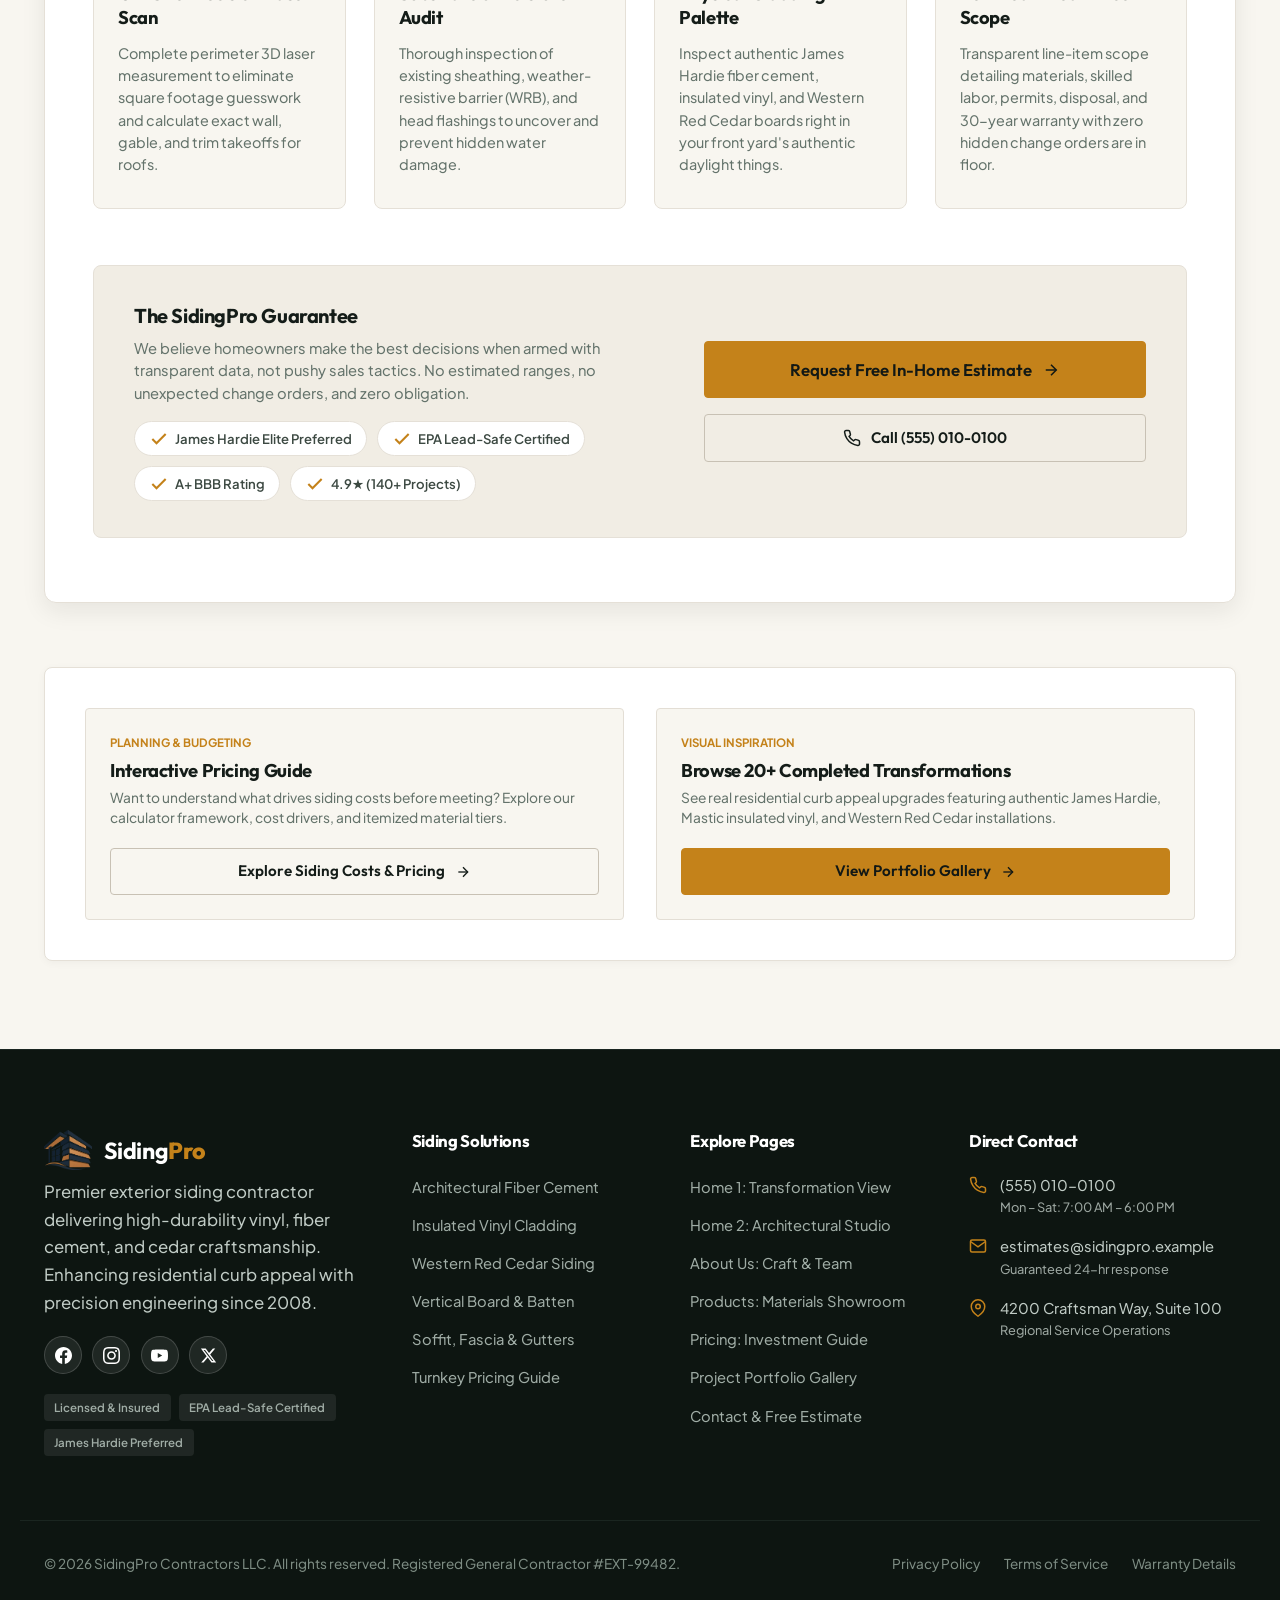
==== commit 3f398c56: "fixing the issue" ====
--- a/index.html
+++ b/index.html
@@ -251,8 +251,7 @@
             <div class="card-body">
               <span class="card-tag">Low Maintenance · Versatile</span>
               <h3>Insulated Vinyl Siding</h3>
-              <p>Superior energy efficiency with impact resistance and fade-defying color technology that eliminates
-                repainting forever.</p>
+              <p>Superior energy efficiency with impact resistance and fade-defying color technology that eliminates repainting forever.</p>
               <a href="#pricing" class="card-link">
                 <span>View estimated pricing</span>
                 <svg class="arrow-icon" viewBox="0 0 24 24" fill="none" stroke="currentColor" stroke-width="2"
@@ -270,10 +269,9 @@
               <img src="images/mat_cement_modern.jpg" alt="Architectural Fiber Cement Siding" loading="lazy">
             </div>
             <div class="card-body">
-              <span class="card-tag">Maximum Durability · Class A Fire</span>
+              <span class="card-tag">Durability · Fire Safety</span>
               <h3>Architectural Fiber Cement</h3>
-              <p>Engineered for extreme weather, pests, and rot. Provides the authentic deep shadow lines of painted
-                wood without the degradation.</p>
+              <p>Engineered for extreme weather, pests, and rot. Provides the authentic deep shadow lines of painted wood without degradation.</p>
               <a href="#pricing" class="card-link">
                 <span>View estimated pricing</span>
                 <svg class="arrow-icon" viewBox="0 0 24 24" fill="none" stroke="currentColor" stroke-width="2"
@@ -291,10 +289,9 @@
               <img src="images/mat_cedar_modern.jpg" alt="Natural Cedar Wood Siding" loading="lazy">
             </div>
             <div class="card-body">
-              <span class="card-tag">Timeless Warmth · Hand Crafted</span>
-              <h3>Natural Cedar &amp; Redwood </h3>
-              <p>Unmatched organic warmth and prestige. Mill-milled tongue-and-groove or lap siding that ages grace with
-                your architecture.</p>
+              <span class="card-tag">Timeless Warmth · Crafted</span>
+              <h3>Natural Cedar &amp; Redwood</h3>
+              <p>Unmatched organic warmth and prestige. Mill-milled tongue-and-groove or lap siding that ages gracefully with architecture.</p>
               <a href="#pricing" class="card-link">
                 <span>View estimated pricing</span>
                 <svg class="arrow-icon" viewBox="0 0 24 24" fill="none" stroke="currentColor" stroke-width="2"
@@ -565,7 +562,7 @@
               <div class="h1-eval-num">3</div>
               <h3>Physical Cladding Palette</h3>
               <p>Inspect authentic James Hardie fiber cement, insulated vinyl, and Western Red Cedar boards right in
-                your front yard's authentic daylight.</p>
+                your front yard's authentic daylight things.</p>
             </div>
 
             <div class="h1-eval-card">
--- a/style.css
+++ b/style.css
@@ -376,7 +376,7 @@
   gap: 0.75rem;
   font-family: var(--font-display);
   font-weight: 700;
-  font-size: 1.35rem;
+  font-size: 1.45rem;
   color: var(--text-main);
   letter-spacing: -0.02em;
   text-decoration: none;
@@ -389,17 +389,18 @@
 }
 
 .site-logo-img {
-  height: 38px;
+  height: 48px;
   width: auto;
-  max-width: 44px;
+  max-width: 58px;
   object-fit: contain;
   display: block;
-  filter: drop-shadow(0 2px 4px rgba(0, 0, 0, 0.12));
+  image-rendering: -webkit-optimize-contrast;
+  image-rendering: crisp-edges;
   transition: transform var(--transition-fast);
 }
 
 .site-logo:hover .site-logo-img {
-  transform: scale(1.06);
+  transform: scale(1.05);
 }
 
 .site-logo-text {
@@ -1110,9 +1111,11 @@
 }
 
 [dir="rtl"] .hero-c {
-  margin-inline-start: auto;
-  margin-inline-end: 0;
-  text-align: start;
+  margin-inline-start: 0;
+  margin-inline-end: auto;
+  margin-left: auto;
+  margin-right: 0;
+  text-align: right;
 }
 
 .hero h1 {
@@ -1174,7 +1177,8 @@
 .hero-scroll-prompt {
   position: absolute;
   inset-block-end: 1.25rem;
-  inset-inline-start: 50%;
+  left: 50%;
+  right: auto;
   transform: translateX(-50%);
   z-index: 3;
   display: flex;
@@ -1189,6 +1193,12 @@
   opacity: 0.75;
 }
 
+[dir="rtl"] .hero-scroll-prompt {
+  left: 50%;
+  right: auto;
+  transform: translateX(-50%);
+}
+
 .hero-scroll-prompt i {
   width: 1px;
   height: 24px;
@@ -1201,7 +1211,8 @@
 .hero-material-selector {
   position: absolute;
   inset-block-end: clamp(2.5rem, 5vh, 4rem);
-  inset-inline-end: clamp(1.5rem, 4vw, 4rem);
+  right: clamp(1.5rem, 4vw, 4rem);
+  left: auto;
   z-index: 10;
   display: flex;
   flex-direction: column;
@@ -1210,8 +1221,8 @@
 }
 
 [dir="rtl"] .hero-material-selector {
-  inset-inline-end: auto;
-  inset-inline-start: clamp(1.5rem, 4vw, 4rem);
+  right: auto;
+  left: clamp(1.5rem, 4vw, 4rem);
   align-items: flex-start;
 }
 
@@ -1389,10 +1400,12 @@
 @media (max-width: 1200px) {
   .hero-material-selector {
     inset-block-end: 2rem;
-    inset-inline-end: 2rem;
+    right: 2rem;
+    left: auto;
   }
   [dir="rtl"] .hero-material-selector {
-    inset-inline-start: 2rem;
+    right: auto;
+    left: 2rem;
   }
 }
 
@@ -1408,8 +1421,8 @@
   .hero-material-selector {
     position: relative;
     inset-block-end: auto;
-    inset-inline-end: auto;
-    inset-inline-start: auto;
+    right: auto;
+    left: auto;
     align-items: center;
     margin-block-start: 2.5rem;
     width: 100%;
@@ -1417,7 +1430,8 @@
 
   [dir="rtl"] .hero-material-selector {
     align-items: center;
-    inset-inline-start: auto;
+    right: auto;
+    left: auto;
   }
 
   .material-card {
@@ -1564,8 +1578,9 @@
 .ba .hd::after {
   content: "↔";
   position: absolute;
-  inset-block-start: 50%;
-  inset-inline-start: 50%;
+  top: 50%;
+  left: 50%;
+  right: auto;
   transform: translate(-50%, -50%);
   width: 44px;
   height: 44px;
@@ -1577,6 +1592,13 @@
   font-weight: 700;
   border: 3px solid #ffffff;
   box-shadow: 0 4px 12px rgba(0, 0, 0, 0.4);
+  box-sizing: border-box;
+}
+
+[dir="rtl"] .ba .hd::after {
+  left: 50%;
+  right: auto;
+  transform: translate(-50%, -50%);
 }
 
 .ba input[type="range"] {
@@ -2076,6 +2098,33 @@
   }
 }
 
+@media (max-width: 480px) {
+  .estimate-secondary-cta-wrap {
+    padding: 1.25rem 0.85rem;
+    width: 100%;
+    max-width: 100%;
+    box-sizing: border-box;
+    overflow: hidden;
+  }
+
+  .estimate-sec-card {
+    padding: 1.25rem 0.85rem;
+    width: 100%;
+    max-width: 100%;
+    box-sizing: border-box;
+  }
+
+  .estimate-sec-card .btn {
+    width: 100% !important;
+    white-space: normal;
+    text-align: center;
+    justify-content: center;
+    padding: 0.75rem 0.85rem;
+    font-size: 0.85rem;
+    box-sizing: border-box;
+  }
+}
+
 .estimate-sec-card {
   background: var(--bg-body);
   border: 1px solid var(--border-subtle);
@@ -2085,6 +2134,9 @@
   flex-direction: column;
   height: 100%;
   transition: transform var(--transition-normal), border-color var(--transition-normal);
+  min-width: 0;
+  max-width: 100%;
+  box-sizing: border-box;
 }
 
 .estimate-sec-card:hover {
@@ -2500,6 +2552,29 @@
 .mat-lead-body p {
   color: var(--text-muted);
   margin-block-end: 1.5rem;
+}
+
+.mat-lead-specs {
+  display: flex;
+  gap: 1.5rem;
+  margin-block-end: 1.5rem;
+  font-size: 0.85rem;
+  color: var(--text-muted);
+}
+
+.mat-lead-spec-item {
+  display: flex;
+  gap: 0.35rem;
+  align-items: baseline;
+}
+
+.mat-lead-spec-item .spec-label {
+  font-weight: 700;
+  color: var(--text-main);
+}
+
+.mat-lead-spec-item .spec-value {
+  color: var(--text-muted);
 }
 
 .mat-side-stack {
@@ -3142,7 +3217,7 @@
   position: relative;
   padding-block: 8.5rem 5.5rem;
   background: linear-gradient(rgba(14, 21, 18, 0.78), rgba(14, 21, 18, 0.86)),
-              url('images/craftsmanship.jpg') center/cover no-repeat;
+              url('images/Banner/About.png') center/cover no-repeat;
   text-align: center;
   color: #ffffff;
   overflow: hidden;
@@ -3679,13 +3754,14 @@
   font-size: 0.88rem;
   color: var(--text-muted);
   display: flex;
-  align-items: flex-start;
+  align-items: center;
   gap: 0.5rem;
 }
 
 .mat-knowledge-points li strong {
   color: var(--text-main);
   font-weight: 600;
+  flex-shrink: 0;
 }
 
 /* About Journey Flow */
@@ -3927,24 +4003,46 @@
 }
 
 .about-cta-box {
-  background: var(--bg-surface);
+  position: relative;
+  background: linear-gradient(rgba(14, 21, 18, 0.85), rgba(14, 21, 18, 0.92)),
+              url('images/cta_about.jpg') center/cover no-repeat;
   border: 1px solid var(--border-card);
   border-radius: var(--radius-lg);
-  padding: 4rem 3rem;
+  padding: 4.5rem 3rem;
   text-align: center;
   max-width: 860px;
   margin-inline: auto;
-  box-shadow: var(--shadow-md);
-}
-
-.about-cta-box h2 {
+  box-shadow: var(--shadow-xl);
+  color: #ffffff;
+  overflow: hidden;
+}
+
+.pricing-cta-box {
+  position: relative;
+  background: linear-gradient(rgba(14, 21, 18, 0.85), rgba(14, 21, 18, 0.92)),
+              url('images/cta_pricing.jpg') center/cover no-repeat;
+  border: 1px solid var(--border-card);
+  border-radius: var(--radius-lg);
+  padding: 4.5rem 3rem;
+  text-align: center;
+  max-width: 860px;
+  margin-inline: auto;
+  box-shadow: var(--shadow-xl);
+  color: #ffffff;
+  overflow: hidden;
+}
+
+.about-cta-box h2,
+.pricing-cta-box h2 {
   font-size: clamp(2rem, 3.8vw, 3rem);
   margin-block-end: 1rem;
-}
-
-.about-cta-box p {
+  color: #ffffff;
+}
+
+.about-cta-box p,
+.pricing-cta-box p {
   font-size: 1.1rem;
-  color: var(--text-muted);
+  color: #d1ded7;
   max-width: 58ch;
   margin-inline: auto;
   margin-block-end: 2.25rem;
@@ -4019,7 +4117,6 @@
   }
 
   /* Single or Two Div Rows Centering across all pages */
-  .mat-grid,
   .proc-grid,
   .gal-grid,
   .price-grid,
@@ -4039,9 +4136,6 @@
     justify-items: center !important;
   }
 
-  .mat-grid > *,
-  .gal-grid > *,
-  .price-grid > *,
   .monument-visual-grid > *,
   .transparency-grid > *,
   .mat-cost-grid > *,
@@ -4055,7 +4149,46 @@
 
   /* Home 1 */
   .mat-grid {
-    grid-template-columns: 1fr;
+    grid-template-columns: repeat(3, 1fr);
+    gap: 1.5rem;
+    width: 100%;
+  }
+
+  .mat-grid > * {
+    max-width: 100%;
+    width: 100%;
+  }
+
+  .mat-card .card-body {
+    padding: 1.75rem 1.25rem;
+  }
+
+  .mat-card .card-tag {
+    font-size: 0.74rem;
+    white-space: nowrap;
+    overflow: hidden;
+    text-overflow: ellipsis;
+    height: 1.25rem;
+    line-height: 1.25rem;
+    margin-block-end: 0.65rem;
+  }
+
+  .mat-card .card-body h3 {
+    font-size: 1.25rem;
+    min-height: 1.8rem;
+    line-height: 1.35;
+    margin-block-end: 0.65rem;
+  }
+
+  .mat-card .card-body p {
+    font-size: 0.88rem;
+    line-height: 1.55;
+    min-height: 5.6rem;
+    margin-block-end: 1.5rem;
+  }
+
+  .mat-card .card-link {
+    margin-block-start: auto;
   }
 
   .proc-grid {
@@ -4063,11 +4196,25 @@
   }
 
   .gal-grid {
-    grid-template-columns: 1fr;
+    grid-template-columns: repeat(2, 1fr);
+    gap: 1.5rem;
+    width: 100%;
+  }
+
+  .gal-grid > * {
+    max-width: 100%;
+    width: 100%;
   }
 
   .price-grid {
-    grid-template-columns: 1fr;
+    grid-template-columns: repeat(3, 1fr);
+    gap: 1.5rem;
+    width: 100%;
+  }
+
+  .price-grid > * {
+    max-width: 100%;
+    width: 100%;
   }
 
   .estimate-wrap {
@@ -4085,6 +4232,12 @@
     inset-inline-start: 0;
     inset-block-end: -6%;
     width: 36%;
+  }
+
+  .h2-hero-indicator {
+    inset-inline-end: 1.25rem;
+    inset-block-start: 1.25rem;
+    max-width: 240px;
   }
 
   .philosophy-grid {
@@ -4286,6 +4439,26 @@
   }
 }
 
+/* Tablet Portrait (<=768px) */
+@media (max-width: 768px) {
+  .mat-grid,
+  .gal-grid,
+  .price-grid {
+    grid-template-columns: 1fr;
+    gap: 1.5rem;
+    justify-content: center !important;
+    justify-items: center !important;
+  }
+
+  .mat-grid > *,
+  .gal-grid > *,
+  .price-grid > * {
+    max-width: 580px;
+    width: 100%;
+    margin-inline: auto;
+  }
+}
+
 /* Mobile (Samsung Galaxy S8+ 360x740) */
 @media (max-width: 640px) {
   .section,
@@ -4301,6 +4474,15 @@
     display: none;
   }
 
+  .site-logo-img {
+    height: 40px;
+    max-width: 50px;
+  }
+
+  .site-logo-text {
+    font-size: 1.3rem;
+  }
+
   /* Home 1 */
   .hero {
     padding-block-start: 6.5rem;
@@ -4362,6 +4544,37 @@
 
   .mat-side-stack {
     grid-template-columns: 1fr;
+  }
+
+  .mat-lead-body {
+    padding: 1.5rem 1.25rem;
+  }
+
+  .mat-lead-specs {
+    display: flex;
+    flex-direction: column;
+    gap: 0.65rem;
+    background: var(--bg-subtle);
+    padding: 0.85rem 1rem;
+    border-radius: var(--radius-sm);
+    border: 1px solid var(--border-subtle);
+    margin-block-end: 1.5rem;
+  }
+
+  .mat-lead-spec-item {
+    display: flex;
+    justify-content: space-between;
+    align-items: center;
+    font-size: 0.82rem;
+  }
+
+  .mat-lead-spec-item .spec-label {
+    font-weight: 700;
+    color: var(--text-main);
+  }
+
+  .mat-lead-spec-item .spec-value {
+    color: var(--text-muted);
   }
 
   .textures-grid {
@@ -4377,6 +4590,40 @@
     width: 100%;
   }
 
+  .craftsmanship-stage {
+    aspect-ratio: 16/10;
+    min-height: 220px;
+  }
+
+  .craft-popover {
+    width: 225px;
+    padding: 0.85rem 1rem;
+    font-size: 0.8rem;
+  }
+
+  .hotspot-1 .craft-popover {
+    inset-inline-start: 0;
+    transform: none;
+  }
+
+  .craft-hotspot.hotspot-1:hover .craft-popover,
+  .craft-hotspot.hotspot-1.is-open .craft-popover {
+    transform: translateY(-4px);
+  }
+
+  .hotspot-3 .craft-popover {
+    inset-block-start: calc(100% + 10px);
+    inset-block-end: auto;
+    inset-inline-end: 0;
+    inset-inline-start: auto;
+    transform: none;
+  }
+
+  .craft-hotspot.hotspot-3:hover .craft-popover,
+  .craft-hotspot.hotspot-3.is-open .craft-popover {
+    transform: translateY(4px);
+  }
+
   .timeline-architectural {
     grid-template-columns: 1fr;
     gap: 1.5rem;
@@ -4389,13 +4636,34 @@
   .timeline-node {
     display: flex;
     align-items: flex-start;
-    gap: 1.25rem;
+    gap: 1.15rem;
     text-align: start;
   }
 
   .timeline-dot {
     margin: 0;
     flex-shrink: 0;
+  }
+
+  .timeline-content {
+    display: flex;
+    flex-direction: column;
+    gap: 0.35rem;
+    flex: 1;
+  }
+
+  .timeline-title {
+    margin: 0;
+    font-size: 1.05rem;
+    font-weight: 700;
+    color: var(--text-main);
+  }
+
+  .timeline-desc {
+    margin: 0;
+    font-size: 0.85rem;
+    line-height: 1.5;
+    color: var(--text-muted);
   }
 
   .expertise-monument,
@@ -4431,6 +4699,17 @@
 
   .team-editorial-grid {
     grid-template-columns: 1fr;
+  }
+
+  .mat-knowledge-body {
+    padding: 1.5rem 1rem;
+  }
+
+  .mat-knowledge-points li {
+    font-size: 0.82rem;
+    white-space: nowrap;
+    overflow: hidden;
+    text-overflow: ellipsis;
   }
 
   .journey-flow {
@@ -4499,7 +4778,7 @@
   position: relative;
   padding-block: 8.5rem 5.5rem;
   background: linear-gradient(rgba(14, 21, 18, 0.78), rgba(14, 21, 18, 0.86)),
-              url('images/cement.jpg') center/cover no-repeat;
+              url('images/Banner/Product.png') center/cover no-repeat;
   text-align: center;
   color: #ffffff;
   overflow: hidden;
@@ -4623,6 +4902,9 @@
   border-block: 1px solid var(--border-subtle);
   padding-block: 0.85rem;
   transition: background-color var(--transition-normal);
+  width: 100%;
+  max-width: 100vw;
+  box-sizing: border-box;
 }
 
 [data-theme="dark"] .prod-mat-nav-shell {
@@ -4634,14 +4916,16 @@
   align-items: center;
   justify-content: center;
   gap: 0.85rem;
-  overflow-x: auto;
   padding-inline: 1rem;
-  -webkit-overflow-scrolling: touch;
+  max-width: 1200px;
+  margin-inline: auto;
+  box-sizing: border-box;
 }
 
 .prod-mat-btn {
   display: inline-flex;
   align-items: center;
+  justify-content: center;
   gap: 0.6rem;
   padding: 0.65rem 1.4rem;
   border-radius: var(--radius-full);
@@ -4666,6 +4950,26 @@
   color: #ffffff;
   border-color: var(--brand-green);
   box-shadow: var(--shadow-sm);
+}
+
+.btn-text-full {
+  display: inline;
+}
+
+.btn-text-short {
+  display: none;
+}
+
+@media (min-width: 641px) and (max-width: 860px) {
+  .prod-mat-nav {
+    gap: 0.5rem;
+    padding-inline: 0.75rem;
+  }
+
+  .prod-mat-btn {
+    padding: 0.6rem 1rem;
+    font-size: 0.85rem;
+  }
 }
 
 /* Dedicated Material Showcases */
@@ -4779,15 +5083,15 @@
 
 .homeowner-compare-table {
   width: 100%;
-  min-width: 580px;
+  table-layout: fixed;
   border-collapse: collapse;
   text-align: start;
-  font-size: 0.95rem;
+  font-size: 0.92rem;
 }
 
 .homeowner-compare-table th,
 .homeowner-compare-table td {
-  padding: 1.35rem 1.6rem;
+  padding: 1.25rem 1.35rem;
   border-block-end: 1px solid var(--border-subtle);
   vertical-align: top;
 }
@@ -4802,21 +5106,20 @@
   background: var(--bg-subtle);
 }
 
-.homeowner-compare-table th.col-feature {
-  width: 20%;
-}
-
+.homeowner-compare-table th.col-feature,
 .homeowner-compare-table td.feature-title {
+  width: 22%;
   font-family: var(--font-display);
   font-weight: 700;
   color: var(--text-main);
   background: var(--bg-subtle);
 }
 
-.homeowner-compare-table td {
+.homeowner-compare-table th:not(.col-feature),
+.homeowner-compare-table td:not(.feature-title) {
+  width: 26%;
   color: var(--text-body);
   line-height: 1.55;
-  width: 26.66%;
 }
 
 .homeowner-compare-table tr:last-child td {
@@ -5249,24 +5552,29 @@
 
 /* Products Consultation CTA */
 .prod-cta-box {
-  background: var(--bg-surface);
+  position: relative;
+  background: linear-gradient(rgba(14, 21, 18, 0.85), rgba(14, 21, 18, 0.92)),
+              url('images/cta_products.jpg') center/cover no-repeat;
   border: 1px solid var(--border-card);
   border-radius: var(--radius-lg);
-  padding: 4rem 3rem;
+  padding: 4.5rem 3rem;
   text-align: center;
   max-width: 860px;
   margin-inline: auto;
-  box-shadow: var(--shadow-md);
+  box-shadow: var(--shadow-xl);
+  color: #ffffff;
+  overflow: hidden;
 }
 
 .prod-cta-box h2 {
   font-size: clamp(2rem, 3.8vw, 3rem);
   margin-block-end: 1rem;
+  color: #ffffff;
 }
 
 .prod-cta-box p {
   font-size: 1.1rem;
-  color: var(--text-muted);
+  color: #d1ded7;
   max-width: 58ch;
   margin-inline: auto;
   margin-block-end: 2.25rem;
@@ -5312,6 +5620,50 @@
 }
 
 @media (max-width: 640px) {
+  /* Material Navigation Filter Bar Mobile Fix (360px) */
+  .prod-mat-nav-shell {
+    padding-block: 0.5rem;
+    overflow: hidden;
+  }
+
+  .prod-mat-nav {
+    display: grid;
+    grid-template-columns: repeat(3, minmax(0, 1fr));
+    gap: 0.35rem;
+    padding-inline: 0.55rem;
+    width: 100%;
+    max-width: 100%;
+    overflow-x: hidden;
+    box-sizing: border-box;
+  }
+
+  .prod-mat-btn {
+    width: 100%;
+    min-width: 0;
+    padding: 0.6rem 0.2rem;
+    font-size: 0.78rem;
+    font-weight: 600;
+    justify-content: center;
+    text-align: center;
+    white-space: nowrap;
+    overflow: hidden;
+    text-overflow: ellipsis;
+    border-radius: var(--radius-full);
+    box-sizing: border-box;
+    gap: 0;
+  }
+
+  .btn-text-full {
+    display: none;
+  }
+
+  .btn-text-short {
+    display: inline;
+    white-space: nowrap;
+    overflow: hidden;
+    text-overflow: ellipsis;
+  }
+
   .mat-feature-visual {
     width: 100%;
     max-width: 100%;
@@ -5345,11 +5697,45 @@
   }
 
   .decision-guide-box {
-    padding: 2rem 1.5rem;
+    padding: 1.75rem 1rem;
+  }
+
+  .priority-selector-row {
+    display: flex;
+    flex-direction: column;
+    gap: 0.65rem;
+  }
+
+  .priority-btn {
+    width: 100%;
+    justify-content: flex-start;
+    padding: 0.75rem 1rem;
+    font-size: 0.84rem;
+    white-space: nowrap;
+    overflow: hidden;
+    text-overflow: ellipsis;
+  }
+
+  .priority-btn span {
+    white-space: nowrap;
+    overflow: hidden;
+    text-overflow: ellipsis;
   }
 
   .prod-cta-box {
     padding: 2.5rem 1.5rem;
+  }
+}
+
+@media (max-width: 350px) {
+  .prod-mat-nav {
+    gap: 0.25rem;
+    padding-inline: 0.35rem;
+  }
+
+  .prod-mat-btn {
+    padding: 0.52rem 0.15rem;
+    font-size: 0.72rem;
   }
 }
 
@@ -5360,7 +5746,7 @@
   position: relative;
   padding-block: 8.5rem 4.5rem;
   background: linear-gradient(rgba(14, 21, 18, 0.78), rgba(14, 21, 18, 0.86)),
-              url('images/arch_hero.jpg') center/cover no-repeat;
+              url('images/Banner/gallery.png') center/cover no-repeat;
   text-align: center;
   color: #ffffff;
   overflow: hidden;
@@ -5467,6 +5853,8 @@
   width: 100%;
   height: 100%;
   object-fit: cover;
+  object-position: center;
+  display: block;
   transition: transform var(--transition-slow);
 }
 
@@ -5624,6 +6012,8 @@
   width: 100%;
   height: 100%;
   object-fit: cover;
+  object-position: center;
+  display: block;
 }
 
 .lightbox-details {
@@ -5633,6 +6023,27 @@
   align-items: center;
   flex-wrap: wrap;
   gap: 1.5rem;
+}
+
+/* Gallery Consultation CTA */
+.gallery-cta-section {
+  position: relative;
+  background: linear-gradient(rgba(14, 21, 18, 0.85), rgba(14, 21, 18, 0.92)),
+              url('images/cta_gallery.jpg') center/cover no-repeat;
+  padding-block: 6rem;
+  color: #ffffff;
+  text-align: center;
+  overflow: hidden;
+}
+
+.gallery-cta-section h2 {
+  color: #ffffff;
+  font-size: clamp(2rem, 3.8vw, 3rem);
+  margin-block-end: 1rem;
+}
+
+.gallery-cta-section p {
+  color: #d1ded7 !important;
 }
 
 /* ==========================================================================
@@ -5642,7 +6053,7 @@
   position: relative;
   padding-block: 8.5rem 4.5rem;
   background: linear-gradient(rgba(14, 21, 18, 0.78), rgba(14, 21, 18, 0.86)),
-              url('images/Home/hero.png') center/cover no-repeat;
+              url('images/Banner/Contact.jpg') center/cover no-repeat;
   text-align: center;
   color: #ffffff;
   overflow: hidden;
@@ -5728,6 +6139,12 @@
   height: 100%;
 }
 
+.contact-form-row {
+  display: grid;
+  grid-template-columns: 1fr 1fr;
+  gap: 1.25rem;
+}
+
 .contact-form-guarantees {
   display: flex;
   flex-direction: column;
@@ -5769,7 +6186,7 @@
   box-shadow: var(--shadow-sm);
   display: flex;
   flex-direction: column;
-  flex: 1.1;
+  flex: 1.15;
   justify-content: space-between;
 }
 
@@ -5782,15 +6199,52 @@
   box-shadow: var(--shadow-sm);
   display: flex;
   flex-direction: column;
-  flex: 0.9;
+  flex: 0.85;
   justify-content: space-between;
+  gap: 1rem;
+}
+
+.contact-social-head {
+  display: flex;
+  flex-direction: column;
+  gap: 0.55rem;
+}
+
+.contact-social-badge {
+  display: inline-flex;
+  align-items: center;
+  gap: 0.45rem;
+  font-size: 0.72rem;
+  font-weight: 700;
+  text-transform: uppercase;
+  letter-spacing: 0.08em;
+  color: var(--brand-accent);
+  background: var(--brand-accent-bg);
+  padding: 0.25rem 0.65rem;
+  border-radius: var(--radius-full);
+  width: fit-content;
+}
+
+.contact-social-notice {
+  display: flex;
+  align-items: center;
+  gap: 0.5rem;
+  font-size: 0.78rem;
+  color: var(--text-muted);
+  padding-block-start: 0.65rem;
+  border-block-start: 1px solid var(--border-subtle);
+}
+
+.contact-social-notice svg {
+  color: var(--brand-accent);
+  flex-shrink: 0;
 }
 
 .contact-social-grid {
   display: grid;
   grid-template-columns: repeat(2, 1fr);
   gap: 0.85rem;
-  margin-block-start: 1rem;
+  margin-block-start: 0;
 }
 
 .contact-social-btn {
@@ -5969,13 +6423,18 @@
   }
 }
 
-@media (max-width: 600px) {
+@media (max-width: 640px) {
   .gallery-grid {
     grid-template-columns: 1fr;
   }
 
   .contact-form-card {
-    padding: 2rem 1.25rem;
+    padding: 1.75rem 1rem;
+  }
+
+  .contact-form-row {
+    grid-template-columns: 1fr;
+    gap: 1rem;
   }
 
   .map-frame-wrapper {
@@ -5990,7 +6449,7 @@
   position: relative;
   padding-block: 8.5rem 5.5rem;
   background: linear-gradient(rgba(14, 21, 18, 0.78), rgba(14, 21, 18, 0.86)),
-              url('images/hero.jpg') center/cover no-repeat;
+              url('images/Banner/pricing.png') center/cover no-repeat;
   text-align: center;
   color: #ffffff;
   overflow: hidden;
@@ -6164,6 +6623,7 @@
   width: 100%;
   height: 100%;
   object-fit: cover;
+  object-position: center;
   transition: transform 0.5s ease;
   display: block;
 }
@@ -6248,6 +6708,8 @@
   width: 100%;
   height: 100%;
   object-fit: cover;
+  object-position: center;
+  display: block;
   transition: transform var(--transition-slow);
 }
 
@@ -6301,7 +6763,7 @@
   background: var(--bg-surface);
   border: 1px solid var(--border-card);
   border-radius: var(--radius-md);
-  padding: 2.25rem 2rem;
+  padding: 2.25rem 1.4rem;
   box-shadow: var(--shadow-sm);
   display: flex;
   flex-direction: column;
@@ -6366,12 +6828,16 @@
   display: flex;
   align-items: center;
   gap: 0.5rem;
+  white-space: nowrap;
+  overflow: hidden;
+  text-overflow: ellipsis;
 }
 
 .mat-cost-specs-list li::before {
   content: "•";
   color: var(--brand-accent);
   font-size: 1.2rem;
+  flex-shrink: 0;
 }
 
 /* 6-Step Progression Pipeline */
@@ -6859,11 +7325,17 @@
   .quiz-container-box,
   .transparency-box,
   .doc-mockup-box {
-    padding: 1.5rem 1rem;
+    padding: 1.25rem 0.85rem;
     width: 100%;
     max-width: 100%;
     box-sizing: border-box;
     overflow: hidden;
+  }
+
+  .doc-mockup-header {
+    flex-direction: column;
+    align-items: flex-start;
+    gap: 0.75rem;
   }
 
   .quiz-questions-column,
@@ -6877,7 +7349,7 @@
   .quiz-btn-group {
     display: grid;
     grid-template-columns: 1fr;
-    gap: 0.5rem;
+    gap: 0.45rem;
     width: 100%;
     box-sizing: border-box;
   }
@@ -6885,11 +7357,62 @@
   .quiz-option-btn {
     width: 100%;
     text-align: center;
-    padding: 0.65rem 0.85rem;
+    padding: 0.65rem 0.75rem;
     font-size: 0.85rem;
     white-space: normal;
     word-break: break-word;
     box-sizing: border-box;
+  }
+
+  .quiz-summary-card {
+    padding: 1.25rem 0.85rem !important;
+    width: 100% !important;
+    max-width: 100% !important;
+    box-sizing: border-box !important;
+    overflow: hidden !important;
+  }
+
+  .quiz-summary-list {
+    margin-block: 0.85rem !important;
+    padding-block: 0.85rem !important;
+    gap: 0.65rem !important;
+    width: 100% !important;
+    box-sizing: border-box !important;
+  }
+
+  .quiz-summary-item {
+    display: flex !important;
+    flex-direction: column !important;
+    align-items: flex-start !important;
+    gap: 0.2rem !important;
+    font-size: 0.85rem !important;
+    width: 100% !important;
+    box-sizing: border-box !important;
+    border-block-end: 1px dashed var(--border-subtle) !important;
+    padding-block-end: 0.4rem !important;
+  }
+
+  .quiz-summary-item span {
+    font-size: 0.72rem !important;
+    color: var(--text-muted) !important;
+    text-transform: uppercase !important;
+    letter-spacing: 0.05em !important;
+  }
+
+  .quiz-summary-item strong {
+    font-size: 0.92rem !important;
+    color: var(--text-main) !important;
+    word-break: break-word !important;
+  }
+
+  .quiz-summary-card .btn {
+    width: 100% !important;
+    white-space: normal !important;
+    text-align: center !important;
+    justify-content: center !important;
+    padding: 0.85rem 1rem !important;
+    font-size: 0.88rem !important;
+    box-sizing: border-box !important;
   }
 }
 
@@ -7469,10 +7992,12 @@
   justify-content: space-between;
   flex-wrap: wrap;
   gap: 1.5rem;
-  background: var(--bg-subtle);
+  background: linear-gradient(rgba(14, 21, 18, 0.88), rgba(14, 21, 18, 0.94)),
+              url('images/cta.jpg') center/cover no-repeat;
   border-radius: var(--radius-md);
-  padding: 1.5rem 2rem;
+  padding: 1.85rem 2.25rem;
   border: 1px solid var(--border-card);
+  box-shadow: var(--shadow-lg);
 }
 
 .h2-consult-action-left {
@@ -7723,9 +8248,27 @@
   .gallery-toolbar-wrap {
     flex-direction: column;
     align-items: stretch;
+    gap: 1.25rem;
+  }
+  .gallery-filter-toolbar {
+    display: grid;
+    grid-template-columns: repeat(2, 1fr);
+    gap: 0.5rem;
+    width: 100%;
+  }
+  .gallery-filter-toolbar .filter-pill {
+    width: 100%;
+    text-align: center;
+    padding: 0.55rem 0.35rem;
+    font-size: 0.82rem;
+    white-space: nowrap;
+    overflow: hidden;
+    text-overflow: ellipsis;
   }
   .gallery-search-wrap {
     max-width: 100%;
+    min-width: 0;
+    width: 100%;
   }
 }
 
@@ -7868,6 +8411,126 @@
   }
 }
 
+/* ==========================================================================
+   23. MOBILE RESPONSIVE TABLES (ONE AFTER ANOTHER - ZERO HORIZONTAL SCROLL)
+   Transforms multi-column comparison & document tables into vertical card stacks
+   ========================================================================== */
+@media (max-width: 640px) {
+  .comparison-table-wrap {
+    overflow-x: visible !important;
+    background: transparent !important;
+    border: none !important;
+    box-shadow: none !important;
+    padding: 0 !important;
+    margin-block-start: 1.5rem !important;
+  }
+
+  .arch-compare-table,
+  .doc-table,
+  .homeowner-compare-table {
+    display: block !important;
+    width: 100% !important;
+    min-width: 0 !important;
+    border: none !important;
+    margin: 0 !important;
+  }
+
+  .arch-compare-table thead,
+  .doc-table thead,
+  .homeowner-compare-table thead {
+    display: none !important;
+  }
+
+  .arch-compare-table tbody,
+  .doc-table tbody,
+  .homeowner-compare-table tbody {
+    display: flex !important;
+    flex-direction: column !important;
+    gap: 1.25rem !important;
+    width: 100% !important;
+  }
+
+  .arch-compare-table tr,
+  .doc-table tr,
+  .homeowner-compare-table tr {
+    display: flex !important;
+    flex-direction: column !important;
+    background: var(--bg-surface) !important;
+    border: 1px solid var(--border-card) !important;
+    border-radius: var(--radius-md) !important;
+    padding: 1.25rem 1rem !important;
+    box-shadow: var(--shadow-sm) !important;
+    gap: 0.65rem !important;
+    width: 100% !important;
+    box-sizing: border-box !important;
+  }
+
+  .arch-compare-table td,
+  .doc-table td,
+  .homeowner-compare-table td {
+    display: flex !important;
+    flex-direction: column !important;
+    align-items: flex-start !important;
+    text-align: start !important;
+    padding: 0.35rem 0 !important;
+    border: none !important;
+    border-block-end: 1px dashed var(--border-subtle) !important;
+    font-size: 0.88rem !important;
+    width: 100% !important;
+    box-sizing: border-box !important;
+    white-space: normal !important;
+    word-break: break-word !important;
+  }
+
+  .arch-compare-table td:last-child,
+  .doc-table td:last-child,
+  .homeowner-compare-table td:last-child {
+    border-block-end: none !important;
+  }
+
+  .arch-compare-table td:first-child,
+  .doc-table td:first-child,
+  .homeowner-compare-table td:first-child,
+  .homeowner-compare-table td.feature-title {
+    font-family: var(--font-display) !important;
+    font-size: 1.15rem !important;
+    font-weight: 700 !important;
+    color: var(--brand-accent) !important;
+    border-block-end: 1px solid var(--border-strong) !important;
+    padding-block-end: 0.5rem !important;
+    margin-block-end: 0.25rem !important;
+  }
+
+  .arch-compare-table td[data-label]:not(:first-child)::before,
+  .doc-table td[data-label]:not(:first-child)::before,
+  .homeowner-compare-table td[data-label]:not(:first-child)::before {
+    content: attr(data-label);
+    font-size: 0.74rem;
+    font-weight: 700;
+    text-transform: uppercase;
+    letter-spacing: 0.06em;
+    color: var(--text-muted);
+    margin-block-end: 0.2rem;
+  }
+
+  [dir="rtl"] .arch-compare-table td,
+  [dir="rtl"] .doc-table td,
+  [dir="rtl"] .homeowner-compare-table td {
+    text-align: start !important;
+    align-items: flex-start !important;
+  }
+
+  .hours-table,
+  .hours-table tbody,
+  .hours-table tr,
+  .hours-table td {
+    display: block !important;
+    width: 100% !important;
+    text-align: start !important;
+    padding: 0.25rem 0 !important;
+  }
+}
+
 @media (max-width: 360px) {
   .site-header {
     padding-inline: 0.75rem;
@@ -7879,9 +8542,39 @@
   }
 
   .container {
-    padding-inline: 1rem;
-  }
-}
-
-
-
+    padding-inline: 0.75rem !important;
+  }
+
+  .estimate-secondary-cta-wrap {
+    padding: 1rem 0.65rem !important;
+  }
+
+  .estimate-sec-card {
+    padding: 1rem 0.65rem !important;
+  }
+
+  .estimate-sec-card .btn {
+    padding: 0.65rem 0.5rem !important;
+    font-size: 0.82rem !important;
+  }
+
+  .quiz-container-box,
+  .doc-mockup-box,
+  .transparency-box {
+    padding: 1rem 0.65rem !important;
+  }
+
+  .quiz-summary-card {
+    padding: 1rem 0.65rem !important;
+  }
+
+  .arch-compare-table tr,
+  .doc-table tr,
+  .homeowner-compare-table tr {
+    padding: 1rem 0.75rem !important;
+  }
+}
+
+
+
+
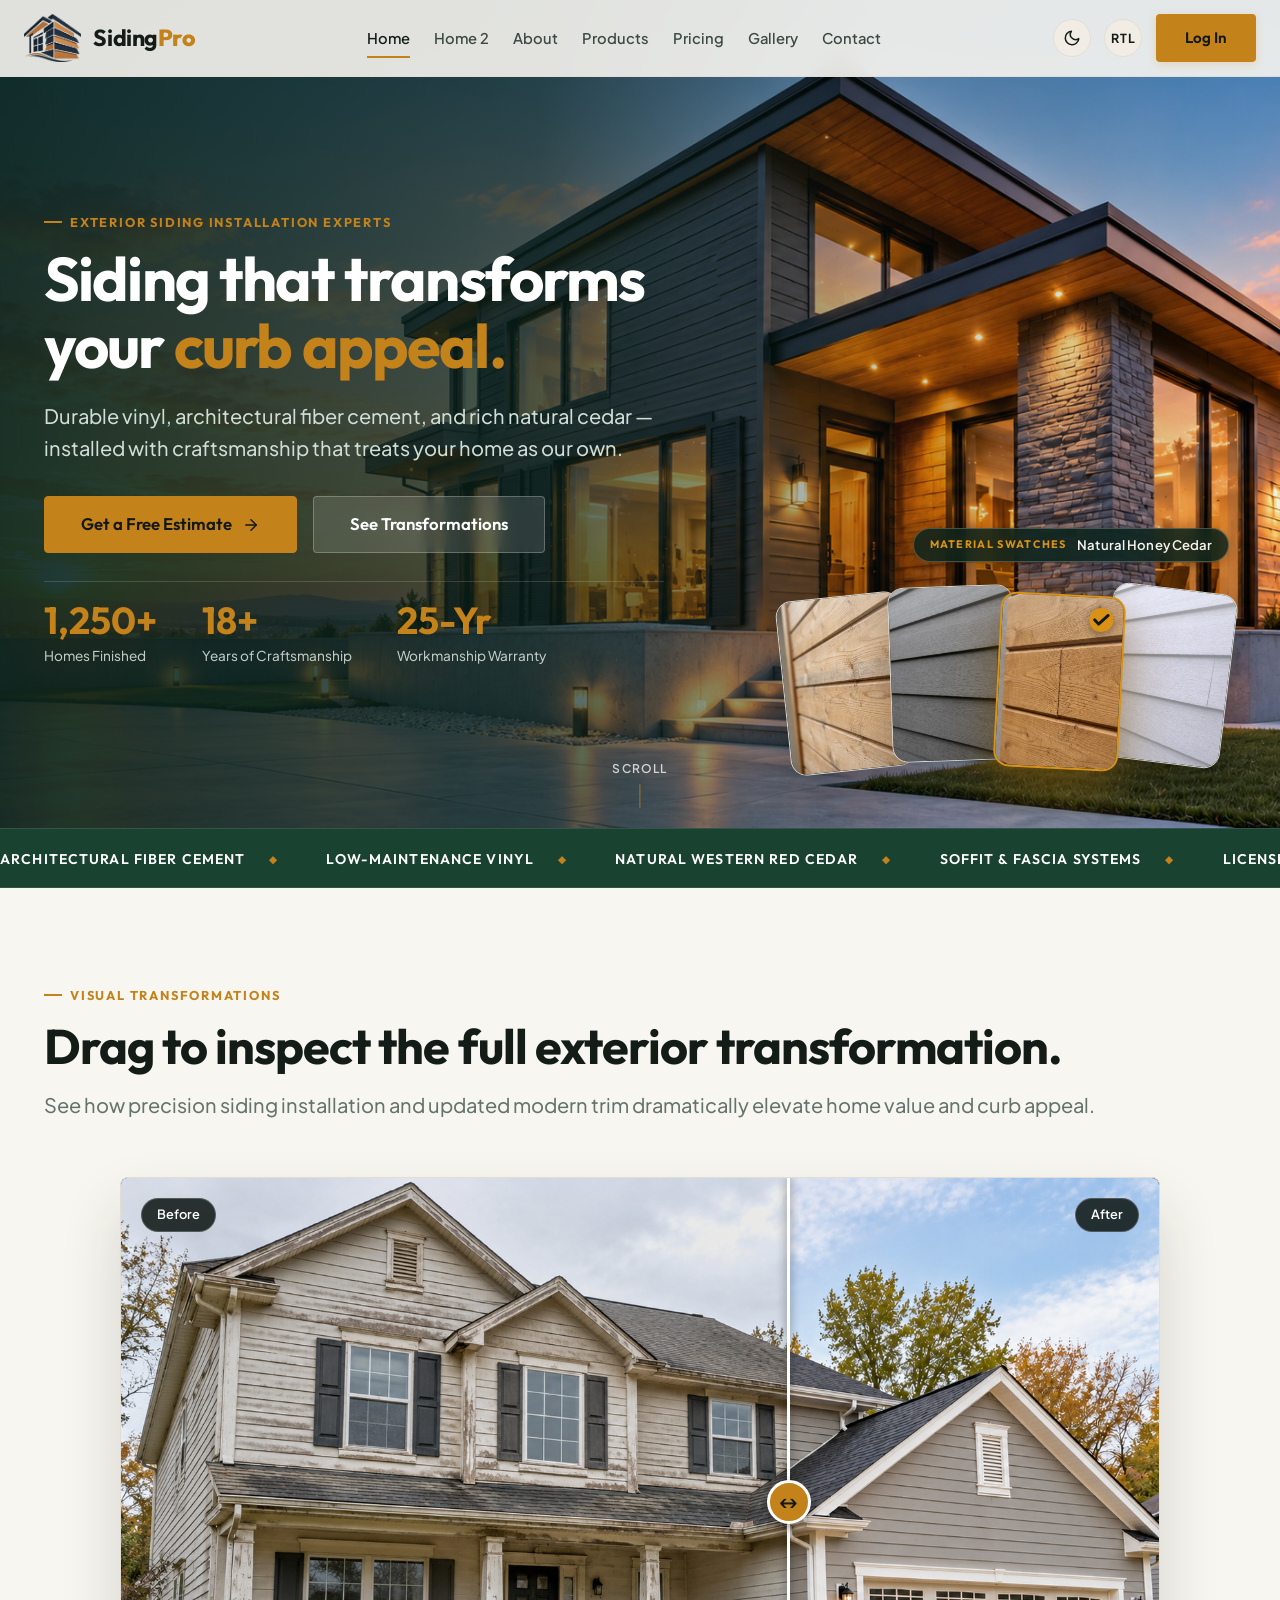
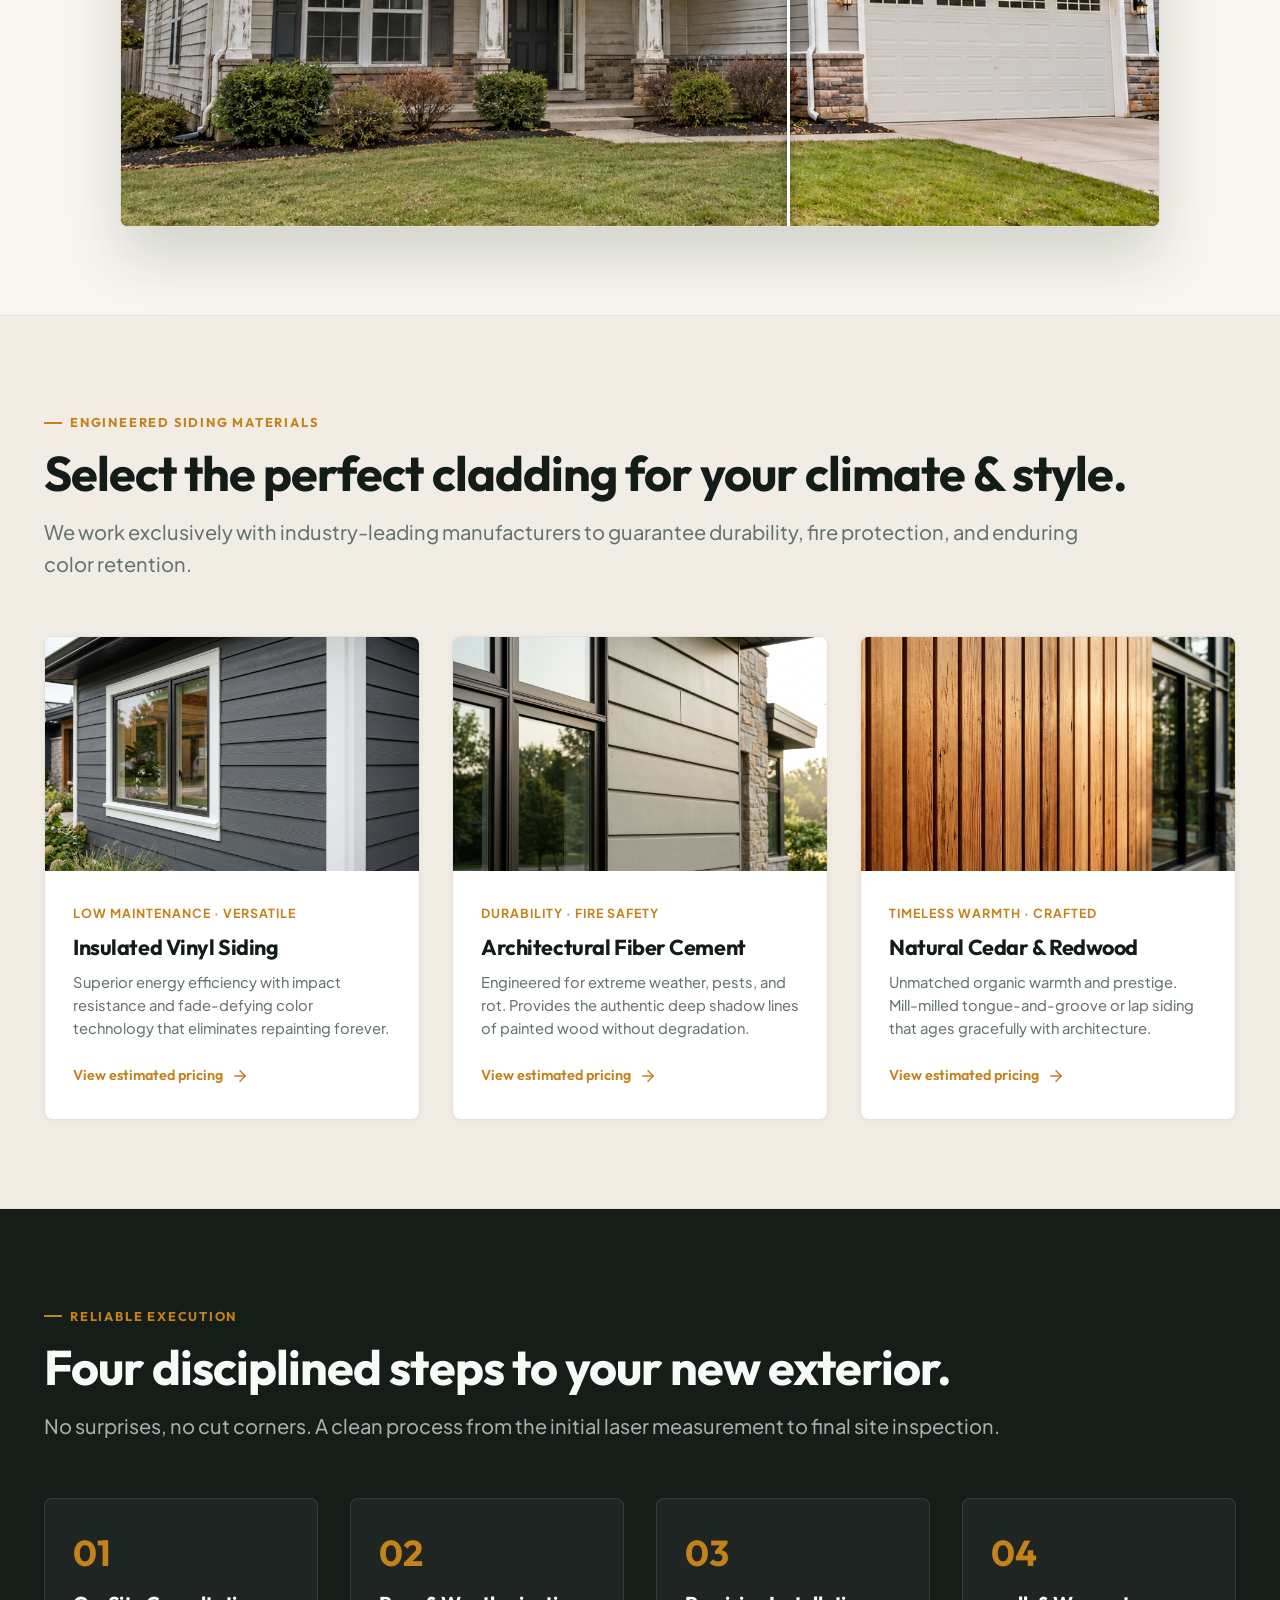
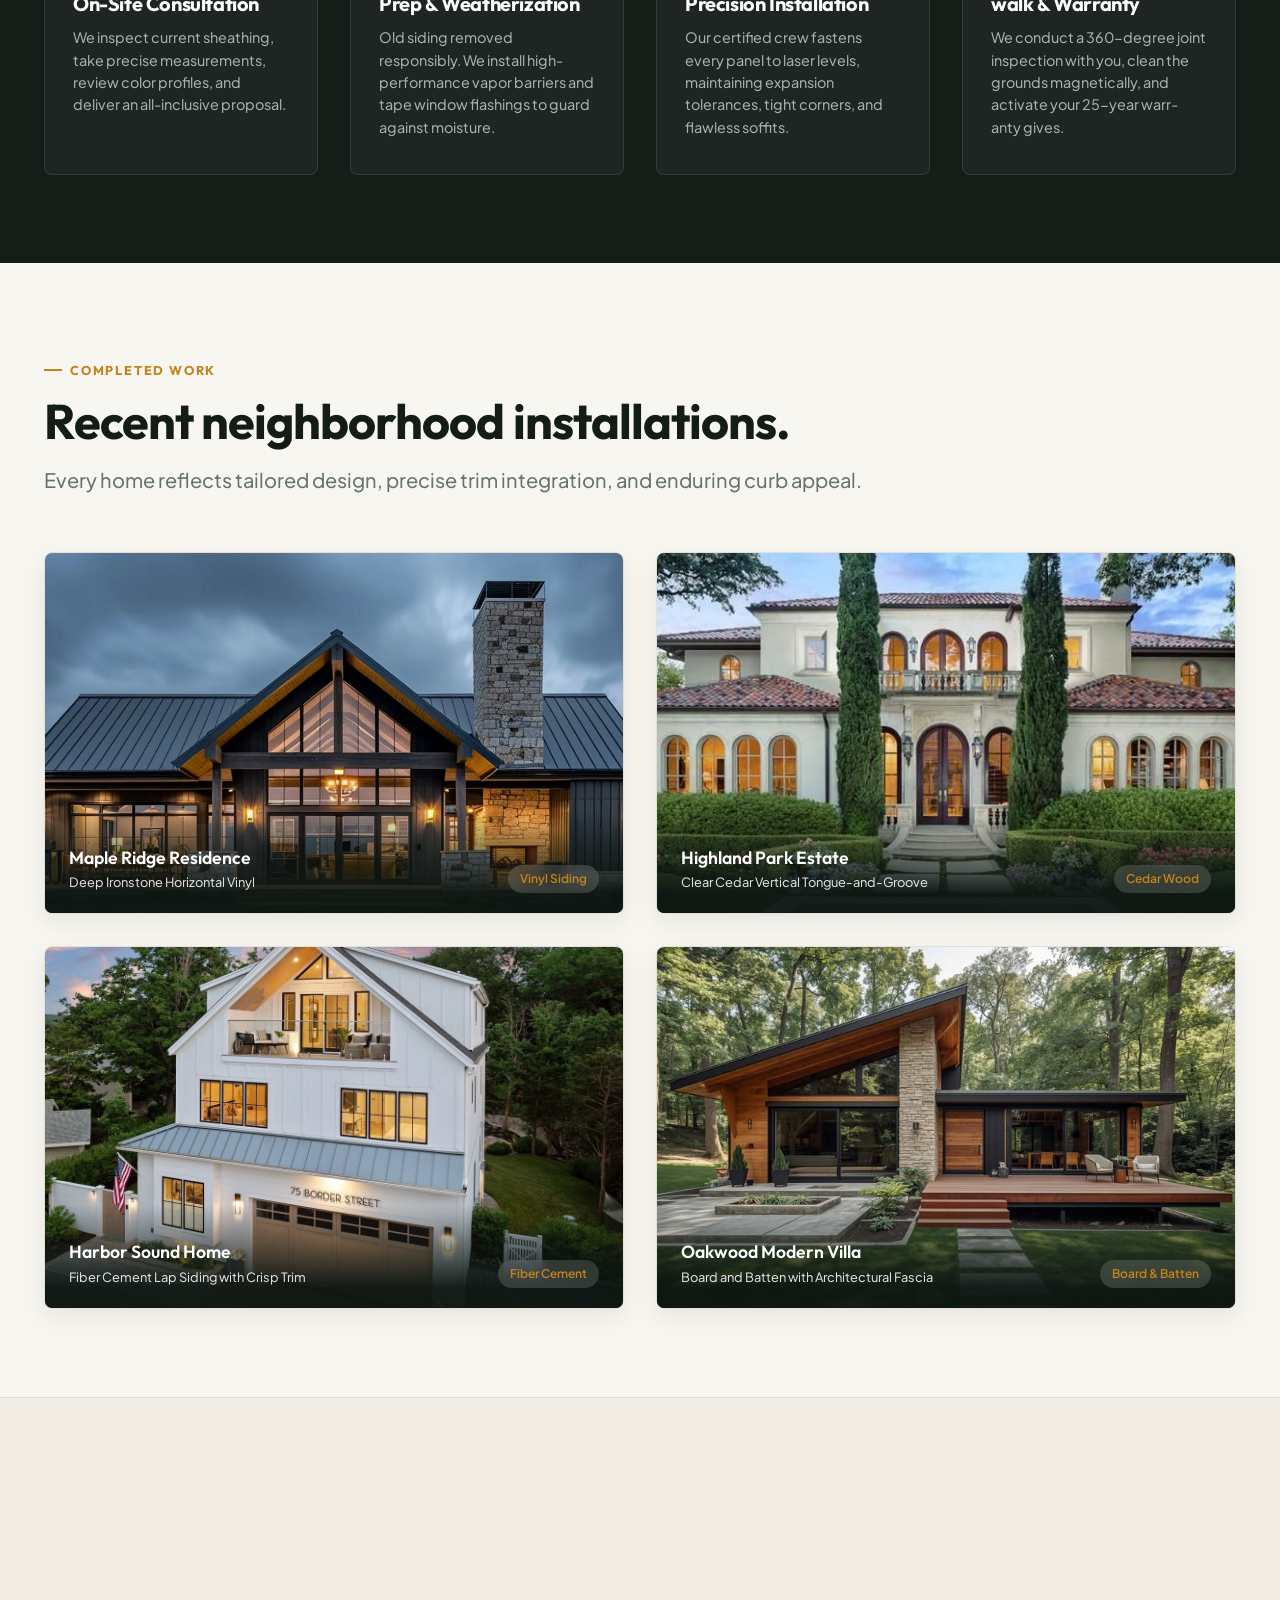
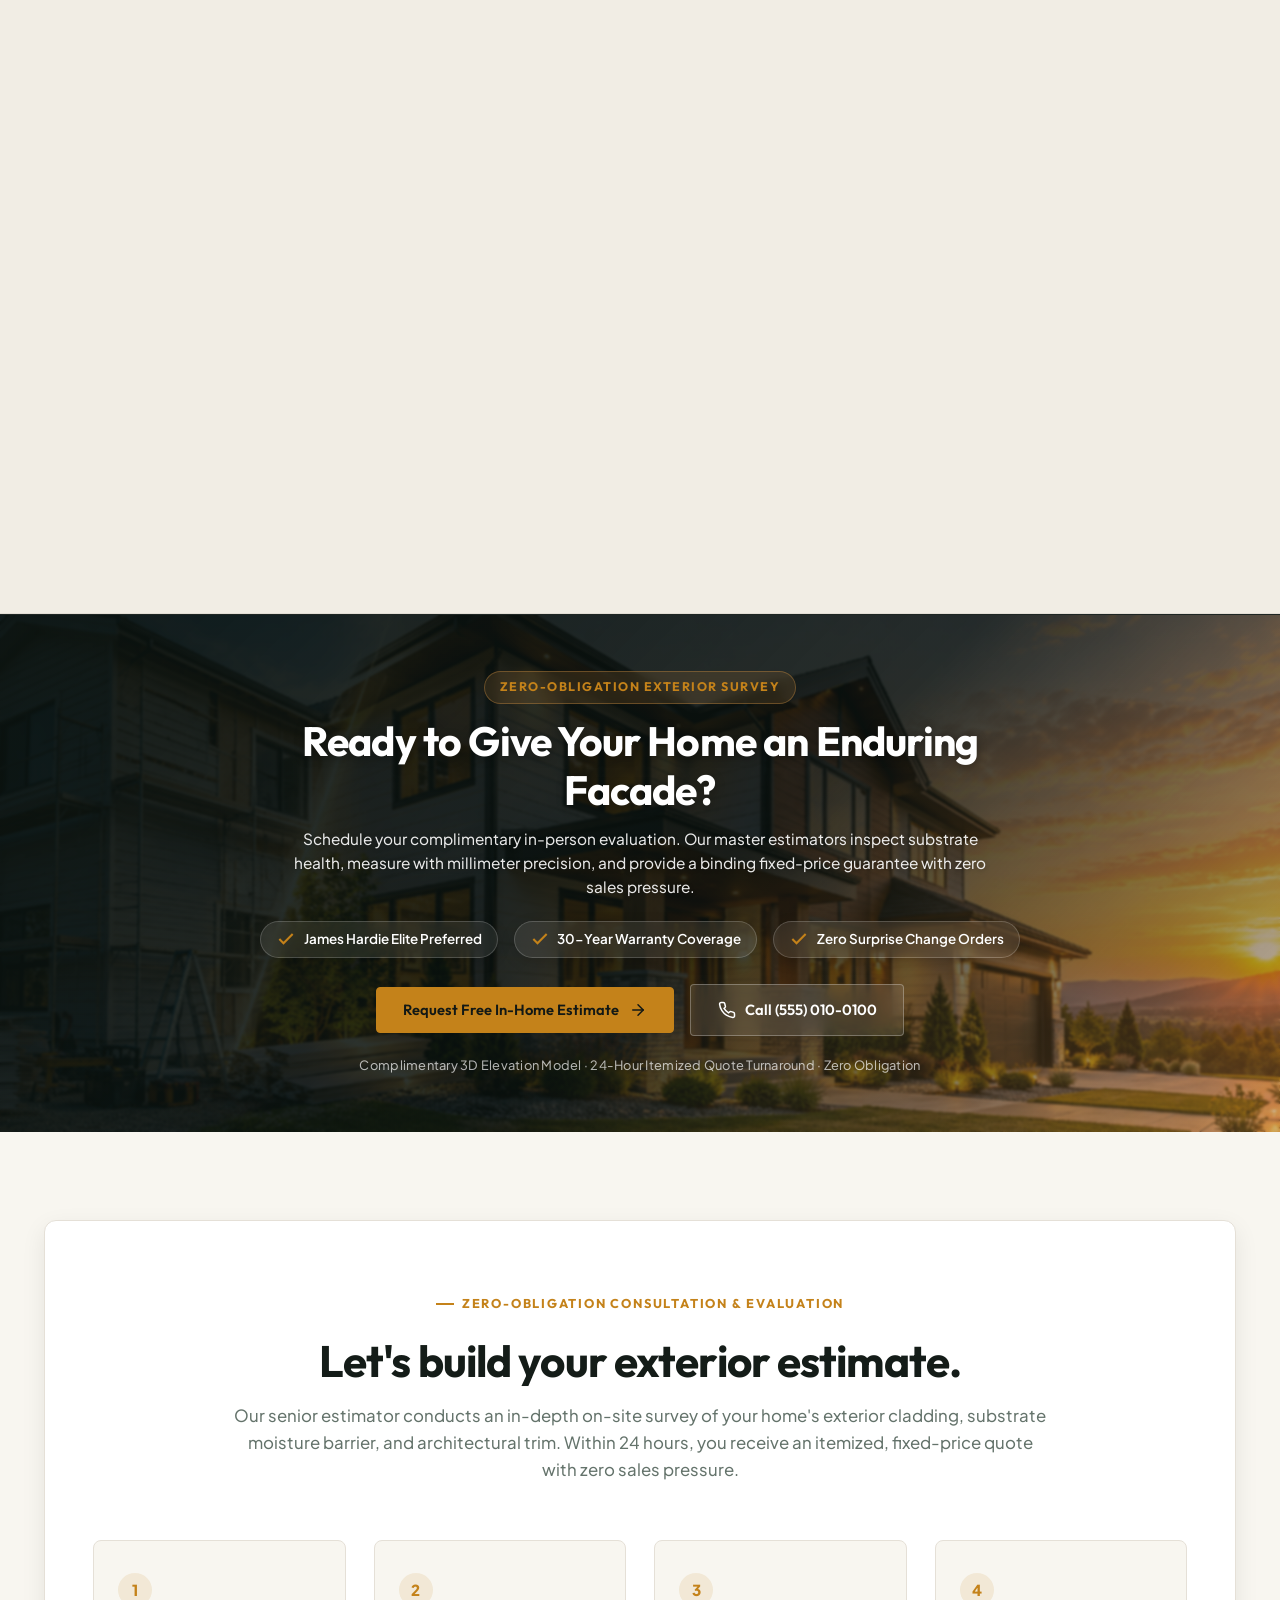
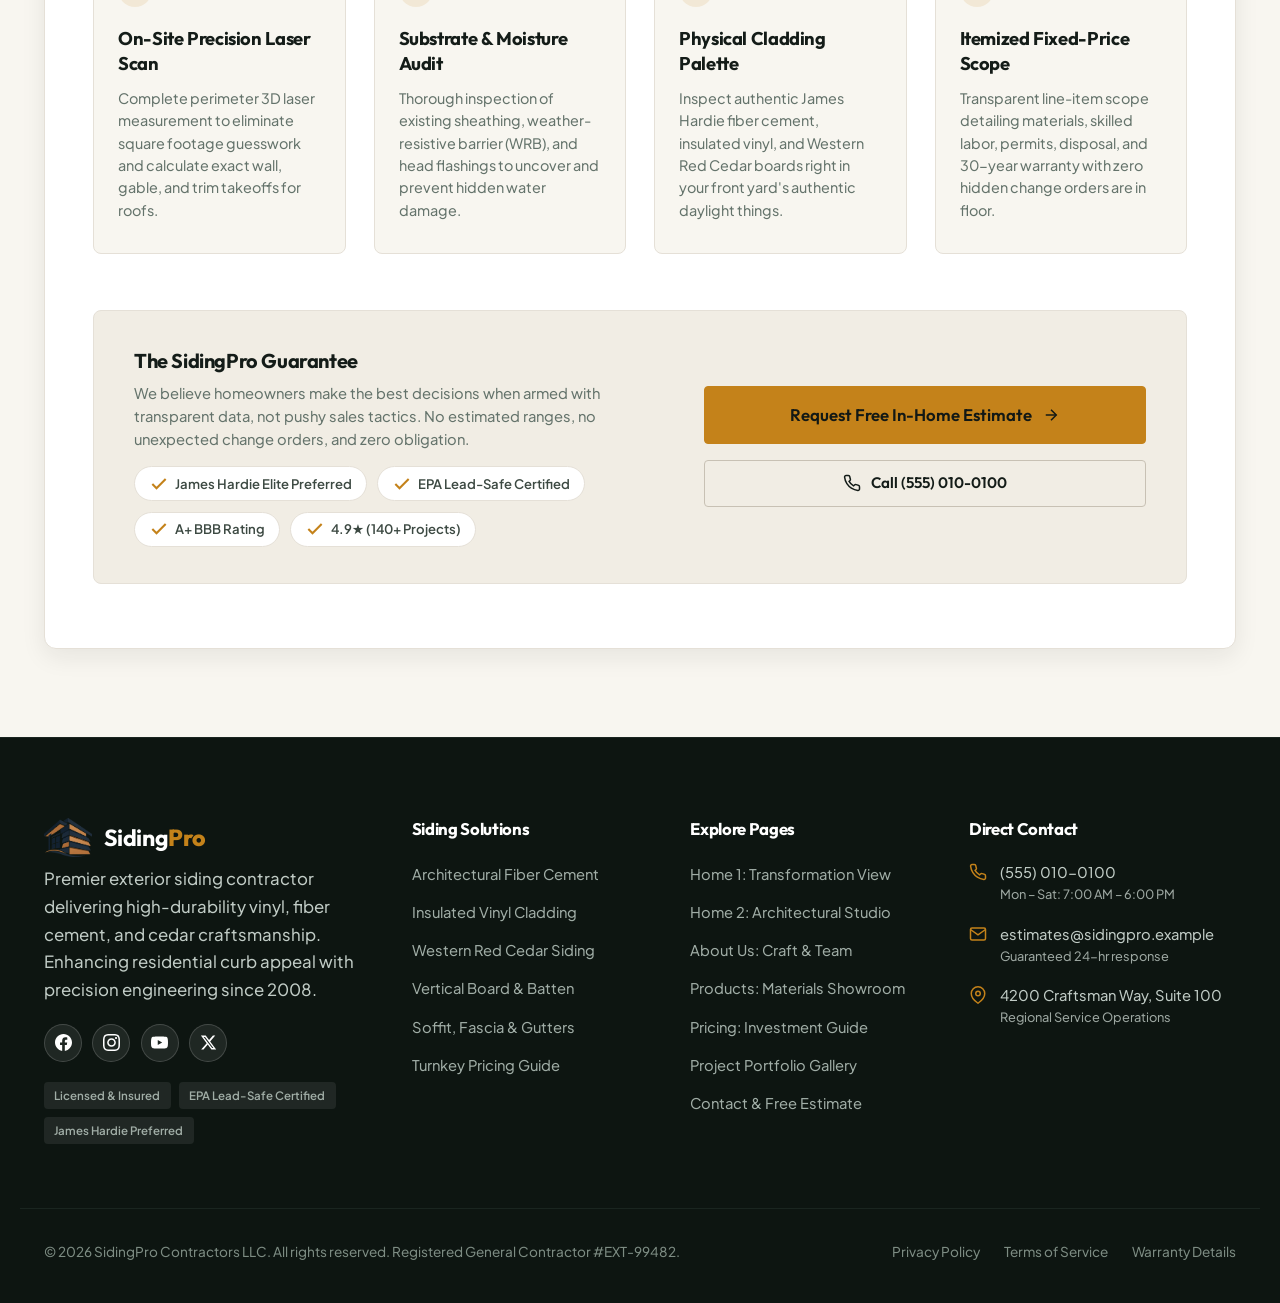
==== commit 2417303a: "fixing the issue the" ====
--- a/index.html
+++ b/index.html
@@ -511,21 +511,53 @@
       </div>
     </section>
 
-    <!-- Full Width CTA Banner -->
-    <section class="cta-banner">
-      <img src="images/Home/banner.png" alt="Craftsman installing siding" loading="lazy">
-      <div class="container cta-content rv">
-        <h2>Ready to transform your home's exterior?</h2>
-        <p>Book your complimentary in-person evaluation. We'll inspect your property, offer recommendations, and provide
-          an exact fixed-price quote.</p>
-        <a class="btn btn-primary btn-lg" href="#estimate">
-          <span>Request In-Home Estimate</span>
-          <svg class="arrow-icon" viewBox="0 0 24 24" fill="none" stroke="currentColor" stroke-width="2"
-            stroke-linecap="round" stroke-linejoin="round">
-            <line x1="5" y1="12" x2="19" y2="12"></line>
-            <polyline points="12 5 19 12 12 19"></polyline>
-          </svg>
-        </a>
+    <!-- Full Width Luxury Background-Image CTA Banner -->
+    <section class="page-cta-section" id="home-cta">
+      <img src="images/Home/banner.png" alt="Finished architectural exterior home standing strong in evening light" class="page-cta-bg" loading="lazy">
+      <div class="page-cta-overlay"></div>
+      <div class="page-cta-container rv">
+        <span class="page-cta-eyebrow">Zero-Obligation Exterior Survey</span>
+        <h2 class="page-cta-title">Ready to Give Your Home an Enduring Facade?</h2>
+        <p class="page-cta-desc">
+          Schedule your complimentary in-person evaluation. Our master estimators inspect substrate health, measure with millimeter precision, and provide a binding fixed-price guarantee with zero sales pressure.
+        </p>
+
+        <!-- Trust Badges -->
+        <div class="page-cta-pills">
+          <div class="page-cta-pill">
+            <svg viewBox="0 0 24 24" fill="none" stroke="currentColor" stroke-width="2.5"><polyline points="20 6 9 17 4 12"></polyline></svg>
+            <span>James Hardie Elite Preferred</span>
+          </div>
+          <div class="page-cta-pill">
+            <svg viewBox="0 0 24 24" fill="none" stroke="currentColor" stroke-width="2.5"><polyline points="20 6 9 17 4 12"></polyline></svg>
+            <span>30-Year Warranty Coverage</span>
+          </div>
+          <div class="page-cta-pill">
+            <svg viewBox="0 0 24 24" fill="none" stroke="currentColor" stroke-width="2.5"><polyline points="20 6 9 17 4 12"></polyline></svg>
+            <span>Zero Surprise Change Orders</span>
+          </div>
+        </div>
+
+        <!-- Dual Conversion CTAs -->
+        <div class="page-cta-actions">
+          <a class="btn btn-primary btn-lg" href="contact.html">
+            <span>Request Free In-Home Estimate</span>
+            <svg class="arrow-icon" viewBox="0 0 24 24" fill="none" stroke="currentColor" stroke-width="2" stroke-linecap="round" stroke-linejoin="round">
+              <line x1="5" y1="12" x2="19" y2="12"></line>
+              <polyline points="12 5 19 12 12 19"></polyline>
+            </svg>
+          </a>
+          <a class="page-cta-btn-outline" href="tel:+15550100">
+            <svg viewBox="0 0 24 24" width="18" height="18" fill="none" stroke="currentColor" stroke-width="2">
+              <path d="M22 16.92v3a2 2 0 0 1-2.18 2 19.79 19.79 0 0 1-8.63-3.07 19.5 19.5 0 0 1-6-6 19.79 19.79 0 0 1-3.07-8.67A2 2 0 0 1 4.11 2h3a2 2 0 0 1 2 1.72 12.84 12.84 0 0 0 .7 2.81 2 2 0 0 1-.45 2.11L8.09 9.91a16 16 0 0 0 6 6l1.27-1.27a2 2 0 0 1 2.11-.45 12.84 12.84 0 0 0 2.81.7A2 2 0 0 1 22 16.92z"></path>
+            </svg>
+            <span>Call (555) 010-0100</span>
+          </a>
+        </div>
+
+        <div class="page-cta-note">
+          Complimentary 3D Elevation Model · 24-Hour Itemized Quote Turnaround · Zero Obligation
+        </div>
       </div>
     </section>
 
@@ -627,39 +659,6 @@
           </div>
         </div>
       </div>
-
-      <!-- Integrated Secondary CTA Section For Visitors Planning Their Project -->
-      <div class="container">
-        <div class="estimate-secondary-cta-wrap">
-          <div class="estimate-sec-card">
-            <span class="estimate-sec-badge">Planning &amp; Budgeting</span>
-            <h3>Interactive Pricing Guide</h3>
-            <p>Want to understand what drives siding costs before meeting? Explore our calculator framework, cost
-              drivers, and itemized material tiers.</p>
-            <a href="pricing.html" class="btn btn-outline" style="margin-block-start:auto;">
-              <span>Explore Siding Costs &amp; Pricing</span>
-              <svg width="16" height="16" viewBox="0 0 24 24" fill="none" stroke="currentColor" stroke-width="2">
-                <line x1="5" y1="12" x2="19" y2="12"></line>
-                <polyline points="12 5 19 12 12 19"></polyline>
-              </svg>
-            </a>
-          </div>
-
-          <div class="estimate-sec-card">
-            <span class="estimate-sec-badge">Visual Inspiration</span>
-            <h3>Browse 20+ Completed Transformations</h3>
-            <p>See real residential curb appeal upgrades featuring authentic James Hardie, Mastic insulated vinyl, and
-              Western Red Cedar installations.</p>
-            <a href="gallery.html" class="btn btn-primary" style="margin-block-start:auto;">
-              <span>View Portfolio Gallery</span>
-              <svg width="16" height="16" viewBox="0 0 24 24" fill="none" stroke="currentColor" stroke-width="2">
-                <line x1="5" y1="12" x2="19" y2="12"></line>
-                <polyline points="12 5 19 12 12 19"></polyline>
-              </svg>
-            </a>
-          </div>
-        </div>
-      </div>
     </section>
   </main>
 
--- a/style.css
+++ b/style.css
@@ -8575,6 +8575,227 @@
   }
 }
 
-
-
-
+/* ==========================================================================
+   PAGE-SPECIFIC UNIQUE BACKGROUND-IMAGE CTA SYSTEM (Home, Home 2, About, Products, Pricing)
+   ========================================================================== */
+.page-cta-section {
+  position: relative;
+  min-height: 480px;
+  display: flex;
+  align-items: center;
+  justify-content: center;
+  padding-block: 3.5rem;
+  background-color: #0b1310;
+  color: #ffffff;
+  overflow: hidden;
+  text-align: center;
+  isolation: isolate;
+  border-block-start: 1px solid rgba(255, 255, 255, 0.08);
+}
+
+.page-cta-bg {
+  position: absolute;
+  inset: 0;
+  width: 100%;
+  height: 100%;
+  object-fit: cover;
+  object-position: center;
+  z-index: -2;
+  transform: scale(1.02);
+  transition: transform 1.2s cubic-bezier(0.16, 1, 0.3, 1), filter 0.8s ease;
+  filter: brightness(0.85);
+}
+
+.page-cta-section:hover .page-cta-bg {
+  transform: scale(1.06);
+  filter: brightness(0.92);
+}
+
+.page-cta-overlay {
+  position: absolute;
+  inset: 0;
+  z-index: -1;
+  background: linear-gradient(135deg, rgba(11, 19, 16, 0.94) 0%, rgba(11, 19, 16, 0.82) 55%, rgba(197, 137, 64, 0.35) 100%);
+  backdrop-filter: blur(1px);
+  -webkit-backdrop-filter: blur(1px);
+}
+
+/* Page Overlay Variants */
+.page-cta-section--home2 .page-cta-overlay {
+  background: linear-gradient(135deg, rgba(15, 23, 42, 0.95) 0%, rgba(15, 23, 42, 0.82) 55%, rgba(197, 137, 64, 0.32) 100%);
+}
+
+.page-cta-section--about .page-cta-overlay {
+  background: linear-gradient(135deg, rgba(14, 28, 20, 0.95) 0%, rgba(14, 28, 20, 0.8) 60%, rgba(197, 137, 64, 0.32) 100%);
+}
+
+.page-cta-section--products .page-cta-overlay {
+  background: linear-gradient(135deg, rgba(18, 22, 26, 0.95) 0%, rgba(18, 22, 26, 0.82) 60%, rgba(197, 137, 64, 0.35) 100%);
+}
+
+.page-cta-section--pricing .page-cta-overlay {
+  background: linear-gradient(135deg, rgba(16, 20, 24, 0.95) 0%, rgba(16, 20, 24, 0.82) 55%, rgba(197, 137, 64, 0.38) 100%);
+}
+
+.page-cta-container {
+  position: relative;
+  z-index: 3;
+  width: 100%;
+  max-width: 860px;
+  margin-inline: auto;
+  padding-inline: 1.5rem;
+}
+
+.page-cta-eyebrow {
+  display: inline-flex;
+  align-items: center;
+  gap: 0.45rem;
+  font-family: var(--font-display, 'Outfit', sans-serif);
+  font-size: 0.78rem;
+  font-weight: 700;
+  letter-spacing: 0.12em;
+  text-transform: uppercase;
+  color: var(--brand-accent, #c58940);
+  background: rgba(197, 137, 64, 0.16);
+  border: 1px solid rgba(197, 137, 64, 0.4);
+  padding: 0.32rem 0.95rem;
+  border-radius: 999px;
+  margin-block-end: 0.85rem;
+  backdrop-filter: blur(6px);
+  -webkit-backdrop-filter: blur(6px);
+}
+
+.page-cta-title {
+  font-size: clamp(1.85rem, 3.2vw, 2.65rem);
+  font-weight: 700;
+  line-height: 1.2;
+  color: #ffffff;
+  margin-block-end: 0.75rem;
+  letter-spacing: -0.02em;
+  text-shadow: 0 2px 10px rgba(0, 0, 0, 0.35);
+}
+
+.page-cta-desc {
+  font-size: clamp(0.96rem, 1.2vw, 1.06rem);
+  line-height: 1.55;
+  color: rgba(255, 255, 255, 0.9);
+  max-width: 64ch;
+  margin-inline: auto;
+  margin-block-end: 1.4rem;
+  text-shadow: 0 1px 4px rgba(0, 0, 0, 0.3);
+}
+
+.page-cta-pills {
+  display: flex;
+  justify-content: center;
+  align-items: center;
+  gap: 0.65rem 1rem;
+  flex-wrap: wrap;
+  margin-block-end: 1.65rem;
+}
+
+.page-cta-pill {
+  display: inline-flex;
+  align-items: center;
+  gap: 0.45rem;
+  font-size: 0.84rem;
+  font-weight: 600;
+  color: #ffffff;
+  background: rgba(255, 255, 255, 0.08);
+  border: 1px solid rgba(255, 255, 255, 0.18);
+  padding: 0.38rem 0.95rem;
+  border-radius: 999px;
+  backdrop-filter: blur(10px);
+  -webkit-backdrop-filter: blur(10px);
+  box-shadow: 0 4px 14px rgba(0, 0, 0, 0.15);
+  transition: all 0.3s cubic-bezier(0.16, 1, 0.3, 1);
+}
+
+.page-cta-pill:hover {
+  background: rgba(255, 255, 255, 0.14);
+  border-color: rgba(255, 255, 255, 0.3);
+  transform: translateY(-2px);
+}
+
+.page-cta-pill svg {
+  width: 15px;
+  height: 15px;
+  color: var(--brand-accent, #c58940);
+  flex-shrink: 0;
+}
+
+.page-cta-actions {
+  display: flex;
+  justify-content: center;
+  align-items: center;
+  gap: 1rem;
+  flex-wrap: wrap;
+}
+
+.page-cta-actions .btn {
+  padding: 0.82rem 1.65rem;
+  font-size: 0.92rem;
+}
+
+.page-cta-btn-outline {
+  display: inline-flex;
+  align-items: center;
+  justify-content: center;
+  gap: 0.55rem;
+  font-family: var(--font-display, 'Outfit', sans-serif);
+  font-weight: 600;
+  font-size: 0.92rem;
+  padding: 0.82rem 1.65rem;
+  border-radius: var(--radius-sm, 6px);
+  background: rgba(255, 255, 255, 0.1);
+  color: #ffffff !important;
+  border: 1px solid rgba(255, 255, 255, 0.28);
+  backdrop-filter: blur(10px);
+  -webkit-backdrop-filter: blur(10px);
+  text-decoration: none;
+  transition: all 0.3s cubic-bezier(0.16, 1, 0.3, 1);
+}
+
+.page-cta-btn-outline:hover {
+  background: rgba(255, 255, 255, 0.22);
+  border-color: rgba(255, 255, 255, 0.45);
+  color: #ffffff !important;
+  transform: translateY(-2px);
+  box-shadow: 0 8px 24px rgba(0, 0, 0, 0.25);
+}
+
+.page-cta-note {
+  font-size: 0.8rem;
+  color: rgba(255, 255, 255, 0.68);
+  margin-block-start: 1.15rem;
+  letter-spacing: 0.02em;
+}
+
+@media (max-width: 768px) {
+  .page-cta-section {
+    min-height: auto;
+    padding-block: 3.25rem;
+  }
+  .page-cta-title {
+    font-size: 1.85rem;
+  }
+  .page-cta-pills {
+    flex-direction: column;
+    align-items: stretch;
+    gap: 0.5rem;
+    margin-block-end: 1.4rem;
+  }
+  .page-cta-pill {
+    justify-content: center;
+  }
+  .page-cta-actions {
+    flex-direction: column;
+    width: 100%;
+    gap: 0.75rem;
+  }
+  .page-cta-actions .btn,
+  .page-cta-btn-outline {
+    width: 100%;
+    justify-content: center;
+  }
+}
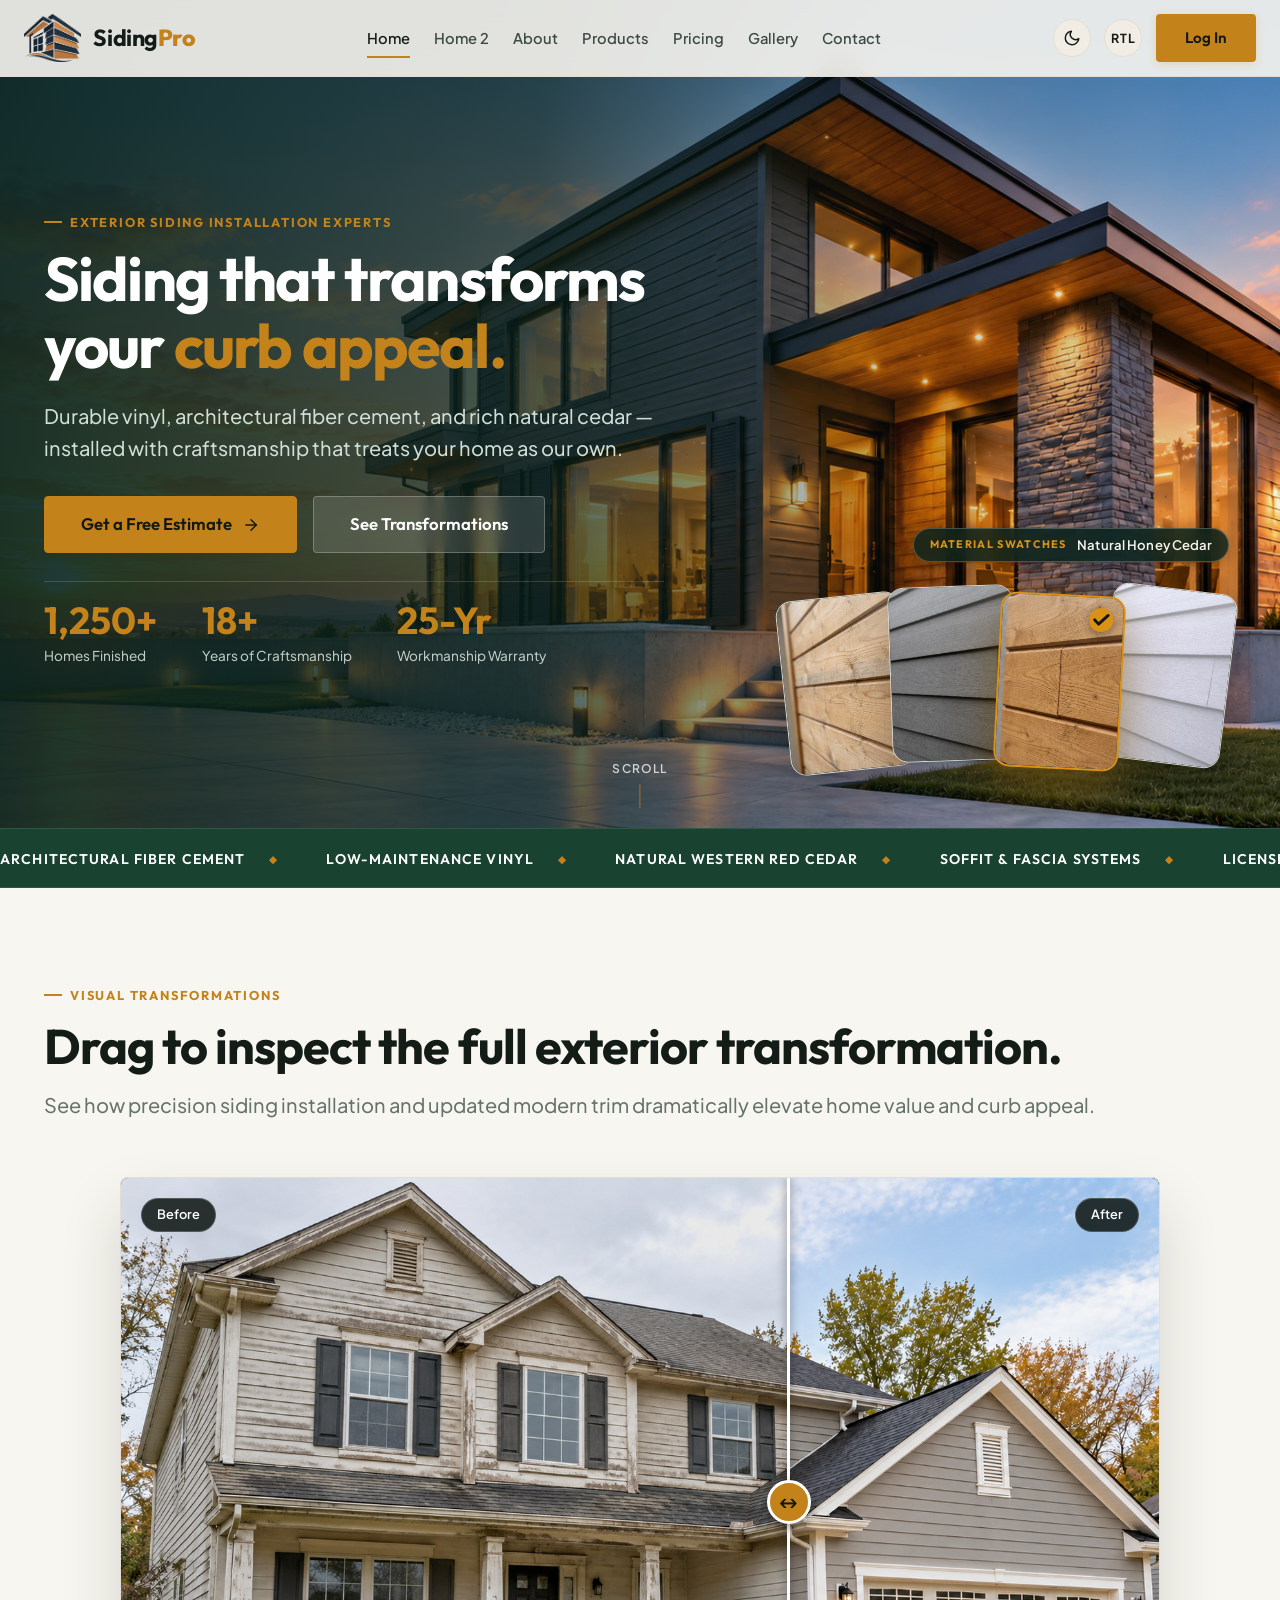
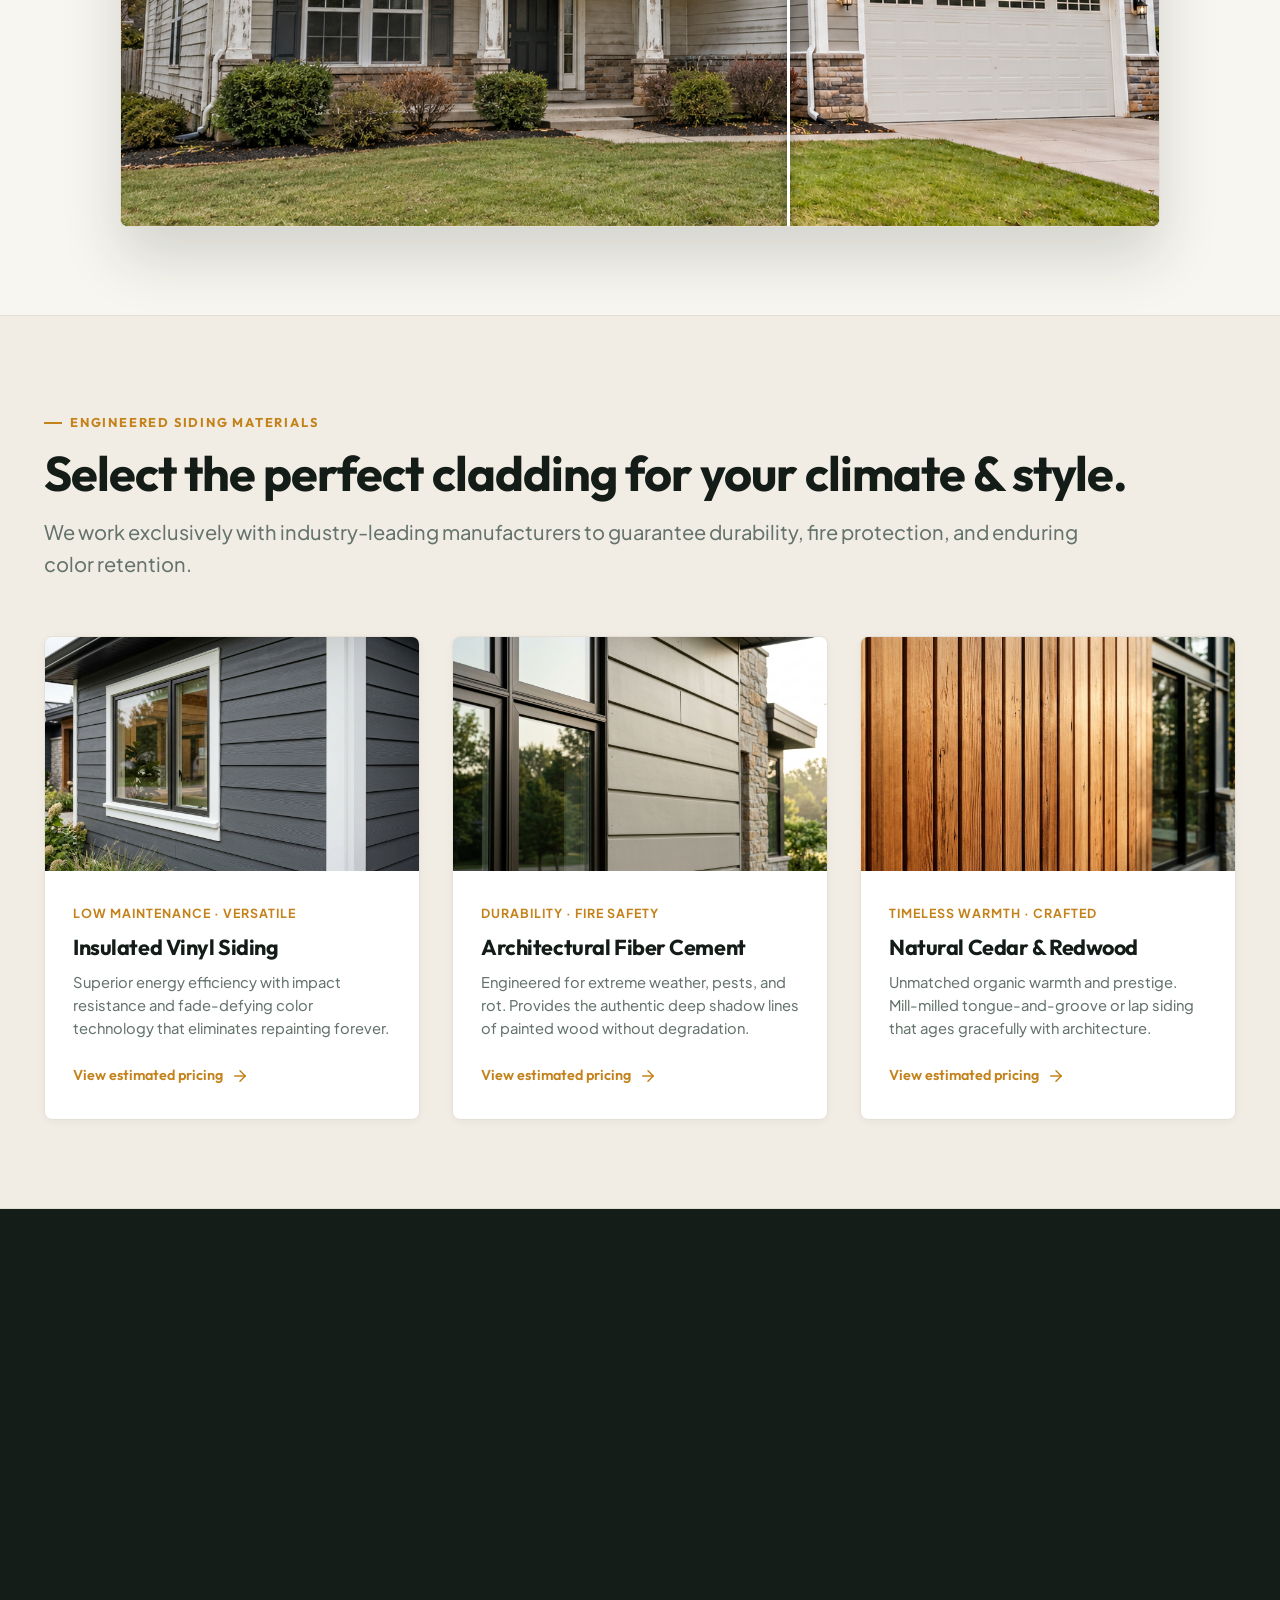
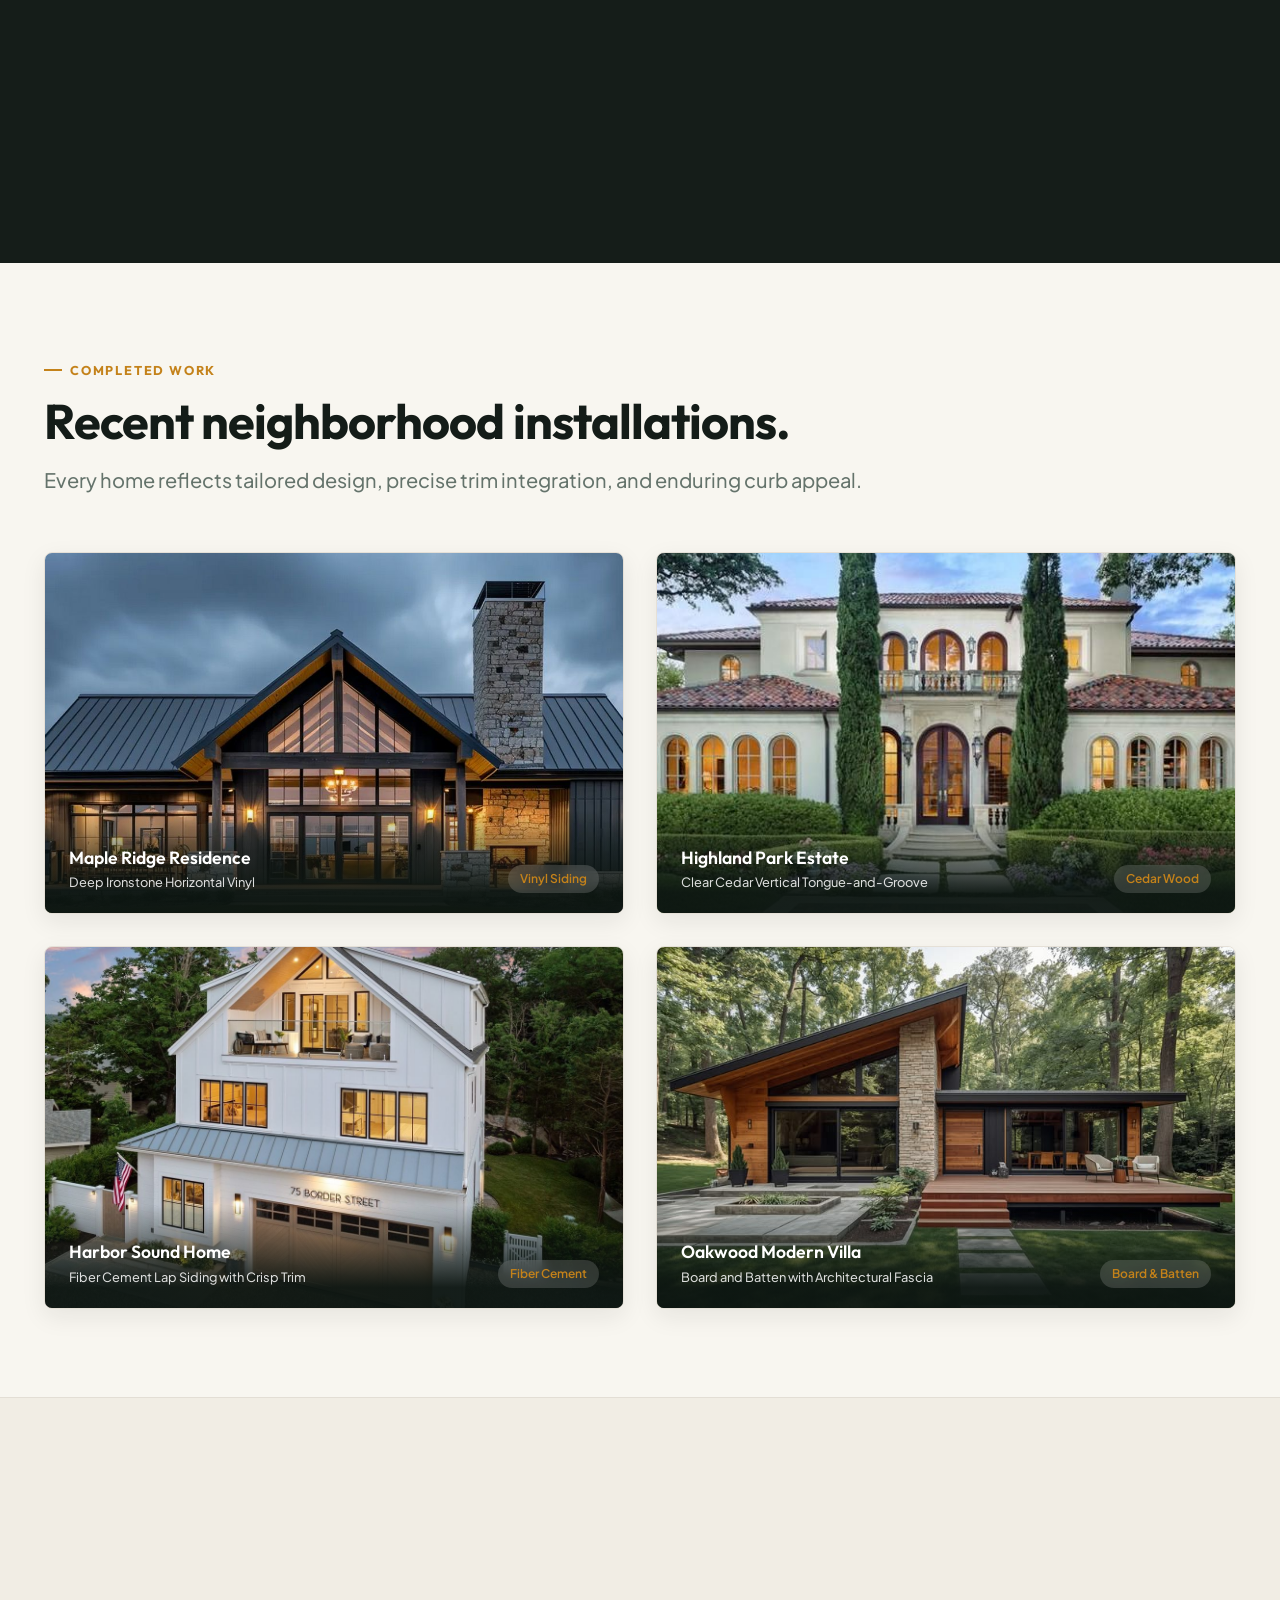
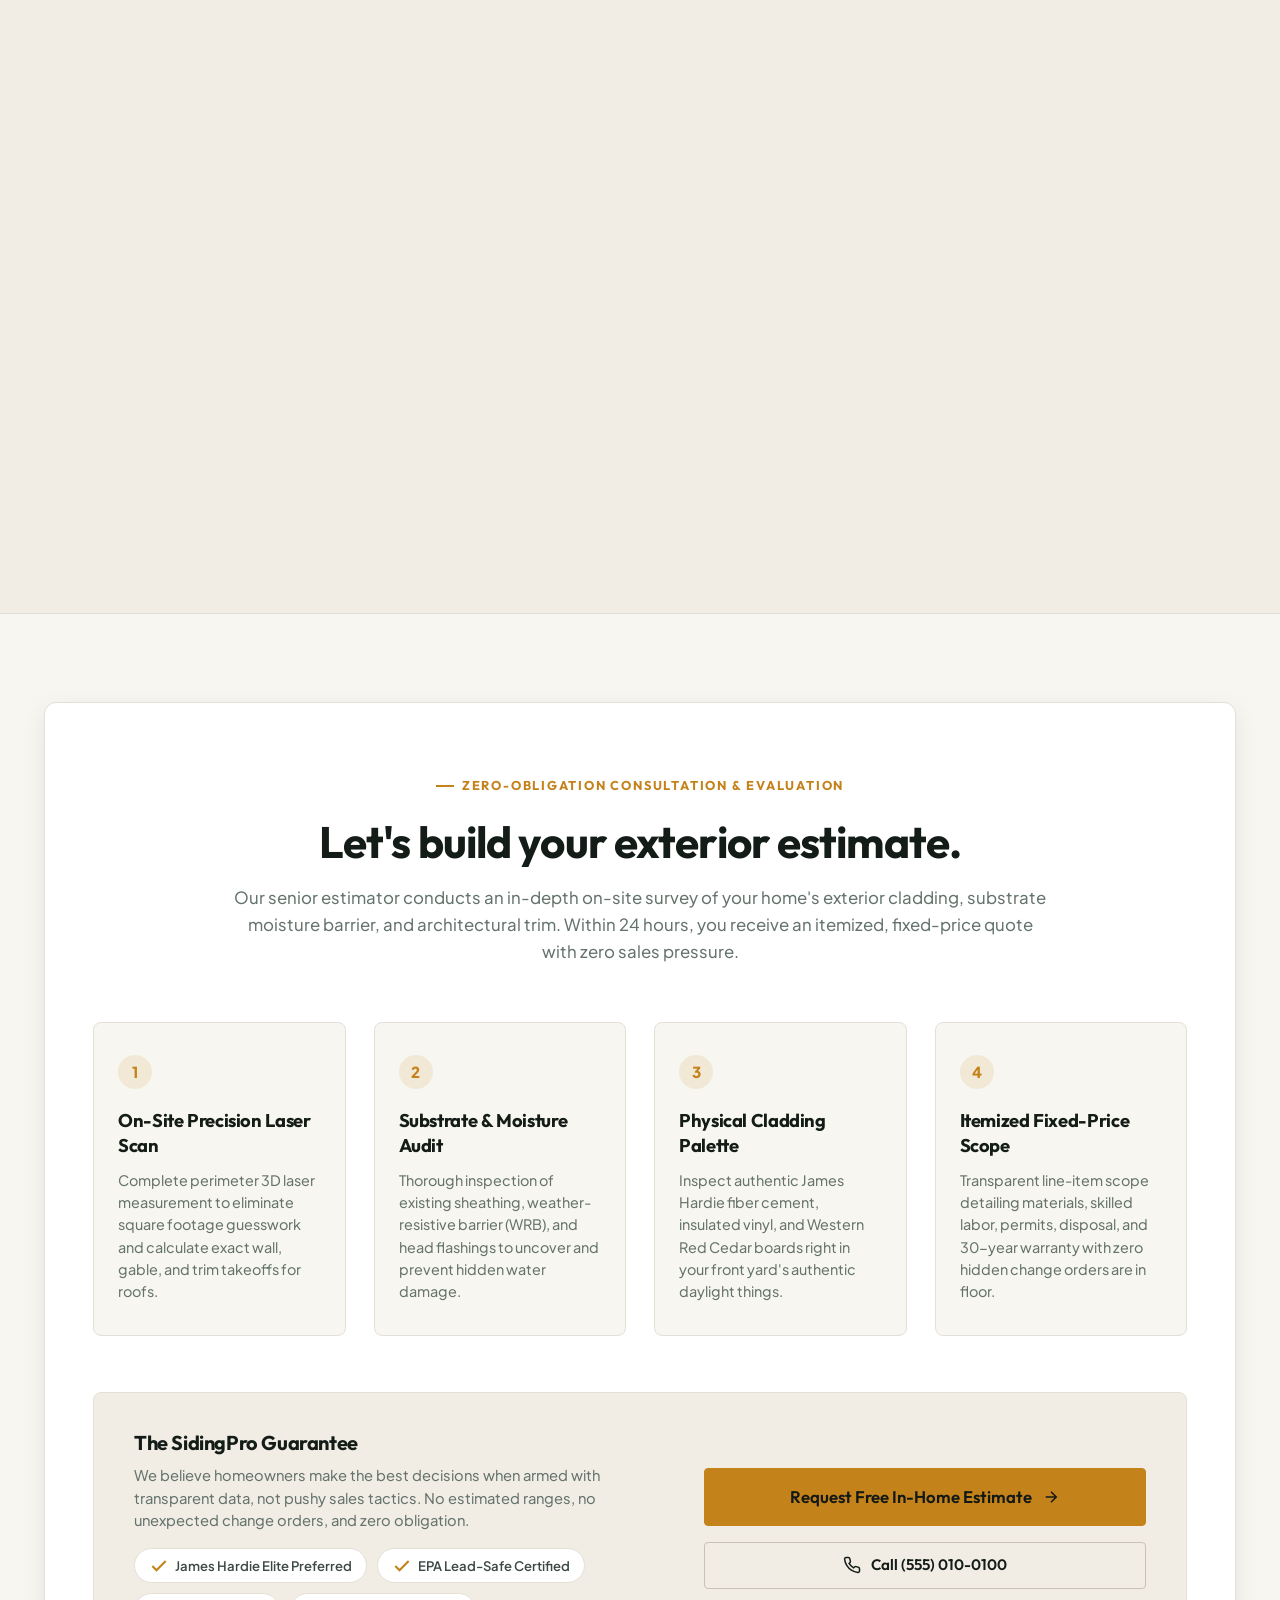
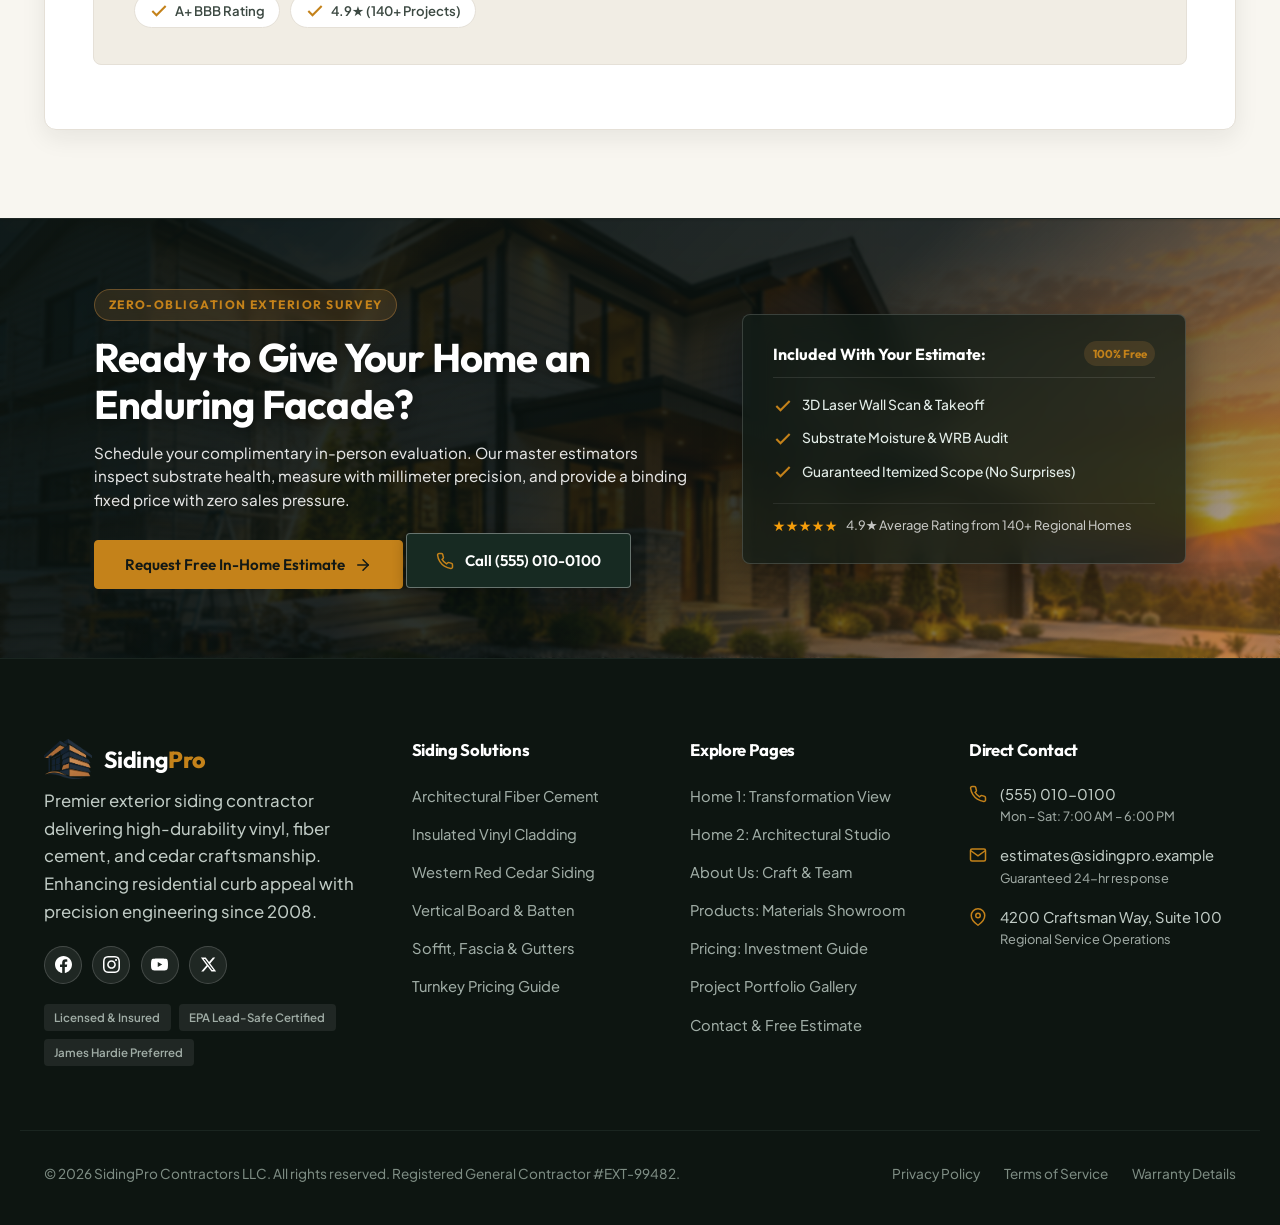
==== commit 9e48ea03: "fixing the issue" ====
--- a/index.html
+++ b/index.html
@@ -511,55 +511,7 @@
       </div>
     </section>
 
-    <!-- Full Width Luxury Background-Image CTA Banner -->
-    <section class="page-cta-section" id="home-cta">
-      <img src="images/Home/banner.png" alt="Finished architectural exterior home standing strong in evening light" class="page-cta-bg" loading="lazy">
-      <div class="page-cta-overlay"></div>
-      <div class="page-cta-container rv">
-        <span class="page-cta-eyebrow">Zero-Obligation Exterior Survey</span>
-        <h2 class="page-cta-title">Ready to Give Your Home an Enduring Facade?</h2>
-        <p class="page-cta-desc">
-          Schedule your complimentary in-person evaluation. Our master estimators inspect substrate health, measure with millimeter precision, and provide a binding fixed-price guarantee with zero sales pressure.
-        </p>
-
-        <!-- Trust Badges -->
-        <div class="page-cta-pills">
-          <div class="page-cta-pill">
-            <svg viewBox="0 0 24 24" fill="none" stroke="currentColor" stroke-width="2.5"><polyline points="20 6 9 17 4 12"></polyline></svg>
-            <span>James Hardie Elite Preferred</span>
-          </div>
-          <div class="page-cta-pill">
-            <svg viewBox="0 0 24 24" fill="none" stroke="currentColor" stroke-width="2.5"><polyline points="20 6 9 17 4 12"></polyline></svg>
-            <span>30-Year Warranty Coverage</span>
-          </div>
-          <div class="page-cta-pill">
-            <svg viewBox="0 0 24 24" fill="none" stroke="currentColor" stroke-width="2.5"><polyline points="20 6 9 17 4 12"></polyline></svg>
-            <span>Zero Surprise Change Orders</span>
-          </div>
-        </div>
-
-        <!-- Dual Conversion CTAs -->
-        <div class="page-cta-actions">
-          <a class="btn btn-primary btn-lg" href="contact.html">
-            <span>Request Free In-Home Estimate</span>
-            <svg class="arrow-icon" viewBox="0 0 24 24" fill="none" stroke="currentColor" stroke-width="2" stroke-linecap="round" stroke-linejoin="round">
-              <line x1="5" y1="12" x2="19" y2="12"></line>
-              <polyline points="12 5 19 12 12 19"></polyline>
-            </svg>
-          </a>
-          <a class="page-cta-btn-outline" href="tel:+15550100">
-            <svg viewBox="0 0 24 24" width="18" height="18" fill="none" stroke="currentColor" stroke-width="2">
-              <path d="M22 16.92v3a2 2 0 0 1-2.18 2 19.79 19.79 0 0 1-8.63-3.07 19.5 19.5 0 0 1-6-6 19.79 19.79 0 0 1-3.07-8.67A2 2 0 0 1 4.11 2h3a2 2 0 0 1 2 1.72 12.84 12.84 0 0 0 .7 2.81 2 2 0 0 1-.45 2.11L8.09 9.91a16 16 0 0 0 6 6l1.27-1.27a2 2 0 0 1 2.11-.45 12.84 12.84 0 0 0 2.81.7A2 2 0 0 1 22 16.92z"></path>
-            </svg>
-            <span>Call (555) 010-0100</span>
-          </a>
-        </div>
-
-        <div class="page-cta-note">
-          Complimentary 3D Elevation Model · 24-Hour Itemized Quote Turnaround · Zero Obligation
-        </div>
-      </div>
-    </section>
+
 
     <!-- Estimate & Contact Section - Architectural Consultation Hub -->
     <section class="section" id="estimate">
@@ -660,6 +612,64 @@
         </div>
       </div>
     </section>
+        <!-- Full Width Luxury Background-Image CTA Banner (Split Modern Hero Layout) -->
+    <section class="page-cta-section" id="home-cta">
+      <img src="images/Home/banner.png" alt="Finished architectural exterior home standing strong in evening light" class="page-cta-bg" loading="lazy">
+      <div class="page-cta-overlay"></div>
+      <div class="page-cta-container rv">
+        <div class="cta-split-grid">
+          <div class="cta-split-content">
+            <span class="cta-eyebrow">Zero-Obligation Exterior Survey</span>
+            <h2 class="cta-title-bold">Ready to Give Your Home an Enduring Facade?</h2>
+            <p class="cta-lead-text">
+              Schedule your complimentary in-person evaluation. Our master estimators inspect substrate health, measure with millimeter precision, and provide a binding fixed price with zero sales pressure.
+            </p>
+            <div class="page-cta-actions" style="justify-content:flex-start;">
+              <a class="btn btn-primary btn-lg" href="contact.html">
+                <span>Request Free In-Home Estimate</span>
+                <svg class="arrow-icon" viewBox="0 0 24 24" fill="none" stroke="currentColor" stroke-width="2" stroke-linecap="round" stroke-linejoin="round">
+                  <line x1="5" y1="12" x2="19" y2="12"></line>
+                  <polyline points="12 5 19 12 12 19"></polyline>
+                </svg>
+              </a>
+              <a class="page-cta-btn-outline" href="tel:+15550100">
+                <svg viewBox="0 0 24 24" width="18" height="18" fill="none" stroke="currentColor" stroke-width="2">
+                  <path d="M22 16.92v3a2 2 0 0 1-2.18 2 19.79 19.79 0 0 1-8.63-3.07 19.5 19.5 0 0 1-6-6 19.79 19.79 0 0 1-3.07-8.67A2 2 0 0 1 4.11 2h3a2 2 0 0 1 2 1.72 12.84 12.84 0 0 0 .7 2.81 2 2 0 0 1-.45 2.11L8.09 9.91a16 16 0 0 0 6 6l1.27-1.27a2 2 0 0 1 2.11-.45 12.84 12.84 0 0 0 2.81.7A2 2 0 0 1 22 16.92z"></path>
+                </svg>
+                <span>Call (555) 010-0100</span>
+              </a>
+            </div>
+          </div>
+          <div class="cta-floating-card">
+            <div class="cta-card-header">
+              <span>Included With Your Estimate:</span>
+              <span class="cta-card-badge">100% Free</span>
+            </div>
+            <ul class="cta-checklist">
+              <li class="cta-check-item">
+                <svg viewBox="0 0 24 24" fill="none" stroke="currentColor" stroke-width="2.5"><polyline points="20 6 9 17 4 12"></polyline></svg>
+                <span>3D Laser Wall Scan &amp; Takeoff</span>
+              </li>
+              <li class="cta-check-item">
+                <svg viewBox="0 0 24 24" fill="none" stroke="currentColor" stroke-width="2.5"><polyline points="20 6 9 17 4 12"></polyline></svg>
+                <span>Substrate Moisture &amp; WRB Audit</span>
+              </li>
+              <li class="cta-check-item">
+                <svg viewBox="0 0 24 24" fill="none" stroke="currentColor" stroke-width="2.5"><polyline points="20 6 9 17 4 12"></polyline></svg>
+                <span>Guaranteed Itemized Scope (No Surprises)</span>
+              </li>
+            </ul>
+            <div class="cta-rating-row">
+              <span class="cta-stars">★★★★★</span>
+              <span>4.9★ Average Rating from 140+ Regional Homes</span>
+            </div>
+          </div>
+        </div>
+      </div>
+    </section>
+
+
+
   </main>
 
   <!-- Professional Architectural Multi-Column Footer -->
--- a/style.css
+++ b/style.css
@@ -3082,6 +3082,7 @@
 
 .arch-compare-table {
   width: 100%;
+  table-layout: fixed;
   border-collapse: collapse;
   text-align: start;
   font-size: 0.95rem;
@@ -3089,8 +3090,9 @@
 
 .arch-compare-table th,
 .arch-compare-table td {
-  padding: 1.25rem 1.5rem;
+  padding: 1.15rem 1.25rem;
   border-block-end: 1px solid var(--border-subtle);
+  vertical-align: middle;
 }
 
 .arch-compare-table th {
@@ -3103,11 +3105,27 @@
   background: var(--bg-subtle);
 }
 
+.arch-compare-table td strong {
+  display: block;
+  font-family: var(--font-display);
+  font-weight: 700;
+  color: var(--text-main);
+  font-size: 0.98rem;
+  line-height: 1.3;
+}
+
+.arch-compare-table td span {
+  display: block;
+  font-size: 0.84rem;
+  color: var(--text-body);
+  line-height: 1.35;
+}
+
 .arch-compare-table td:first-child {
   font-family: var(--font-display);
   font-weight: 700;
   color: var(--text-main);
-  font-size: 1.05rem;
+  font-size: 1rem;
 }
 
 /* Home 2 Four Pillars Image-Based Grid */
@@ -8576,19 +8594,72 @@
 }
 
 /* ==========================================================================
-   PAGE-SPECIFIC UNIQUE BACKGROUND-IMAGE CTA SYSTEM (Home, Home 2, About, Products, Pricing)
+   23. TABLE RESPONSIVENESS & 760px-860px TABLET ALIGNMENT
+   ========================================================================== */
+@media (min-width: 641px) and (max-width: 860px) {
+  .comparison-table-wrap {
+    overflow-x: auto !important;
+    border-radius: var(--radius-md) !important;
+  }
+  .arch-compare-table {
+    width: 100% !important;
+    table-layout: fixed !important;
+    border-collapse: collapse !important;
+  }
+  .arch-compare-table th,
+  .arch-compare-table td {
+    padding: 0.85rem 0.55rem !important;
+    vertical-align: middle !important;
+    font-size: 0.82rem !important;
+    line-height: 1.4 !important;
+    word-break: normal !important;
+    overflow-wrap: break-word !important;
+  }
+  .arch-compare-table th:nth-child(1),
+  .arch-compare-table td:nth-child(1) {
+    width: 18% !important;
+  }
+  .arch-compare-table th:nth-child(2),
+  .arch-compare-table td:nth-child(2) {
+    width: 25% !important;
+  }
+  .arch-compare-table th:nth-child(3),
+  .arch-compare-table td:nth-child(3) {
+    width: 18% !important;
+  }
+  .arch-compare-table th:nth-child(4),
+  .arch-compare-table td:nth-child(4) {
+    width: 23% !important;
+  }
+  .arch-compare-table th:nth-child(5),
+  .arch-compare-table td:nth-child(5) {
+    width: 16% !important;
+  }
+  .arch-compare-table td strong {
+    display: block;
+    font-size: 0.88rem;
+    color: var(--text-main);
+  }
+  .arch-compare-table td span {
+    display: block;
+    font-size: 0.8rem;
+    color: var(--text-muted);
+  }
+}
+
+/* ==========================================================================
+   PAGE-SPECIFIC BESPOKE CTA SYSTEM (5 UNIQUE, DISTINCT CATCHY LAYOUTS)
    ========================================================================== */
 .page-cta-section {
   position: relative;
-  min-height: 480px;
+  min-height: 440px;
   display: flex;
   align-items: center;
   justify-content: center;
-  padding-block: 3.5rem;
+  padding-block: 3.25rem;
   background-color: #0b1310;
   color: #ffffff;
   overflow: hidden;
-  text-align: center;
   isolation: isolate;
   border-block-start: 1px solid rgba(255, 255, 255, 0.08);
 }
@@ -8603,12 +8674,12 @@
   z-index: -2;
   transform: scale(1.02);
   transition: transform 1.2s cubic-bezier(0.16, 1, 0.3, 1), filter 0.8s ease;
-  filter: brightness(0.85);
+  filter: brightness(0.8);
 }
 
 .page-cta-section:hover .page-cta-bg {
-  transform: scale(1.06);
-  filter: brightness(0.92);
+  transform: scale(1.05);
+  filter: brightness(0.88);
 }
 
 .page-cta-overlay {
@@ -8616,186 +8687,525 @@
   inset: 0;
   z-index: -1;
   background: linear-gradient(135deg, rgba(11, 19, 16, 0.94) 0%, rgba(11, 19, 16, 0.82) 55%, rgba(197, 137, 64, 0.35) 100%);
-  backdrop-filter: blur(1px);
-  -webkit-backdrop-filter: blur(1px);
-}
-
-/* Page Overlay Variants */
+  backdrop-filter: blur(1.5px);
+  -webkit-backdrop-filter: blur(1.5px);
+}
+
 .page-cta-section--home2 .page-cta-overlay {
-  background: linear-gradient(135deg, rgba(15, 23, 42, 0.95) 0%, rgba(15, 23, 42, 0.82) 55%, rgba(197, 137, 64, 0.32) 100%);
+  background: linear-gradient(135deg, rgba(15, 23, 42, 0.95) 0%, rgba(15, 23, 42, 0.84) 55%, rgba(197, 137, 64, 0.3) 100%);
 }
 
 .page-cta-section--about .page-cta-overlay {
-  background: linear-gradient(135deg, rgba(14, 28, 20, 0.95) 0%, rgba(14, 28, 20, 0.8) 60%, rgba(197, 137, 64, 0.32) 100%);
+  background: linear-gradient(135deg, rgba(14, 28, 20, 0.95) 0%, rgba(14, 28, 20, 0.82) 60%, rgba(197, 137, 64, 0.3) 100%);
 }
 
 .page-cta-section--products .page-cta-overlay {
-  background: linear-gradient(135deg, rgba(18, 22, 26, 0.95) 0%, rgba(18, 22, 26, 0.82) 60%, rgba(197, 137, 64, 0.35) 100%);
+  background: linear-gradient(135deg, rgba(18, 22, 26, 0.95) 0%, rgba(18, 22, 26, 0.84) 60%, rgba(197, 137, 64, 0.32) 100%);
 }
 
 .page-cta-section--pricing .page-cta-overlay {
-  background: linear-gradient(135deg, rgba(16, 20, 24, 0.95) 0%, rgba(16, 20, 24, 0.82) 55%, rgba(197, 137, 64, 0.38) 100%);
+  background: linear-gradient(135deg, rgba(16, 20, 24, 0.96) 0%, rgba(16, 20, 24, 0.84) 55%, rgba(197, 137, 64, 0.35) 100%);
 }
 
 .page-cta-container {
   position: relative;
   z-index: 3;
   width: 100%;
-  max-width: 860px;
+  max-width: 1140px;
   margin-inline: auto;
   padding-inline: 1.5rem;
 }
 
-.page-cta-eyebrow {
+/* Common Typography Utilities */
+.cta-eyebrow {
   display: inline-flex;
   align-items: center;
   gap: 0.45rem;
   font-family: var(--font-display, 'Outfit', sans-serif);
-  font-size: 0.78rem;
+  font-size: 0.76rem;
   font-weight: 700;
   letter-spacing: 0.12em;
   text-transform: uppercase;
   color: var(--brand-accent, #c58940);
   background: rgba(197, 137, 64, 0.16);
   border: 1px solid rgba(197, 137, 64, 0.4);
-  padding: 0.32rem 0.95rem;
+  padding: 0.3rem 0.85rem;
   border-radius: 999px;
   margin-block-end: 0.85rem;
   backdrop-filter: blur(6px);
   -webkit-backdrop-filter: blur(6px);
 }
 
-.page-cta-title {
-  font-size: clamp(1.85rem, 3.2vw, 2.65rem);
+.cta-title-bold {
+  font-size: clamp(1.85rem, 3.2vw, 2.5rem);
   font-weight: 700;
-  line-height: 1.2;
+  line-height: 1.18;
   color: #ffffff;
   margin-block-end: 0.75rem;
   letter-spacing: -0.02em;
   text-shadow: 0 2px 10px rgba(0, 0, 0, 0.35);
 }
 
-.page-cta-desc {
-  font-size: clamp(0.96rem, 1.2vw, 1.06rem);
+.cta-lead-text {
+  font-size: clamp(0.95rem, 1.15vw, 1.05rem);
   line-height: 1.55;
-  color: rgba(255, 255, 255, 0.9);
-  max-width: 64ch;
+  color: rgba(255, 255, 255, 0.88);
+  margin-block-end: 1.35rem;
+}
+
+/* --------------------------------------------------------------------------
+   LAYOUT 1: HOME (Split Modern Hero + Floating Guarantee Card)
+   -------------------------------------------------------------------------- */
+.cta-split-grid {
+  display: grid;
+  grid-template-columns: 1.15fr 0.85fr;
+  gap: 3rem;
+  align-items: center;
+  text-align: start;
+}
+
+.cta-floating-card {
+  background: rgba(18, 28, 23, 0.75);
+  border: 1px solid rgba(255, 255, 255, 0.16);
+  backdrop-filter: blur(14px);
+  -webkit-backdrop-filter: blur(14px);
+  border-radius: var(--radius-md);
+  padding: 1.6rem 1.85rem;
+  box-shadow: 0 16px 36px rgba(0, 0, 0, 0.35);
+}
+
+.cta-card-header {
+  font-family: var(--font-display, 'Outfit', sans-serif);
+  font-size: 1rem;
+  font-weight: 700;
+  color: #ffffff;
+  margin-block-end: 1rem;
+  padding-block-end: 0.65rem;
+  border-block-end: 1px solid rgba(255, 255, 255, 0.1);
+  display: flex;
+  justify-content: space-between;
+  align-items: center;
+}
+
+.cta-card-badge {
+  font-size: 0.72rem;
+  font-weight: 700;
+  color: var(--brand-accent);
+  background: rgba(197, 137, 64, 0.18);
+  padding: 0.2rem 0.55rem;
+  border-radius: 999px;
+}
+
+.cta-checklist {
+  list-style: none;
+  padding: 0;
+  margin: 0 0 1.25rem 0;
+  display: flex;
+  flex-direction: column;
+  gap: 0.65rem;
+}
+
+.cta-check-item {
+  display: flex;
+  align-items: center;
+  gap: 0.6rem;
+  font-size: 0.86rem;
+  color: #e3ede8;
+  font-weight: 500;
+}
+
+.cta-check-item svg {
+  width: 16px;
+  height: 16px;
+  color: var(--brand-accent);
+  flex-shrink: 0;
+}
+
+.cta-rating-row {
+  display: flex;
+  align-items: center;
+  gap: 0.5rem;
+  font-size: 0.8rem;
+  color: rgba(255, 255, 255, 0.75);
+  padding-block-start: 0.65rem;
+  border-block-start: 1px solid rgba(255, 255, 255, 0.08);
+}
+
+.cta-stars {
+  color: #f59e0b;
+  font-size: 0.85rem;
+  letter-spacing: 1px;
+}
+
+/* --------------------------------------------------------------------------
+   LAYOUT 2: HOME 2 (Architectural Studio Horizontal Ribbon)
+   -------------------------------------------------------------------------- */
+.cta-ribbon-flex {
+  display: flex;
+  justify-content: space-between;
+  align-items: center;
+  gap: 3rem;
+  text-align: start;
+}
+
+.cta-ribbon-left {
+  max-width: 620px;
+  border-inline-start: 3px solid var(--brand-accent);
+  padding-inline-start: 1.5rem;
+}
+
+.cta-ribbon-tags {
+  display: flex;
+  gap: 0.6rem;
+  flex-wrap: wrap;
+  margin-block-start: 0.85rem;
+}
+
+.cta-ribbon-pill {
+  font-size: 0.8rem;
+  font-weight: 600;
+  color: #d6e2db;
+  background: rgba(255, 255, 255, 0.08);
+  border: 1px solid rgba(255, 255, 255, 0.16);
+  padding: 0.3rem 0.8rem;
+  border-radius: 999px;
+  backdrop-filter: blur(6px);
+}
+
+.cta-ribbon-right {
+  display: flex;
+  flex-direction: column;
+  gap: 0.65rem;
+  align-items: flex-end;
+  flex-shrink: 0;
+}
+
+.cta-ribbon-sublink {
+  font-size: 0.84rem;
+  color: #d6e2db;
+  text-decoration: underline;
+  text-underline-offset: 3px;
+  transition: color 0.2s ease;
+}
+
+.cta-ribbon-sublink:hover {
+  color: var(--brand-accent);
+}
+
+.cta-turnaround-badge {
+  font-size: 0.75rem;
+  color: rgba(255, 255, 255, 0.65);
+}
+
+/* --------------------------------------------------------------------------
+   LAYOUT 3: ABOUT (Master Craftsman Story Pledge & Direct Hotline Card)
+   -------------------------------------------------------------------------- */
+.cta-craftsman-grid {
+  display: grid;
+  grid-template-columns: 1.15fr 0.85fr;
+  gap: 3rem;
+  align-items: center;
+  text-align: start;
+}
+
+.cta-pledge-quote {
+  font-family: var(--font-display, 'Outfit', sans-serif);
+  font-style: italic;
+  font-size: 1.05rem;
+  line-height: 1.6;
+  color: #eaf3ed;
+  margin-block: 0.85rem 1.15rem;
+  border-inline-start: 3px solid var(--brand-accent);
+  padding-inline-start: 1.25rem;
+}
+
+.cta-craftsman-crew-badge {
+  display: inline-flex;
+  align-items: center;
+  gap: 0.5rem;
+  font-size: 0.82rem;
+  font-weight: 600;
+  color: var(--brand-accent);
+  background: rgba(197, 137, 64, 0.12);
+  border: 1px solid rgba(197, 137, 64, 0.35);
+  padding: 0.35rem 0.9rem;
+  border-radius: 999px;
+}
+
+.cta-hotline-card {
+  background: rgba(255, 255, 255, 0.07);
+  border: 1px solid rgba(255, 255, 255, 0.18);
+  backdrop-filter: blur(14px);
+  -webkit-backdrop-filter: blur(14px);
+  border-radius: var(--radius-md);
+  padding: 1.75rem;
+  text-align: center;
+  box-shadow: 0 16px 36px rgba(0, 0, 0, 0.3);
+}
+
+.cta-hotline-label {
+  font-size: 0.78rem;
+  font-weight: 700;
+  letter-spacing: 0.08em;
+  text-transform: uppercase;
+  color: rgba(255, 255, 255, 0.7);
+}
+
+.cta-hotline-num {
+  font-family: var(--font-display, 'Outfit', sans-serif);
+  font-size: 1.55rem;
+  font-weight: 800;
+  color: var(--brand-accent);
+  text-decoration: none;
+  display: flex;
+  align-items: center;
+  justify-content: center;
+  gap: 0.5rem;
+  margin-block: 0.4rem 0.85rem;
+  transition: transform 0.2s ease;
+}
+
+.cta-hotline-num:hover {
+  transform: scale(1.03);
+}
+
+/* --------------------------------------------------------------------------
+   LAYOUT 4: PRODUCTS (Tactile Sample Box Showcase & 3-Swatch Interactive Display)
+   -------------------------------------------------------------------------- */
+.cta-samplebox-grid {
+  display: grid;
+  grid-template-columns: 1fr 1fr;
+  gap: 3rem;
+  align-items: center;
+  text-align: start;
+}
+
+.cta-swatches-card {
+  background: rgba(14, 20, 24, 0.78);
+  border: 1px solid rgba(255, 255, 255, 0.16);
+  backdrop-filter: blur(14px);
+  -webkit-backdrop-filter: blur(14px);
+  border-radius: var(--radius-md);
+  padding: 1.35rem 1.5rem;
+  display: flex;
+  flex-direction: column;
+  gap: 0.65rem;
+  box-shadow: 0 16px 36px rgba(0, 0, 0, 0.35);
+}
+
+.cta-swatch-chip {
+  display: flex;
+  align-items: center;
+  gap: 0.85rem;
+  padding: 0.65rem 0.85rem;
+  background: rgba(255, 255, 255, 0.05);
+  border: 1px solid rgba(255, 255, 255, 0.1);
+  border-radius: var(--radius-sm);
+  transition: all 0.25s ease;
+}
+
+.cta-swatch-chip:hover {
+  background: rgba(255, 255, 255, 0.1);
+  border-color: rgba(197, 137, 64, 0.4);
+  transform: translateX(3px);
+}
+
+.cta-swatch-icon-box {
+  width: 34px;
+  height: 34px;
+  border-radius: 6px;
+  background: var(--brand-accent-bg, rgba(197, 137, 64, 0.18));
+  color: var(--brand-accent);
+  display: flex;
+  align-items: center;
+  justify-content: center;
+  flex-shrink: 0;
+}
+
+.cta-swatch-title {
+  font-size: 0.88rem;
+  font-weight: 700;
+  color: #ffffff;
+  margin: 0;
+  line-height: 1.2;
+}
+
+.cta-swatch-sub {
+  font-size: 0.76rem;
+  color: rgba(255, 255, 255, 0.65);
+  margin: 0;
+}
+
+/* --------------------------------------------------------------------------
+   LAYOUT 5: PRICING (60-Day Fixed-Price Guarantee Certificate Frame)
+   -------------------------------------------------------------------------- */
+.cta-cert-frame {
+  background: rgba(16, 22, 28, 0.74);
+  border: 1.5px solid rgba(197, 137, 64, 0.45);
+  backdrop-filter: blur(14px);
+  -webkit-backdrop-filter: blur(14px);
+  border-radius: var(--radius-md);
+  padding: 2.2rem 2.5rem;
+  max-width: 860px;
   margin-inline: auto;
-  margin-block-end: 1.4rem;
-  text-shadow: 0 1px 4px rgba(0, 0, 0, 0.3);
-}
-
-.page-cta-pills {
-  display: flex;
+  text-align: center;
+  box-shadow: 0 16px 40px rgba(0, 0, 0, 0.4);
+}
+
+.cta-cert-seal {
+  display: inline-flex;
+  align-items: center;
+  gap: 0.45rem;
+  font-family: var(--font-display, 'Outfit', sans-serif);
+  font-size: 0.78rem;
+  font-weight: 800;
+  letter-spacing: 0.12em;
+  text-transform: uppercase;
+  color: var(--brand-accent);
+  background: rgba(197, 137, 64, 0.18);
+  border: 1px solid rgba(197, 137, 64, 0.45);
+  padding: 0.35rem 0.95rem;
+  border-radius: 999px;
+  margin-block-end: 0.85rem;
+}
+
+.cta-cert-grid {
+  display: grid;
+  grid-template-columns: repeat(3, 1fr);
+  gap: 1rem;
+  margin-block: 1.35rem 1.75rem;
+}
+
+.cta-cert-col {
+  background: rgba(255, 255, 255, 0.05);
+  border: 1px solid rgba(255, 255, 255, 0.1);
+  border-radius: var(--radius-sm);
+  padding: 0.85rem 0.65rem;
+}
+
+  .cta-cert-metric {
+    font-family: var(--font-display, 'Outfit', sans-serif);
+    font-size: 1.05rem;
+    font-weight: 700;
+    color: var(--brand-accent);
+  }
+
+  .cta-cert-caption {
+    font-size: 0.78rem;
+    color: #d6e2db;
+    line-height: 1.35;
+    margin-block-start: 0.2rem;
+  }
+}
+
+/* ==========================================================================
+   CTA BUTTON ACTIONS & SECONDARY BUTTON COLOR SYSTEM
+   ========================================================================== */
+.page-cta-actions {
+  display: flex;
+  align-items: center;
+  gap: 1.25rem; /* Distinct space between buttons */
+  flex-wrap: wrap;
+  margin-block-start: 1.25rem;
+}
+
+.page-cta-actions .btn {
+  padding: 0.88rem 1.85rem;
+  font-size: 0.95rem;
+  white-space: nowrap;
+  flex-shrink: 0;
+}
+
+/* Secondary Button with Solid Distinct Background Color */
+.page-cta-btn-outline,
+.page-cta-btn-secondary {
+  display: inline-flex;
+  align-items: center;
   justify-content: center;
-  align-items: center;
-  gap: 0.65rem 1rem;
-  flex-wrap: wrap;
-  margin-block-end: 1.65rem;
-}
-
-.page-cta-pill {
-  display: inline-flex;
-  align-items: center;
-  gap: 0.45rem;
-  font-size: 0.84rem;
-  font-weight: 600;
-  color: #ffffff;
-  background: rgba(255, 255, 255, 0.08);
-  border: 1px solid rgba(255, 255, 255, 0.18);
-  padding: 0.38rem 0.95rem;
-  border-radius: 999px;
-  backdrop-filter: blur(10px);
-  -webkit-backdrop-filter: blur(10px);
-  box-shadow: 0 4px 14px rgba(0, 0, 0, 0.15);
-  transition: all 0.3s cubic-bezier(0.16, 1, 0.3, 1);
-}
-
-.page-cta-pill:hover {
-  background: rgba(255, 255, 255, 0.14);
-  border-color: rgba(255, 255, 255, 0.3);
-  transform: translateY(-2px);
-}
-
-.page-cta-pill svg {
-  width: 15px;
-  height: 15px;
-  color: var(--brand-accent, #c58940);
-  flex-shrink: 0;
-}
-
-.page-cta-actions {
-  display: flex;
-  justify-content: center;
-  align-items: center;
-  gap: 1rem;
-  flex-wrap: wrap;
-}
-
-.page-cta-actions .btn {
-  padding: 0.82rem 1.65rem;
-  font-size: 0.92rem;
-}
-
-.page-cta-btn-outline {
-  display: inline-flex;
-  align-items: center;
-  justify-content: center;
-  gap: 0.55rem;
+  gap: 0.65rem;
   font-family: var(--font-display, 'Outfit', sans-serif);
   font-weight: 600;
-  font-size: 0.92rem;
-  padding: 0.82rem 1.65rem;
+  font-size: 0.95rem;
+  padding: 0.88rem 1.85rem;
   border-radius: var(--radius-sm, 6px);
-  background: rgba(255, 255, 255, 0.1);
+  background: #172a22 !important; /* Visible, solid secondary background color */
   color: #ffffff !important;
-  border: 1px solid rgba(255, 255, 255, 0.28);
-  backdrop-filter: blur(10px);
-  -webkit-backdrop-filter: blur(10px);
+  border: 1.5px solid rgba(255, 255, 255, 0.35) !important;
+  backdrop-filter: blur(8px);
+  -webkit-backdrop-filter: blur(8px);
+  box-shadow: 0 4px 14px rgba(0, 0, 0, 0.3);
   text-decoration: none;
-  transition: all 0.3s cubic-bezier(0.16, 1, 0.3, 1);
-}
-
-.page-cta-btn-outline:hover {
-  background: rgba(255, 255, 255, 0.22);
-  border-color: rgba(255, 255, 255, 0.45);
+  white-space: nowrap;
+  flex-shrink: 0;
+  transition: all 0.25s cubic-bezier(0.16, 1, 0.3, 1);
+}
+
+.page-cta-btn-outline:hover,
+.page-cta-btn-secondary:hover {
+  background: #243e33 !important;
+  border-color: var(--brand-accent) !important;
   color: #ffffff !important;
   transform: translateY(-2px);
-  box-shadow: 0 8px 24px rgba(0, 0, 0, 0.25);
-}
-
-.page-cta-note {
-  font-size: 0.8rem;
-  color: rgba(255, 255, 255, 0.68);
-  margin-block-start: 1.15rem;
-  letter-spacing: 0.02em;
-}
-
+  box-shadow: 0 6px 20px rgba(0, 0, 0, 0.4);
+}
+
+.page-cta-btn-outline svg,
+.page-cta-btn-secondary svg {
+  color: var(--brand-accent);
+  transition: transform 0.25s ease;
+}
+
+.page-cta-btn-outline:hover svg,
+.page-cta-btn-secondary:hover svg {
+  transform: scale(1.1);
+}
+
+/* Responsive Overrides for All Bespoke Layouts */
 @media (max-width: 768px) {
   .page-cta-section {
     min-height: auto;
     padding-block: 3.25rem;
   }
-  .page-cta-title {
-    font-size: 1.85rem;
-  }
-  .page-cta-pills {
+  .cta-split-grid,
+  .cta-craftsman-grid,
+  .cta-samplebox-grid {
+    grid-template-columns: 1fr;
+    gap: 2rem;
+    text-align: center;
+  }
+  .cta-ribbon-flex {
     flex-direction: column;
-    align-items: stretch;
-    gap: 0.5rem;
-    margin-block-end: 1.4rem;
-  }
-  .page-cta-pill {
+    text-align: center;
+    gap: 1.75rem;
+  }
+  .cta-ribbon-left {
+    border-inline-start: none;
+    padding-inline-start: 0;
+  }
+  .cta-ribbon-tags {
     justify-content: center;
   }
+  .cta-ribbon-right {
+    align-items: center;
+    width: 100%;
+    gap: 0.85rem;
+  }
+  .cta-cert-grid {
+    grid-template-columns: 1fr;
+    gap: 0.75rem;
+  }
   .page-cta-actions {
-    flex-direction: column;
-    width: 100%;
-    gap: 0.75rem;
+    display: flex !important;
+    flex-direction: column !important;
+    width: 100% !important;
+    gap: 0.85rem !important; /* Space between buttons on mobile & tablet */
+    margin-block-start: 1rem !important;
   }
   .page-cta-actions .btn,
+  .page-cta-actions .page-cta-btn-outline,
   .page-cta-btn-outline {
-    width: 100%;
-    justify-content: center;
-  }
-}
+    width: 100% !important;
+    justify-content: center !important;
+    box-sizing: border-box !important;
+  }
+}
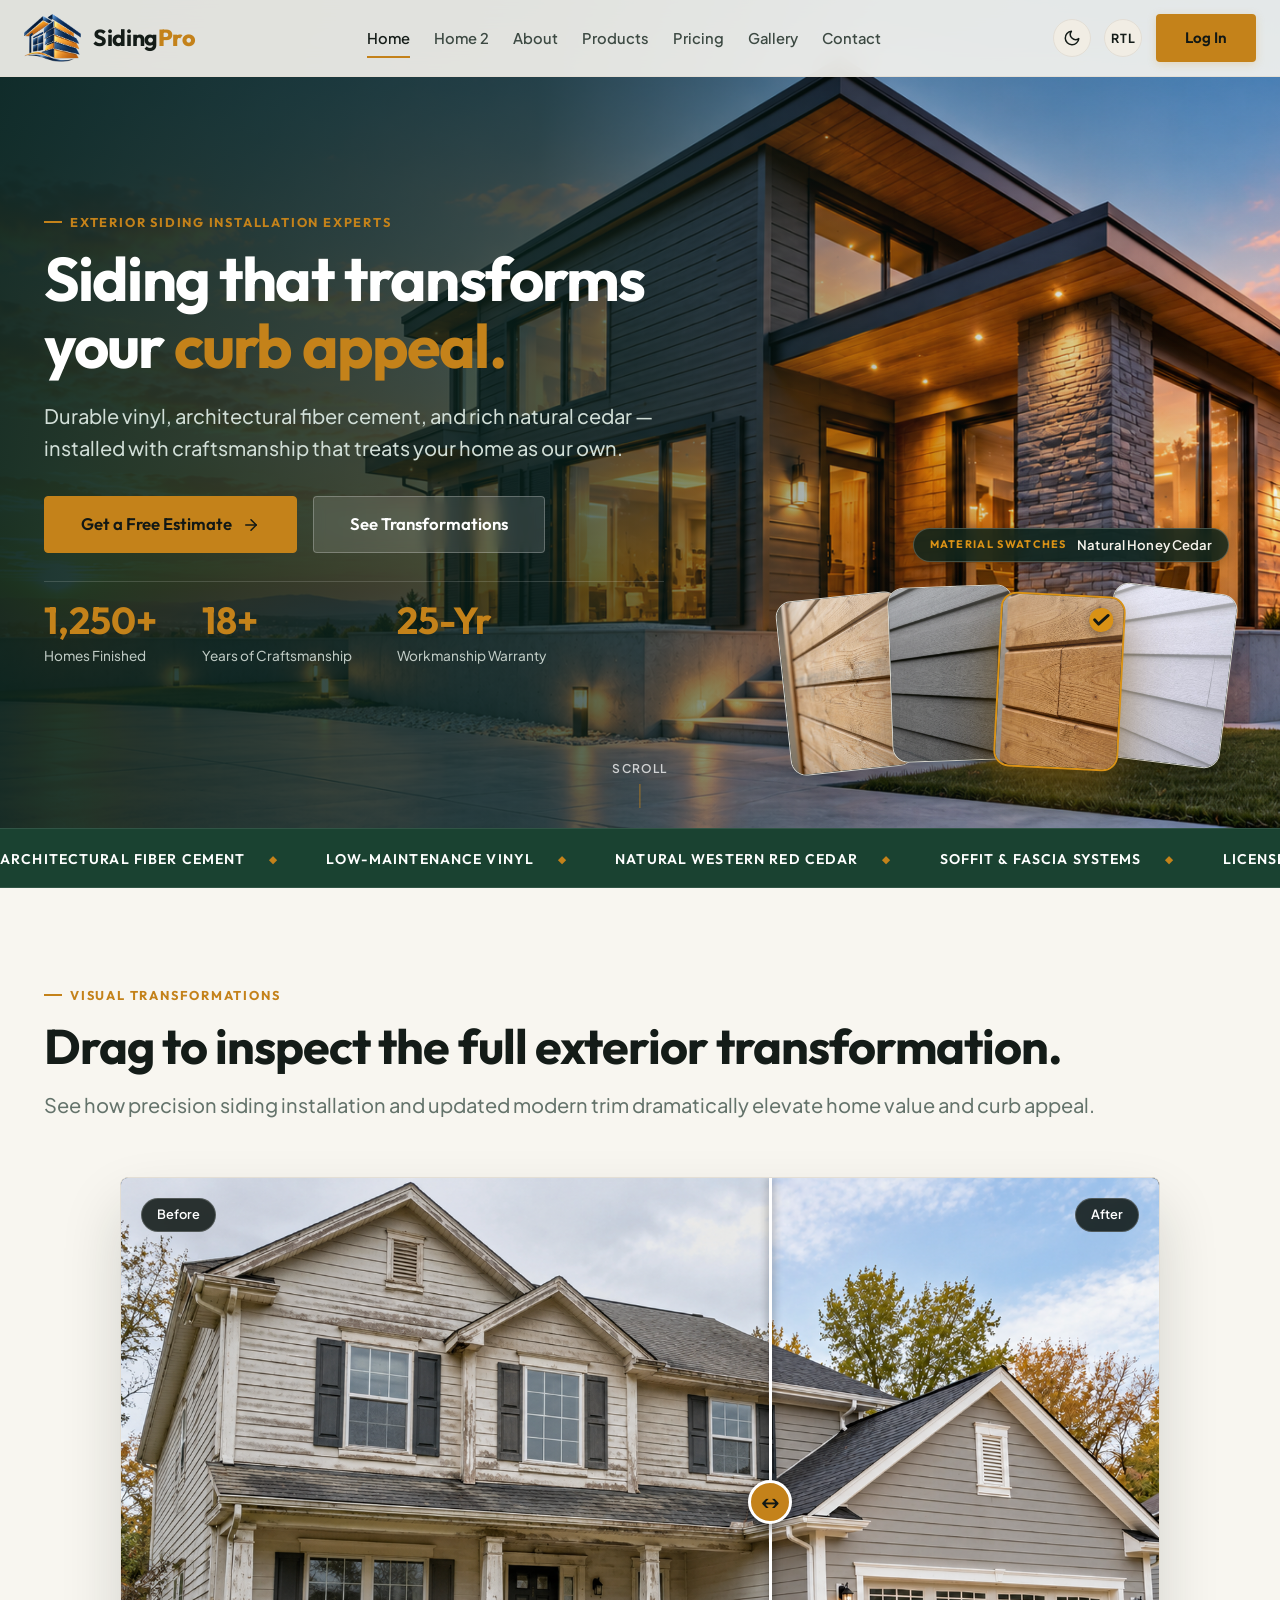
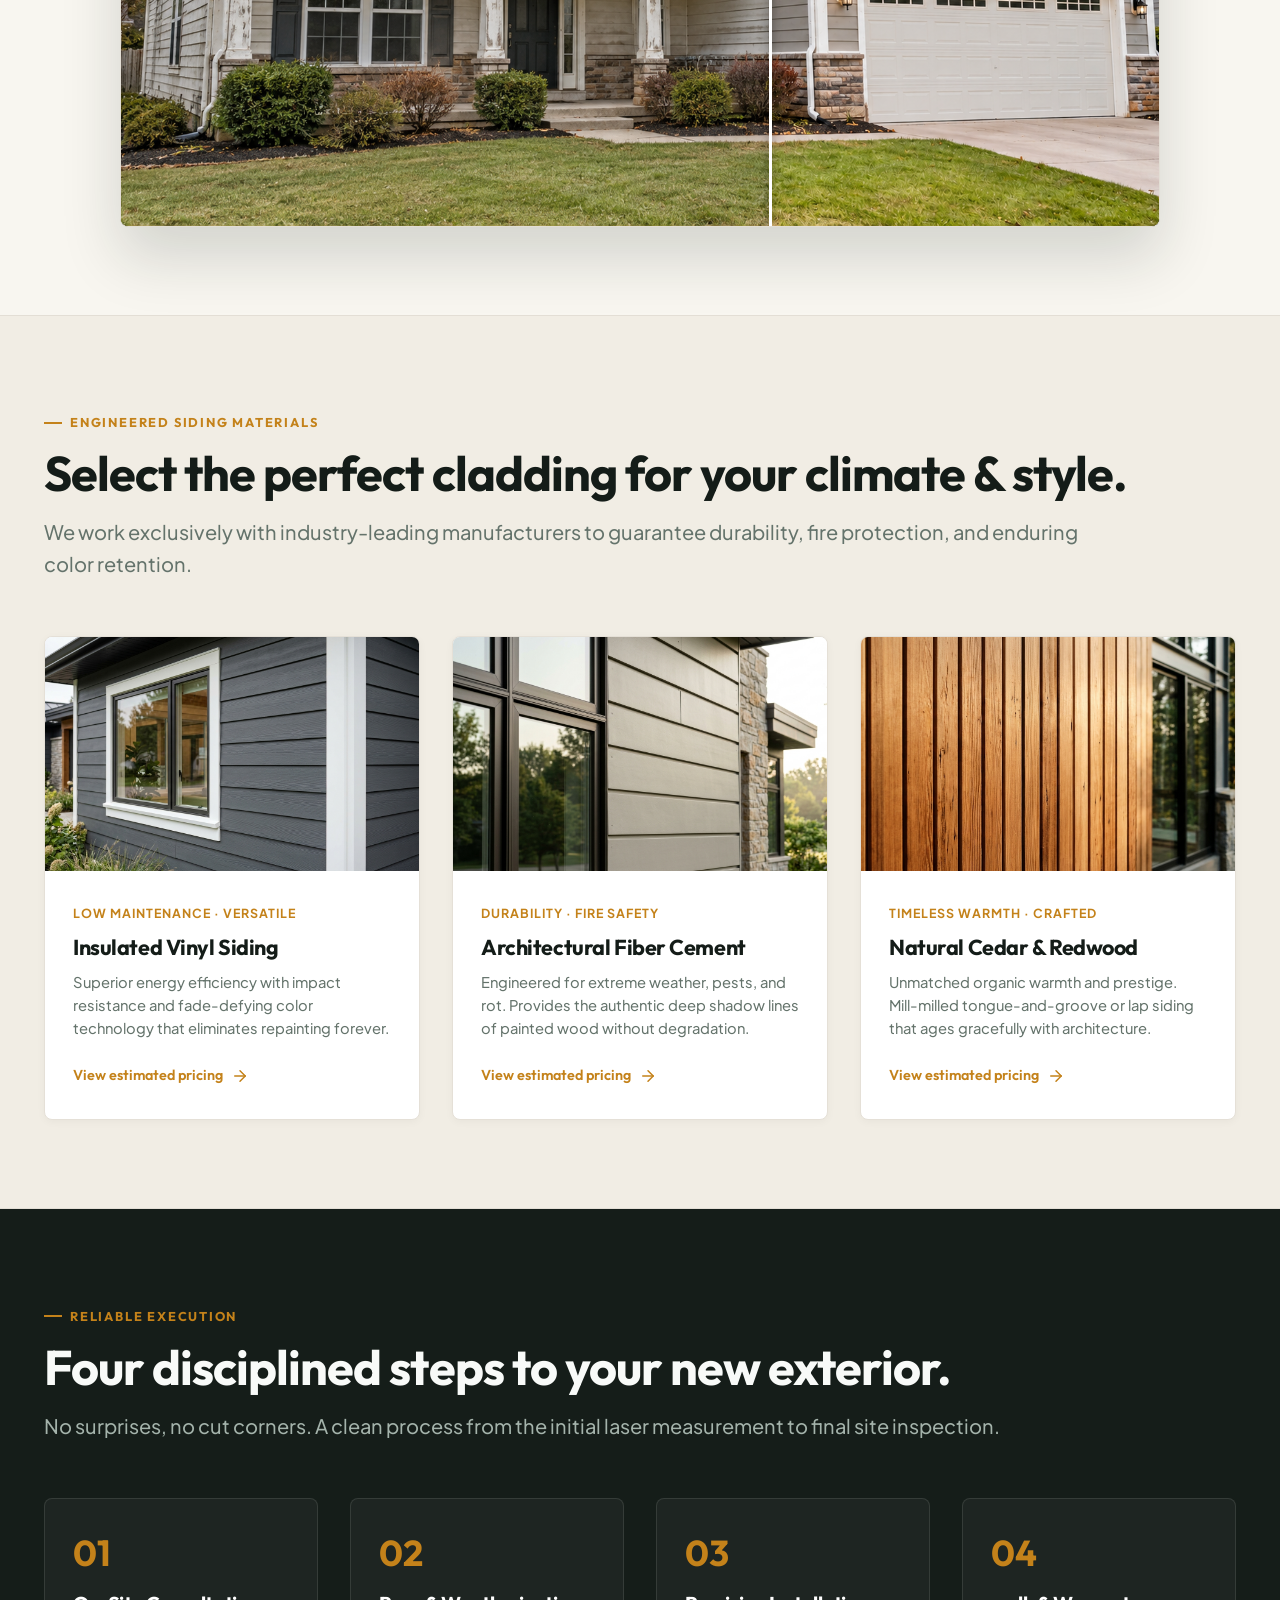
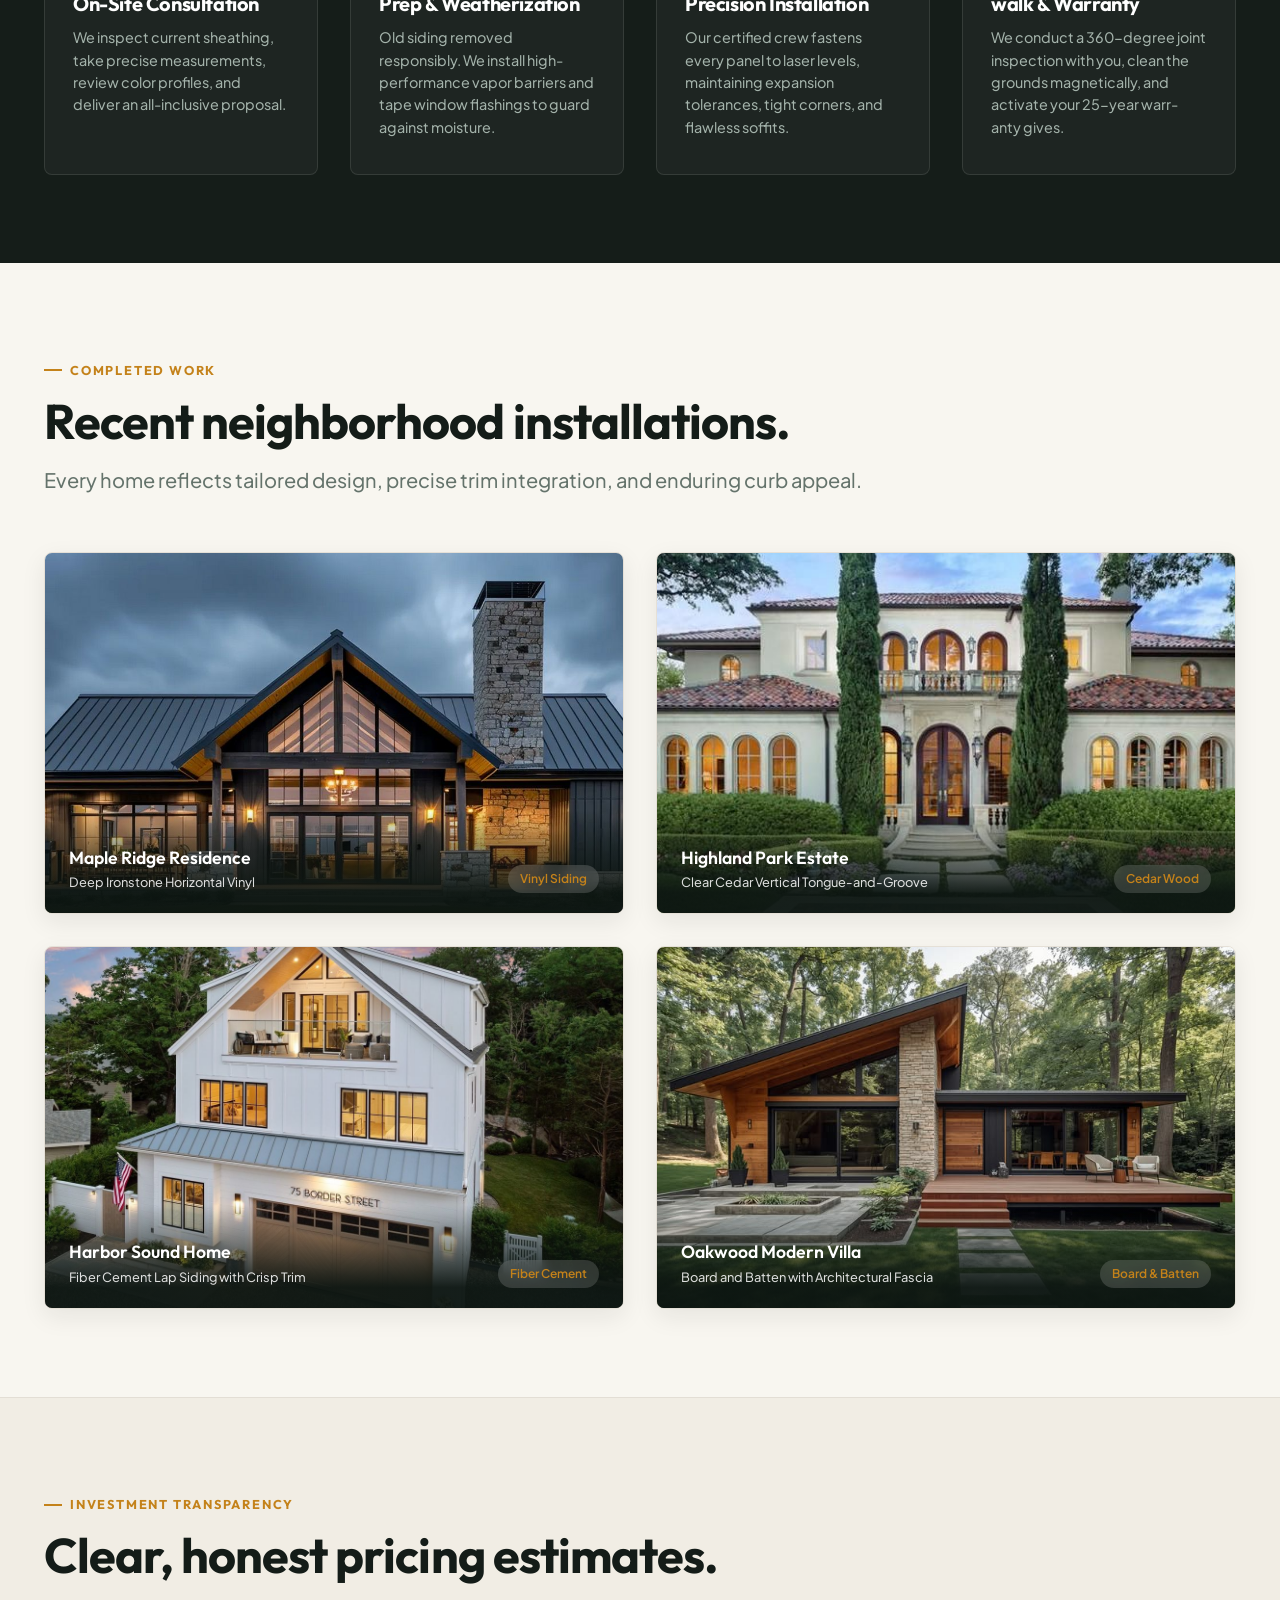
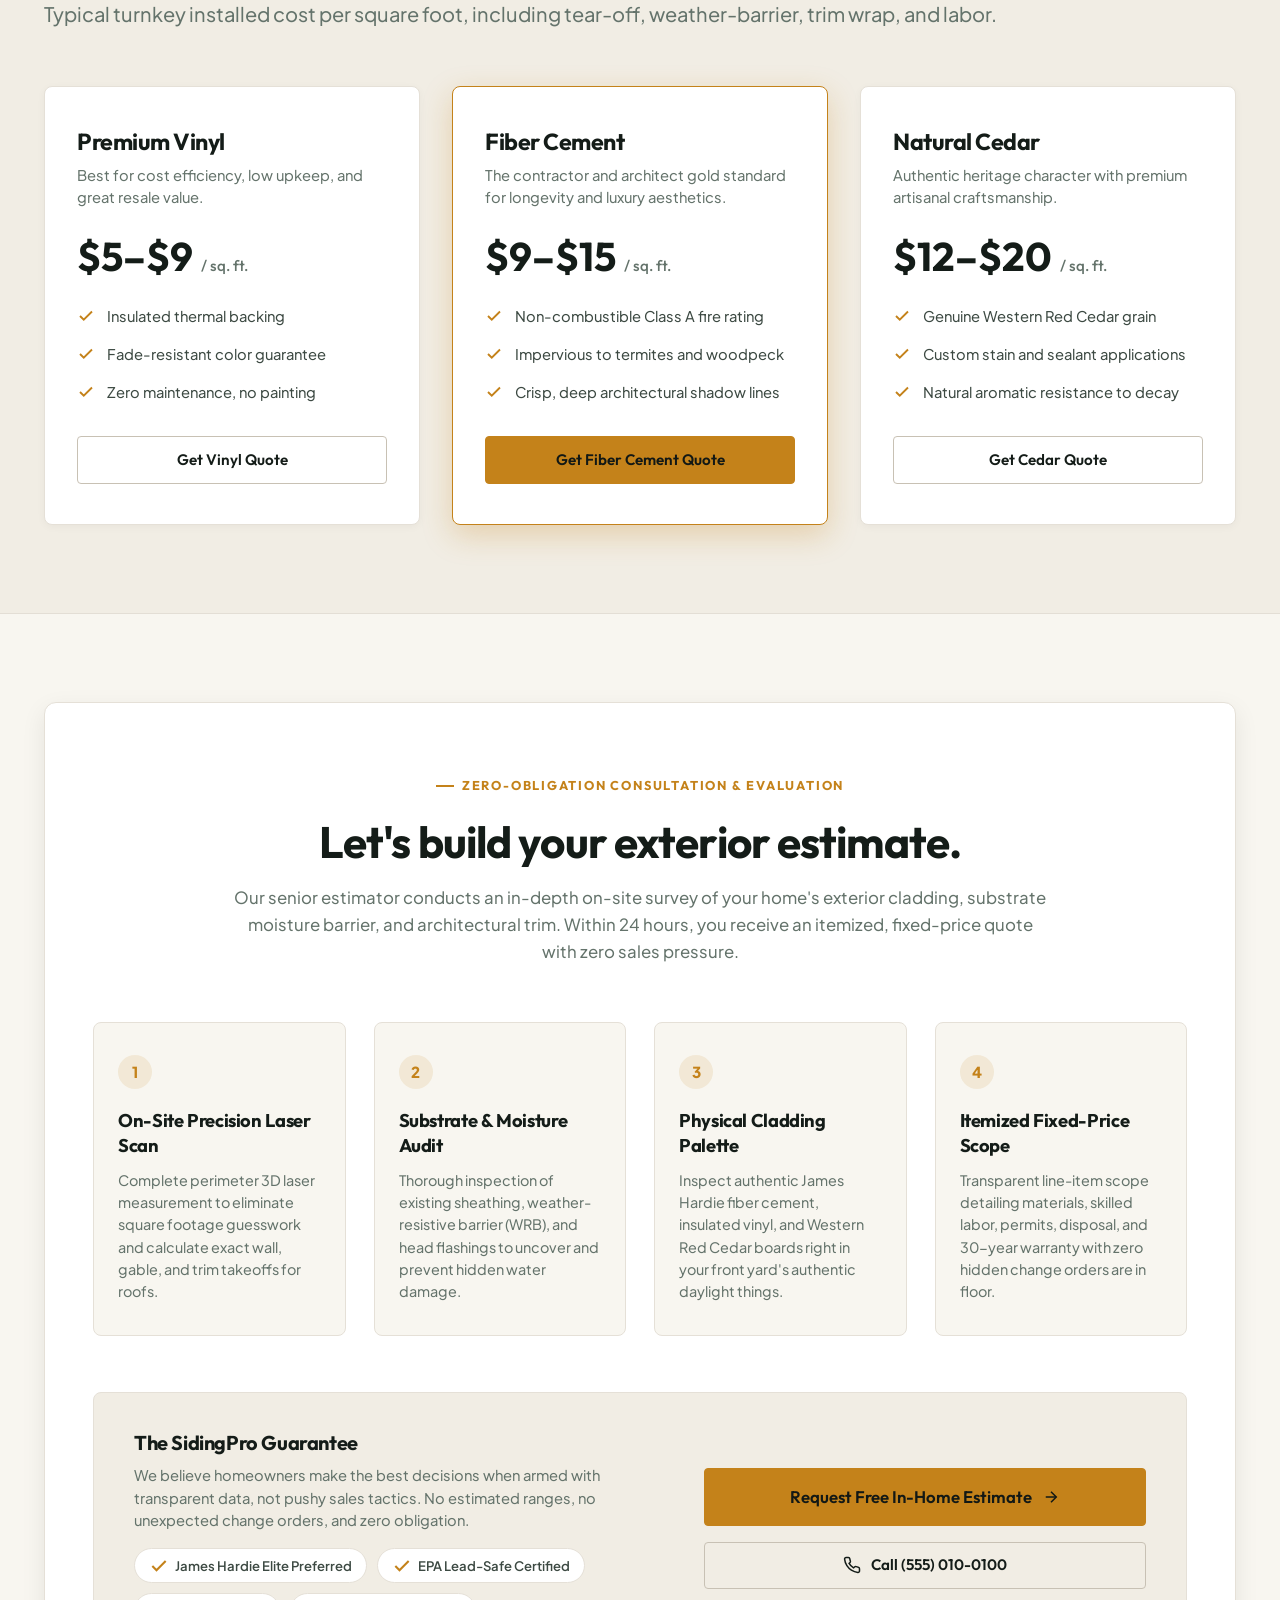
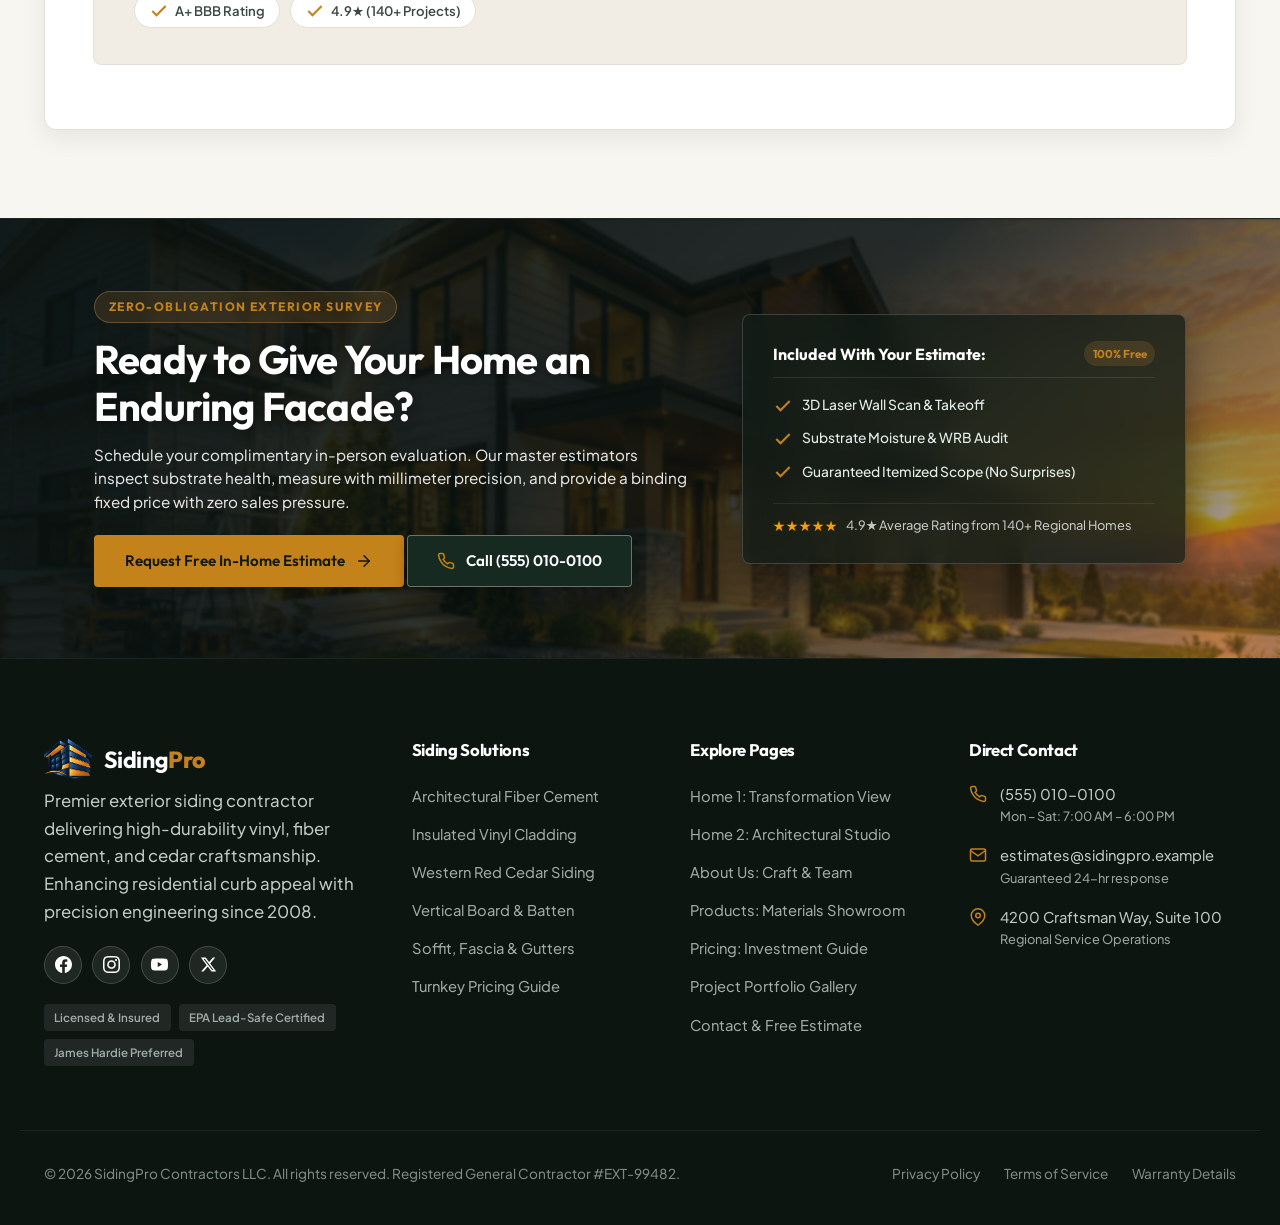
==== commit a0650d92: "fixing the issue" ====
--- a/index.html
+++ b/index.html
@@ -625,7 +625,7 @@
               Schedule your complimentary in-person evaluation. Our master estimators inspect substrate health, measure with millimeter precision, and provide a binding fixed price with zero sales pressure.
             </p>
             <div class="page-cta-actions" style="justify-content:flex-start;">
-              <a class="btn btn-primary btn-lg" href="contact.html">
+              <a class="btn btn-primary page-cta-btn-primary" href="contact.html">
                 <span>Request Free In-Home Estimate</span>
                 <svg class="arrow-icon" viewBox="0 0 24 24" fill="none" stroke="currentColor" stroke-width="2" stroke-linecap="round" stroke-linejoin="round">
                   <line x1="5" y1="12" x2="19" y2="12"></line>
--- a/style.css
+++ b/style.css
@@ -988,6 +988,25 @@
   min-height: 110px;
 }
 
+[dir="rtl"] .form-control,
+[dir="rtl"] .form-input,
+[dir="rtl"] .form-select,
+[dir="rtl"] .form-textarea {
+  text-align: right;
+}
+
+[dir="rtl"] input[type="tel"] {
+  text-align: right !important;
+  direction: ltr !important;
+  unicode-bidi: isolate !important;
+}
+
+[dir="rtl"] input[type="tel"]::placeholder {
+  text-align: right !important;
+  direction: ltr !important;
+  unicode-bidi: isolate !important;
+}
+
 .form-error-msg {
   font-size: 0.8rem;
   color: #c93b2b;
@@ -3367,7 +3386,7 @@
 
 .story-timeline-vertical {
   position: relative;
-  max-width: 980px;
+  max-width: 1040px;
   margin-inline: auto;
   padding-block: 1rem;
 }
@@ -3395,7 +3414,7 @@
   position: relative;
   display: grid;
   grid-template-columns: 1fr 1fr;
-  gap: 3.5rem;
+  gap: 6.5rem;
   align-items: center;
   margin-block-end: 3.5rem;
   z-index: 2;
@@ -7152,33 +7171,45 @@
   margin-block-end: 1.5rem;
 }
 
+.doc-table th,
+.doc-table td {
+  text-align: start !important;
+  padding-block: 0.65rem;
+  padding-inline: 0.85rem;
+  border-block-end: 1px solid var(--border-subtle);
+  color: var(--text-body);
+}
+
 .doc-table th {
-  text-align: start;
   padding-block: 0.6rem;
   border-block-end: 1px solid var(--border-strong);
   font-weight: 700;
   color: var(--text-main);
 }
 
-.doc-table td {
-  padding-block: 0.65rem;
-  border-block-end: 1px solid var(--border-subtle);
-  color: var(--text-body);
+.doc-table th:first-child,
+.doc-table td:first-child {
+  padding-inline-start: 0;
+  width: 42%;
+}
+
+.doc-table th:nth-child(2),
+.doc-table td:nth-child(2) {
+  width: 38%;
+}
+
+.doc-table th:last-child,
+.doc-table td:last-child {
+  padding-inline-end: 0;
+  width: 20%;
+  text-align: start !important;
 }
 
 [dir="rtl"] .doc-table th,
-[dir="rtl"] .doc-table td {
-  text-align: start;
-}
-
-.doc-table td:last-child,
-.doc-table th:last-child {
-  text-align: end;
-}
-
-[dir="rtl"] .doc-table td:last-child,
-[dir="rtl"] .doc-table th:last-child {
-  text-align: start;
+[dir="rtl"] .doc-table td,
+[dir="rtl"] .doc-table th:last-child,
+[dir="rtl"] .doc-table td:last-child {
+  text-align: start !important;
 }
 
 .doc-disclaimer-label {
@@ -7504,19 +7535,33 @@
   display: flex;
   align-items: center;
   justify-content: center;
-  gap: 0.65rem;
-  margin-block-end: 1.5rem;
+  gap: 0.85rem;
+  margin-block-end: 1.75rem;
   font-family: var(--font-display);
-  font-weight: 700;
-  font-size: 1.35rem;
+  font-weight: 800;
+  font-size: 1.85rem;
   color: var(--text-main);
   text-decoration: none;
+  letter-spacing: -0.02em;
 }
 
 .auth-logo-badge .site-logo-img {
-  height: 40px;
+  height: 48px;
   width: auto;
   object-fit: contain;
+}
+
+.auth-logo-badge .site-logo-text {
+  font-size: 1.85rem;
+  font-weight: 800;
+  display: inline-flex;
+  align-items: baseline;
+  line-height: 1;
+}
+
+.auth-logo-badge .site-logo-text b {
+  color: var(--brand-accent);
+  font-weight: 800;
 }
 
 .auth-header {
@@ -8908,6 +8953,11 @@
   text-align: start;
 }
 
+.cta-craftsman-grid > * {
+  min-width: 0;
+  max-width: 100%;
+}
+
 .cta-pledge-quote {
   font-family: var(--font-display, 'Outfit', sans-serif);
   font-style: italic;
@@ -8917,6 +8967,8 @@
   margin-block: 0.85rem 1.15rem;
   border-inline-start: 3px solid var(--brand-accent);
   padding-inline-start: 1.25rem;
+  word-break: break-word;
+  overflow-wrap: break-word;
 }
 
 .cta-craftsman-crew-badge {
@@ -8930,6 +8982,8 @@
   border: 1px solid rgba(197, 137, 64, 0.35);
   padding: 0.35rem 0.9rem;
   border-radius: 999px;
+  max-width: 100%;
+  box-sizing: border-box;
 }
 
 .cta-hotline-card {
@@ -9099,7 +9153,9 @@
 }
 
 /* ==========================================================================
-   CTA BUTTON ACTIONS & SECONDARY BUTTON COLOR SYSTEM
+   CTA BUTTON ACTIONS & UNIFIED BUTTON SIZING SYSTEM
+   Synchronized heights (52px), line-heights, borders, and responsive widths
+   across Home 2, Products, Pricing, and all platform CTA banners.
    ========================================================================== */
 .page-cta-actions {
   display: flex;
@@ -9109,35 +9165,52 @@
   margin-block-start: 1.25rem;
 }
 
-.page-cta-actions .btn {
-  padding: 0.88rem 1.85rem;
-  font-size: 0.95rem;
-  white-space: nowrap;
+/* Master Baseline for All CTA Actions & Ribbon Buttons */
+.page-cta-actions .btn,
+.page-cta-actions .page-cta-btn-outline,
+.page-cta-actions .page-cta-btn-secondary,
+.page-cta-btn-outline,
+.page-cta-btn-secondary,
+.cta-ribbon-right .btn,
+.cta-ribbon-right .page-cta-btn-outline {
+  display: inline-flex !important;
+  align-items: center !important;
+  justify-content: center !important;
+  gap: 0.65rem !important;
+  height: 52px !important;
+  min-height: 52px !important;
+  max-height: 52px !important;
+  padding: 0 1.85rem !important;
+  margin: 0 !important;
+  font-family: var(--font-display, 'Outfit', sans-serif) !important;
+  font-size: 0.95rem !important;
+  font-weight: 600 !important;
+  line-height: 1 !important;
+  border-radius: var(--radius-sm, 6px) !important;
+  box-sizing: border-box !important;
+  white-space: nowrap !important;
+  text-decoration: none !important;
+  vertical-align: middle !important;
   flex-shrink: 0;
-}
-
-/* Secondary Button with Solid Distinct Background Color */
+  transition: all 0.25s cubic-bezier(0.16, 1, 0.3, 1);
+}
+
+/* Primary CTA Button Base & Border Parity */
+.page-cta-actions .btn,
+.cta-ribbon-right .btn {
+  border: 1.5px solid transparent !important;
+  box-shadow: 0 4px 14px rgba(0, 0, 0, 0.25);
+}
+
+/* Secondary & Call Outline Button with Solid Distinct Background */
 .page-cta-btn-outline,
 .page-cta-btn-secondary {
-  display: inline-flex;
-  align-items: center;
-  justify-content: center;
-  gap: 0.65rem;
-  font-family: var(--font-display, 'Outfit', sans-serif);
-  font-weight: 600;
-  font-size: 0.95rem;
-  padding: 0.88rem 1.85rem;
-  border-radius: var(--radius-sm, 6px);
-  background: #172a22 !important; /* Visible, solid secondary background color */
+  background: #172a22 !important;
   color: #ffffff !important;
   border: 1.5px solid rgba(255, 255, 255, 0.35) !important;
   backdrop-filter: blur(8px);
   -webkit-backdrop-filter: blur(8px);
   box-shadow: 0 4px 14px rgba(0, 0, 0, 0.3);
-  text-decoration: none;
-  white-space: nowrap;
-  flex-shrink: 0;
-  transition: all 0.25s cubic-bezier(0.16, 1, 0.3, 1);
 }
 
 .page-cta-btn-outline:hover,
@@ -9149,6 +9222,16 @@
   box-shadow: 0 6px 20px rgba(0, 0, 0, 0.4);
 }
 
+/* SVG icon sizing & alignment parity */
+.page-cta-actions svg,
+.page-cta-btn-outline svg,
+.page-cta-btn-secondary svg,
+.cta-ribbon-right svg {
+  width: 18px !important;
+  height: 18px !important;
+  flex-shrink: 0;
+}
+
 .page-cta-btn-outline svg,
 .page-cta-btn-secondary svg {
   color: var(--brand-accent);
@@ -9160,35 +9243,116 @@
   transform: scale(1.1);
 }
 
-/* Responsive Overrides for All Bespoke Layouts */
+/* Home 2 Ribbon Button Size Parity (Desktop) */
+.cta-ribbon-right {
+  display: flex;
+  flex-direction: column;
+  gap: 0.75rem;
+  align-items: flex-end;
+  flex-shrink: 0;
+}
+
+.cta-ribbon-right .btn,
+.cta-ribbon-right .page-cta-btn-outline {
+  width: 100%;
+  min-width: 280px;
+  max-width: 320px;
+  justify-content: center !important;
+}
+
+/* Products Page CTA Action Width Balance */
+.page-cta-section--products .page-cta-actions .btn,
+.page-cta-section--products .page-cta-actions .page-cta-btn-outline {
+  min-width: 240px;
+  justify-content: center !important;
+}
+
+/* Pricing Page CTA Action Width Balance */
+.page-cta-section--pricing .page-cta-actions {
+  display: flex;
+  align-items: center;
+  justify-content: center;
+  gap: 1.25rem;
+}
+
+.page-cta-section--pricing .page-cta-actions .btn,
+.page-cta-section--pricing .page-cta-actions .page-cta-btn-outline {
+  min-width: 250px;
+  justify-content: center !important;
+}
+
+/* Tablet Overrides (iPad Pro & iPad Mini - up to 1024px) */
+@media (max-width: 1024px) {
+  .cta-ribbon-flex {
+    flex-direction: column;
+    text-align: center;
+    gap: 2rem;
+  }
+  .cta-ribbon-left {
+    border-inline-start: none;
+    padding-inline-start: 0;
+    max-width: 100%;
+  }
+  .cta-ribbon-tags {
+    justify-content: center;
+  }
+  .cta-ribbon-right {
+    align-items: center;
+    width: 100%;
+    max-width: 480px;
+    margin-inline: auto;
+    gap: 0.85rem;
+  }
+  .cta-ribbon-right .btn,
+  .cta-ribbon-right .page-cta-btn-outline {
+    width: 100% !important;
+    max-width: 100% !important;
+    min-width: 0 !important;
+    justify-content: center !important;
+  }
+
+  .page-cta-section--products .cta-samplebox-grid {
+    grid-template-columns: 1fr;
+    gap: 2rem;
+  }
+  .page-cta-section--products .page-cta-actions {
+    display: flex;
+    flex-wrap: wrap;
+    gap: 1rem;
+  }
+}
+
+/* Medium Tablet & Stack Breakpoint (up to 860px) */
+@media (max-width: 860px) {
+  .page-cta-section--products .page-cta-actions {
+    flex-direction: column !important;
+    align-items: stretch !important;
+    width: 100% !important;
+    max-width: 440px;
+  }
+  .page-cta-section--products .page-cta-actions .btn,
+  .page-cta-section--products .page-cta-actions .page-cta-btn-outline {
+    width: 100% !important;
+    min-width: 0 !important;
+  }
+}
+
+/* Mobile & Small Tablet Overrides (up to 768px) */
 @media (max-width: 768px) {
   .page-cta-section {
     min-height: auto;
     padding-block: 3.25rem;
   }
   .cta-split-grid,
-  .cta-craftsman-grid,
   .cta-samplebox-grid {
     grid-template-columns: 1fr;
     gap: 2rem;
     text-align: center;
   }
-  .cta-ribbon-flex {
-    flex-direction: column;
-    text-align: center;
-    gap: 1.75rem;
-  }
-  .cta-ribbon-left {
-    border-inline-start: none;
-    padding-inline-start: 0;
-  }
-  .cta-ribbon-tags {
-    justify-content: center;
-  }
-  .cta-ribbon-right {
-    align-items: center;
-    width: 100%;
-    gap: 0.85rem;
+  .cta-craftsman-grid {
+    grid-template-columns: 1fr;
+    gap: 2rem;
+    text-align: start;
   }
   .cta-cert-grid {
     grid-template-columns: 1fr;
@@ -9197,15 +9361,86 @@
   .page-cta-actions {
     display: flex !important;
     flex-direction: column !important;
+    align-items: stretch !important;
     width: 100% !important;
-    gap: 0.85rem !important; /* Space between buttons on mobile & tablet */
+    max-width: 440px;
+    margin-inline: auto;
+    gap: 0.85rem !important;
     margin-block-start: 1rem !important;
   }
   .page-cta-actions .btn,
   .page-cta-actions .page-cta-btn-outline,
-  .page-cta-btn-outline {
+  .page-cta-btn-outline,
+  .cta-ribbon-right .btn,
+  .cta-ribbon-right .page-cta-btn-outline {
     width: 100% !important;
+    max-width: 100% !important;
+    min-width: 0 !important;
     justify-content: center !important;
     box-sizing: border-box !important;
   }
 }
+
+/* Small Mobile Viewport Optimization (e.g. Samsung Galaxy S8+ 360px & iPhone SE) */
+@media (max-width: 480px) {
+  .page-cta-section {
+    padding-block: 2.75rem;
+  }
+
+  .page-cta-container {
+    padding-inline: 1rem !important;
+  }
+
+  .cta-title-bold {
+    font-size: clamp(1.35rem, 6.2vw, 1.75rem) !important;
+    word-break: break-word !important;
+    overflow-wrap: break-word !important;
+    line-height: 1.25 !important;
+  }
+
+  .cta-pledge-quote {
+    font-size: 0.9rem !important;
+    line-height: 1.55 !important;
+    padding-inline-start: 0.85rem !important;
+    margin-block: 0.65rem 0.85rem !important;
+    word-break: break-word !important;
+    overflow-wrap: break-word !important;
+  }
+
+  .cta-craftsman-crew-badge {
+    border-radius: var(--radius-sm, 6px) !important;
+    padding: 0.5rem 0.75rem !important;
+    font-size: 0.78rem !important;
+    line-height: 1.35 !important;
+    text-align: start !important;
+    white-space: normal !important;
+    display: flex !important;
+    align-items: flex-start !important;
+    width: 100% !important;
+    box-sizing: border-box !important;
+  }
+
+  .cta-craftsman-crew-badge svg {
+    margin-block-start: 2px !important;
+    flex-shrink: 0 !important;
+  }
+
+  .cta-hotline-card {
+    padding: 1.25rem 1rem !important;
+    box-sizing: border-box !important;
+    width: 100% !important;
+    max-width: 100% !important;
+  }
+
+  .cta-hotline-num {
+    font-size: 1.35rem !important;
+  }
+
+  .cta-hotline-card .btn {
+    font-size: 0.88rem !important;
+    padding: 0.75rem 1rem !important;
+    min-height: 48px !important;
+    white-space: normal !important;
+    text-align: center !important;
+  }
+}
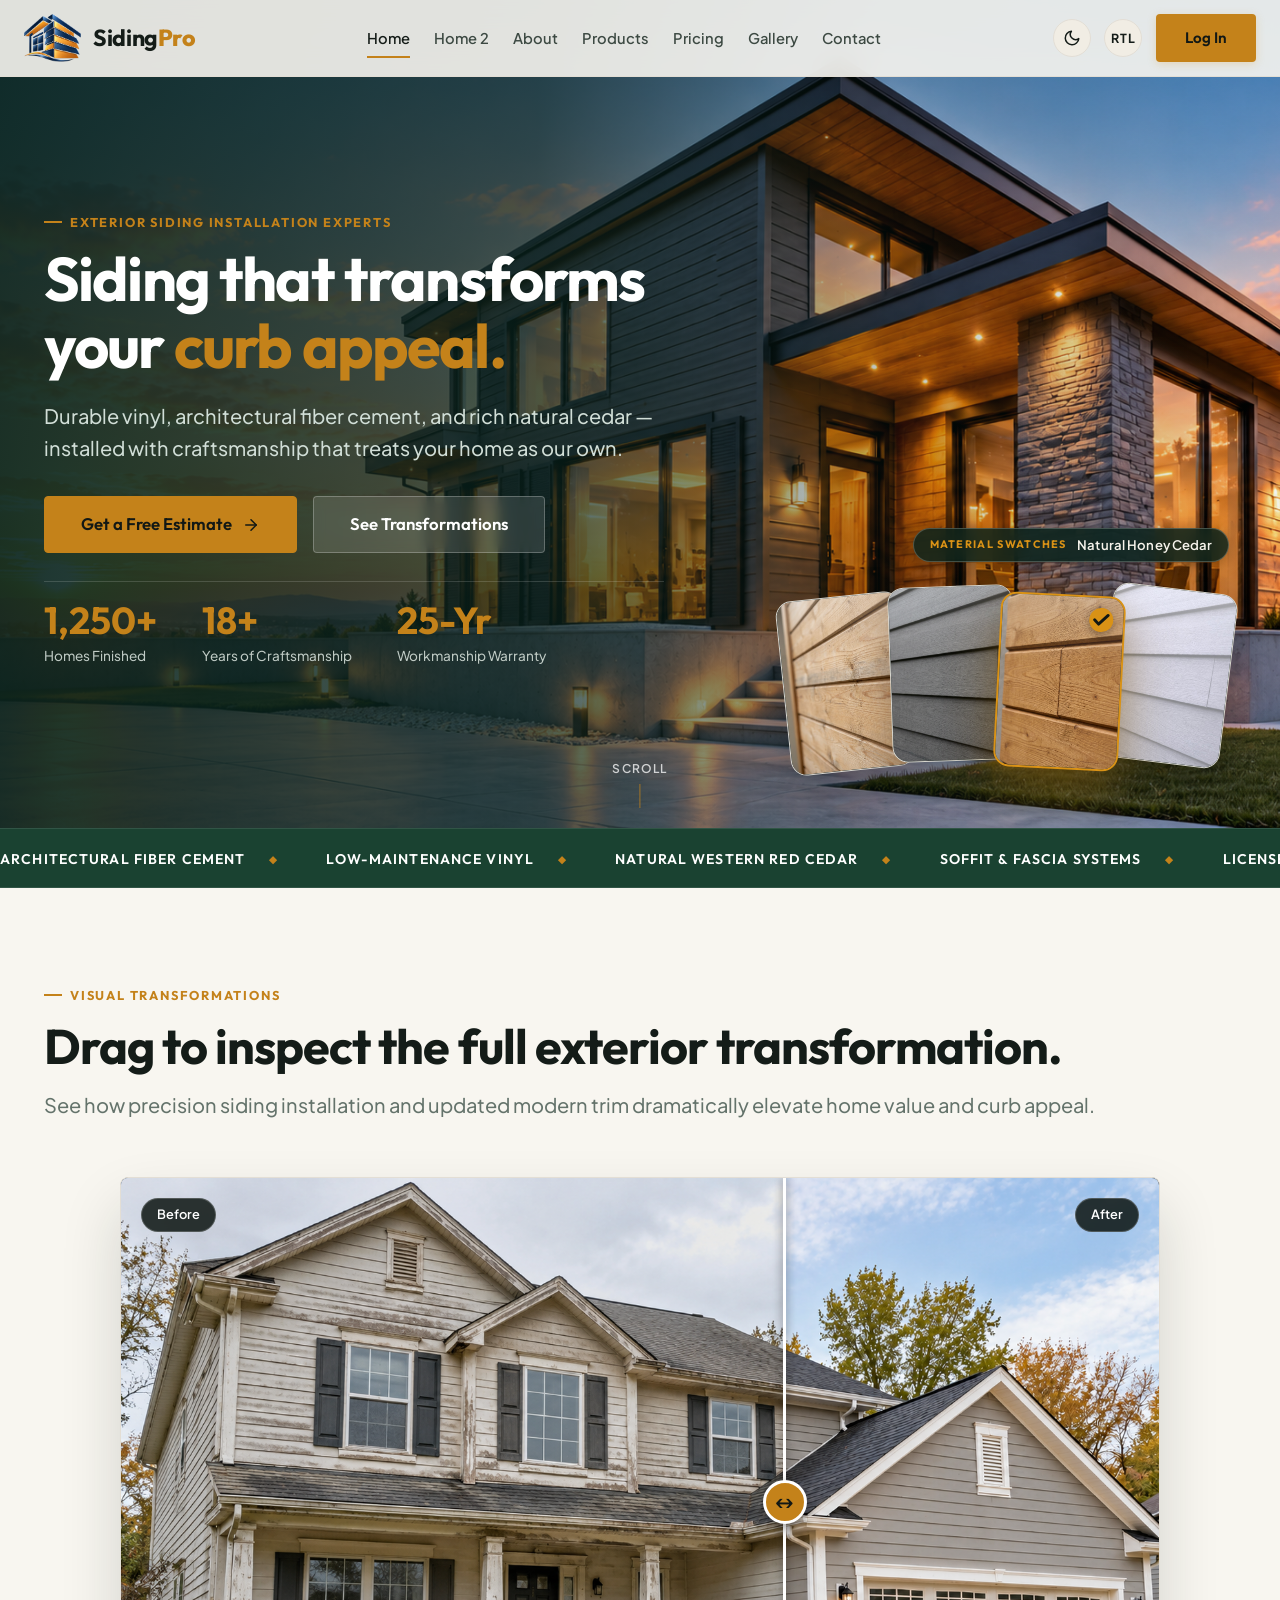
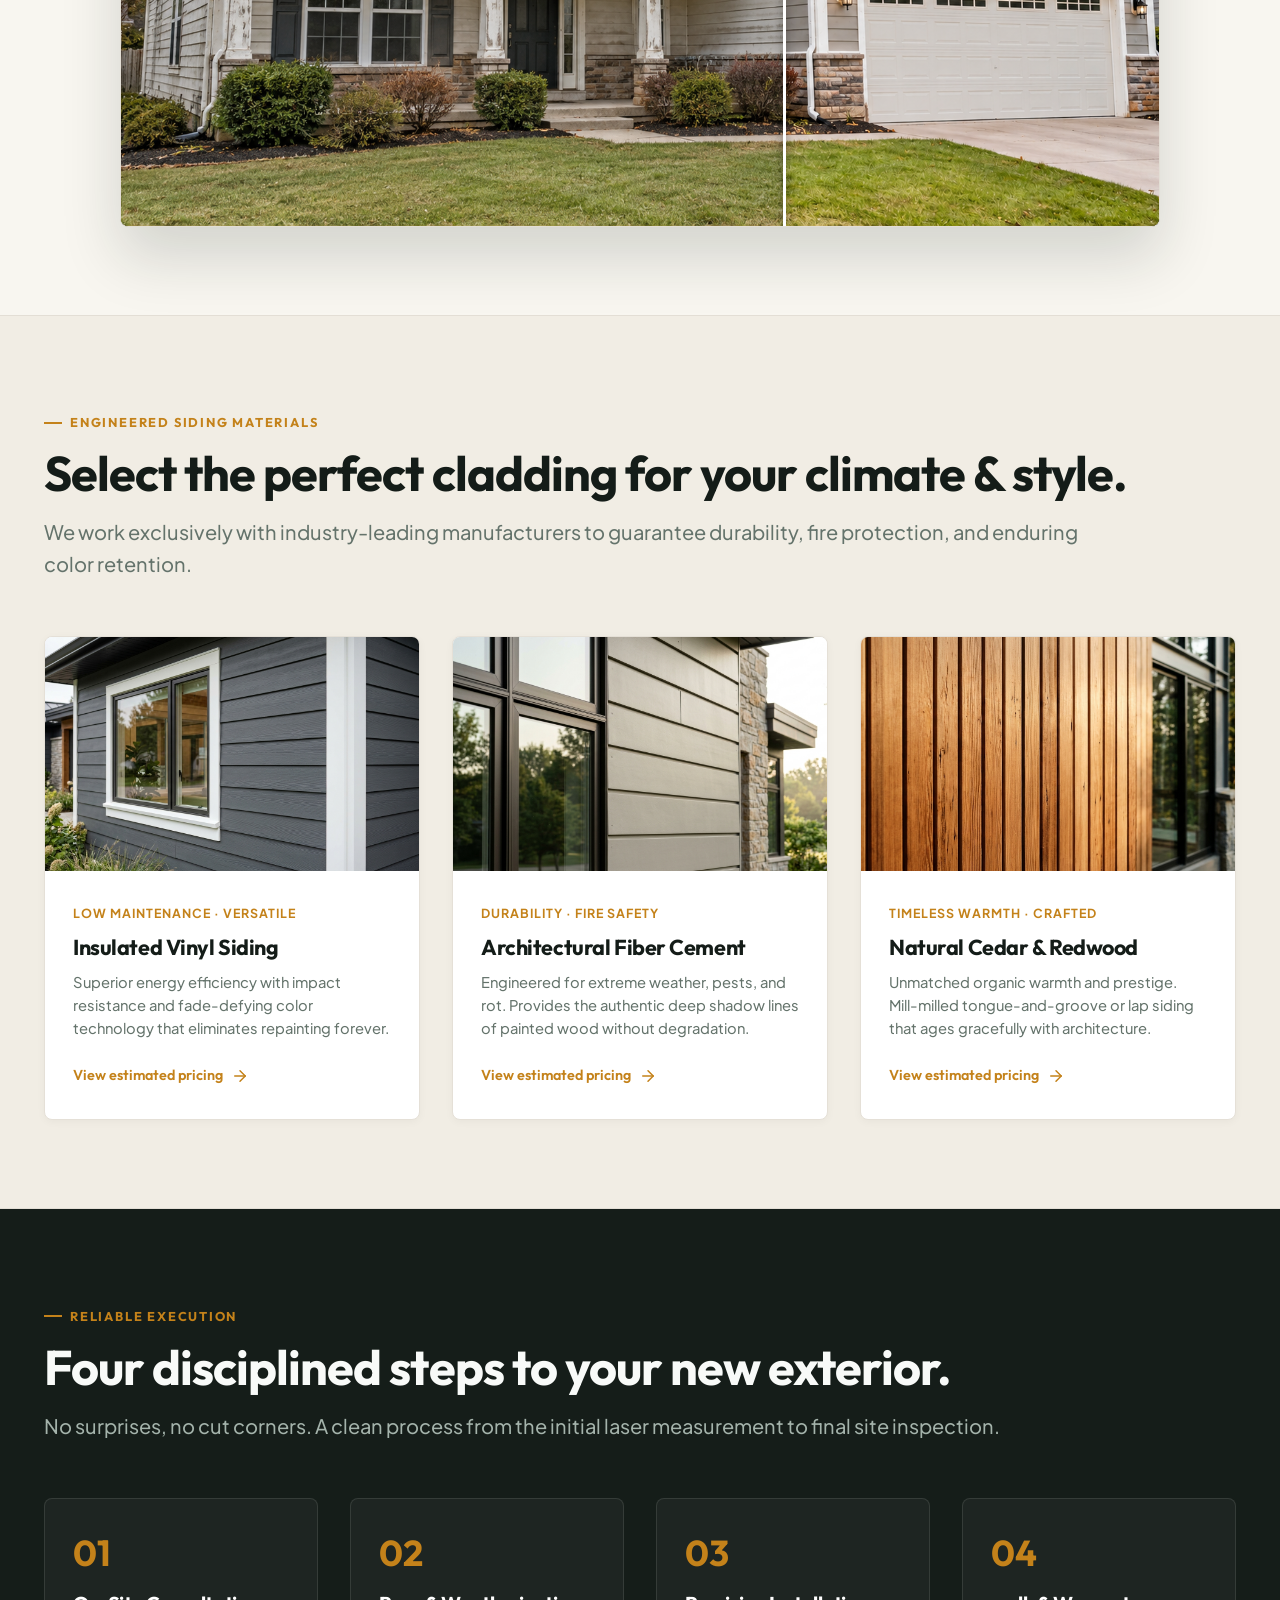
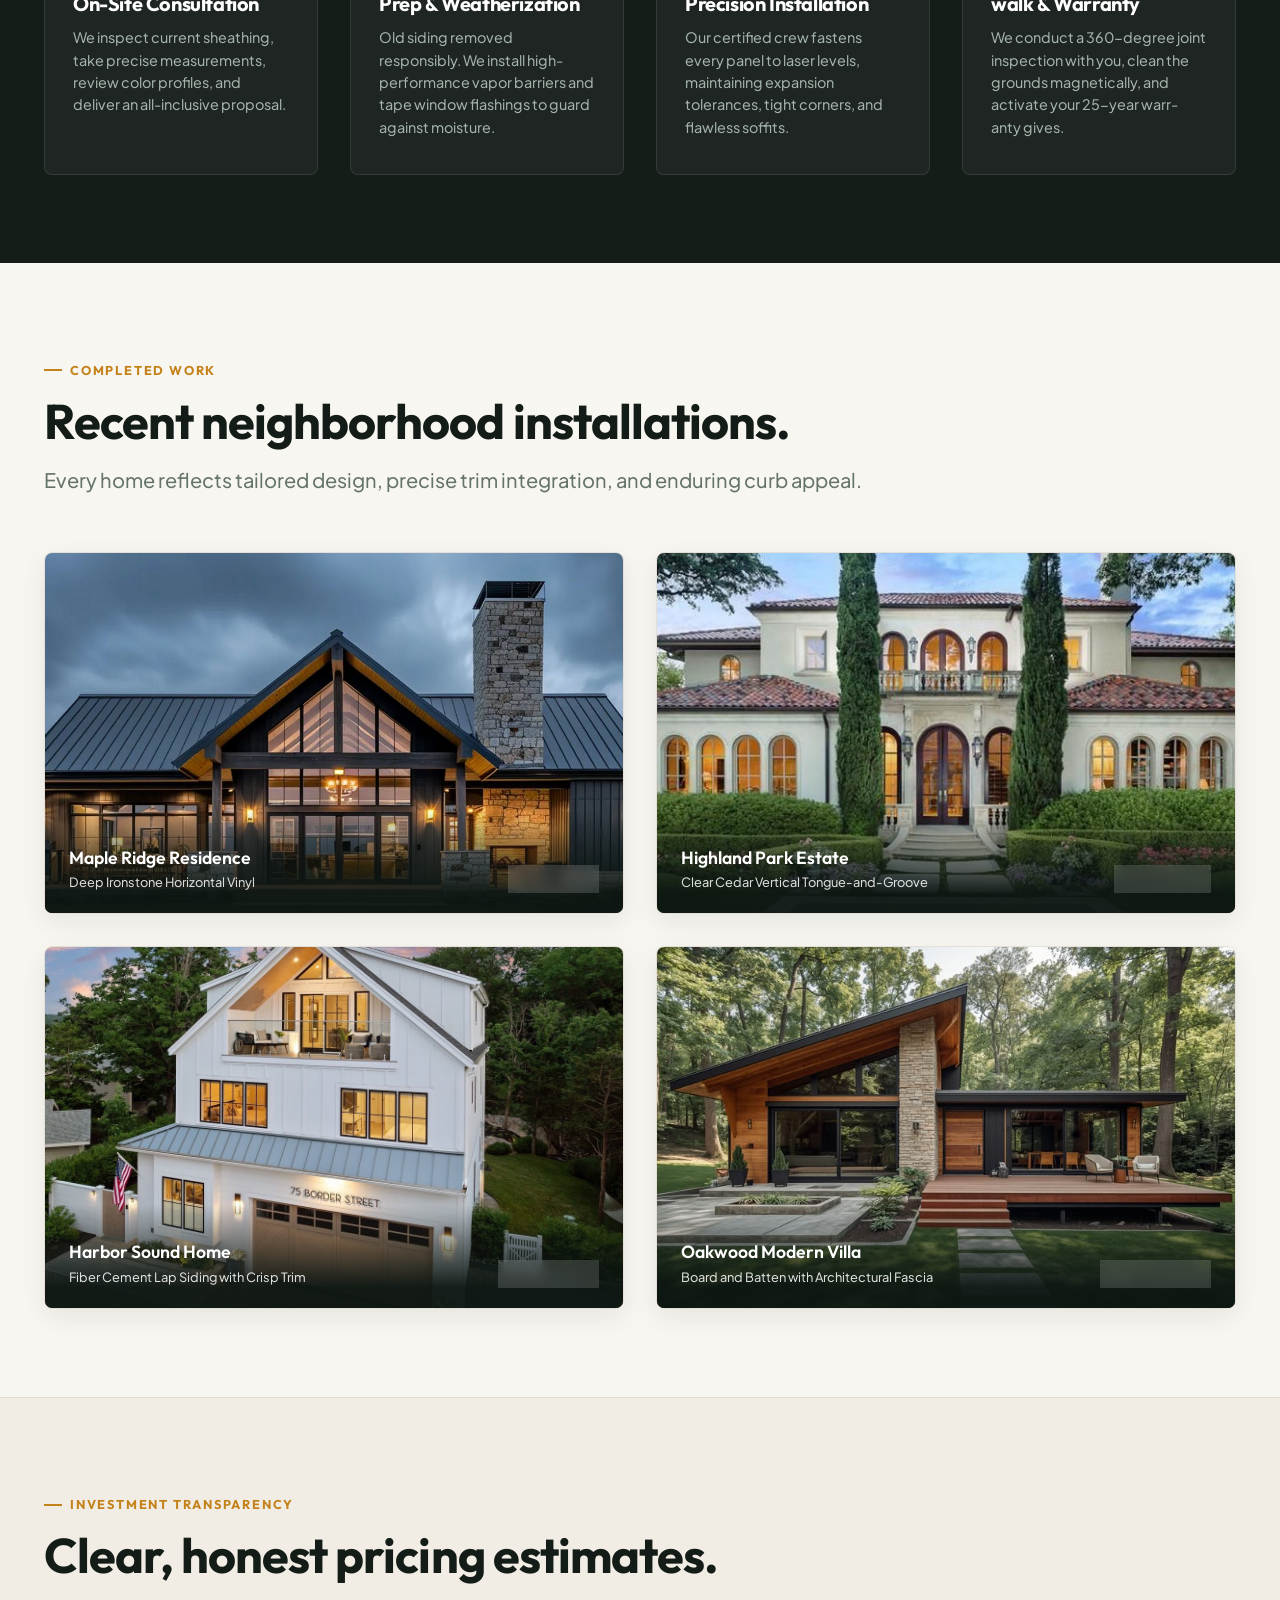
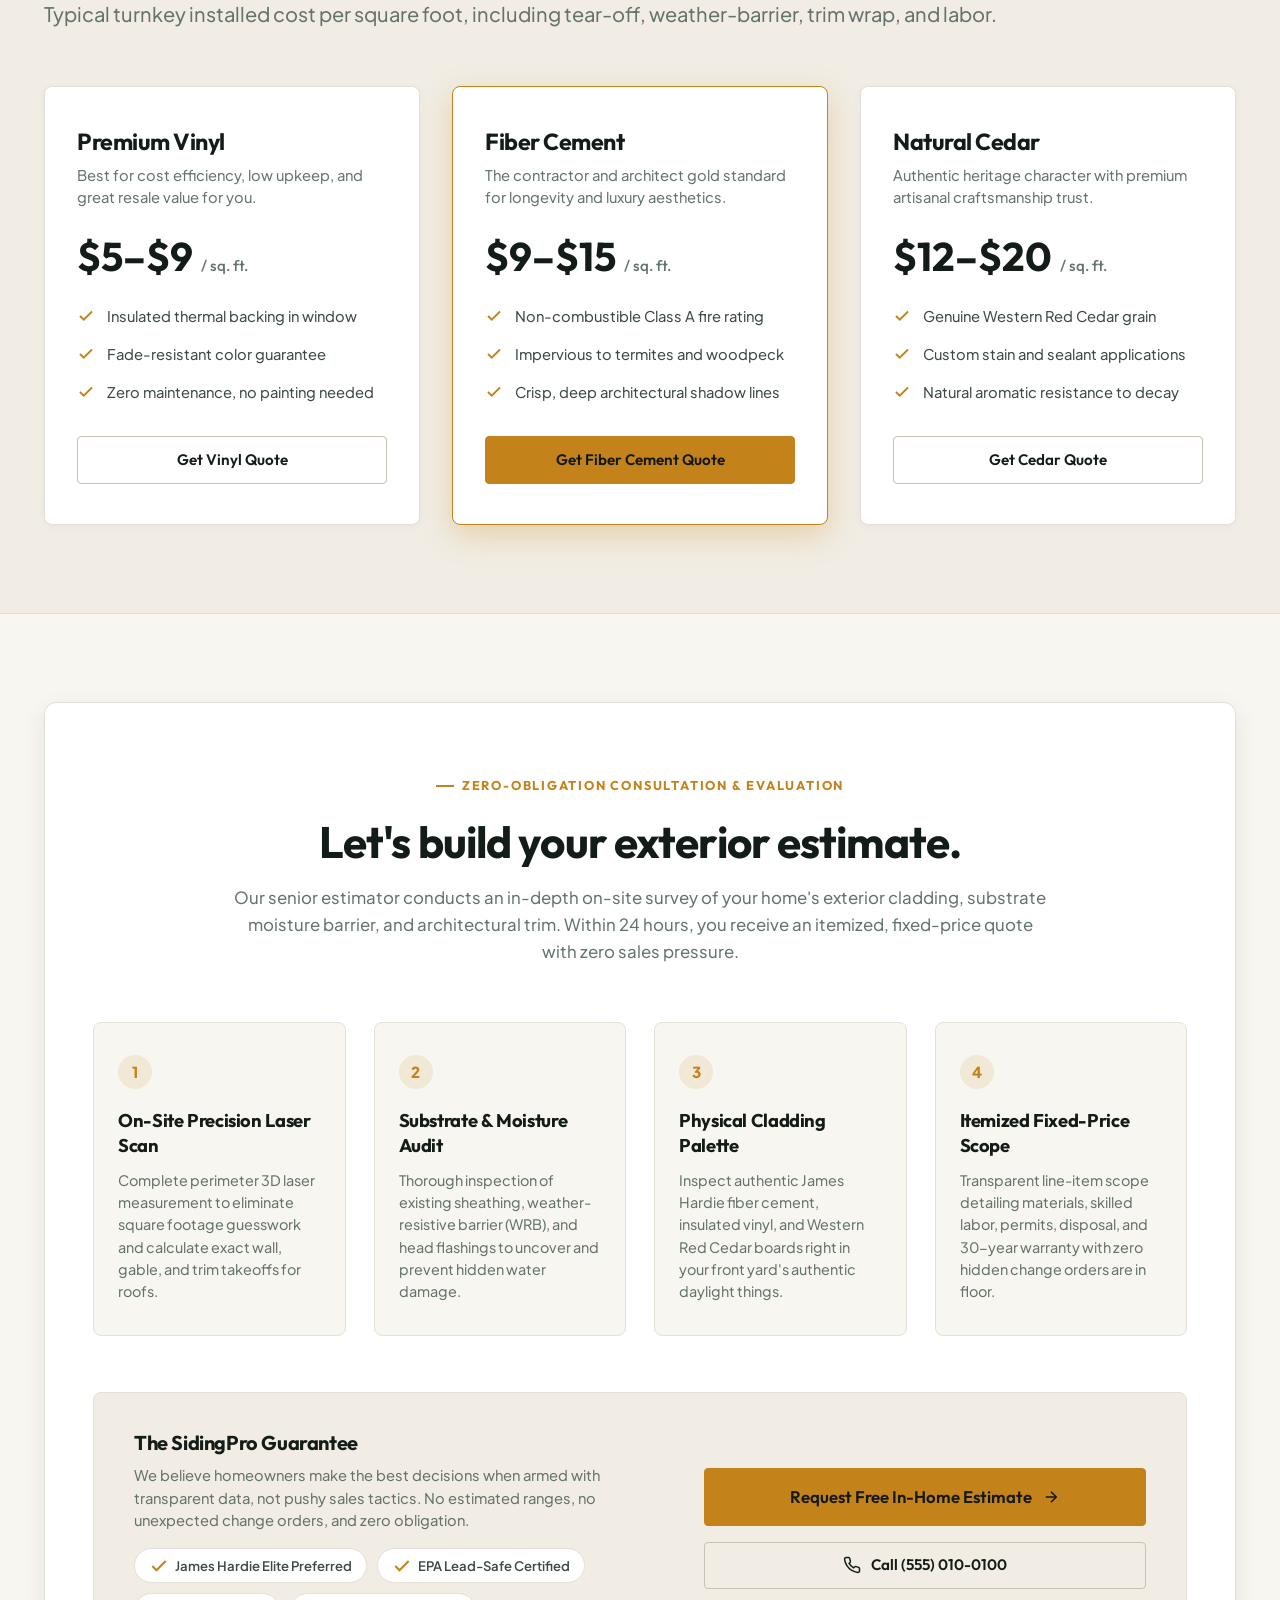
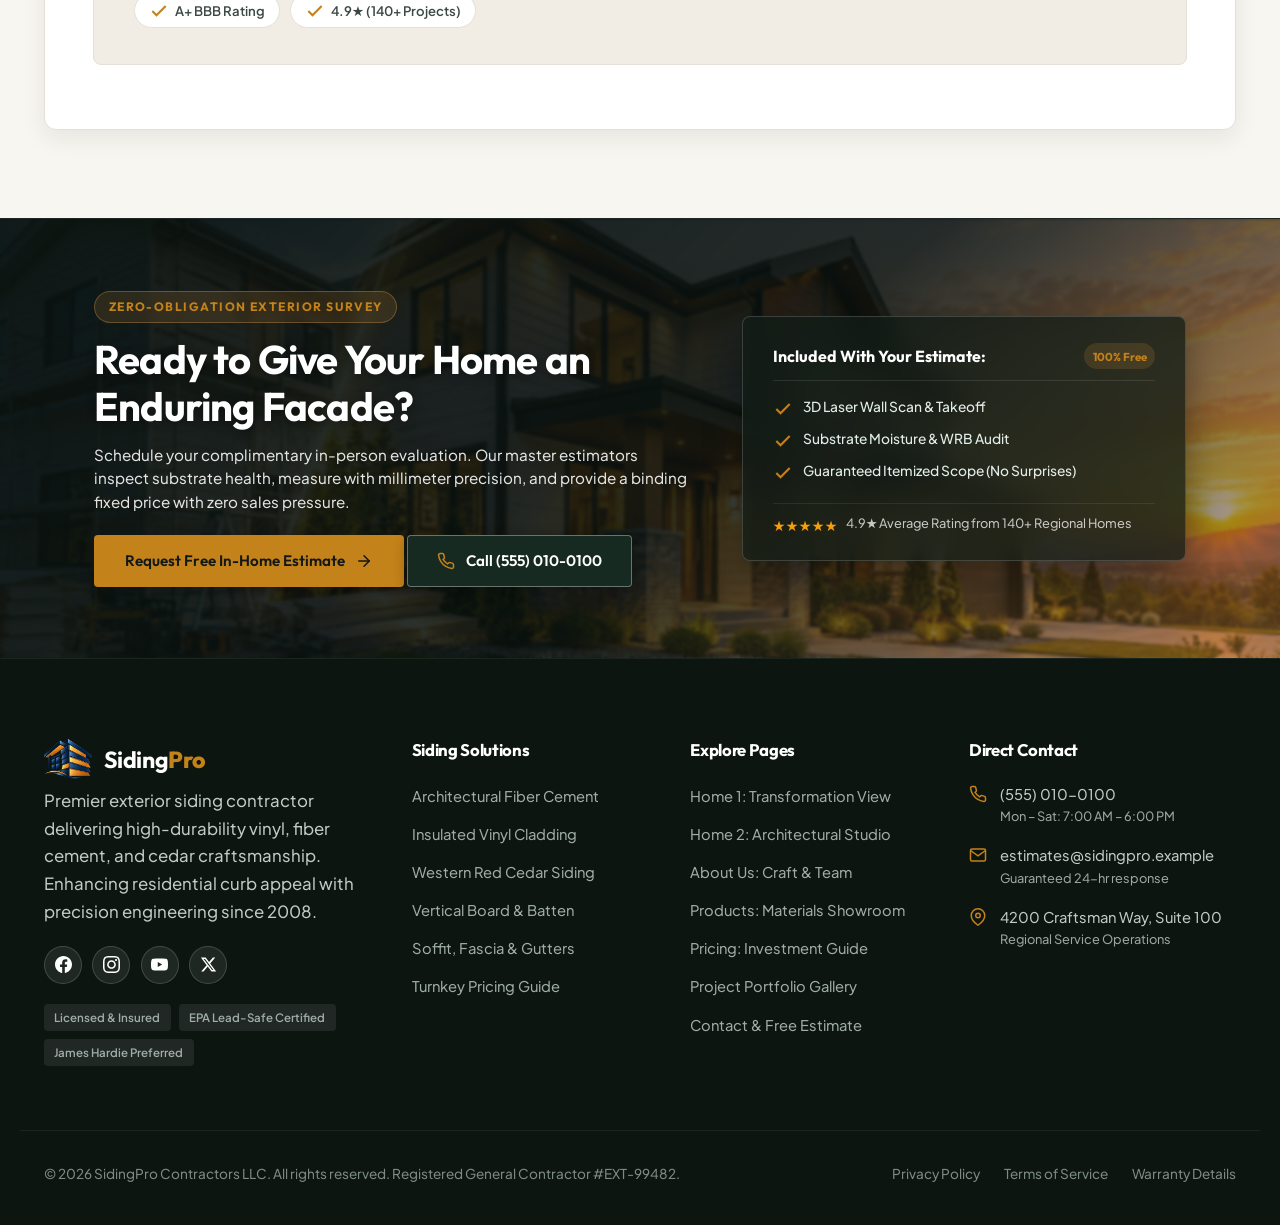
==== commit e1d7a5e3: "fixing the issue in the First phase fo working" ====
--- a/index.html
+++ b/index.html
@@ -421,7 +421,7 @@
           <!-- Vinyl -->
           <div class="price-card rv rv-delay-1">
             <h3>Premium Vinyl</h3>
-            <p>Best for cost efficiency, low upkeep, and great resale value.</p>
+            <p>Best for cost efficiency, low upkeep, and great resale value for you.</p>
             <div class="price-val">
               $5–$9 <span>/ sq. ft.</span>
             </div>
@@ -430,7 +430,7 @@
                 <svg viewBox="0 0 24 24" fill="none" stroke="currentColor" stroke-width="2.5">
                   <polyline points="20 6 9 17 4 12"></polyline>
                 </svg>
-                <span>Insulated thermal backing</span>
+                <span>Insulated thermal backing in window</span>
               </li>
               <li>
                 <svg viewBox="0 0 24 24" fill="none" stroke="currentColor" stroke-width="2.5">
@@ -442,7 +442,7 @@
                 <svg viewBox="0 0 24 24" fill="none" stroke="currentColor" stroke-width="2.5">
                   <polyline points="20 6 9 17 4 12"></polyline>
                 </svg>
-                <span>Zero maintenance, no painting</span>
+                <span>Zero maintenance, no painting needed </span>
               </li>
             </ul>
             <a href="#estimate" class="btn btn-outline" style="margin-block-start:auto;">Get Vinyl Quote</a>
@@ -481,7 +481,7 @@
           <!-- Natural Wood -->
           <div class="price-card rv rv-delay-3">
             <h3>Natural Cedar</h3>
-            <p>Authentic heritage character with premium artisanal craftsmanship.</p>
+            <p>Authentic heritage character with premium artisanal craftsmanship trust.</p>
             <div class="price-val">
               $12–$20 <span>/ sq. ft.</span>
             </div>
--- a/style.css
+++ b/style.css
@@ -8852,11 +8852,13 @@
 
 .cta-check-item {
   display: flex;
-  align-items: center;
-  gap: 0.6rem;
+  align-items: flex-start;
+  gap: 0.65rem;
   font-size: 0.86rem;
+  line-height: 1.45;
   color: #e3ede8;
   font-weight: 500;
+  text-align: start;
 }
 
 .cta-check-item svg {
@@ -8864,22 +8866,27 @@
   height: 16px;
   color: var(--brand-accent);
   flex-shrink: 0;
+  margin-block-start: 2px;
 }
 
 .cta-rating-row {
   display: flex;
-  align-items: center;
+  align-items: flex-start;
   gap: 0.5rem;
   font-size: 0.8rem;
+  line-height: 1.4;
   color: rgba(255, 255, 255, 0.75);
   padding-block-start: 0.65rem;
   border-block-start: 1px solid rgba(255, 255, 255, 0.08);
+  text-align: start;
 }
 
 .cta-stars {
   color: #f59e0b;
   font-size: 0.85rem;
   letter-spacing: 1px;
+  flex-shrink: 0;
+  margin-block-start: 1px;
 }
 
 /* --------------------------------------------------------------------------
@@ -9379,6 +9386,13 @@
     justify-content: center !important;
     box-sizing: border-box !important;
   }
+  .cta-floating-card {
+    width: 100% !important;
+    max-width: 500px !important;
+    margin-inline: auto !important;
+    box-sizing: border-box !important;
+    text-align: start !important;
+  }
 }
 
 /* Small Mobile Viewport Optimization (e.g. Samsung Galaxy S8+ 360px & iPhone SE) */
@@ -9389,6 +9403,11 @@
 
   .page-cta-container {
     padding-inline: 1rem !important;
+  }
+
+  .cta-floating-card {
+    padding: 1.25rem 1.15rem !important;
+    max-width: 100% !important;
   }
 
   .cta-title-bold {
